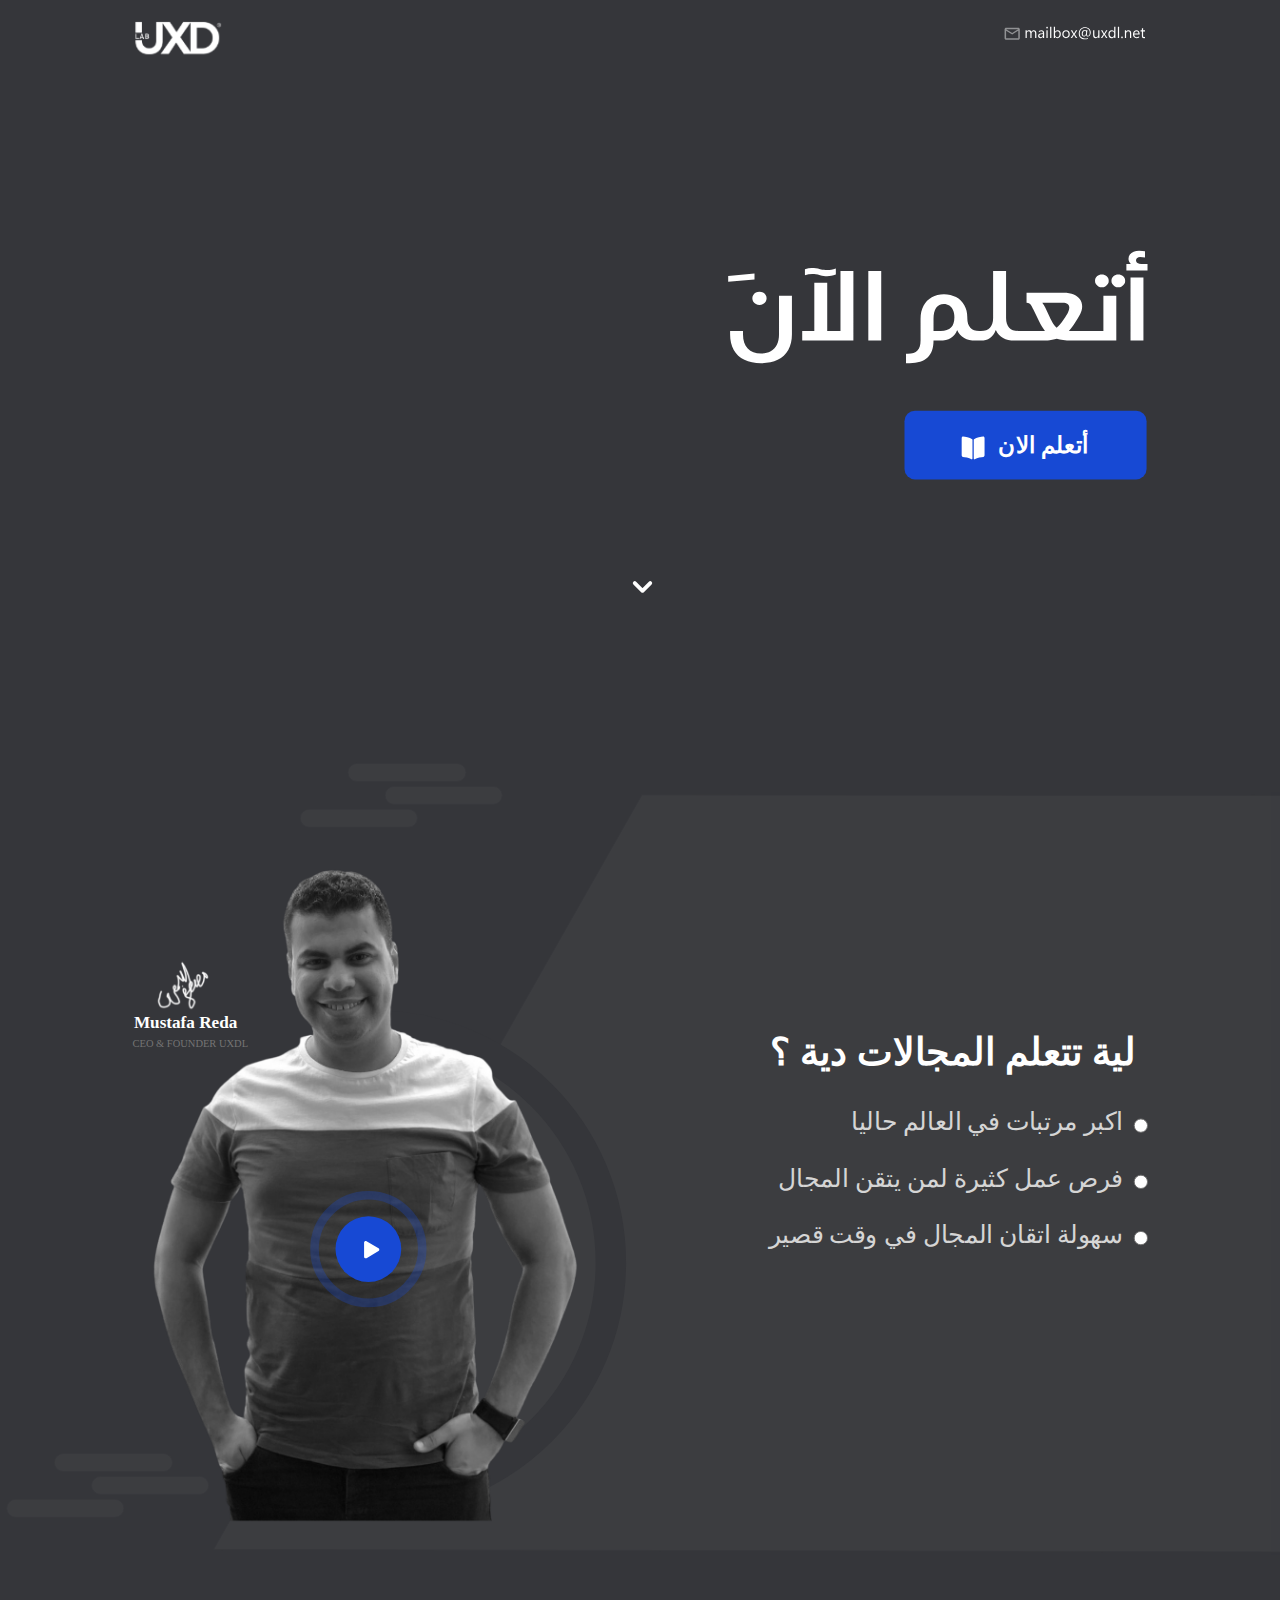
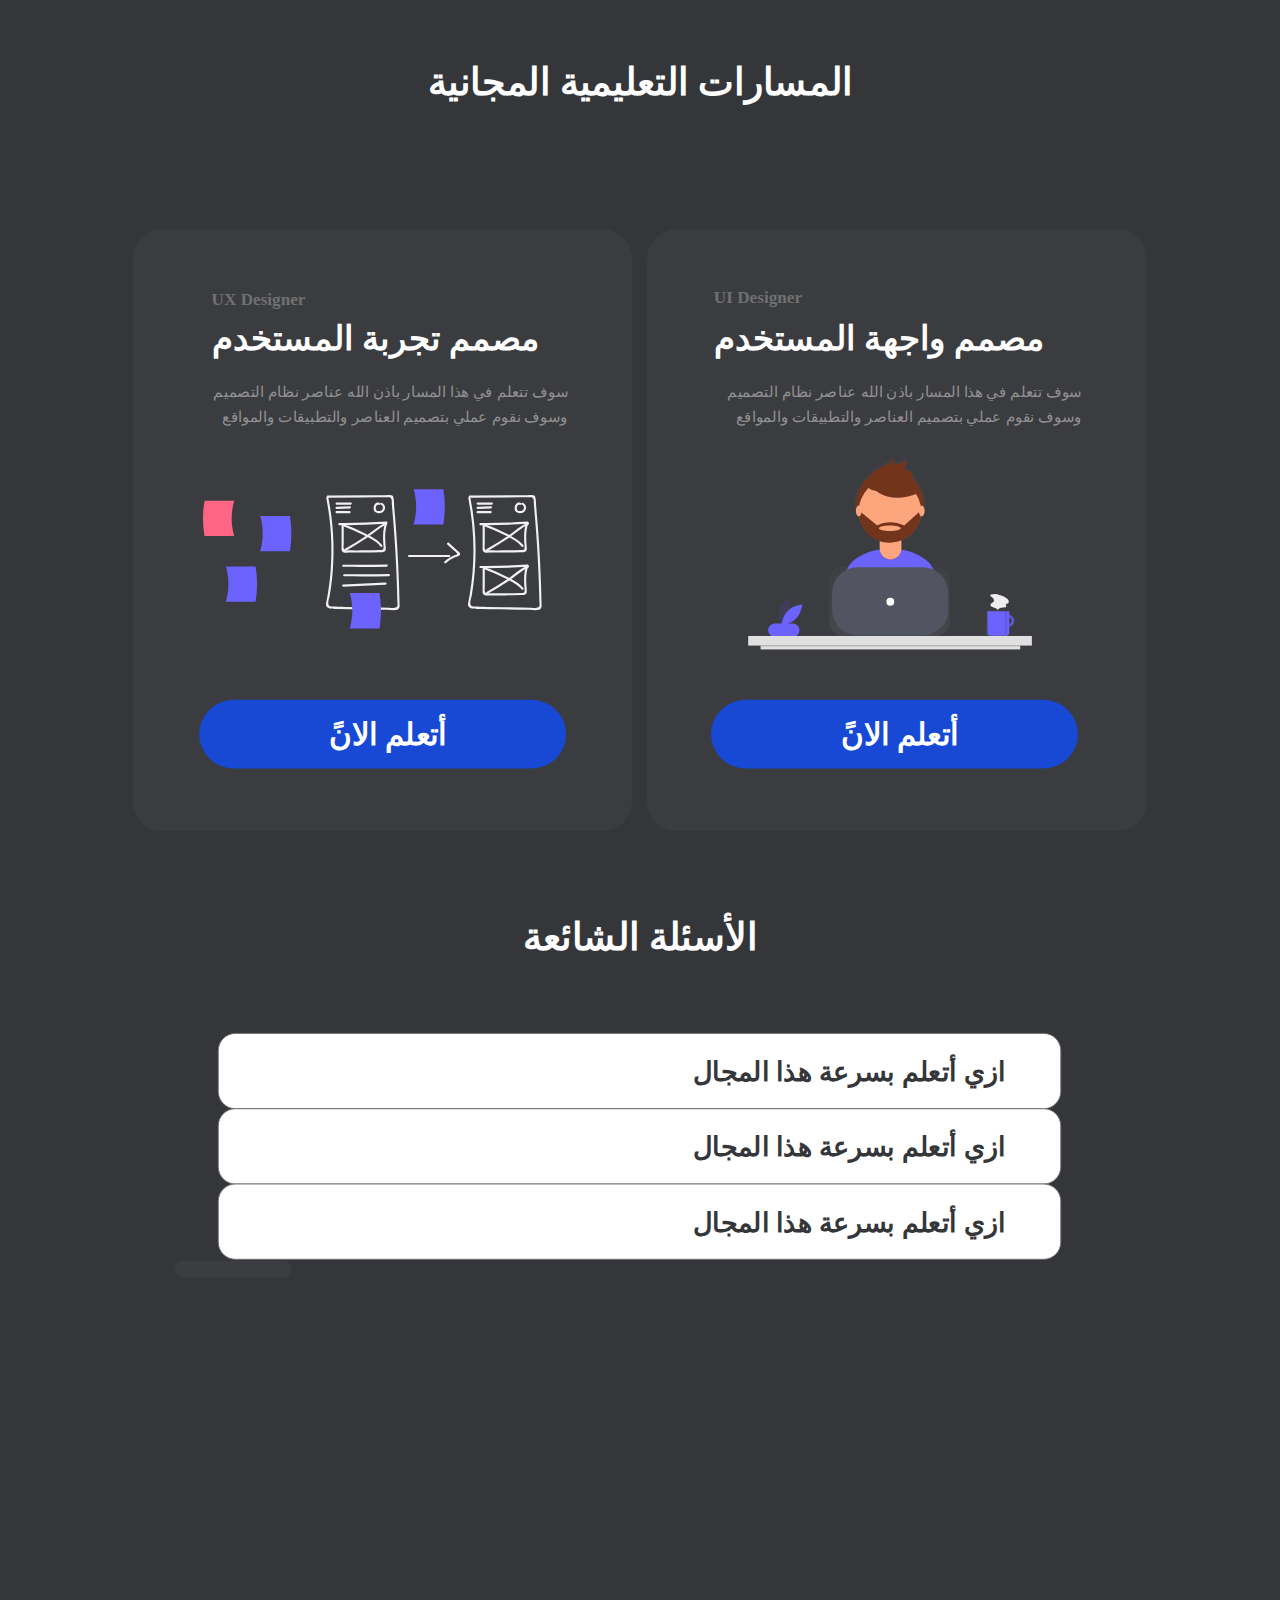
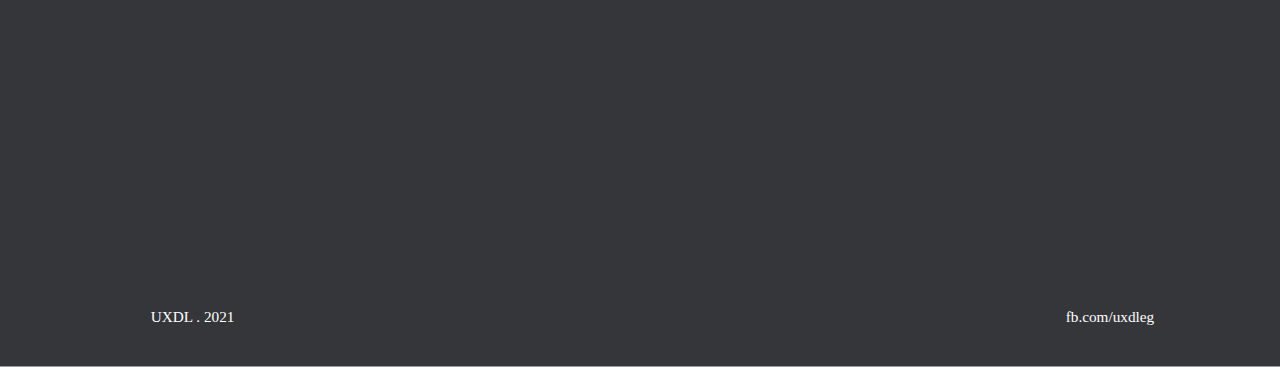
==== uxdl/index.html @ b2bd6634 "s" ====
<!DOCTYPE html>
<html>
<head>
<meta charset="utf-8"/>
<meta http-equiv="X-UA-Compatible" content="IE=edge"/>
<meta name="viewport" content="width=device-width, initial-scale=1.0">
<title>Landing- UXDL</title>
<link rel="stylesheet" type="text/css" id="applicationStylesheet" href="css/style.css"/>
<script id="applicationScript">
///////////////////////////////////////
// INITIALIZATION
///////////////////////////////////////

/**
 * Functionality for scaling, showing by media query, and navigation between multiple pages on a single page. 
 * Code subject to change.
 **/

if (window.console==null) { window["console"] = { log : function() {} } }; // some browsers do not set console

var Application = function() {
	// event constants
	this.prefix = "--web-";
	this.NAVIGATION_CHANGE = "viewChange";
	this.VIEW_NOT_FOUND = "viewNotFound";
	this.VIEW_CHANGE = "viewChange";
	this.VIEW_CHANGING = "viewChanging";
	this.STATE_NOT_FOUND = "stateNotFound";
	this.APPLICATION_COMPLETE = "applicationComplete";
	this.APPLICATION_RESIZE = "applicationResize";
	this.SIZE_STATE_NAME = "data-is-view-scaled";
	this.STATE_NAME = this.prefix + "state";

	this.lastTrigger = null;
	this.lastView = null;
	this.lastState = null;
	this.lastOverlay = null;
	this.currentView = null;
	this.currentState = null;
	this.currentOverlay = null;
	this.currentQuery = {index: 0, rule: null, mediaText: null, id: null};
	this.inclusionQuery = "(min-width: 0px)";
	this.exclusionQuery = "none and (min-width: 99999px)";
	this.LastModifiedDateLabelName = "LastModifiedDateLabel";
	this.viewScaleSliderId = "ViewScaleSliderInput";
	this.pageRefreshedName = "showPageRefreshedNotification";
	this.applicationStylesheet = null;
	this.mediaQueryDictionary = {};
	this.viewsDictionary = {};
	this.addedViews = [];
	this.views = {};
	this.viewIds = [];
	this.viewQueries = {};
	this.overlays = {};
	this.overlayIds = [];
	this.numberOfViews = 0;
	this.verticalPadding = 0;
	this.horizontalPadding = 0;
	this.stateName = null;
	this.viewScale = 1;
	this.viewLeft = 0;
	this.viewTop = 0;
	this.horizontalScrollbarsNeeded = false;
	this.verticalScrollbarsNeeded = false;

	// view settings
	this.showUpdateNotification = false;
	this.showNavigationControls = false;
	this.scaleViewsToFit = false;
	this.scaleToFitOnDoubleClick = false;
	this.actualSizeOnDoubleClick = false;
	this.scaleViewsOnResize = false;
	this.navigationOnKeypress = false;
	this.showViewName = false;
	this.enableDeepLinking = true;
	this.refreshPageForChanges = false;
	this.showRefreshNotifications = true;

	// view controls
	this.scaleViewSlider = null;
	this.lastModifiedLabel = null;
	this.supportsPopState = false; // window.history.pushState!=null;
	this.initialized = false;

	// refresh properties
	this.refreshDuration = 250;
	this.lastModifiedDate = null;
	this.refreshRequest = null;
	this.refreshInterval = null;
	this.refreshContent = null;
	this.refreshContentSize = null;
	this.refreshCheckContent = false;
	this.refreshCheckContentSize = false;

	var self = this;

	self.initialize = function(event) {
		var view = self.getVisibleView();
		var views = self.getVisibleViews();
		if (view==null) view = self.getInitialView();
		self.collectViews();
		self.collectOverlays();
		self.collectMediaQueries();

		for (let index = 0; index < views.length; index++) {
			var view = views[index];
			self.setViewOptions(view);
			self.setViewVariables(view);
			self.centerView(view);
		}

		// sometimes the body size is 0 so we call this now and again later
		if (self.initialized) {
			window.addEventListener(self.NAVIGATION_CHANGE, self.viewChangeHandler);
			window.addEventListener("keyup", self.keypressHandler);
			window.addEventListener("keypress", self.keypressHandler);
			window.addEventListener("resize", self.resizeHandler);
			window.document.addEventListener("dblclick", self.doubleClickHandler);

			if (self.supportsPopState) {
				window.addEventListener('popstate', self.popStateHandler);
			}
			else {
				window.addEventListener('hashchange', self.hashChangeHandler);
			}

			// we are ready to go
			window.dispatchEvent(new Event(self.APPLICATION_COMPLETE));
		}

		if (self.initialized==false) {
			if (self.enableDeepLinking) {
				self.syncronizeViewToURL();
			} 
	
			if (self.refreshPageForChanges) {
				self.setupRefreshForChanges();
			}
	
			self.initialized = true;
		}
		
		if (self.scaleViewsToFit) {
			self.viewScale = self.scaleViewToFit(view);
			
			if (self.viewScale<0) {
				setTimeout(self.scaleViewToFit, 500, view);
			}
		}
		else if (view) {
			self.viewScale = self.getViewScaleValue(view);
			self.centerView(view);
			self.updateSliderValue(self.viewScale);
		}
		else {
			// no view found
		}
	
		if (self.showUpdateNotification) {
			self.showNotification();
		}

		//"addEventListener" in window ? null : window.addEventListener = window.attachEvent;
		//"addEventListener" in document ? null : document.addEventListener = document.attachEvent;
	}


	///////////////////////////////////////
	// AUTO REFRESH 
	///////////////////////////////////////

	self.setupRefreshForChanges = function() {
		self.refreshRequest = new XMLHttpRequest();

		if (!self.refreshRequest) {
			return false;
		}

		// get document start values immediately
		self.requestRefreshUpdate();
	}

	/**
	 * Attempt to check the last modified date by the headers 
	 * or the last modified property from the byte array (experimental)
	 **/
	self.requestRefreshUpdate = function() {
		var url = document.location.href;
		var protocol = window.location.protocol;
		var method;
		
		try {

			if (self.refreshCheckContentSize) {
				self.refreshRequest.open('HEAD', url, true);
			}
			else if (self.refreshCheckContent) {
				self.refreshContent = document.documentElement.outerHTML;
				self.refreshRequest.open('GET', url, true);
				self.refreshRequest.responseType = "text";
			}
			else {

				// get page last modified date for the first call to compare to later
				if (self.lastModifiedDate==null) {

					// File system does not send headers in FF so get blob if possible
					if (protocol=="file:") {
						self.refreshRequest.open("GET", url, true);
						self.refreshRequest.responseType = "blob";
					}
					else {
						self.refreshRequest.open("HEAD", url, true);
						self.refreshRequest.responseType = "blob";
					}

					self.refreshRequest.onload = self.refreshOnLoadOnceHandler;

					// In some browsers (Chrome & Safari) this error occurs at send: 
					// 
					// Chrome - Access to XMLHttpRequest at 'file:///index.html' from origin 'null' 
					// has been blocked by CORS policy: 
					// Cross origin requests are only supported for protocol schemes: 
					// http, data, chrome, chrome-extension, https.
					// 
					// Safari - XMLHttpRequest cannot load file:///Users/user/Public/index.html. Cross origin requests are only supported for HTTP.
					// 
					// Solution is to run a local server, set local permissions or test in another browser
					self.refreshRequest.send(null);

					// In MS browsers the following behavior occurs possibly due to an AJAX call to check last modified date: 
					// 
					// DOM7011: The code on this page disabled back and forward caching.

					// In Brave (Chrome) error when on the server
					// index.js:221 HEAD https://www.example.com/ net::ERR_INSUFFICIENT_RESOURCES
					// self.refreshRequest.send(null);

				}
				else {
					self.refreshRequest = new XMLHttpRequest();
					self.refreshRequest.onreadystatechange = self.refreshHandler;
					self.refreshRequest.ontimeout = function() {
						self.log("Couldn't find page to check for updates");
					}
					
					var method;
					if (protocol=="file:") {
						method = "GET";
					}
					else {
						method = "HEAD";
					}

					//refreshRequest.open('HEAD', url, true);
					self.refreshRequest.open(method, url, true);
					self.refreshRequest.responseType = "blob";
					self.refreshRequest.send(null);
				}
			}
		}
		catch (error) {
			self.log("Refresh failed for the following reason:")
			self.log(error);
		}
	}

	self.refreshHandler = function() {
		var contentSize;

		try {

			if (self.refreshRequest.readyState === XMLHttpRequest.DONE) {
				
				if (self.refreshRequest.status === 2 || 
					self.refreshRequest.status === 200) {
					var pageChanged = false;

					self.updateLastModifiedLabel();

					if (self.refreshCheckContentSize) {
						var lastModifiedHeader = self.refreshRequest.getResponseHeader("Last-Modified");
						contentSize = self.refreshRequest.getResponseHeader("Content-Length");
						//lastModifiedDate = refreshRequest.getResponseHeader("Last-Modified");
						var headers = self.refreshRequest.getAllResponseHeaders();
						var hasContentHeader = headers.indexOf("Content-Length")!=-1;
						
						if (hasContentHeader) {
							contentSize = self.refreshRequest.getResponseHeader("Content-Length");

							// size has not been set yet
							if (self.refreshContentSize==null) {
								self.refreshContentSize = contentSize;
								// exit and let interval call this method again
								return;
							}

							if (contentSize!=self.refreshContentSize) {
								pageChanged = true;
							}
						}
					}
					else if (self.refreshCheckContent) {

						if (self.refreshRequest.responseText!=self.refreshContent) {
							pageChanged = true;
						}
					}
					else {
						lastModifiedHeader = self.getLastModified(self.refreshRequest);

						if (self.lastModifiedDate!=lastModifiedHeader) {
							self.log("lastModifiedDate:" + self.lastModifiedDate + ",lastModifiedHeader:" +lastModifiedHeader);
							pageChanged = true;
						}

					}

					
					if (pageChanged) {
						clearInterval(self.refreshInterval);
						self.refreshUpdatedPage();
						return;
					}

				}
				else {
					self.log('There was a problem with the request.');
				}

			}
		}
		catch( error ) {
			//console.log('Caught Exception: ' + error);
		}
	}

	self.refreshOnLoadOnceHandler = function(event) {

		// get the last modified date
		if (self.refreshRequest.response) {
			self.lastModifiedDate = self.getLastModified(self.refreshRequest);

			if (self.lastModifiedDate!=null) {

				if (self.refreshInterval==null) {
					self.refreshInterval = setInterval(self.requestRefreshUpdate, self.refreshDuration);
				}
			}
			else {
				self.log("Could not get last modified date from the server");
			}
		}
	}

	self.refreshUpdatedPage = function() {
		if (self.showRefreshNotifications) {
			var date = new Date().setTime((new Date().getTime()+10000));
			document.cookie = encodeURIComponent(self.pageRefreshedName) + "=true" + "; max-age=6000;" + " path=/";
		}

		document.location.reload(true);
	}

	self.showNotification = function(duration) {
		var notificationID = self.pageRefreshedName+"ID";
		var notification = document.getElementById(notificationID);
		if (duration==null) duration = 4000;

		if (notification!=null) {return;}

		notification = document.createElement("div");
		notification.id = notificationID;
		notification.textContent = "PAGE UPDATED";
		var styleRule = ""
		styleRule = "position: fixed; padding: 7px 16px 6px 16px; font-family: Arial, sans-serif; font-size: 10px; font-weight: bold; left: 50%;";
		styleRule += "top: 20px; background-color: rgba(0,0,0,.5); border-radius: 12px; color:rgb(235, 235, 235); transition: all 2s linear;";
		styleRule += "transform: translateX(-50%); letter-spacing: .5px; filter: drop-shadow(2px 2px 6px rgba(0, 0, 0, .1))";
		notification.setAttribute("style", styleRule);

		notification.className= "PageRefreshedClass";
		
		document.body.appendChild(notification);

		setTimeout(function() {
			notification.style.opacity = "0";
			notification.style.filter = "drop-shadow( 0px 0px 0px rgba(0,0,0, .5))";
			setTimeout(function() {
				notification.parentNode.removeChild(notification);
			}, duration)
		}, duration);

		document.cookie = encodeURIComponent(self.pageRefreshedName) + "=; max-age=1; path=/";
	}

	/**
	 * Get the last modified date from the header 
	 * or file object after request has been received
	 **/
	self.getLastModified = function(request) {
		var date;

		// file protocol - FILE object with last modified property
		if (request.response && request.response.lastModified) {
			date = request.response.lastModified;
		}
		
		// http protocol - check headers
		if (date==null) {
			date = request.getResponseHeader("Last-Modified");
		}

		return date;
	}

	self.updateLastModifiedLabel = function() {
		var labelValue = "";
		
		if (self.lastModifiedLabel==null) {
			self.lastModifiedLabel = document.getElementById("LastModifiedLabel");
		}

		if (self.lastModifiedLabel) {
			var seconds = parseInt(((new Date().getTime() - Date.parse(document.lastModified)) / 1000 / 60) * 100 + "");
			var minutes = 0;
			var hours = 0;

			if (seconds < 60) {
				seconds = Math.floor(seconds/10)*10;
				labelValue = seconds + " seconds";
			}
			else {
				minutes = parseInt((seconds/60) + "");

				if (minutes>60) {
					hours = parseInt((seconds/60/60) +"");
					labelValue += hours==1 ? " hour" : " hours";
				}
				else {
					labelValue = minutes+"";
					labelValue += minutes==1 ? " minute" : " minutes";
				}
			}
			
			if (seconds<10) {
				labelValue = "Updated now";
			}
			else {
				labelValue = "Updated " + labelValue + " ago";
			}

			if (self.lastModifiedLabel.firstElementChild) {
				self.lastModifiedLabel.firstElementChild.textContent = labelValue;

			}
			else if ("textContent" in self.lastModifiedLabel) {
				self.lastModifiedLabel.textContent = labelValue;
			}
		}
	}

	self.getShortString = function(string, length) {
		if (length==null) length = 30;
		string = string!=null ? string.substr(0, length).replace(/\n/g, "") : "[String is null]";
		return string;
	}

	self.getShortNumber = function(value, places) {
		if (places==null || places<1) places = 4;
		value = Math.round(value * Math.pow(10,places)) / Math.pow(10, places);
		return value;
	}

	///////////////////////////////////////
	// NAVIGATION CONTROLS
	///////////////////////////////////////

	self.updateViewLabel = function() {
		var viewNavigationLabel = document.getElementById("ViewNavigationLabel");
		var view = self.getVisibleView();
		var viewIndex = view ? self.getViewIndex(view) : -1;
		var viewName = view ? self.getViewPreferenceValue(view, self.prefix + "view-name") : null;
		var viewId = view ? view.id : null;

		if (viewNavigationLabel && view) {
			if (viewName && viewName.indexOf('"')!=-1) {
				viewName = viewName.replace(/"/g, "");
			}

			if (self.showViewName) {
				viewNavigationLabel.textContent = viewName;
				self.setTooltip(viewNavigationLabel, viewIndex + 1 + " of " + self.numberOfViews);
			}
			else {
				viewNavigationLabel.textContent = viewIndex + 1 + " of " + self.numberOfViews;
				self.setTooltip(viewNavigationLabel, viewName);
			}

		}
	}

	self.updateURL = function(view) {
		view = view == null ? self.getVisibleView() : view;
		var viewId = view ? view.id : null
		var viewFragment = view ? "#"+ viewId : null;

		if (viewId && self.viewIds.length>1 && self.enableDeepLinking) {

			if (self.supportsPopState==false) {
				self.setFragment(viewId);
			}
			else {
				if (viewFragment!=window.location.hash) {

					if (window.location.hash==null) {
						window.history.replaceState({name:viewId}, null, viewFragment);
					}
					else {
						window.history.pushState({name:viewId}, null, viewFragment);
					}
				}
			}
		}
	}

	self.updateURLState = function(view, stateName) {
		stateName = view && (stateName=="" || stateName==null) ? self.getStateNameByViewId(view.id) : stateName;

		if (self.supportsPopState==false) {
			self.setFragment(stateName);
		}
		else {
			if (stateName!=window.location.hash) {

				if (window.location.hash==null) {
					window.history.replaceState({name:view.viewId}, null, stateName);
				}
				else {
					window.history.pushState({name:view.viewId}, null, stateName);
				}
			}
		}
	}

	self.setFragment = function(value) {
		window.location.hash = "#" + value;
	}

	self.setTooltip = function(element, value) {
		// setting the tooltip in edge causes a page crash on hover
		if (/Edge/.test(navigator.userAgent)) { return; }

		if ("title" in element) {
			element.title = value;
		}
	}

	self.getStylesheetRules = function(styleSheet) {
		try {
			if (styleSheet) return styleSheet.cssRules || styleSheet.rules;
	
			return document.styleSheets[0]["cssRules"] || document.styleSheets[0]["rules"];
		}
		catch (error) {
			// ERRORS:
			// SecurityError: The operation is insecure.
			// Errors happen when script loads before stylesheet or loading an external css locally

			// InvalidAccessError: A parameter or an operation is not supported by the underlying object
			// Place script after stylesheet

			console.log(error);
			if (error.toString().indexOf("The operation is insecure")!=-1) {
				console.log("Load the stylesheet before the script or load the stylesheet inline until it can be loaded on a server")
			}
			return [];
		}
	}

	/**
	 * If single page application hide all of the views. 
	 * @param {Number} selectedIndex if provided shows the view at index provided
	 **/
	self.hideViews = function(selectedIndex, animation) {
		var rules = self.getStylesheetRules();
		var queryIndex = 0;
		var numberOfRules = rules!=null ? rules.length : 0;

		// loop through rules and hide media queries except selected
		for (var i=0;i<numberOfRules;i++) {
			var rule = rules[i];

			if (rule.media!=null) {

				if (queryIndex==selectedIndex) {
					self.currentQuery.mediaText = rule.conditionText;
					self.currentQuery.index = selectedIndex;
					self.currentQuery.rule = rule;
					self.enableMediaQuery(rule);
				}
				else {
					if (animation) {
						self.fadeOut(rule)
					}
					else {
						self.disableMediaQuery(rule);
					}
				}
				
				queryIndex++;
			}
		}

		self.numberOfViews = queryIndex;
		self.updateViewLabel();
		self.updateURL();

		self.dispatchViewChange();

		var view = self.getVisibleView();
		var viewIndex = view ? self.getViewIndex(view) : -1;

		return viewIndex==selectedIndex ? view : null;
	}

	/**
	 * Hide view
	 * @param {Object} view element to hide
	 **/
	self.hideView = function(view) {
		var rule = view ? self.mediaQueryDictionary[view.id] : null;

		if (rule) {
			self.disableMediaQuery(rule);
		}
	}

	/**
	 * Hide overlay
	 * @param {Object} overlay element to hide
	 **/
	self.hideOverlay = function(overlay) {
		var rule = overlay ? self.mediaQueryDictionary[overlay.id] : null;

		if (rule) {
			self.disableMediaQuery(rule);

			//if (self.showByMediaQuery) {
				overlay.style.display = "none";
			//}
		}
	}

	/**
	 * Show the view by media query. Does not hide current views
	 * Sets view options by default
	 * @param {Object} view element to show
	 * @param {Boolean} setViewOptions sets view options if null or true
	 */
	self.showViewByMediaQuery = function(view, setViewOptions) {
		var id = view ? view.id : null;
		var query = id ? self.mediaQueryDictionary[id] : null;
		var isOverlay = view ? self.isOverlay(view) : false;
		setViewOptions = setViewOptions==null ? true : setViewOptions;

		if (query) {
			self.enableMediaQuery(query);

			if (isOverlay && view && setViewOptions) {
				self.setViewVariables(null, view);
			}
			else {
				if (view && setViewOptions) self.setViewOptions(view);
				if (view && setViewOptions) self.setViewVariables(view);
			}
		}
	}

	/**
	 * Show the view. Does not hide current views
	 */
	self.showView = function(view, setViewOptions) {
		var id = view ? view.id : null;
		var query = id ? self.mediaQueryDictionary[id] : null;
		var display = null;
		setViewOptions = setViewOptions==null ? true : setViewOptions;

		if (query) {
			self.enableMediaQuery(query);
			if (view==null) view =self.getVisibleView();
			if (view && setViewOptions) self.setViewOptions(view);
		}
		else if (id) {
			display = window.getComputedStyle(view).getPropertyValue("display");
			if (display=="" || display=="none") {
				view.style.display = "block";
			}
		}

		if (view) {
			if (self.currentView!=null) {
				self.lastView = self.currentView;
			}

			self.currentView = view;
		}
	}

	self.showViewById = function(id, setViewOptions) {
		var view = id ? self.getViewById(id) : null;

		if (view) {
			self.showView(view);
			return;
		}

		self.log("View not found '" + id + "'");
	}

	self.getElementView = function(element) {
		var view = element;
		var viewFound = false;

		while (viewFound==false || view==null) {
			if (view && self.viewsDictionary[view.id]) {
				return view;
			}
			view = view.parentNode;
		}
	}

	/**
	 * Show overlay over view
	 * @param {Event | HTMLElement} event event or html element with styles applied
	 * @param {String} id id of view or view reference
	 * @param {Number} x x location
	 * @param {Number} y y location
	 */
	self.showOverlay = function(event, id, x, y) {
		var overlay = id && typeof id === 'string' ? self.getViewById(id) : id ? id : null;
		var query = overlay ? self.mediaQueryDictionary[overlay.id] : null;
		var centerHorizontally = false;
		var centerVertically = false;
		var anchorLeft = false;
		var anchorTop = false;
		var anchorRight = false;
		var anchorBottom = false;
		var display = null;
		var reparent = true;
		var view = null;
		
		if (overlay==null || overlay==false) {
			self.log("Overlay not found, '"+ id + "'");
			return;
		}

		// get enter animation - event target must have css variables declared
		if (event) {
			var button = event.currentTarget || event; // can be event or htmlelement
			var buttonComputedStyles = getComputedStyle(button);
			var actionTargetValue = buttonComputedStyles.getPropertyValue(self.prefix+"action-target").trim();
			var animation = buttonComputedStyles.getPropertyValue(self.prefix+"animation").trim();
			var isAnimated = animation!="";
			var targetType = buttonComputedStyles.getPropertyValue(self.prefix+"action-type").trim();
			var actionTarget = self.application ? null : self.getElement(actionTargetValue);
			var actionTargetStyles = actionTarget ? actionTarget.style : null;

			if (actionTargetStyles) {
				actionTargetStyles.setProperty("animation", animation);
			}

			if ("stopImmediatePropagation" in event) {
				event.stopImmediatePropagation();
			}
		}
		
		if (self.application==false || targetType=="page") {
			document.location.href = "./" + actionTargetValue;
			return;
		}

		// remove any current overlays
		if (self.currentOverlay) {

			// act as switch if same button
			if (self.currentOverlay==actionTarget || self.currentOverlay==null) {
				if (self.lastTrigger==button) {
					self.removeOverlay(isAnimated);
					return;
				}
			}
			else {
				self.removeOverlay(isAnimated);
			}
		}

		if (reparent) {
			view = self.getElementView(button);
			if (view) {
				view.appendChild(overlay);
			}
		}

		if (query) {
			//self.setElementAnimation(overlay, null);
			//overlay.style.animation = animation;
			self.enableMediaQuery(query);
			
			var display = overlay && overlay.style.display;
			
			if (overlay && display=="" || display=="none") {
				overlay.style.display = "block";
				//self.setViewOptions(overlay);
			}

			// add animation defined in event target style declaration
			if (animation && self.supportAnimations) {
				self.fadeIn(overlay, false, animation);
			}
		}
		else if (id) {

			display = window.getComputedStyle(overlay).getPropertyValue("display");

			if (display=="" || display=="none") {
				overlay.style.display = "block";
			}

			// add animation defined in event target style declaration
			if (animation && self.supportAnimations) {
				self.fadeIn(overlay, false, animation);
			}
		}

		// do not set x or y position if centering
		var horizontal = self.prefix + "center-horizontally";
		var vertical = self.prefix + "center-vertically";
		var style = overlay.style;
		var transform = [];

		centerHorizontally = self.getIsStyleDefined(id, horizontal) ? self.getViewPreferenceBoolean(overlay, horizontal) : false;
		centerVertically = self.getIsStyleDefined(id, vertical) ? self.getViewPreferenceBoolean(overlay, vertical) : false;
		anchorLeft = self.getIsStyleDefined(id, "left");
		anchorRight = self.getIsStyleDefined(id, "right");
		anchorTop = self.getIsStyleDefined(id, "top");
		anchorBottom = self.getIsStyleDefined(id, "bottom");

		
		if (self.viewsDictionary[overlay.id] && self.viewsDictionary[overlay.id].styleDeclaration) {
			style = self.viewsDictionary[overlay.id].styleDeclaration.style;
		}
		
		if (centerHorizontally) {
			style.left = "50%";
			style.transformOrigin = "0 0";
			transform.push("translateX(-50%)");
		}
		else if (anchorRight && anchorLeft) {
			style.left = x + "px";
		}
		else if (anchorRight) {
			//style.right = x + "px";
		}
		else {
			style.left = x + "px";
		}
		
		if (centerVertically) {
			style.top = "50%";
			transform.push("translateY(-50%)");
			style.transformOrigin = "0 0";
		}
		else if (anchorTop && anchorBottom) {
			style.top = y + "px";
		}
		else if (anchorBottom) {
			//style.bottom = y + "px";
		}
		else {
			style.top = y + "px";
		}

		if (transform.length) {
			style.transform = transform.join(" ");
		}

		self.currentOverlay = overlay;
		self.lastTrigger = button;
	}

	self.goBack = function() {
		if (self.currentOverlay) {
			self.removeOverlay();
		}
		else if (self.lastView) {
			self.goToView(self.lastView.id);
		}
	}

	self.removeOverlay = function(animate) {
		var overlay = self.currentOverlay;
		animate = animate===false ? false : true;

		if (overlay) {
			var style = overlay.style;
			
			if (style.animation && self.supportAnimations && animate) {
				self.reverseAnimation(overlay, true);

				var duration = self.getAnimationDuration(style.animation, true);
		
				setTimeout(function() {
					self.setElementAnimation(overlay, null);
					self.hideOverlay(overlay);
					self.currentOverlay = null;
				}, duration);
			}
			else {
				self.setElementAnimation(overlay, null);
				self.hideOverlay(overlay);
				self.currentOverlay = null;
			}
		}
	}

	/**
	 * Reverse the animation and hide after
	 * @param {Object} target element with animation
	 * @param {Boolean} hide hide after animation ends
	 */
	self.reverseAnimation = function(target, hide) {
		var lastAnimation = null;
		var style = target.style;

		style.animationPlayState = "paused";
		lastAnimation = style.animation;
		style.animation = null;
		style.animationPlayState = "paused";

		if (hide) {
			//target.addEventListener("animationend", self.animationEndHideHandler);
	
			var duration = self.getAnimationDuration(lastAnimation, true);
			var isOverlay = self.isOverlay(target);
	
			setTimeout(function() {
				self.setElementAnimation(target, null);

				if (isOverlay) {
					self.hideOverlay(target);
				}
				else {
					self.hideView(target);
				}
			}, duration);
		}

		setTimeout(function() {
			style.animation = lastAnimation;
			style.animationPlayState = "paused";
			style.animationDirection = "reverse";
			style.animationPlayState = "running";
		}, 30);
	}

	self.animationEndHandler = function(event) {
		var target = event.currentTarget;
		self.dispatchEvent(new Event(event.type));
	}

	self.isOverlay = function(view) {
		var result = view ? self.getViewPreferenceBoolean(view, self.prefix + "is-overlay") : false;

		return result;
	}

	self.animationEndHideHandler = function(event) {
		var target = event.currentTarget;
		self.setViewVariables(null, target);
		self.hideView(target);
		target.removeEventListener("animationend", self.animationEndHideHandler);
	}

	self.animationEndShowHandler = function(event) {
		var target = event.currentTarget;
		target.removeEventListener("animationend", self.animationEndShowHandler);
	}

	self.setViewOptions = function(view) {

		if (view) {
			self.minimumScale = self.getViewPreferenceValue(view, self.prefix + "minimum-scale");
			self.maximumScale = self.getViewPreferenceValue(view, self.prefix + "maximum-scale");
			self.scaleViewsToFit = self.getViewPreferenceBoolean(view, self.prefix + "scale-to-fit");
			self.scaleToFitType = self.getViewPreferenceValue(view, self.prefix + "scale-to-fit-type");
			self.scaleToFitOnDoubleClick = self.getViewPreferenceBoolean(view, self.prefix + "scale-on-double-click");
			self.actualSizeOnDoubleClick = self.getViewPreferenceBoolean(view, self.prefix + "actual-size-on-double-click");
			self.scaleViewsOnResize = self.getViewPreferenceBoolean(view, self.prefix + "scale-on-resize");
			self.enableScaleUp = self.getViewPreferenceBoolean(view, self.prefix + "enable-scale-up");
			self.centerHorizontally = self.getViewPreferenceBoolean(view, self.prefix + "center-horizontally");
			self.centerVertically = self.getViewPreferenceBoolean(view, self.prefix + "center-vertically");
			self.navigationOnKeypress = self.getViewPreferenceBoolean(view, self.prefix + "navigate-on-keypress");
			self.showViewName = self.getViewPreferenceBoolean(view, self.prefix + "show-view-name");
			self.refreshPageForChanges = self.getViewPreferenceBoolean(view, self.prefix + "refresh-for-changes");
			self.refreshPageForChangesInterval = self.getViewPreferenceValue(view, self.prefix + "refresh-interval");
			self.showNavigationControls = self.getViewPreferenceBoolean(view, self.prefix + "show-navigation-controls");
			self.scaleViewSlider = self.getViewPreferenceBoolean(view, self.prefix + "show-scale-controls");
			self.enableDeepLinking = self.getViewPreferenceBoolean(view, self.prefix + "enable-deep-linking");
			self.singlePageApplication = self.getViewPreferenceBoolean(view, self.prefix + "application");
			self.showByMediaQuery = self.getViewPreferenceBoolean(view, self.prefix + "show-by-media-query");
			self.showUpdateNotification = document.cookie!="" ? document.cookie.indexOf(self.pageRefreshedName)!=-1 : false;
			self.imageComparisonDuration = self.getViewPreferenceValue(view, self.prefix + "image-comparison-duration");
			self.supportAnimations = self.getViewPreferenceBoolean(view, self.prefix + "enable-animations", true);

			if (self.scaleViewsToFit) {
				var newScaleValue = self.scaleViewToFit(view);
				
				if (newScaleValue<0) {
					setTimeout(self.scaleViewToFit, 500, view);
				}
			}
			else {
				self.viewScale = self.getViewScaleValue(view);
				self.viewToFitWidthScale = self.getViewFitToViewportWidthScale(view, self.enableScaleUp)
				self.viewToFitHeightScale = self.getViewFitToViewportScale(view, self.enableScaleUp);
				self.updateSliderValue(self.viewScale);
			}

			if (self.imageComparisonDuration!=null) {
				// todo
			}

			if (self.refreshPageForChangesInterval!=null) {
				self.refreshDuration = Number(self.refreshPageForChangesInterval);
			}
		}
	}

	self.previousView = function(event) {
		var rules = self.getStylesheetRules();
		var view = self.getVisibleView()
		var index = view ? self.getViewIndex(view) : -1;
		var prevQueryIndex = index!=-1 ? index-1 : self.currentQuery.index-1;
		var queryIndex = 0;
		var numberOfRules = rules!=null ? rules.length : 0;

		if (event) {
			event.stopImmediatePropagation();
		}

		if (prevQueryIndex<0) {
			return;
		}

		// loop through rules and hide media queries except selected
		for (var i=0;i<numberOfRules;i++) {
			var rule = rules[i];
			
			if (rule.media!=null) {

				if (queryIndex==prevQueryIndex) {
					self.currentQuery.mediaText = rule.conditionText;
					self.currentQuery.index = prevQueryIndex;
					self.currentQuery.rule = rule;
					self.enableMediaQuery(rule);
					self.updateViewLabel();
					self.updateURL();
					self.dispatchViewChange();
				}
				else {
					self.disableMediaQuery(rule);
				}

				queryIndex++;
			}
		}
	}

	self.nextView = function(event) {
		var rules = self.getStylesheetRules();
		var view = self.getVisibleView();
		var index = view ? self.getViewIndex(view) : -1;
		var nextQueryIndex = index!=-1 ? index+1 : self.currentQuery.index+1;
		var queryIndex = 0;
		var numberOfRules = rules!=null ? rules.length : 0;
		var numberOfMediaQueries = self.getNumberOfMediaRules();

		if (event) {
			event.stopImmediatePropagation();
		}

		if (nextQueryIndex>=numberOfMediaQueries) {
			return;
		}

		// loop through rules and hide media queries except selected
		for (var i=0;i<numberOfRules;i++) {
			var rule = rules[i];
			
			if (rule.media!=null) {

				if (queryIndex==nextQueryIndex) {
					self.currentQuery.mediaText = rule.conditionText;
					self.currentQuery.index = nextQueryIndex;
					self.currentQuery.rule = rule;
					self.enableMediaQuery(rule);
					self.updateViewLabel();
					self.updateURL();
					self.dispatchViewChange();
				}
				else {
					self.disableMediaQuery(rule);
				}

				queryIndex++;
			}
		}
	}

	/**
	 * Enables a view via media query
	 */
	self.enableMediaQuery = function(rule) {

		try {
			rule.media.mediaText = self.inclusionQuery;
		}
		catch(error) {
			//self.log(error);
			rule.conditionText = self.inclusionQuery;
		}
	}

	self.disableMediaQuery = function(rule) {

		try {
			rule.media.mediaText = self.exclusionQuery;
		}
		catch(error) {
			rule.conditionText = self.exclusionQuery;
		}
	}

	self.dispatchViewChange = function() {
		try {
			var event = new Event(self.NAVIGATION_CHANGE);
			window.dispatchEvent(event);
		}
		catch (error) {
			// In IE 11: Object doesn't support this action
		}
	}

	self.getNumberOfMediaRules = function() {
		var rules = self.getStylesheetRules();
		var numberOfRules = rules ? rules.length : 0;
		var numberOfQueries = 0;

		for (var i=0;i<numberOfRules;i++) {
			if (rules[i].media!=null) { numberOfQueries++; }
		}
		
		return numberOfQueries;
	}

	/////////////////////////////////////////
	// VIEW SCALE 
	/////////////////////////////////////////

	self.sliderChangeHandler = function(event) {
		var value = self.getShortNumber(event.currentTarget.value/100);
		var view = self.getVisibleView();
		self.setViewScaleValue(view, false, value, true);
	}

	self.updateSliderValue = function(scale) {
		var slider = document.getElementById(self.viewScaleSliderId);
		var tooltip = parseInt(scale * 100 + "") + "%";
		var inputType;
		var inputValue;
		
		if (slider) {
			inputValue = self.getShortNumber(scale * 100);
			if (inputValue!=slider["value"]) {
				slider["value"] = inputValue;
			}
			inputType = slider.getAttributeNS(null, "type");

			if (inputType!="range") {
				// input range is not supported
				slider.style.display = "none";
			}

			self.setTooltip(slider, tooltip);
		}
	}

	self.viewChangeHandler = function(event) {
		var view = self.getVisibleView();
		var matrix = view ? getComputedStyle(view).transform : null;
		
		if (matrix) {
			self.viewScale = self.getViewScaleValue(view);
			
			var scaleNeededToFit = self.getViewFitToViewportScale(view);
			var isViewLargerThanViewport = scaleNeededToFit<1;
			
			// scale large view to fit if scale to fit is enabled
			if (self.scaleViewsToFit) {
				self.scaleViewToFit(view);
			}
			else {
				self.updateSliderValue(self.viewScale);
			}
		}
	}

	self.getViewScaleValue = function(view) {
		var matrix = getComputedStyle(view).transform;

		if (matrix) {
			var matrixArray = matrix.replace("matrix(", "").split(",");
			var scaleX = parseFloat(matrixArray[0]);
			var scaleY = parseFloat(matrixArray[3]);
			var scale = Math.min(scaleX, scaleY);
		}

		return scale;
	}

	/**
	 * Scales view to scale. 
	 * @param {Object} view view to scale. views are in views array
	 * @param {Boolean} scaleToFit set to true to scale to fit. set false to use desired scale value
	 * @param {Number} desiredScale scale to define. not used if scale to fit is false
	 * @param {Boolean} isSliderChange indicates if slider is callee
	 */
	self.setViewScaleValue = function(view, scaleToFit, desiredScale, isSliderChange) {
		var enableScaleUp = self.enableScaleUp;
		var scaleToFitType = self.scaleToFitType;
		var minimumScale = self.minimumScale;
		var maximumScale = self.maximumScale;
		var hasMinimumScale = !isNaN(minimumScale) && minimumScale!="";
		var hasMaximumScale = !isNaN(maximumScale) && maximumScale!="";
		var scaleNeededToFit = self.getViewFitToViewportScale(view, enableScaleUp);
		var scaleNeededToFitWidth = self.getViewFitToViewportWidthScale(view, enableScaleUp);
		var scaleNeededToFitHeight = self.getViewFitToViewportHeightScale(view, enableScaleUp);
		var scaleToFitFull = self.getViewFitToViewportScale(view, true);
		var scaleToFitFullWidth = self.getViewFitToViewportWidthScale(view, true);
		var scaleToFitFullHeight = self.getViewFitToViewportHeightScale(view, true);
		var scaleToWidth = scaleToFitType=="width";
		var scaleToHeight = scaleToFitType=="height";
		var shrunkToFit = false;
		var topPosition = null;
		var leftPosition = null;
		var translateY = null;
		var translateX = null;
		var transformValue = "";
		var canCenterVertically = true;
		var canCenterHorizontally = true;
		var style = view.style;

		if (view && self.viewsDictionary[view.id] && self.viewsDictionary[view.id].styleDeclaration) {
			style = self.viewsDictionary[view.id].styleDeclaration.style;
		}

		if (scaleToFit && isSliderChange!=true) {
			if (scaleToFitType=="fit" || scaleToFitType=="") {
				desiredScale = scaleNeededToFit;
			}
			else if (scaleToFitType=="width") {
				desiredScale = scaleNeededToFitWidth;
			}
			else if (scaleToFitType=="height") {
				desiredScale = scaleNeededToFitHeight;
			}
		}
		else {
			if (isNaN(desiredScale)) {
				desiredScale = 1;
			}
		}

		self.updateSliderValue(desiredScale);
		
		// scale to fit width
		if (scaleToWidth && scaleToHeight==false) {
			canCenterVertically = scaleNeededToFitHeight>=scaleNeededToFitWidth;
			canCenterHorizontally = scaleNeededToFitWidth>=1 && enableScaleUp==false;

			if (isSliderChange) {
				canCenterHorizontally = desiredScale<scaleToFitFullWidth;
			}
			else if (scaleToFit) {
				desiredScale = scaleNeededToFitWidth;
			}

			if (hasMinimumScale) {
				desiredScale = Math.max(desiredScale, Number(minimumScale));
			}

			if (hasMaximumScale) {
				desiredScale = Math.min(desiredScale, Number(maximumScale));
			}

			desiredScale = self.getShortNumber(desiredScale);

			canCenterHorizontally = self.canCenterHorizontally(view, "width", enableScaleUp, desiredScale, minimumScale, maximumScale);
			canCenterVertically = self.canCenterVertically(view, "width", enableScaleUp, desiredScale, minimumScale, maximumScale);

			if (desiredScale>1 && (enableScaleUp || isSliderChange)) {
				transformValue = "scale(" + desiredScale + ")";
			}
			else if (desiredScale>=1 && enableScaleUp==false) {
				transformValue = "scale(" + 1 + ")";
			}
			else {
				transformValue = "scale(" + desiredScale + ")";
			}

			if (self.centerVertically) {
				if (canCenterVertically) {
					translateY = "-50%";
					topPosition = "50%";
				}
				else {
					translateY = "0";
					topPosition = "0";
				}
				
				if (style.top != topPosition) {
					style.top = topPosition + "";
				}

				if (canCenterVertically) {
					transformValue += " translateY(" + translateY+ ")";
				}
			}

			if (self.centerHorizontally) {
				if (canCenterHorizontally) {
					translateX = "-50%";
					leftPosition = "50%";
				}
				else {
					translateX = "0";
					leftPosition = "0";
				}

				if (style.left != leftPosition) {
					style.left = leftPosition + "";
				}

				if (canCenterHorizontally) {
					transformValue += " translateX(" + translateX+ ")";
				}
			}

			style.transformOrigin = "0 0";
			style.transform = transformValue;

			self.viewScale = desiredScale;
			self.viewToFitWidthScale = scaleNeededToFitWidth;
			self.viewToFitHeightScale = scaleNeededToFitHeight;
			self.viewLeft = leftPosition;
			self.viewTop = topPosition;

			return desiredScale;
		}

		// scale to fit height
		if (scaleToHeight && scaleToWidth==false) {
			//canCenterVertically = scaleNeededToFitHeight>=scaleNeededToFitWidth;
			//canCenterHorizontally = scaleNeededToFitHeight<=scaleNeededToFitWidth && enableScaleUp==false;
			canCenterVertically = scaleNeededToFitHeight>=scaleNeededToFitWidth;
			canCenterHorizontally = scaleNeededToFitWidth>=1 && enableScaleUp==false;
			
			if (isSliderChange) {
				canCenterHorizontally = desiredScale<scaleToFitFullHeight;
			}
			else if (scaleToFit) {
				desiredScale = scaleNeededToFitHeight;
			}

			if (hasMinimumScale) {
				desiredScale = Math.max(desiredScale, Number(minimumScale));
			}

			if (hasMaximumScale) {
				desiredScale = Math.min(desiredScale, Number(maximumScale));
				//canCenterVertically = desiredScale>=scaleNeededToFitHeight && enableScaleUp==false;
			}

			desiredScale = self.getShortNumber(desiredScale);

			canCenterHorizontally = self.canCenterHorizontally(view, "height", enableScaleUp, desiredScale, minimumScale, maximumScale);
			canCenterVertically = self.canCenterVertically(view, "height", enableScaleUp, desiredScale, minimumScale, maximumScale);

			if (desiredScale>1 && (enableScaleUp || isSliderChange)) {
				transformValue = "scale(" + desiredScale + ")";
			}
			else if (desiredScale>=1 && enableScaleUp==false) {
				transformValue = "scale(" + 1 + ")";
			}
			else {
				transformValue = "scale(" + desiredScale + ")";
			}

			if (self.centerHorizontally) {
				if (canCenterHorizontally) {
					translateX = "-50%";
					leftPosition = "50%";
				}
				else {
					translateX = "0";
					leftPosition = "0";
				}

				if (style.left != leftPosition) {
					style.left = leftPosition + "";
				}

				if (canCenterHorizontally) {
					transformValue += " translateX(" + translateX+ ")";
				}
			}

			if (self.centerVertically) {
				if (canCenterVertically) {
					translateY = "-50%";
					topPosition = "50%";
				}
				else {
					translateY = "0";
					topPosition = "0";
				}
				
				if (style.top != topPosition) {
					style.top = topPosition + "";
				}

				if (canCenterVertically) {
					transformValue += " translateY(" + translateY+ ")";
				}
			}

			style.transformOrigin = "0 0";
			style.transform = transformValue;

			self.viewScale = desiredScale;
			self.viewToFitWidthScale = scaleNeededToFitWidth;
			self.viewToFitHeightScale = scaleNeededToFitHeight;
			self.viewLeft = leftPosition;
			self.viewTop = topPosition;

			return scaleNeededToFitHeight;
		}

		if (scaleToFitType=="fit") {
			//canCenterVertically = scaleNeededToFitHeight>=scaleNeededToFitWidth;
			//canCenterHorizontally = scaleNeededToFitWidth>=scaleNeededToFitHeight;
			canCenterVertically = scaleNeededToFitHeight>=scaleNeededToFit;
			canCenterHorizontally = scaleNeededToFitWidth>=scaleNeededToFit;

			if (hasMinimumScale) {
				desiredScale = Math.max(desiredScale, Number(minimumScale));
			}

			desiredScale = self.getShortNumber(desiredScale);

			if (isSliderChange || scaleToFit==false) {
				canCenterVertically = scaleToFitFullHeight>=desiredScale;
				canCenterHorizontally = desiredScale<scaleToFitFullWidth;
			}
			else if (scaleToFit) {
				desiredScale = scaleNeededToFit;
			}

			transformValue = "scale(" + desiredScale + ")";

			//canCenterHorizontally = self.canCenterHorizontally(view, "fit", false, desiredScale);
			//canCenterVertically = self.canCenterVertically(view, "fit", false, desiredScale);
			
			if (self.centerVertically) {
				if (canCenterVertically) {
					translateY = "-50%";
					topPosition = "50%";
				}
				else {
					translateY = "0";
					topPosition = "0";
				}
				
				if (style.top != topPosition) {
					style.top = topPosition + "";
				}

				if (canCenterVertically) {
					transformValue += " translateY(" + translateY+ ")";
				}
			}

			if (self.centerHorizontally) {
				if (canCenterHorizontally) {
					translateX = "-50%";
					leftPosition = "50%";
				}
				else {
					translateX = "0";
					leftPosition = "0";
				}

				if (style.left != leftPosition) {
					style.left = leftPosition + "";
				}

				if (canCenterHorizontally) {
					transformValue += " translateX(" + translateX+ ")";
				}
			}

			style.transformOrigin = "0 0";
			style.transform = transformValue;

			self.viewScale = desiredScale;
			self.viewToFitWidthScale = scaleNeededToFitWidth;
			self.viewToFitHeightScale = scaleNeededToFitHeight;
			self.viewLeft = leftPosition;
			self.viewTop = topPosition;

			self.updateSliderValue(desiredScale);
			
			return desiredScale;
		}

		if (scaleToFitType=="default" || scaleToFitType=="") {
			desiredScale = 1;

			if (hasMinimumScale) {
				desiredScale = Math.max(desiredScale, Number(minimumScale));
			}
			if (hasMaximumScale) {
				desiredScale = Math.min(desiredScale, Number(maximumScale));
			}

			canCenterHorizontally = self.canCenterHorizontally(view, "none", false, desiredScale, minimumScale, maximumScale);
			canCenterVertically = self.canCenterVertically(view, "none", false, desiredScale, minimumScale, maximumScale);

			if (self.centerVertically) {
				if (canCenterVertically) {
					translateY = "-50%";
					topPosition = "50%";
				}
				else {
					translateY = "0";
					topPosition = "0";
				}
				
				if (style.top != topPosition) {
					style.top = topPosition + "";
				}

				if (canCenterVertically) {
					transformValue += " translateY(" + translateY+ ")";
				}
			}

			if (self.centerHorizontally) {
				if (canCenterHorizontally) {
					translateX = "-50%";
					leftPosition = "50%";
				}
				else {
					translateX = "0";
					leftPosition = "0";
				}

				if (style.left != leftPosition) {
					style.left = leftPosition + "";
				}

				if (canCenterHorizontally) {
					transformValue += " translateX(" + translateX+ ")";
				}
				else {
					transformValue += " translateX(" + 0 + ")";
				}
			}

			style.transformOrigin = "0 0";
			style.transform = transformValue;


			self.viewScale = desiredScale;
			self.viewToFitWidthScale = scaleNeededToFitWidth;
			self.viewToFitHeightScale = scaleNeededToFitHeight;
			self.viewLeft = leftPosition;
			self.viewTop = topPosition;

			self.updateSliderValue(desiredScale);
			
			return desiredScale;
		}
	}

	/**
	 * Returns true if view can be centered horizontally
	 * @param {HTMLElement} view view
	 * @param {String} type type of scaling - width, height, all, none
	 * @param {Boolean} scaleUp if scale up enabled 
	 * @param {Number} scale target scale value 
	 */
	self.canCenterHorizontally = function(view, type, scaleUp, scale, minimumScale, maximumScale) {
		var scaleNeededToFit = self.getViewFitToViewportScale(view, scaleUp);
		var scaleNeededToFitHeight = self.getViewFitToViewportHeightScale(view, scaleUp);
		var scaleNeededToFitWidth = self.getViewFitToViewportWidthScale(view, scaleUp);
		var canCenter = false;
		var minScale;

		type = type==null ? "none" : type;
		scale = scale==null ? scale : scaleNeededToFitWidth;
		scaleUp = scaleUp == null ? false : scaleUp;

		if (type=="width") {
	
			if (scaleUp && maximumScale==null) {
				canCenter = false;
			}
			else if (scaleNeededToFitWidth>=1) {
				canCenter = true;
			}
		}
		else if (type=="height") {
			minScale = Math.min(1, scaleNeededToFitHeight);
			if (minimumScale!="" && maximumScale!="") {
				minScale = Math.max(minimumScale, Math.min(maximumScale, scaleNeededToFitHeight));
			}
			else {
				if (minimumScale!="") {
					minScale = Math.max(minimumScale, scaleNeededToFitHeight);
				}
				if (maximumScale!="") {
					minScale = Math.max(minimumScale, Math.min(maximumScale, scaleNeededToFitHeight));
				}
			}
	
			if (scaleUp && maximumScale=="") {
				canCenter = false;
			}
			else if (scaleNeededToFitWidth>=minScale) {
				canCenter = true;
			}
		}
		else if (type=="fit") {
			canCenter = scaleNeededToFitWidth>=scaleNeededToFit;
		}
		else {
			if (scaleUp) {
				canCenter = false;
			}
			else if (scaleNeededToFitWidth>=1) {
				canCenter = true;
			}
		}

		self.horizontalScrollbarsNeeded = canCenter;
		
		return canCenter;
	}

	/**
	 * Returns true if view can be centered horizontally
	 * @param {HTMLElement} view view to scale
	 * @param {String} type type of scaling
	 * @param {Boolean} scaleUp if scale up enabled 
	 * @param {Number} scale target scale value 
	 */
	self.canCenterVertically = function(view, type, scaleUp, scale, minimumScale, maximumScale) {
		var scaleNeededToFit = self.getViewFitToViewportScale(view, scaleUp);
		var scaleNeededToFitWidth = self.getViewFitToViewportWidthScale(view, scaleUp);
		var scaleNeededToFitHeight = self.getViewFitToViewportHeightScale(view, scaleUp);
		var canCenter = false;
		var minScale;

		type = type==null ? "none" : type;
		scale = scale==null ? 1 : scale;
		scaleUp = scaleUp == null ? false : scaleUp;
	
		if (type=="width") {
			canCenter = scaleNeededToFitHeight>=scaleNeededToFitWidth;
		}
		else if (type=="height") {
			minScale = Math.max(minimumScale, Math.min(maximumScale, scaleNeededToFit));
			canCenter = scaleNeededToFitHeight>=minScale;
		}
		else if (type=="fit") {
			canCenter = scaleNeededToFitHeight>=scaleNeededToFit;
		}
		else {
			if (scaleUp) {
				canCenter = false;
			}
			else if (scaleNeededToFitHeight>=1) {
				canCenter = true;
			}
		}

		self.verticalScrollbarsNeeded = canCenter;
		
		return canCenter;
	}

	self.getViewFitToViewportScale = function(view, scaleUp) {
		var enableScaleUp = scaleUp;
		var availableWidth = window.innerWidth || document.documentElement.clientWidth || document.body.clientWidth;
		var availableHeight = window.innerHeight || document.documentElement.clientHeight || document.body.clientHeight;
		var elementWidth = parseFloat(getComputedStyle(view, "style").width);
		var elementHeight = parseFloat(getComputedStyle(view, "style").height);
		var newScale = 1;

		// if element is not added to the document computed values are NaN
		if (isNaN(elementWidth) || isNaN(elementHeight)) {
			return newScale;
		}

		availableWidth -= self.horizontalPadding;
		availableHeight -= self.verticalPadding;

		if (enableScaleUp) {
			newScale = Math.min(availableHeight/elementHeight, availableWidth/elementWidth);
		}
		else if (elementWidth > availableWidth || elementHeight > availableHeight) {
			newScale = Math.min(availableHeight/elementHeight, availableWidth/elementWidth);
		}
		
		return newScale;
	}

	self.getViewFitToViewportWidthScale = function(view, scaleUp) {
		// need to get browser viewport width when element
		var isParentWindow = view && view.parentNode && view.parentNode===document.body;
		var enableScaleUp = scaleUp;
		var availableWidth = window.innerWidth || document.documentElement.clientWidth || document.body.clientWidth;
		var elementWidth = parseFloat(getComputedStyle(view, "style").width);
		var newScale = 1;

		// if element is not added to the document computed values are NaN
		if (isNaN(elementWidth)) {
			return newScale;
		}

		availableWidth -= self.horizontalPadding;

		if (enableScaleUp) {
			newScale = availableWidth/elementWidth;
		}
		else if (elementWidth > availableWidth) {
			newScale = availableWidth/elementWidth;
		}
		
		return newScale;
	}

	self.getViewFitToViewportHeightScale = function(view, scaleUp) {
		var enableScaleUp = scaleUp;
		var availableHeight = window.innerHeight || document.documentElement.clientHeight || document.body.clientHeight;
		var elementHeight = parseFloat(getComputedStyle(view, "style").height);
		var newScale = 1;

		// if element is not added to the document computed values are NaN
		if (isNaN(elementHeight)) {
			return newScale;
		}

		availableHeight -= self.verticalPadding;

		if (enableScaleUp) {
			newScale = availableHeight/elementHeight;
		}
		else if (elementHeight > availableHeight) {
			newScale = availableHeight/elementHeight;
		}
		
		return newScale;
	}

	self.keypressHandler = function(event) {
		var rightKey = 39;
		var leftKey = 37;
		
		// listen for both events 
		if (event.type=="keypress") {
			window.removeEventListener("keyup", self.keypressHandler);
		}
		else {
			window.removeEventListener("keypress", self.keypressHandler);
		}
		
		if (self.showNavigationControls) {
			if (self.navigationOnKeypress) {
				if (event.keyCode==rightKey) {
					self.nextView();
				}
				if (event.keyCode==leftKey) {
					self.previousView();
				}
			}
		}
		else if (self.navigationOnKeypress) {
			if (event.keyCode==rightKey) {
				self.nextView();
			}
			if (event.keyCode==leftKey) {
				self.previousView();
			}
		}
	}

	///////////////////////////////////
	// GENERAL FUNCTIONS
	///////////////////////////////////

	self.getViewById = function(id) {
		id = id ? id.replace("#", "") : "";
		var view = self.viewIds.indexOf(id)!=-1 && self.getElement(id);
		return view;
	}

	self.getViewIds = function() {
		var viewIds = self.getViewPreferenceValue(document.body, self.prefix + "view-ids");
		var viewId = null;

		viewIds = viewIds!=null && viewIds!="" ? viewIds.split(",") : [];

		if (viewIds.length==0) {
			viewId = self.getViewPreferenceValue(document.body, self.prefix + "view-id");
			viewIds = viewId ? [viewId] : [];
		}

		return viewIds;
	}

	self.getInitialViewId = function() {
		var viewId = self.getViewPreferenceValue(document.body, self.prefix + "view-id");
		return viewId;
	}

	self.getApplicationStylesheet = function() {
		var stylesheetId = self.getViewPreferenceValue(document.body, self.prefix + "stylesheet-id");
		self.applicationStylesheet = document.getElementById("applicationStylesheet");
		return self.applicationStylesheet.sheet;
	}

	self.getVisibleView = function() {
		var viewIds = self.getViewIds();
		
		for (var i=0;i<viewIds.length;i++) {
			var viewId = viewIds[i].replace(/[\#?\.?](.*)/, "$" + "1");
			var view = self.getElement(viewId);
			var postName = "_Class";

			if (view==null && viewId && viewId.lastIndexOf(postName)!=-1) {
				view = self.getElement(viewId.replace(postName, ""));
			}
			
			if (view) {
				var display = getComputedStyle(view).display;
		
				if (display=="block" || display=="flex") {
					return view;
				}
			}
		}

		return null;
	}

	self.getVisibleViews = function() {
		var viewIds = self.getViewIds();
		var views = [];
		
		for (var i=0;i<viewIds.length;i++) {
			var viewId = viewIds[i].replace(/[\#?\.?](.*)/, "$" + "1");
			var view = self.getElement(viewId);
			var postName = "_Class";

			if (view==null && viewId && viewId.lastIndexOf(postName)!=-1) {
				view = self.getElement(viewId.replace(postName, ""));
			}
			
			if (view) {
				var display = getComputedStyle(view).display;
				
				if (display=="none") {
					continue;
				}

				if (display=="block" || display=="flex") {
					views.push(view);
				}
			}
		}

		return views;
	}

	self.getStateNameByViewId = function(id) {
		var state = self.viewsDictionary[id];
		return state && state.stateName;
	}

	self.getMatchingViews = function(ids) {
		var views = self.addedViews.slice(0);
		var matchingViews = [];

		if (self.showByMediaQuery) {
			for (let index = 0; index < views.length; index++) {
				var viewId = views[index];
				var state = self.viewsDictionary[viewId];
				var rule = state && state.rule; 
				var matchResults = window.matchMedia(rule.conditionText);
				var view = self.views[viewId];
				
				if (matchResults.matches) {
					if (ids==true) {
						matchingViews.push(viewId);
					}
					else {
						matchingViews.push(view);
					}
				}
			}
		}

		return matchingViews;
	}

	self.ruleMatchesQuery = function(rule) {
		var result = window.matchMedia(rule.conditionText);
		return result.matches;
	}

	self.getViewsByStateName = function(stateName, matchQuery) {
		var views = self.addedViews.slice(0);
		var matchingViews = [];

		if (self.showByMediaQuery) {

			// find state name
			for (let index = 0; index < views.length; index++) {
				var viewId = views[index];
				var state = self.viewsDictionary[viewId];
				var rule = state.rule;
				var mediaRule = state.mediaRule;
				var view = self.views[viewId];
				var viewStateName = self.getStyleRuleValue(mediaRule, self.STATE_NAME, state);
				var stateFoundAtt = view.getAttribute(self.STATE_NAME)==state;
				var matchesResults = false;
				
				if (viewStateName==stateName) {
					if (matchQuery) {
						matchesResults = self.ruleMatchesQuery(rule);

						if (matchesResults) {
							matchingViews.push(view);
						}
					}
					else {
						matchingViews.push(view);
					}
				}
			}
		}

		return matchingViews;
	}

	self.getInitialView = function() {
		var viewId = self.getInitialViewId();
		viewId = viewId.replace(/[\#?\.?](.*)/, "$" + "1");
		var view = self.getElement(viewId);
		var postName = "_Class";

		if (view==null && viewId && viewId.lastIndexOf(postName)!=-1) {
			view = self.getElement(viewId.replace(postName, ""));
		}

		return view;
	}

	self.getViewIndex = function(view) {
		var viewIds = self.getViewIds();
		var id = view ? view.id : null;
		var index = id && viewIds ? viewIds.indexOf(id) : -1;

		return index;
	}

	self.syncronizeViewToURL = function() {
		var fragment = self.getHashFragment();

		if (self.showByMediaQuery) {
			var stateName = fragment;
			
			if (stateName==null || stateName=="") {
				var initialView = self.getInitialView();
				stateName = initialView ? self.getStateNameByViewId(initialView.id) : null;
			}
			
			self.showMediaQueryViewsByState(stateName);
			return;
		}

		var view = self.getViewById(fragment);
		var index = view ? self.getViewIndex(view) : 0;
		if (index==-1) index = 0;
		var currentView = self.hideViews(index);

		if (self.supportsPopState && currentView) {

			if (fragment==null) {
				window.history.replaceState({name:currentView.id}, null, "#"+ currentView.id);
			}
			else {
				window.history.pushState({name:currentView.id}, null, "#"+ currentView.id);
			}
		}
		
		self.setViewVariables(view);
		return view;
	}

	/**
	 * Set the currentView or currentOverlay properties and set the lastView or lastOverlay properties
	 */
	self.setViewVariables = function(view, overlay, parentView) {
		if (view) {
			if (self.currentView) {
				self.lastView = self.currentView;
			}
			self.currentView = view;
		}

		if (overlay) {
			if (self.currentOverlay) {
				self.lastOverlay = self.currentOverlay;
			}
			self.currentOverlay = overlay;
		}
	}

	self.getViewPreferenceBoolean = function(view, property, altValue) {
		var computedStyle = window.getComputedStyle(view);
		var value = computedStyle.getPropertyValue(property);
		var type = typeof value;
		
		if (value=="true" || (type=="string" && value.indexOf("true")!=-1)) {
			return true;
		}
		else if (value=="" && arguments.length==3) {
			return altValue;
		}

		return false;
	}

	self.getViewPreferenceValue = function(view, property, defaultValue) {
		var value = window.getComputedStyle(view).getPropertyValue(property);

		if (value===undefined) {
			return defaultValue;
		}
		
		value = value.replace(/^[\s\"]*/, "");
		value = value.replace(/[\s\"]*$/, "");
		value = value.replace(/^[\s"]*(.*?)[\s"]*$/, function (match, capture) { 
			return capture;
		});

		return value;
	}

	self.getStyleRuleValue = function(cssRule, property) {
		var value = cssRule ? cssRule.style.getPropertyValue(property) : null;

		if (value===undefined) {
			return null;
		}
		
		value = value.replace(/^[\s\"]*/, "");
		value = value.replace(/[\s\"]*$/, "");
		value = value.replace(/^[\s"]*(.*?)[\s"]*$/, function (match, capture) { 
			return capture;
		});

		return value;
	}

	/**
	 * Get the first defined value of property. Returns empty string if not defined
	 * @param {String} id id of element
	 * @param {String} property 
	 */
	self.getCSSPropertyValueForElement = function(id, property) {
		var styleSheets = document.styleSheets;
		var numOfStylesheets = styleSheets.length;
		var values = [];
		var selectorIDText = "#" + id;
		var selectorClassText = "." + id + "_Class";
		var value;

		for(var i=0;i<numOfStylesheets;i++) {
			var styleSheet = styleSheets[i];
			var cssRules = self.getStylesheetRules(styleSheet);
			var numOfCSSRules = cssRules.length;
			var cssRule;
			
			for (var j=0;j<numOfCSSRules;j++) {
				cssRule = cssRules[j];
				
				if (cssRule.media) {
					var mediaRules = cssRule.cssRules;
					var numOfMediaRules = mediaRules ? mediaRules.length : 0;
					
					for(var k=0;k<numOfMediaRules;k++) {
						var mediaRule = mediaRules[k];
						
						if (mediaRule.selectorText==selectorIDText || mediaRule.selectorText==selectorClassText) {
							
							if (mediaRule.style && mediaRule.style.getPropertyValue(property)!="") {
								value = mediaRule.style.getPropertyValue(property);
								values.push(value);
							}
						}
					}
				}
				else {

					if (cssRule.selectorText==selectorIDText || cssRule.selectorText==selectorClassText) {
						if (cssRule.style && cssRule.style.getPropertyValue(property)!="") {
							value = cssRule.style.getPropertyValue(property);
							values.push(value);
						}
					}
				}
			}
		}

		return values.pop();
	}

	self.getIsStyleDefined = function(id, property) {
		var value = self.getCSSPropertyValueForElement(id, property);
		return value!==undefined && value!="";
	}

	self.collectViews = function() {
		var viewIds = self.getViewIds();

		for (let index = 0; index < viewIds.length; index++) {
			const id = viewIds[index];
			const view = self.getElement(id);
			self.views[id] = view;
		}
		
		self.viewIds = viewIds;
	}

	self.collectOverlays = function() {
		var viewIds = self.getViewIds();
		var ids = [];

		for (let index = 0; index < viewIds.length; index++) {
			const id = viewIds[index];
			const view = self.getViewById(id);
			const isOverlay = view && self.isOverlay(view);
			
			if (isOverlay) {
				ids.push(id);
				self.overlays[id] = view;
			}
		}
		
		self.overlayIds = ids;
	}

	self.collectMediaQueries = function() {
		var viewIds = self.getViewIds();
		var styleSheet = self.getApplicationStylesheet();
		var cssRules = self.getStylesheetRules(styleSheet);
		var numOfCSSRules = cssRules ? cssRules.length : 0;
		var cssRule;
		var id = viewIds.length ? viewIds[0]: ""; // single view
		var selectorIDText = "#" + id;
		var selectorClassText = "." + id + "_Class";
		var viewsNotFound = viewIds.slice();
		var viewsFound = [];
		var selectorText = null;
		var property = self.prefix + "view-id";
		var stateName = self.prefix + "state";
		var stateValue;
		
		for (var j=0;j<numOfCSSRules;j++) {
			cssRule = cssRules[j];
			
			if (cssRule.media) {
				var mediaRules = cssRule.cssRules;
				var numOfMediaRules = mediaRules ? mediaRules.length : 0;
				var mediaViewInfoFound = false;
				var mediaId = null;
				
				for(var k=0;k<numOfMediaRules;k++) {
					var mediaRule = mediaRules[k];

					selectorText = mediaRule.selectorText;
					
					if (selectorText==".mediaViewInfo" && mediaViewInfoFound==false) {

						mediaId = self.getStyleRuleValue(mediaRule, property);
						stateValue = self.getStyleRuleValue(mediaRule, stateName);

						selectorIDText = "#" + mediaId;
						selectorClassText = "." + mediaId + "_Class";
						
						// prevent duplicates from load and domcontentloaded events
						if (self.addedViews.indexOf(mediaId)==-1) {
							self.addView(mediaId, cssRule, mediaRule, stateValue);
						}

						viewsFound.push(mediaId);

						if (viewsNotFound.indexOf(mediaId)!=-1) {
							viewsNotFound.splice(viewsNotFound.indexOf(mediaId));
						}

						mediaViewInfoFound = true;
					}

					if (selectorIDText==selectorText || selectorClassText==selectorText) {
						var styleObject = self.viewsDictionary[mediaId];
						if (styleObject) {
							styleObject.styleDeclaration = mediaRule;
						}
						break;
					}
				}
			}
			else {
				selectorText = cssRule.selectorText;
				
				if (selectorText==null) continue;

				selectorText = selectorText.replace(/[#|\s|*]?/g, "");

				if (viewIds.indexOf(selectorText)!=-1) {
					self.addView(selectorText, cssRule, null, stateValue);

					if (viewsNotFound.indexOf(selectorText)!=-1) {
						viewsNotFound.splice(viewsNotFound.indexOf(selectorText));
					}

					break;
				}
			}
		}

		if (viewsNotFound.length) {
			console.log("Could not find the following views:" + viewsNotFound.join(",") + "");
			console.log("Views found:" + viewsFound.join(",") + "");
		}
	}

	/**
	 * Adds a view. A view object contains the id of the view and the style rule
	 * Use enableMediaQuery(rule) to enable
	 * An array of view names are in self.addedViews array
	 */
	self.addView = function(viewId, cssRule, mediaRule, stateName) {
		var state = {name:viewId, rule:cssRule, id:viewId, mediaRule:mediaRule, stateName:stateName};
		self.addedViews.push(viewId);
		self.viewsDictionary[viewId] = state;
		self.mediaQueryDictionary[viewId] = cssRule;
	}

	self.hasView = function(name) {

		if (self.addedViews.indexOf(name)!=-1) {
			return true;
		}
		return false;
	}

	/**
	 * Go to view by id. Views are added in addView()
	 * @param {String} id id of view in current
	 * @param {Boolean} maintainPreviousState if true then do not hide other views
	 * @param {String} parent id of parent view
	 */
	self.goToView = function(id, maintainPreviousState, parent) {
		var state = self.viewsDictionary[id];

		if (state) {
			if (maintainPreviousState==false || maintainPreviousState==null) {
				self.hideViews();
			}
			self.enableMediaQuery(state.rule);
			self.updateViewLabel();
			self.updateURL();
		}
		else {
			var event = new Event(self.STATE_NOT_FOUND);
			self.stateName = id;
			window.dispatchEvent(event);
		}
	}

	/**
	 * Go to the view in the event targets CSS variable
	 */
	self.goToTargetView = function(event) {
		var button = event.currentTarget;
		var buttonComputedStyles = getComputedStyle(button);
		var actionTargetValue = buttonComputedStyles.getPropertyValue(self.prefix+"action-target").trim();
		var animation = buttonComputedStyles.getPropertyValue(self.prefix+"animation").trim();
		var targetType = buttonComputedStyles.getPropertyValue(self.prefix+"action-type").trim();
		var targetView = self.application ? null : self.getElement(actionTargetValue);
		var targetState = targetView ? self.getStateNameByViewId(targetView.id) : null;
		var actionTargetStyles = targetView ? targetView.style : null;
		var state = self.viewsDictionary[actionTargetValue];
		
		// navigate to page
		if (self.application==false || targetType=="page") {
			document.location.href = "./" + actionTargetValue;
			return;
		}

		// if view is found
		if (targetView) {

			if (self.currentOverlay) {
				self.removeOverlay(false);
			}

			if (self.showByMediaQuery) {
				var stateName = targetState;
				
				if (stateName==null || stateName=="") {
					var initialView = self.getInitialView();
					stateName = initialView ? self.getStateNameByViewId(initialView.id) : null;
				}
				self.showMediaQueryViewsByState(stateName, event);
				return;
			}

			// add animation set in event target style declaration
			if (animation && self.supportAnimations) {
				self.crossFade(self.currentView, targetView, false, animation);
			}
			else {
				self.setViewVariables(self.currentView);
				self.hideViews();
				self.enableMediaQuery(state.rule);
				self.scaleViewIfNeeded(targetView);
				self.centerView(targetView);
				self.updateViewLabel();
				self.updateURL();
			}
		}
		else {
			var stateEvent = new Event(self.STATE_NOT_FOUND);
			self.stateName = name;
			window.dispatchEvent(stateEvent);
		}

		event.stopImmediatePropagation();
	}

	/**
	 * Cross fade between views
	 **/
	self.crossFade = function(from, to, update, animation) {
		var targetIndex = to.parentNode
		var fromIndex = Array.prototype.slice.call(from.parentElement.children).indexOf(from);
		var toIndex = Array.prototype.slice.call(to.parentElement.children).indexOf(to);

		if (from.parentNode==to.parentNode) {
			var reverse = self.getReverseAnimation(animation);
			var duration = self.getAnimationDuration(animation, true);

			// if target view is above (higher index)
			// then fade in target view 
			// and after fade in then hide previous view instantly
			if (fromIndex<toIndex) {
				self.setElementAnimation(from, null);
				self.setElementAnimation(to, null);
				self.showViewByMediaQuery(to);
				self.fadeIn(to, update, animation);

				setTimeout(function() {
					self.setElementAnimation(to, null);
					self.setElementAnimation(from, null);
					self.hideView(from);
					self.updateURL();
					self.setViewVariables(to);
					self.updateViewLabel();
				}, duration)
			}
			// if target view is on bottom
			// then show target view instantly 
			// and fade out current view
			else if (fromIndex>toIndex) {
				self.setElementAnimation(to, null);
				self.setElementAnimation(from, null);
				self.showViewByMediaQuery(to);
				self.fadeOut(from, update, reverse);

				setTimeout(function() {
					self.setElementAnimation(to, null);
					self.setElementAnimation(from, null);
					self.hideView(from);
					self.updateURL();
					self.setViewVariables(to);
				}, duration)
			}
		}
	}

	self.fadeIn = function(element, update, animation) {
		self.showViewByMediaQuery(element);

		if (update) {
			self.updateURL(element);

			element.addEventListener("animationend", function(event) {
				element.style.animation = null;
				self.setViewVariables(element);
				self.updateViewLabel();
				element.removeEventListener("animationend", arguments.callee);
			});
		}

		self.setElementAnimation(element, null);
		
		element.style.animation = animation;
	}

	self.fadeOutCurrentView = function(animation, update) {
		if (self.currentView) {
			self.fadeOut(self.currentView, update, animation);
		}
		if (self.currentOverlay) {
			self.fadeOut(self.currentOverlay, update, animation);
		}
	}

	self.fadeOut = function(element, update, animation) {
		if (update) {
			element.addEventListener("animationend", function(event) {
				element.style.animation = null;
				self.hideView(element);
				element.removeEventListener("animationend", arguments.callee);
			});
		}

		element.style.animationPlayState = "paused";
		element.style.animation = animation;
		element.style.animationPlayState = "running";
	}

	self.getReverseAnimation = function(animation) {
		if (animation && animation.indexOf("reverse")==-1) {
			animation += " reverse";
		}

		return animation;
	}

	/**
	 * Get duration in animation string
	 * @param {String} animation animation value
	 * @param {Boolean} inMilliseconds length in milliseconds if true
	 */
	self.getAnimationDuration = function(animation, inMilliseconds) {
		var duration = 0;
		var expression = /.+(\d\.\d)s.+/;

		if (animation && animation.match(expression)) {
			duration = parseFloat(animation.replace(expression, "$" + "1"));
			if (duration && inMilliseconds) duration = duration * 1000;
		}

		return duration;
	}

	self.setElementAnimation = function(element, animation, priority) {
		element.style.setProperty("animation", animation, "important");
	}

	self.getElement = function(id) {
		var elementId = id ? id.trim() : id;
		var element = elementId ? document.getElementById(elementId) : null;

		return element;
	}

	self.getElementByClass = function(className) {
		className = className ? className.trim() : className;
		var elements = document.getElementsByClassName(className);

		return elements.length ? elements[0] : null;
	}

	self.resizeHandler = function(event) {
		
		if (self.showByMediaQuery) {
			if (self.enableDeepLinking) {
				var stateName = self.getHashFragment();

				if (stateName==null || stateName=="") {
					var initialView = self.getInitialView();
					stateName = initialView ? self.getStateNameByViewId(initialView.id) : null;
				}
				self.showMediaQueryViewsByState(stateName, event);
			}
		}
		else {
			var visibleViews = self.getVisibleViews();

			for (let index = 0; index < visibleViews.length; index++) {	
				var view = visibleViews[index];
				self.scaleViewIfNeeded(view);
			}
		}

		window.dispatchEvent(new Event(self.APPLICATION_RESIZE));
	}

	self.scaleViewIfNeeded = function(view) {

		if (self.scaleViewsOnResize) {
			if (view==null) {
				view = self.getVisibleView();
			}

			var isViewScaled = view.getAttributeNS(null, self.SIZE_STATE_NAME)=="false" ? false : true;

			if (isViewScaled) {
				self.scaleViewToFit(view, true);
			}
			else {
				self.scaleViewToActualSize(view);
			}
		}
		else if (view) {
			self.centerView(view);
		}
	}

	self.centerView = function(view) {

		if (self.scaleViewsToFit) {
			self.scaleViewToFit(view, true);
		}
		else {
			self.scaleViewToActualSize(view);  // for centering support for now
		}
	}

	self.preventDoubleClick = function(event) {
		event.stopImmediatePropagation();
	}

	self.getHashFragment = function() {
		var value = window.location.hash ? window.location.hash.replace("#", "") : "";
		return value;
	}

	self.showBlockElement = function(view) {
		view.style.display = "block";
	}

	self.hideElement = function(view) {
		view.style.display = "none";
	}

	self.showStateFunction = null;

	self.showMediaQueryViewsByState = function(state, event) {
		// browser will hide and show by media query (small, medium, large)
		// but if multiple views exists at same size user may want specific view
		// if showStateFunction is defined that is called with state fragment and user can show or hide each media matching view by returning true or false
		// if showStateFunction is not defined and state is defined and view has a defined state that matches then show that and hide other matching views
		// if no state is defined show view 
		// an viewChanging event is dispatched before views are shown or hidden that can be prevented 

		// get all matched queries
		// if state name is specified then show that view and hide other views
		// if no state name is defined then show
		var matchedViews = self.getMatchingViews();
		var matchMediaQuery = true;
		var foundViews = self.getViewsByStateName(state, matchMediaQuery);
		var showViews = [];
		var hideViews = [];

		// loop views that match media query 
		for (let index = 0; index < matchedViews.length; index++) {
			var view = matchedViews[index];
			
			// let user determine visible view
			if (self.showStateFunction!=null) {
				if (self.showStateFunction(view, state)) {
					showViews.push(view);
				}
				else {
					hideViews.push(view);
				}
			}
			// state was defined so check if view matches state
			else if (foundViews.length) {

				if (foundViews.indexOf(view)!=-1) {
					showViews.push(view);
				}
				else {
					hideViews.push(view);
				}
			}
			// if no state names are defined show view (define unused state name to exclude)
			else if (state==null || state=="") {
				showViews.push(view);
			}
		}

		if (showViews.length) {
			var viewChangingEvent = new Event(self.VIEW_CHANGING);
			viewChangingEvent.showViews = showViews;
			viewChangingEvent.hideViews = hideViews;
			window.dispatchEvent(viewChangingEvent);

			if (viewChangingEvent.defaultPrevented==false) {
				for (var index = 0; index < hideViews.length; index++) {
					var view = hideViews[index];

					if (self.isOverlay(view)) {
						self.removeOverlay(view);
					}
					else {
						self.hideElement(view);
					}
				}

				for (var index = 0; index < showViews.length; index++) {
					var view = showViews[index];

					if (index==showViews.length-1) {
						self.clearDisplay(view);
						self.setViewOptions(view);
						self.setViewVariables(view);
						self.centerView(view);
						self.updateURLState(view, state);
					}
				}
			}

			var viewChangeEvent = new Event(self.VIEW_CHANGE);
			viewChangeEvent.showViews = showViews;
			viewChangeEvent.hideViews = hideViews;
			window.dispatchEvent(viewChangeEvent);
		}
		
	}

	self.clearDisplay = function(view) {
		view.style.setProperty("display", null);
	}

	self.hashChangeHandler = function(event) {
		var fragment = self.getHashFragment();
		var view = self.getViewById(fragment);

		if (self.showByMediaQuery) {
			var stateName = fragment;

			if (stateName==null || stateName=="") {
				var initialView = self.getInitialView();
				stateName = initialView ? self.getStateNameByViewId(initialView.id) : null;
			}
			self.showMediaQueryViewsByState(stateName);
		}
		else {
			if (view) {
				self.hideViews();
				self.showView(view);
				self.setViewVariables(view);
				self.updateViewLabel();
				
				window.dispatchEvent(new Event(self.VIEW_CHANGE));
			}
			else {
				window.dispatchEvent(new Event(self.VIEW_NOT_FOUND));
			}
		}
	}

	self.popStateHandler = function(event) {
		var state = event.state;
		var fragment = state ? state.name : window.location.hash;
		var view = self.getViewById(fragment);

		if (view) {
			self.hideViews();
			self.showView(view);
			self.updateViewLabel();
		}
		else {
			window.dispatchEvent(new Event(self.VIEW_NOT_FOUND));
		}
	}

	self.doubleClickHandler = function(event) {
		var view = self.getVisibleView();
		var scaleValue = view ? self.getViewScaleValue(view) : 1;
		var scaleNeededToFit = view ? self.getViewFitToViewportScale(view) : 1;
		var scaleNeededToFitWidth = view ? self.getViewFitToViewportWidthScale(view) : 1;
		var scaleNeededToFitHeight = view ? self.getViewFitToViewportHeightScale(view) : 1;
		var scaleToFitType = self.scaleToFitType;

		// Three scenarios
		// - scale to fit on double click
		// - set scale to actual size on double click
		// - switch between scale to fit and actual page size

		if (scaleToFitType=="width") {
			scaleNeededToFit = scaleNeededToFitWidth;
		}
		else if (scaleToFitType=="height") {
			scaleNeededToFit = scaleNeededToFitHeight;
		}

		// if scale and actual size enabled then switch between
		if (self.scaleToFitOnDoubleClick && self.actualSizeOnDoubleClick) {
			var isViewScaled = view.getAttributeNS(null, self.SIZE_STATE_NAME);
			var isScaled = false;
			
			// if scale is not 1 then view needs scaling
			if (scaleNeededToFit!=1) {

				// if current scale is at 1 it is at actual size
				// scale it to fit
				if (scaleValue==1) {
					self.scaleViewToFit(view);
					isScaled = true;
				}
				else {
					// scale is not at 1 so switch to actual size
					self.scaleViewToActualSize(view);
					isScaled = false;
				}
			}
			else {
				// view is smaller than viewport 
				// so scale to fit() is scale actual size
				// actual size and scaled size are the same
				// but call scale to fit to retain centering
				self.scaleViewToFit(view);
				isScaled = false;
			}
			
			view.setAttributeNS(null, self.SIZE_STATE_NAME, isScaled+"");
			isViewScaled = view.getAttributeNS(null, self.SIZE_STATE_NAME);
		}
		else if (self.scaleToFitOnDoubleClick) {
			self.scaleViewToFit(view);
		}
		else if (self.actualSizeOnDoubleClick) {
			self.scaleViewToActualSize(view);
		}

	}

	self.scaleViewToFit = function(view) {
		return self.setViewScaleValue(view, true);
	}

	self.scaleViewToActualSize = function(view) {
		self.setViewScaleValue(view, false, 1);
	}

	self.onloadHandler = function(event) {
		self.initialize();
	}

	self.setElementHTML = function(id, value) {
		var element = self.getElement(id);
		element.innerHTML = value;
	}

	self.getStackArray = function(error) {
		var value = "";
		
		if (error==null) {
		  try {
			 error = new Error("Stack");
		  }
		  catch (e) {
			 
		  }
		}
		
		if ("stack" in error) {
		  value = error.stack;
		  var methods = value.split(/\n/g);
	 
		  var newArray = methods ? methods.map(function (value, index, array) {
			 value = value.replace(/\@.*/,"");
			 return value;
		  }) : null;
	 
		  if (newArray && newArray[0].includes("getStackTrace")) {
			 newArray.shift();
		  }
		  if (newArray && newArray[0].includes("getStackArray")) {
			 newArray.shift();
		  }
		  if (newArray && newArray[0]=="") {
			 newArray.shift();
		  }
	 
			return newArray;
		}
		
		return null;
	}

	self.log = function(value) {
		console.log.apply(this, [value]);
	}
	
	// initialize on load
	// sometimes the body size is 0 so we call this now and again later
	window.addEventListener("load", self.onloadHandler);
	window.document.addEventListener("DOMContentLoaded", self.onloadHandler);
}

window.application = new Application();
</script>
</head>
<body>
<div id="Landing-_UXDL">
	<svg class="Path_217" viewBox="92 -0.91 1343 794.808">
		<path id="Path_217" d="M 541.44580078125 -0.9095458984375 L 1435 0 L 1435 793.8981323242188 L 92 790.8472900390625 L 541.44580078125 -0.9095458984375 Z">
		</path>
	</svg>
	<img id="UXDL" src="img/UXDL.png" srcset="img/UXDL.png 1x, img/UXDL@2x.png 2x">
		
	<svg class="Path_215" viewBox="333.5 0 233.919 467.838">
		<path id="Path_215" d="M 333.5 0 C 462.68994140625 0 567.4190673828125 104.7291488647461 567.4190673828125 233.9190826416016 C 567.4190673828125 363.1090087890625 462.68994140625 467.8381652832031 333.5 467.8381652832031">
		</path>
	</svg>
	<img id="thumbnail_IMG_4043-removebg" src="img/thumbnail_IMG_4043-removebg.png" srcset="img/thumbnail_IMG_4043-removebg.png 1x, img/thumbnail_IMG_4043-removebg@2x.png 2x">
		
	<div id="play_button" class="play_button">
		<svg class="Ellipse_1">
			<ellipse id="Ellipse_1" rx="34.5" ry="34.5" cx="34.5" cy="34.5">
			</ellipse>
		</svg>
		<svg class="Icon_awesome-play" viewBox="0 0.002 16 18.287">
			<path id="Icon_awesome-play" d="M 15.15756511688232 7.669180393218994 L 2.585786104202271 0.2368299216032028 C 1.564329266548157 -0.3667583763599396 0 0.2189722657203674 0 1.711871266365051 L 0 16.57299995422363 C 0 17.91232299804688 1.453611850738525 18.7194881439209 2.585786104202271 18.04804229736328 L 15.15756511688232 10.61926460266113 C 16.27902603149414 9.958531379699707 16.28259658813477 8.329915046691895 15.15756511688232 7.669180870056152 Z">
			</path>
		</svg>
		<svg class="Ellipse_4">
			<ellipse id="Ellipse_4" rx="56.5" ry="56.5" cx="56.5" cy="56.5">
			</ellipse>
		</svg>
	</div>
	<div id="Group_86">
		<div id="____">
			<span>لية تتعلم المجالات دية ؟</span>
		</div>
		<div id="Group_80">
			<div id="_____r">
				<span>اكبر مرتبات في العالم حاليا</span>
			</div>
			<svg class="Ellipse_2">
				<ellipse id="Ellipse_2" rx="7" ry="7" cx="7" cy="7">
				</ellipse>
			</svg>
		</div>
		<div id="Group_81">
			<div id="_____">
				<span>فرص عمل كثيرة لمن يتقن المجال</span>
			</div>
			<svg class="Ellipse_2_v">
				<ellipse id="Ellipse_2_v" rx="7" ry="7" cx="7" cy="7">
				</ellipse>
			</svg>
		</div>
		<div id="Group_82">
			<div id="______x">
				<span>سهولة اتقان المجال في وقت قصير</span>
			</div>
			<svg class="Ellipse_2_y">
				<ellipse id="Ellipse_2_y" rx="7" ry="7" cx="7" cy="7">
				</ellipse>
			</svg>
		</div>
	</div>
	<svg class="Icon_material-mail-outline" viewBox="3 6 16 12.8">
		<path id="Icon_material-mail-outline" d="M 17.39999961853027 6 L 4.600000381469727 6 C 3.720000267028809 6 3.008000135421753 6.720000267028809 3.008000135421753 7.600000381469727 L 3 17.20000076293945 C 3 18.07999992370605 3.720000267028809 18.79999923706055 4.600000381469727 18.79999923706055 L 17.39999961853027 18.79999923706055 C 18.28000068664551 18.79999923706055 19 18.07999992370605 19 17.20000076293945 L 19 7.600000381469727 C 19 6.720000267028809 18.28000068664551 6 17.39999961853027 6 Z M 17.39999961853027 17.20000076293945 L 4.600000381469727 17.20000076293945 L 4.600000381469727 9.200000762939453 L 11 13.20000076293945 L 17.39999961853027 9.200000762939453 L 17.39999961853027 17.20000076293945 Z M 11 11.60000038146973 L 4.600000381469727 7.600000381469727 L 17.39999961853027 7.600000381469727 L 11 11.60000038146973 Z">
		</path>
	</svg>
	<svg class="Path_243" viewBox="2.211 5.156 125.375 13.313">
		<path id="Path_243" d="M 13.5703125 17 L 12.2890625 17 L 12.2890625 12.40625 C 12.2890625 11.52083301544189 12.15234375 10.88020801544189 11.87890625 10.484375 C 11.60546875 10.08854198455811 11.14583301544189 9.890625 10.5 9.890625 C 9.953125 9.890625 9.48828125 10.140625 9.10546875 10.640625 C 8.722655296325684 11.140625 8.531249046325684 11.73958301544189 8.53125 12.4375 L 8.53125 17 L 7.25 17 L 7.25 12.25 C 7.25 10.67708301544189 6.643229484558105 9.890625 5.4296875 9.890625 C 4.8671875 9.890625 4.403645992279053 10.12630176544189 4.0390625 10.59765625 C 3.674479007720947 11.06901073455811 3.492187261581421 11.68229198455811 3.4921875 12.4375 L 3.4921875 17 L 2.2109375 17 L 2.2109375 9 L 3.4921875 9 L 3.4921875 10.265625 L 3.5234375 10.265625 C 4.091145992279053 9.296875 4.919270515441895 8.8125 6.0078125 8.8125 C 6.5546875 8.8125 7.03125 8.96484375 7.4375 9.26953125 C 7.84375 9.57421875 8.122395515441895 9.973958015441895 8.2734375 10.46875 C 8.867186546325684 9.364583015441895 9.752603530883789 8.8125 10.9296875 8.8125 C 12.69010353088379 8.8125 13.57031154632568 9.8984375 13.5703125 12.0703125 L 13.5703125 17 Z M 21.71875 17 L 20.4375 17 L 20.4375 15.75 L 20.40625 15.75 C 19.84895896911621 16.70833396911621 19.02864646911621 17.1875 17.9453125 17.1875 C 17.1484375 17.1875 16.52474021911621 16.9765625 16.07421875 16.5546875 C 15.62369823455811 16.1328125 15.3984375 15.57291698455811 15.3984375 14.875 C 15.3984375 13.38020801544189 16.27864646911621 12.51041698455811 18.0390625 12.265625 L 20.4375 11.9296875 C 20.4375 10.5703125 19.88802146911621 9.890625 18.7890625 9.890625 C 17.82552146911621 9.890625 16.95572853088379 10.21875 16.1796875 10.875 L 16.1796875 9.5625 C 16.96614646911621 9.0625 17.87239646911621 8.8125 18.8984375 8.8125 C 20.77864646911621 8.8125 21.71875 9.807291984558105 21.71875 11.796875 L 21.71875 17 Z M 20.4375 12.953125 L 18.5078125 13.21875 C 17.9140625 13.30208301544189 17.46614646911621 13.44921875 17.1640625 13.66015625 C 16.86197853088379 13.87109375 16.7109375 14.24479198455811 16.7109375 14.78125 C 16.7109375 15.171875 16.85025978088379 15.49088573455811 17.12890625 15.73828125 C 17.40755271911621 15.98567676544189 17.77864646911621 16.109375 18.2421875 16.109375 C 18.87760353088379 16.109375 19.40234375 15.88671875 19.81640625 15.44140625 C 20.23046875 14.99609375 20.4375 14.43229198455811 20.4375 13.75 L 20.4375 12.953125 Z M 24.7890625 6.96875 C 24.55989646911621 6.96875 24.36458396911621 6.890625 24.203125 6.734375 C 24.04166603088379 6.578125 23.9609375 6.380208492279053 23.9609375 6.140625 C 23.9609375 5.901041507720947 24.04166603088379 5.701822757720947 24.203125 5.54296875 C 24.36458396911621 5.384115219116211 24.55989646911621 5.304687976837158 24.7890625 5.3046875 C 25.0234375 5.3046875 25.22265625 5.384114742279053 25.38671875 5.54296875 C 25.55078125 5.701822757720947 25.6328125 5.901041507720947 25.6328125 6.140625 C 25.6328125 6.369791507720947 25.55078125 6.565104007720947 25.38671875 6.7265625 C 25.22265625 6.888021469116211 25.0234375 6.968750476837158 24.7890625 6.96875 Z M 25.4140625 17 L 24.1328125 17 L 24.1328125 9 L 25.4140625 9 L 25.4140625 17 Z M 29.2890625 17 L 28.0078125 17 L 28.0078125 5.15625 L 29.2890625 5.15625 L 29.2890625 17 Z M 33.1953125 15.84375 L 33.1640625 15.84375 L 33.1640625 17 L 31.8828125 17 L 31.8828125 5.15625 L 33.1640625 5.15625 L 33.1640625 10.40625 L 33.1953125 10.40625 C 33.82551956176758 9.34375 34.74739456176758 8.8125 35.9609375 8.8125 C 36.98698043823242 8.8125 37.79036331176758 9.170573234558105 38.37109375 9.88671875 C 38.95182418823242 10.60286426544189 39.2421875 11.5625 39.2421875 12.765625 C 39.2421875 14.10416698455811 38.91666793823242 15.17578125 38.265625 15.98046875 C 37.61458206176758 16.78515625 36.72395706176758 17.1875 35.59375 17.1875 C 34.53645706176758 17.1875 33.73698043823242 16.73958396911621 33.1953125 15.84375 Z M 33.1640625 12.6171875 L 33.1640625 13.734375 C 33.1640625 14.39583301544189 33.37890625 14.95703125 33.80859375 15.41796875 C 34.23828125 15.87890625 34.78385543823242 16.109375 35.4453125 16.109375 C 36.22135543823242 16.109375 36.82942581176758 15.8125 37.26953125 15.21875 C 37.70963668823242 14.625 37.9296875 13.79947948455811 37.9296875 12.7421875 C 37.9296875 11.8515625 37.72395706176758 11.15364551544189 37.3125 10.6484375 C 36.90104293823242 10.14322948455811 36.34375 9.890625 35.640625 9.890625 C 34.89583206176758 9.890625 34.296875 10.14973926544189 33.84375 10.66796875 C 33.390625 11.18619823455811 33.1640625 11.8359375 33.1640625 12.6171875 Z M 44.6328125 17.1875 C 43.45051956176758 17.1875 42.50651168823242 16.81380271911621 41.80078125 16.06640625 C 41.09505081176758 15.31901073455811 40.7421875 14.328125 40.7421875 13.09375 C 40.7421875 11.75 41.109375 10.70052051544189 41.84375 9.9453125 C 42.578125 9.190104484558105 43.5703125 8.8125 44.8203125 8.8125 C 46.01301956176758 8.8125 46.94401168823242 9.1796875 47.61328125 9.9140625 C 48.28255081176758 10.6484375 48.6171875 11.66666698455811 48.6171875 12.96875 C 48.6171875 14.24479198455811 48.25651168823242 15.26692676544189 47.53515625 16.03515625 C 46.81380081176758 16.80338478088379 45.84635543823242 17.1875 44.6328125 17.1875 Z M 44.7265625 9.890625 C 43.90364456176758 9.890625 43.25260543823242 10.17057323455811 42.7734375 10.73046875 C 42.29426956176758 11.29036426544189 42.0546875 12.0625 42.0546875 13.046875 C 42.0546875 13.99479198455811 42.296875 14.7421875 42.78125 15.2890625 C 43.265625 15.8359375 43.9140625 16.109375 44.7265625 16.109375 C 45.5546875 16.109375 46.19140625 15.84114551544189 46.63671875 15.3046875 C 47.08203125 14.76822948455811 47.3046875 14.00520801544189 47.3046875 13.015625 C 47.3046875 12.015625 47.08203125 11.24479198455811 46.63671875 10.703125 C 46.19140625 10.16145801544189 45.5546875 9.890625 44.7265625 9.890625 Z M 56.5078125 9 L 53.8203125 13.046875 L 56.4609375 17 L 54.96875 17 L 53.3984375 14.40625 C 53.29948043823242 14.24479198455811 53.18229293823242 14.04166698455811 53.046875 13.796875 L 53.015625 13.796875 C 52.98958206176758 13.84375 52.8671875 14.046875 52.6484375 14.40625 L 51.046875 17 L 49.5703125 17 L 52.296875 13.078125 L 49.6875 9 L 51.1796875 9 L 52.7265625 11.734375 C 52.84114456176758 11.9375 52.953125 12.14583301544189 53.0625 12.359375 L 53.09375 12.359375 L 55.09375 9 L 56.5078125 9 Z M 65.8046875 13.71875 L 65.765625 13.71875 C 65.38541412353516 14.95833301544189 64.63802337646484 15.578125 63.5234375 15.578125 C 62.80989456176758 15.578125 62.23567581176758 15.31510448455811 61.80078125 14.7890625 C 61.36588668823242 14.26302051544189 61.1484375 13.5546875 61.1484375 12.6640625 C 61.1484375 11.48697948455811 61.44921875 10.50911426544189 62.05078125 9.73046875 C 62.65234375 8.951823234558105 63.44270706176758 8.5625 64.421875 8.5625 C 64.796875 8.5625 65.13150787353516 8.658854484558105 65.42578125 8.8515625 C 65.72005462646484 9.044270515441895 65.90885162353516 9.286458015441895 65.9921875 9.578125 L 66.0234375 9.578125 C 66.03385162353516 9.432291984558105 66.05989837646484 9.1328125 66.1015625 8.6796875 L 67.078125 8.6796875 C 66.83333587646484 11.54947948455811 66.7109375 13.01041698455811 66.7109375 13.0625 C 66.7109375 14.140625 67.02083587646484 14.6796875 67.640625 14.6796875 C 68.203125 14.6796875 68.67057037353516 14.375 69.04296875 13.765625 C 69.41536712646484 13.15625 69.6015625 12.3671875 69.6015625 11.3984375 C 69.6015625 9.966145515441895 69.1484375 8.796875 68.2421875 7.890625 C 67.3359375 6.984375 66.08072662353516 6.53125 64.4765625 6.53125 C 62.9296875 6.53125 61.65104293823242 7.072916507720947 60.640625 8.15625 C 59.63020706176758 9.239583969116211 59.125 10.59375095367432 59.125 12.21875 C 59.125 13.81770801544189 59.60546875 15.10807323455811 60.56640625 16.08984375 C 61.52734375 17.07161521911621 62.82291793823242 17.5625 64.453125 17.5625 C 65.73958587646484 17.5625 66.83853912353516 17.34895896911621 67.75 16.921875 L 67.75 17.890625 C 66.84896087646484 18.27604103088379 65.72396087646484 18.46875 64.375 18.46875 C 62.47916793823242 18.46875 60.95182418823242 17.89713478088379 59.79296875 16.75390625 C 58.63411331176758 15.61067676544189 58.0546875 14.11458301544189 58.0546875 12.265625 C 58.0546875 10.35937595367432 58.66276168823242 8.778646469116211 59.87890625 7.5234375 C 61.09505081176758 6.268229007720947 62.6484375 5.640625 64.5390625 5.640625 C 66.30989837646484 5.640625 67.77603912353516 6.166666507720947 68.9375 7.21875 C 70.09896087646484 8.270833969116211 70.6796875 9.643229484558105 70.6796875 11.3359375 C 70.6796875 12.57552051544189 70.37369537353516 13.59244823455811 69.76171875 14.38671875 C 69.14974212646484 15.18098926544189 68.40364837646484 15.578125 67.5234375 15.578125 C 66.3828125 15.578125 65.80989837646484 14.95833301544189 65.8046875 13.71875 Z M 64.40625 9.46875 C 63.76041793823242 9.46875 63.23828125 9.776041984558105 62.83984375 10.390625 C 62.44140625 11.00520801544189 62.2421875 11.76822948455811 62.2421875 12.6796875 C 62.2421875 13.29427051544189 62.37630081176758 13.77864551544189 62.64453125 14.1328125 C 62.91276168823242 14.48697948455811 63.27083206176758 14.6640625 63.71875 14.6640625 C 64.36458587646484 14.6640625 64.87630462646484 14.34244823455811 65.25390625 13.69921875 C 65.63150787353516 13.05598926544189 65.8203125 12.203125 65.8203125 11.140625 C 65.8203125 10.02604198455811 65.34896087646484 9.46875 64.40625 9.46875 Z M 79.7578125 17 L 78.4765625 17 L 78.4765625 15.734375 L 78.4453125 15.734375 C 77.9140625 16.703125 77.09114837646484 17.1875 75.9765625 17.1875 C 74.0703125 17.1875 73.1171875 16.05208396911621 73.1171875 13.78125 L 73.1171875 9 L 74.390625 9 L 74.390625 13.578125 C 74.390625 15.265625 75.03646087646484 16.109375 76.328125 16.109375 C 76.953125 16.109375 77.46744537353516 15.87890625 77.87109375 15.41796875 C 78.27474212646484 14.95703125 78.4765625 14.35416698455811 78.4765625 13.609375 L 78.4765625 9 L 79.7578125 9 L 79.7578125 17 Z M 88.1875 9 L 85.5 13.046875 L 88.140625 17 L 86.6484375 17 L 85.078125 14.40625 C 84.97916412353516 14.24479198455811 84.86197662353516 14.04166698455811 84.7265625 13.796875 L 84.6953125 13.796875 C 84.66927337646484 13.84375 84.546875 14.046875 84.328125 14.40625 L 82.7265625 17 L 81.25 17 L 83.9765625 13.078125 L 81.3671875 9 L 82.859375 9 L 84.40625 11.734375 C 84.52083587646484 11.9375 84.6328125 12.14583301544189 84.7421875 12.359375 L 84.7734375 12.359375 L 86.7734375 9 L 88.1875 9 Z M 96.515625 17 L 95.234375 17 L 95.234375 15.640625 L 95.203125 15.640625 C 94.609375 16.671875 93.69271087646484 17.1875 92.453125 17.1875 C 91.44791412353516 17.1875 90.64453125 16.82942771911621 90.04296875 16.11328125 C 89.44140625 15.39713573455811 89.140625 14.421875 89.140625 13.1875 C 89.140625 11.86458301544189 89.47396087646484 10.8046875 90.140625 10.0078125 C 90.80728912353516 9.2109375 91.6953125 8.8125 92.8046875 8.8125 C 93.90364837646484 8.8125 94.703125 9.244791984558105 95.203125 10.109375 L 95.234375 10.109375 L 95.234375 5.15625 L 96.515625 5.15625 L 96.515625 17 Z M 95.234375 13.3828125 L 95.234375 12.203125 C 95.234375 11.55729198455811 95.02083587646484 11.01041698455811 94.59375 10.5625 C 94.16666412353516 10.11458301544189 93.625 9.890625 92.96875 9.890625 C 92.1875 9.890625 91.57291412353516 10.17708301544189 91.125 10.75 C 90.67708587646484 11.32291698455811 90.453125 12.11458301544189 90.453125 13.125 C 90.453125 14.046875 90.66796875 14.77473926544189 91.09765625 15.30859375 C 91.52734375 15.84244823455811 92.10416412353516 16.109375 92.828125 16.109375 C 93.54166412353516 16.109375 94.12109375 15.8515625 94.56640625 15.3359375 C 95.01171875 14.8203125 95.234375 14.16927051544189 95.234375 13.3828125 Z M 100.390625 17 L 99.109375 17 L 99.109375 5.15625 L 100.390625 5.15625 L 100.390625 17 Z M 103.4296875 17.171875 C 103.1901016235352 17.171875 102.9856796264648 17.0859375 102.81640625 16.9140625 C 102.6471328735352 16.7421875 102.5625 16.53645896911621 102.5625 16.296875 C 102.5625 16.05729103088379 102.6471328735352 15.85026073455811 102.81640625 15.67578125 C 102.9856796264648 15.50130176544189 103.1901016235352 15.4140625 103.4296875 15.4140625 C 103.6744766235352 15.4140625 103.8828125 15.50130176544189 104.0546875 15.67578125 C 104.2265625 15.85026073455811 104.3125 16.05729103088379 104.3125 16.296875 C 104.3125 16.53645896911621 104.2265625 16.7421875 104.0546875 16.9140625 C 103.8828125 17.0859375 103.6744766235352 17.171875 103.4296875 17.171875 Z M 113.09375 17 L 111.8125 17 L 111.8125 12.4375 C 111.8125 10.73958301544189 111.1927108764648 9.890625 109.953125 9.890625 C 109.3125 9.890625 108.7825546264648 10.13151073455811 108.36328125 10.61328125 C 107.9440078735352 11.09505176544189 107.734375 11.703125 107.734375 12.4375 L 107.734375 17 L 106.453125 17 L 106.453125 9 L 107.734375 9 L 107.734375 10.328125 L 107.765625 10.328125 C 108.3697891235352 9.317708015441895 109.2447891235352 8.8125 110.390625 8.8125 C 111.265625 8.8125 111.9348983764648 9.095051765441895 112.3984375 9.66015625 C 112.8619766235352 10.22526073455811 113.09375 11.04166698455811 113.09375 12.109375 L 113.09375 17 Z M 121.9375 13.3203125 L 116.2890625 13.3203125 C 116.3098983764648 14.2109375 116.5494766235352 14.8984375 117.0078125 15.3828125 C 117.4661483764648 15.8671875 118.0963516235352 16.109375 118.8984375 16.109375 C 119.7994766235352 16.109375 120.6276016235352 15.8125 121.3828125 15.21875 L 121.3828125 16.421875 C 120.6796875 16.93229103088379 119.75 17.1875 118.59375 17.1875 C 117.4635391235352 17.1875 116.5755233764648 16.82421875 115.9296875 16.09765625 C 115.2838516235352 15.37109375 114.9609375 14.34895801544189 114.9609375 13.03125 C 114.9609375 11.78645801544189 115.3138046264648 10.77213573455811 116.01953125 9.98828125 C 116.7252578735352 9.204426765441895 117.6015625 8.8125 118.6484375 8.8125 C 119.6953125 8.8125 120.5052108764648 9.151041984558105 121.078125 9.828125 C 121.6510391235352 10.50520801544189 121.9375 11.4453125 121.9375 12.6484375 L 121.9375 13.3203125 Z M 120.625 12.234375 C 120.6197891235352 11.49479198455811 120.44140625 10.91927051544189 120.08984375 10.5078125 C 119.73828125 10.09635448455811 119.25 9.890625 118.625 9.890625 C 118.0208358764648 9.890625 117.5078125 10.10677051544189 117.0859375 10.5390625 C 116.6640625 10.97135448455811 116.4036483764648 11.53645801544189 116.3046875 12.234375 L 120.625 12.234375 Z M 127.5859375 16.921875 C 127.2838516235352 17.08854103088379 126.8854141235352 17.171875 126.390625 17.171875 C 124.9895858764648 17.171875 124.2890625 16.390625 124.2890625 14.828125 L 124.2890625 10.09375 L 122.9140625 10.09375 L 122.9140625 9 L 124.2890625 9 L 124.2890625 7.046875 L 125.5703125 6.6328125 L 125.5703125 9 L 127.5859375 9 L 127.5859375 10.09375 L 125.5703125 10.09375 L 125.5703125 14.6015625 C 125.5703125 15.13802051544189 125.6614608764648 15.52083301544189 125.84375 15.75 C 126.0260391235352 15.97916698455811 126.328125 16.09375 126.75 16.09375 C 127.0729141235352 16.09375 127.3515625 16.00520896911621 127.5859375 15.828125 L 127.5859375 16.921875 Z">
		</path>
	</svg>
	<div id="Mustafa_Reda">
		<span>Mustafa Reda</span>
	</div>
	<div id="CEO__FOUNDER_UXDL">
		<span>CEO & FOUNDER UXDL</span>
	</div>
	<div id="Icon_feather-arrow-down-circle" class="Icon_feather_arrow_down_circle">
		<svg class="Path_239" viewBox="12 18 12 6">
			<path id="Path_239" d="M 12 18 L 18 24 L 24 18">
			</path>
		</svg>
		<svg class="Path_240" viewBox="18 24 3 3">
			<path id="Path_240" d="M 18 24">
			</path>
		</svg>
	</div>
	<svg class="Rectangle_2">
		<rect id="Rectangle_2" rx="9.5" ry="9.5" x="0" y="0" width="123" height="19">
		</rect>
	</svg>
	<svg class="Rectangle_21">
		<rect id="Rectangle_21" rx="9.5" ry="9.5" x="0" y="0" width="123" height="19">
		</rect>
	</svg>
	<svg class="Rectangle_24">
		<rect id="Rectangle_24" rx="9.5" ry="9.5" x="0" y="0" width="123" height="19">
		</rect>
	</svg>
	<svg class="Rectangle_6">
		<rect id="Rectangle_6" rx="9.5" ry="9.5" x="0" y="0" width="123" height="19">
		</rect>
	</svg>
	<svg class="Rectangle_3">
		<rect id="Rectangle_3" rx="9.5" ry="9.5" x="0" y="0" width="124" height="19">
		</rect>
	</svg>
	<svg class="Rectangle_20">
		<rect id="Rectangle_20" rx="9.5" ry="9.5" x="0" y="0" width="124" height="19">
		</rect>
	</svg>
	<svg class="Rectangle_23">
		<rect id="Rectangle_23" rx="9.5" ry="9.5" x="0" y="0" width="124" height="19">
		</rect>
	</svg>
	<svg class="Rectangle_5">
		<rect id="Rectangle_5" rx="9.5" ry="9.5" x="0" y="0" width="124" height="19">
		</rect>
	</svg>
	<svg class="Rectangle_4">
		<rect id="Rectangle_4" rx="9.5" ry="9.5" x="0" y="0" width="123" height="19">
		</rect>
	</svg>
	<svg class="Rectangle_22">
		<rect id="Rectangle_22" rx="9.5" ry="9.5" x="0" y="0" width="123" height="19">
		</rect>
	</svg>
	<svg class="Rectangle_25">
		<rect id="Rectangle_25" rx="9.5" ry="9.5" x="0" y="0" width="123" height="19">
		</rect>
	</svg>
	<svg class="Rectangle_7">
		<rect id="Rectangle_7" rx="9.5" ry="9.5" x="0" y="0" width="123" height="19">
		</rect>
	</svg>
	<div id="_UXDL__2021">
		<span> UXDL . 2021</span>
	</div>
	<div id="fbcomuxdleg">
		<span>fb.com/uxdleg</span>
	</div>
	<div id="Group_88">
		<svg class="Path_241" viewBox="-515.273 -109.277 440 118.135">
			<path id="Path_241" d="M -515.2734375 -82.76642608642578 L -487.654296875 -85.34668731689453 L -487.654296875 -79.12370300292969 L -515.2734375 -76.54344177246094 L -515.2734375 -82.76642608642578 Z M -480.8289489746094 8.858150482177734 C -487.6014099121094 8.858150482177734 -493.4215393066406 7.669206619262695 -498.2892761230469 5.291318893432617 C -503.1570129394531 2.913431167602539 -506.8694763183594 -0.5269174575805664 -509.4268188476563 -5.029726982116699 C -511.9841918945313 -9.532535552978516 -513.262939453125 -14.92072868347168 -513.262939453125 -21.19430541992188 L -513.262939453125 -25.08999443054199 L -499.7178344726563 -25.08999443054199 L -499.7178344726563 -21.19430541992188 C -499.7178344726563 -14.92072868347168 -498.0687866210938 -10.0384693145752 -494.7707214355469 -6.547527313232422 C -491.4727172851563 -3.056586265563965 -486.825439453125 -1.311115264892578 -480.8289489746094 -1.311115264892578 C -476.8783569335938 -1.311115264892578 -473.4921264648438 -2.095312118530273 -470.6701965332031 -3.663705825805664 C -467.8483581542969 -5.232100486755371 -465.6878356933594 -7.508801460266113 -464.1887817382813 -10.49380970001221 C -462.6896057128906 -13.4788179397583 -461.9400634765625 -17.04565048217773 -461.9400634765625 -21.19430541992188 L -461.9400634765625 -61.87136840820313 L -448.3951110839844 -61.87136840820313 L -448.3951110839844 -21.19430541992188 C -448.3951110839844 -14.88700008392334 -449.6737670898438 -9.490375518798828 -452.2310791015625 -5.004429817199707 C -454.7884216308594 -0.5184860229492188 -458.4921569824219 2.913431167602539 -463.3421936035156 5.291318893432617 C -468.1922302246094 7.669206619262695 -474.0211791992188 8.858150482177734 -480.8289489746094 8.858150482177734 Z M -482.4691772460938 -52.25862884521484 C -483.8095397949219 -52.25862884521484 -485.0529479980469 -52.57061767578125 -486.1993103027344 -53.19460296630859 C -487.3456726074219 -53.81858825683594 -488.2539978027344 -54.66181182861328 -488.9241638183594 -55.72427368164063 C -489.5943908691406 -56.78673553466797 -489.9294738769531 -57.95881652832031 -489.9294738769531 -59.24050903320313 C -489.9294738769531 -60.55593872070313 -489.5943908691406 -61.74488067626953 -488.9241638183594 -62.80734252929688 C -488.2539978027344 -63.86980438232422 -487.3545227050781 -64.71302032470703 -486.2257690429688 -65.33701324462891 C -485.0970153808594 -65.96099853515625 -483.8448181152344 -66.27298736572266 -482.4691772460938 -66.27298736572266 C -481.093505859375 -66.27298736572266 -479.8324890136719 -65.96099853515625 -478.6860656738281 -65.33701324462891 C -477.5397338867188 -64.71302032470703 -476.6313781738281 -63.86980438232422 -475.9612426757813 -62.80734252929688 C -475.2910461425781 -61.74488067626953 -474.9559936523438 -60.55593872070313 -474.9559936523438 -59.24050903320313 C -474.9559936523438 -57.95880889892578 -475.2910461425781 -56.78672790527344 -475.9612426757813 -55.72427368164063 C -476.6313781738281 -54.66181182861328 -477.5397338867188 -53.81858825683594 -478.6860656738281 -53.19460296630859 C -479.8324890136719 -52.57061767578125 -481.093505859375 -52.25862121582031 -482.4691772460938 -52.25862884521484 Z M -383.8977355957031 -87.92694854736328 L -383.8977355957031 -14.92072868347168 L -437.6014404296875 -14.92072868347168 L -437.6014404296875 -25.08999443054199 L -424.9031066894531 -25.08999443054199 L -424.9031066894531 -75.73394775390625 L -411.3580627441406 -75.73394775390625 L -411.3580627441406 -25.08999443054199 L -397.4427490234375 -25.08999443054199 L -397.4427490234375 -87.92694854736328 L -383.8977355957031 -87.92694854736328 Z M -411.4638977050781 -82.51345825195313 C -412.7337341308594 -82.51345825195313 -413.9241943359375 -82.60621643066406 -415.0353393554688 -82.79172515869141 C -416.1463928222656 -82.97723388671875 -417.4251098632813 -83.23863220214844 -418.8712768554688 -83.57592010498047 C -420.5643920898438 -83.98066711425781 -422.0017395019531 -84.27579498291016 -423.1834106445313 -84.4613037109375 C -424.3650512695313 -84.64681243896484 -425.6614074707031 -84.73957061767578 -427.0723571777344 -84.73957061767578 C -429.6120300292969 -84.73957061767578 -432.1693725585938 -84.30109405517578 -434.7442626953125 -83.42414093017578 L -434.7442626953125 -89.84949493408203 C -432.1693725585938 -90.69271850585938 -429.8236389160156 -91.11432647705078 -427.7072448730469 -91.11432647705078 C -426.0493774414063 -91.11432647705078 -424.5591125488281 -91.01314544677734 -423.236328125 -90.81076812744141 C -421.91357421875 -90.6083984375 -420.4233093261719 -90.30484008789063 -418.7654113769531 -89.90009307861328 C -417.1429443359375 -89.56279754638672 -415.8289794921875 -89.30982971191406 -414.8236389160156 -89.14118957519531 C -413.8184204101563 -88.97254180908203 -412.6985168457031 -88.88822174072266 -411.4638977050781 -88.88822174072266 C -409.9471130371094 -88.88822174072266 -408.4656372070313 -89.03157043457031 -407.0194396972656 -89.31826782226563 C -405.5732421875 -89.60496520996094 -404.0036010742188 -90.01814270019531 -402.3104553222656 -90.55780029296875 L -402.3104553222656 -84.18303680419922 C -404.0036010742188 -83.64337158203125 -405.5732421875 -83.23019409179688 -407.0194396972656 -82.94350433349609 C -408.4656372070313 -82.65679931640625 -409.9471130371094 -82.51345062255859 -411.4638977050781 -82.51345825195313 Z M -368.2363586425781 -87.92694854736328 L -354.69140625 -87.92694854736328 L -354.69140625 -14.92072868347168 L -368.2363586425781 -14.92072868347168 L -368.2363586425781 -87.92694854736328 Z M -249.2416229248047 -24.48287391662598 L -249.2416229248047 -15.42666244506836 L -250.8289642333984 -14.92072868347168 L -255.6967163085938 -14.92072868347168 C -260.4586486816406 -14.92072868347168 -264.4444580078125 -15.83984184265137 -267.6544494628906 -17.67806625366211 C -270.8643188476563 -19.51629257202148 -273.2805786132813 -22.23990249633789 -274.9030151367188 -25.8488941192627 L -275.0617370605469 -25.8488941192627 C -276.4726867675781 -22.23990058898926 -278.6685180664063 -19.51629257202148 -281.6491394042969 -17.67806625366211 C -284.6297302246094 -15.83984184265137 -288.5362548828125 -14.92072868347168 -293.3687133789063 -14.92072868347168 L -299.8236389160156 -14.92072868347168 C -299.8236389160156 -6.926978588104248 -301.8960571289063 -0.9738273620605469 -306.0405883789063 2.938726425170898 C -310.1852416992188 6.851280212402344 -316.4551086425781 8.80755615234375 -324.85009765625 8.80755615234375 C -326.6138000488281 8.80755615234375 -327.8836364746094 8.790693283081055 -328.6596984863281 8.756963729858398 L -328.6596984863281 -1.058148384094238 C -328.2011108398438 -1.024418830871582 -327.5132446289063 -1.00755500793457 -326.5961303710938 -1.00755500793457 C -322.1516723632813 -1.00755500793457 -318.8448791503906 -2.171201705932617 -316.6755065917969 -4.498497009277344 C -314.5062561035156 -6.825791358947754 -313.4215698242188 -10.3673267364502 -313.4215698242188 -15.12310218811035 L -313.4215698242188 -37.68774032592773 C -313.4215698242188 -43.05063629150391 -312.3810119628906 -47.679931640625 -310.2998962402344 -51.57561492919922 C -308.21875 -55.47130584716797 -305.3262939453125 -58.4478759765625 -301.6226196289063 -60.50534820556641 C -297.9188842773438 -62.56280517578125 -293.6684875488281 -63.59153747558594 -288.871337890625 -63.59153747558594 C -284.1447143554688 -63.59153747558594 -279.9207153320313 -62.57124328613281 -276.1993713378906 -60.5306396484375 C -272.47802734375 -58.49004364013672 -269.5768432617188 -55.63994598388672 -267.4956970214844 -51.98036193847656 C -265.41455078125 -48.32077789306641 -264.3739318847656 -44.16368865966797 -264.3739318847656 -39.50910186767578 L -264.3739318847656 -38.59841918945313 C -264.3739318847656 -34.0787467956543 -263.3157653808594 -30.69742584228516 -261.1994018554688 -28.45445251464844 C -259.0829467773438 -26.21147918701172 -255.9788818359375 -25.08999252319336 -251.8871154785156 -25.08999443054199 L -250.8289642333984 -25.08999443054199 L -249.2416229248047 -24.48287391662598 Z M -292.2046508789063 -25.08999443054199 C -287.4075012207031 -25.08999252319336 -283.8272399902344 -26.28736877441406 -281.4638977050781 -28.68212127685547 C -279.1005554199219 -31.07687377929688 -277.9189453125 -34.68586730957031 -277.9189453125 -39.50910186767578 C -277.9189453125 -42.24114227294922 -278.37744140625 -44.65275955200195 -279.2945556640625 -46.74394989013672 C -280.2117614746094 -48.83514404296875 -281.5079345703125 -50.46256256103516 -283.1834716796875 -51.62621307373047 C -284.8590393066406 -52.78985595703125 -286.7901916503906 -53.37168121337891 -288.9771728515625 -53.37168121337891 C -292.5044250488281 -53.37168121337891 -295.1940612792969 -52.03096008300781 -297.0458679199219 -49.34951019287109 C -298.8977355957031 -46.66806030273438 -299.8236389160156 -42.78080749511719 -299.8236389160156 -37.68774032592773 L -299.8236389160156 -25.08999443054199 L -292.2046508789063 -25.08999443054199 Z M -208.5538787841797 -24.48287391662598 L -208.5538787841797 -15.42666244506836 L -210.1412048339844 -14.92072868347168 L -214.9030914306641 -14.92072868347168 C -219.5944519042969 -14.92072868347168 -223.580322265625 -15.82297706604004 -226.8607482910156 -17.62747383117676 C -230.1411437988281 -19.43197059631348 -232.6279449462891 -22.1049861907959 -234.3210601806641 -25.64652061462402 L -234.6385192871094 -25.64652061462402 C -235.9436798095703 -22.1049861907959 -237.9101409912109 -19.43197059631348 -240.5379943847656 -17.62747383117676 C -243.1658782958984 -15.82297706604004 -246.3845672607422 -14.92072868347168 -250.1940307617188 -14.92072868347168 L -250.8289642333984 -14.92072868347168 L -252.4162902832031 -15.42666244506836 L -252.4162902832031 -24.58406066894531 L -250.8289642333984 -25.08999443054199 L -250.0882415771484 -25.08999443054199 C -245.9259490966797 -25.08999252319336 -242.7514343261719 -26.21990966796875 -240.5644378662109 -28.4797477722168 C -238.3774871826172 -30.73958587646484 -237.2840118408203 -34.09561157226563 -237.2840118408203 -38.54782867431641 L -237.2840118408203 -87.92694854736328 L -223.6861572265625 -87.92694854736328 L -223.6861572265625 -38.54782867431641 C -223.6861572265625 -34.09561157226563 -222.6014709472656 -30.73958587646484 -220.4321594238281 -28.4797477722168 C -218.2628631591797 -26.21990966796875 -215.1147003173828 -25.08999252319336 -210.9877624511719 -25.08999443054199 L -210.1412048339844 -25.08999443054199 L -208.5538787841797 -24.48287391662598 Z M -131.5697479248047 -24.58406066894531 L -131.5697479248047 -15.42666244506836 L -133.1570587158203 -14.92072868347168 L -155.5379943847656 -14.92072868347168 C -161.5697631835938 -14.92072868347168 -166.5432891845703 -15.5278491973877 -170.4586486816406 -16.74209022521973 C -172.6455841064453 -16.06751251220703 -175.1323852539063 -15.59530639648438 -177.9189605712891 -15.32547569274902 C -180.70556640625 -15.05564403533936 -184.0388793945313 -14.92072868347168 -187.9189605712891 -14.92072868347168 L -210.1412048339844 -14.92072868347168 L -211.7284545898438 -15.42666244506836 L -211.7284545898438 -24.58406066894531 L -210.1412048339844 -25.08999443054199 L -185.2205200195313 -25.08999443054199 L -182.8924713134766 -25.08999443054199 C -185.0089111328125 -27.61966133117676 -187.1076507568359 -31.06000900268555 -189.1887969970703 -35.41104125976563 L -194.903076171875 -47.24988555908203 C -195.926025390625 -49.40853118896484 -196.7196655273438 -50.94319915771484 -197.2840576171875 -51.8538818359375 C -197.8484344482422 -52.76456451416016 -198.5009613037109 -53.45600128173828 -199.2417144775391 -53.92820739746094 C -199.9824523925781 -54.40041351318359 -200.9701232910156 -54.65338134765625 -202.2046813964844 -54.68711090087891 L -202.2046813964844 -65.21052551269531 L -163.4745178222656 -65.21052551269531 C -159.1711578369141 -65.21052551269531 -155.5556335449219 -64.57810974121094 -152.6279449462891 -63.31327819824219 C -149.7002716064453 -62.04844665527344 -147.5045166015625 -60.31983947753906 -146.0406494140625 -58.12745666503906 C -144.5767974853516 -55.93507385253906 -143.8448944091797 -53.43914031982422 -143.8448944091797 -50.63964080810547 C -143.8448944091797 -48.14369964599609 -144.5150756835938 -45.52127838134766 -145.85546875 -42.77237319946289 C -147.1958465576172 -40.02346801757813 -149.4180755615234 -36.40604400634766 -152.5221405029297 -31.92009735107422 C -154.6032867431641 -28.95195198059082 -156.3669281005859 -26.67525100708008 -157.8131408691406 -25.08999443054199 L -156.8607330322266 -25.08999443054199 L -133.1570587158203 -25.08999443054199 L -131.5697479248047 -24.58406066894531 Z M -178.1835174560547 -40.1162223815918 C -176.7020111083984 -36.97943115234375 -175.3792572021484 -34.48348999023438 -174.2152709960938 -32.62840270996094 C -173.0512237548828 -30.77331352233887 -171.8695831298828 -29.32297134399414 -170.6702880859375 -28.27737426757813 C -169.5415496826172 -29.15432548522949 -168.3863372802734 -30.30953979492188 -167.2046813964844 -31.74302101135254 C -166.0230255126953 -33.17649841308594 -164.6561737060547 -35.02315521240234 -163.1041564941406 -37.28299331665039 C -160.9524841308594 -40.48723983764648 -159.4533386230469 -42.96631622314453 -158.6067810058594 -44.72021484375 C -157.7602233886719 -46.47411727905273 -157.3369598388672 -48.04251098632813 -157.3369598388672 -49.42539978027344 C -157.3369598388672 -52.93320465087891 -159.7002716064453 -54.68710327148438 -164.4269104003906 -54.68711090087891 L -185.5379943847656 -54.68711090087891 L -185.5379943847656 -54.48473358154297 C -184.6209106445313 -53.40541076660156 -183.5979766845703 -51.66836547851563 -182.4692077636719 -49.27362060546875 L -178.1835174560547 -40.1162223815918 Z M -108.0247802734375 -61.87136840820313 L -108.0247802734375 -14.92072868347168 L -133.1570587158203 -14.92072868347168 L -134.7443542480469 -15.42666244506836 L -134.7443542480469 -24.58406066894531 L -133.1570587158203 -25.08999443054199 L -121.5697555541992 -25.08999443054199 L -121.5697555541992 -61.87136840820313 L -108.0247802734375 -61.87136840820313 Z M -123.2099609375 -70.87698364257813 C -124.5150756835938 -70.87698364257813 -125.7143859863281 -71.17211151123047 -126.8078308105469 -71.76236724853516 C -127.9013061523438 -72.35262298583984 -128.7655181884766 -73.16211700439453 -129.4004821777344 -74.19084930419922 C -130.0353851318359 -75.21957397460938 -130.3528137207031 -76.341064453125 -130.3528137207031 -77.55530548095703 C -130.3528137207031 -79.47785949707031 -129.6650085449219 -81.07997894287109 -128.2893371582031 -82.36167907714844 C -126.9136657714844 -83.64337158203125 -125.2205429077148 -84.28421783447266 -123.2099609375 -84.28422546386719 C -121.1993865966797 -84.28422546386719 -119.4885940551758 -83.64337921142578 -118.0776596069336 -82.36167907714844 C -116.666748046875 -81.07997894287109 -115.9612884521484 -79.47785949707031 -115.9612884521484 -77.55530548095703 C -115.9612884521484 -76.341064453125 -116.2875747680664 -75.21958160400391 -116.9401016235352 -74.19084930419922 C -117.5926666259766 -73.16211700439453 -118.4745025634766 -72.35262298583984 -119.5856323242188 -71.76236724853516 C -120.6967315673828 -71.17210388183594 -121.9048461914063 -70.87697601318359 -123.2099609375 -70.87698364257813 Z M -105.9612731933594 -70.87698364257813 C -107.2663879394531 -70.87698364257813 -108.465705871582 -71.17211151123047 -109.5591583251953 -71.76236724853516 C -110.6526641845703 -72.35262298583984 -111.5168075561523 -73.16211700439453 -112.1517715454102 -74.19084930419922 C -112.7866592407227 -75.21957397460938 -113.1041412353516 -76.341064453125 -113.1041412353516 -77.55530548095703 C -113.1041412353516 -79.47785949707031 -112.4162826538086 -81.07997894287109 -111.040657043457 -82.36167907714844 C -109.6649856567383 -83.64337158203125 -107.9718475341797 -84.28421783447266 -105.9612731933594 -84.28422546386719 C -103.9506988525391 -84.28422546386719 -102.2399444580078 -83.64337921142578 -100.8290176391602 -82.36167907714844 C -99.41806793212891 -81.07997894287109 -98.71261596679688 -79.47785949707031 -98.71260833740234 -77.55530548095703 C -98.71260833740234 -76.341064453125 -99.03887939453125 -75.21958160400391 -99.69145202636719 -74.19084930419922 C -100.3440093994141 -73.16211700439453 -101.2258377075195 -72.35262298583984 -102.3369522094727 -71.76236724853516 C -103.4480514526367 -71.17210388183594 -104.6561813354492 -70.87697601318359 -105.9612731933594 -70.87698364257813 Z M -93.10414123535156 -81.09684753417969 L -79.55919647216797 -81.09684753417969 L -79.55919647216797 -14.92072868347168 L -93.10414123535156 -14.92072868347168 L -93.10414123535156 -81.09684753417969 Z M -75.27344512939453 -95.16179656982422 L -75.27344512939453 -88.58466339111328 L -97.44276428222656 -88.58466339111328 L -97.44276428222656 -95.16179656982422 L -92.73377990722656 -95.16179656982422 L -92.73377990722656 -95.41476440429688 C -94.39162445068359 -96.69645690917969 -95.22053527832031 -98.45036315917969 -95.22053527832031 -100.6764755249023 C -95.22053527832031 -102.3291931152344 -94.74437713623047 -103.8132629394531 -93.79196166992188 -105.1286926269531 C -92.83960723876953 -106.4441146850586 -91.51685333251953 -107.4644165039063 -89.82371520996094 -108.1895904541016 C -88.13059234619141 -108.9147567749023 -86.20820617675781 -109.2773361206055 -84.05652618408203 -109.27734375 C -81.83430480957031 -109.27734375 -79.78843688964844 -109.0412445068359 -77.9189453125 -108.5690383911133 L -77.9189453125 -101.9919052124023 C -79.57679748535156 -102.4303741455078 -81.28755187988281 -102.6496124267578 -83.05122375488281 -102.6496124267578 C -84.28582000732422 -102.6496124267578 -85.30872344970703 -102.3291854858398 -86.12001800537109 -101.6883392333984 C -86.93131256103516 -101.0474853515625 -87.33694458007813 -100.2211303710938 -87.33694458007813 -99.20926666259766 C -87.33694458007813 -98.02875518798828 -86.82549285888672 -97.05905151367188 -85.80255889892578 -96.30014801025391 C -84.77964019775391 -95.54125213623047 -83.45688629150391 -95.16179656982422 -81.83430480957031 -95.16179656982422 L -75.27344512939453 -95.16179656982422 Z">
			</path>
		</svg>
		<div id="Component_7__1" class="Component_7___1">
			<svg class="Rectangle_10">
				<rect id="Rectangle_10" rx="11" ry="11" x="0" y="0" width="254" height="72">
				</rect>
			</svg>
			<div id="Group_87">
				<div id="_">
					<span>أتعلم الان</span>
				</div>
				<svg class="Icon_awesome-book-open" viewBox="0 2.25 24 24">
					<path id="Icon_awesome-book-open" d="M 22.5928897857666 2.252605438232422 C 20.30951690673828 2.419212341308594 15.77110576629639 3.025636672973633 12.96939182281494 5.230627059936523 C 12.77605533599854 5.382766723632813 12.66646957397461 5.653303146362305 12.66646957397461 5.9361572265625 L 12.66646957397461 25.42909622192383 C 12.66646957397461 26.04784393310547 13.19272899627686 26.43891143798828 13.6364860534668 26.15177536010742 C 16.5190372467041 24.28642272949219 20.68785858154297 23.77749633789063 22.7491455078125 23.63821029663086 C 23.45290756225586 23.59053421020508 24 22.86518096923828 24 21.99572372436523 L 24 3.897237777709961 C 24.00041770935059 2.948495864868164 23.36040687561035 2.196889877319336 22.59289169311523 2.252605438232422 Z M 11.03060722351074 5.230627059936523 C 8.22930908203125 3.025636672973633 3.690896987915039 2.419746398925781 1.407524228096008 2.252605438232422 C 0.6400111317634583 2.196889877319336 0 2.948495864868164 0 3.897237777709961 L 0 21.99625396728516 C 0 22.86625289916992 0.5470927357673645 23.59160614013672 1.250854849815369 23.63874435424805 C 3.312973737716675 23.77803039550781 7.483879566192627 24.28749084472656 10.36642932891846 26.15391540527344 C 10.80893802642822 26.44052124023438 11.33352947235107 26.04998397827148 11.33352947235107 25.43284606933594 L 11.33352947235107 5.926515579223633 C 11.33352947235107 5.643123626708984 11.22436046600342 5.383302688598633 11.03060722351074 5.230627059936523 Z">
					</path>
				</svg>
			</div>
		</div>
	</div>
	<img id="sig" src="img/sig.png" srcset="img/sig.png 1x, img/sig@2x.png 2x">
		
	<div id="__">
		<span>المسارات التعليمية المجانية</span>
	</div>
	<div id="__bt">
		<span>الأسئلة الشائعة</span>
	</div>
	<div id="Component_12__1" class="Component_12___1">
		<div id="Component_9__1" class="Component_9___1">
			<svg class="Rectangle_11">
				<rect id="Rectangle_11" rx="31" ry="31" x="0" y="0" width="524" height="632">
				</rect>
			</svg>
		</div>
		<div id="Group_89">
			<div id="UI_Designer_">
				<span>UI Designer </span>
			</div>
			<div id="___bz">
				<span>مصمم واجهة المستخدم</span>
			</div>
		</div>
		<div id="___________________">
			<span>سوف تتعلم  في هذا المسار باذن الله عناصر نظام التصميم <br/>وسوف نقوم عملي بتصميم العناصر والتطبيقات والمواقع </span>
		</div>
		<div id="Group_94">
			<svg class="Path_989" viewBox="220.445 603.709 12.781 29.512">
				<path id="Path_989" d="M 232.5991668701172 619.9788208007813 C 230.4591217041016 628.12841796875 222.9602203369141 633.2212524414063 222.9602203369141 633.2212524414063 C 222.9602203369141 633.2212524414063 218.9309844970703 625.1011352539063 221.0710144042969 616.95166015625 C 223.2110595703125 608.8021240234375 230.7099609375 603.709228515625 230.7099609375 603.709228515625 C 230.7099609375 603.709228515625 234.7390289306641 611.8292846679688 232.5991668701172 619.9788208007813 Z">
				</path>
			</svg>
			<svg class="Path_990" viewBox="227.769 630.024 21.706 21.445">
				<path id="Path_990" d="M 234.4333038330078 636.50732421875 C 228.4394073486328 642.4291381835938 227.768798828125 651.4691772460938 227.768798828125 651.4691772460938 C 227.768798828125 651.4691772460938 236.8162384033203 650.9080200195313 242.8101348876953 644.9862060546875 C 248.8040313720703 639.064453125 249.4746551513672 630.0244140625 249.4746551513672 630.0244140625 C 249.4746551513672 630.0244140625 240.4270324707031 630.5852661132813 234.4333038330078 636.50732421875 Z">
				</path>
			</svg>
			<svg class="Rectangle_14">
				<rect id="Rectangle_14" rx="6.969952583312988" ry="6.969952583312988" x="0" y="0" width="32.759" height="13.94">
				</rect>
			</svg>
			<div id="Group_91">
				<svg class="Path_991_b" viewBox="927.805 646.785 31.645 28.129">
					<linearGradient id="Path_991_b" spreadMethod="pad" x1="0.5" x2="0.5" y1="1" y2="0">
						<stop offset="0" stop-color="#808080" stop-opacity="0.251"></stop>
						<stop offset="0.5351" stop-color="#808080" stop-opacity="0.122"></stop>
						<stop offset="1" stop-color="#808080" stop-opacity="0.102"></stop>
					</linearGradient>
					<path id="Path_991_b" d="M 952.9188232421875 651.8077392578125 L 952.9188232421875 646.7849731445313 L 927.8048706054688 646.7849731445313 L 927.8048706054688 670.0162963867188 C 927.804931640625 672.7210693359375 929.9976196289063 674.9137573242188 932.702392578125 674.9137573242188 L 948.0225830078125 674.9137573242188 C 950.7274169921875 674.9137573242188 952.9201049804688 672.7210693359375 952.9201049804688 670.0162963867188 L 952.9201049804688 664.8676147460938 C 956.5264282226563 664.8676147460938 959.449951171875 661.9440307617188 959.449951171875 658.3377075195313 C 959.449951171875 654.7313232421875 956.5264282226563 651.8077392578125 952.9200439453125 651.8077392578125 Z M 952.9188232421875 662.3560791015625 L 952.9188232421875 654.3192138671875 C 955.1380615234375 654.3192138671875 956.9371948242188 656.1183471679688 956.9371948242188 658.3375854492188 C 956.9371948242188 660.5569458007813 955.1380615234375 662.3560791015625 952.9187622070313 662.3560791015625 Z">
					</path>
				</svg>
			</div>
			<svg class="Path_992" viewBox="987.681 665.744 11.924 11.924">
				<path id="Path_992" d="M 993.6434326171875 665.7440185546875 C 990.3507690429688 665.7440185546875 987.681396484375 668.4132690429688 987.681396484375 671.7061157226563 C 987.681396484375 674.9988403320313 990.3507080078125 677.6680908203125 993.6434936523438 677.6680908203125 C 996.9362182617188 677.6680908203125 999.6055297851563 674.9988403320313 999.6055297851563 671.7061157226563 C 999.6055297851563 668.413330078125 996.936279296875 665.7440185546875 993.6434936523438 665.7440185546875 Z M 993.6434326171875 675.3751220703125 C 991.6171875 675.3751220703125 989.9744873046875 673.7324829101563 989.9744873046875 671.7061157226563 C 989.9744873046875 669.6798095703125 991.6171875 668.037109375 993.6434326171875 668.037109375 C 995.6697998046875 668.037109375 997.3125 669.6798095703125 997.3125 671.7061157226563 C 997.3125 673.7327270507813 995.6697387695313 675.3754272460938 993.6433715820313 675.3753051757813 Z">
				</path>
			</svg>
			<svg class="Path_993" viewBox="987.681 665.744 11.924 11.924">
				<path id="Path_993" d="M 993.6434326171875 665.7440185546875 C 990.3507690429688 665.7440185546875 987.681396484375 668.4132690429688 987.681396484375 671.7061157226563 C 987.681396484375 674.9988403320313 990.3507080078125 677.6680908203125 993.6434936523438 677.6680908203125 C 996.9362182617188 677.6680908203125 999.6055297851563 674.9988403320313 999.6055297851563 671.7061157226563 C 999.6055297851563 668.413330078125 996.936279296875 665.7440185546875 993.6434936523438 665.7440185546875 Z M 993.6434326171875 675.3751220703125 C 991.6171875 675.3751220703125 989.9744873046875 673.7324829101563 989.9744873046875 671.7061157226563 C 989.9744873046875 669.6798095703125 991.6171875 668.037109375 993.6434326171875 668.037109375 C 995.6697998046875 668.037109375 997.3125 669.6798095703125 997.3125 671.7061157226563 C 997.3125 673.7327270507813 995.6697387695313 675.3754272460938 993.6433715820313 675.3753051757813 Z">
				</path>
			</svg>
			<svg class="Path_994" viewBox="818.016 531.776 22.931 25.683">
				<path id="Path_994" d="M 818.0159912109375 531.7760009765625 L 840.9470825195313 531.7760009765625 L 840.9470825195313 554.4716186523438 C 840.9470825195313 556.1214599609375 839.6094970703125 557.4589233398438 837.9596557617188 557.4589233398438 L 821.00341796875 557.4589233398438 C 819.3534545898438 557.4589233398438 818.0159912109375 556.1214599609375 818.0159912109375 554.4716186523438 L 818.0159912109375 531.7760009765625 Z">
				</path>
			</svg>
			<svg class="Rectangle_15">
				<rect id="Rectangle_15" rx="0" ry="0" x="0" y="0" width="297.646" height="10.09">
				</rect>
			</svg>
			<div id="Group_92">
				<svg class="Path_995_ce" viewBox="424.678 119 107.836 162.729">
					<linearGradient id="Path_995_ce" spreadMethod="pad" x1="0.5" x2="0.5" y1="1" y2="0">
						<stop offset="0" stop-color="#808080" stop-opacity="0.251"></stop>
						<stop offset="0.5351" stop-color="#808080" stop-opacity="0.122"></stop>
						<stop offset="1" stop-color="#808080" stop-opacity="0.102"></stop>
					</linearGradient>
					<path id="Path_995_ce" d="M 525.3509521484375 240.108154296875 C 522.1608276367188 228.5288391113281 504.075439453125 220.0732574462891 490.4673461914063 218.1983947753906 C 490.4691467285156 218.1129608154297 490.4738159179688 218.0282440185547 490.4738159179688 217.9423370361328 L 490.4738159179688 208.0301971435547 C 490.48828125 208.0248870849609 490.503173828125 208.0204467773438 490.5176086425781 208.0151214599609 L 490.5176086425781 207.6394195556641 C 500.3030700683594 204.0002746582031 507.8734436035156 196.0660858154297 511.049560546875 186.1206665039063 C 511.890625 184.6000366210938 512.6226806640625 183.0216369628906 513.240234375 181.3973693847656 C 514.6929321289063 180.8684387207031 515.7901000976563 178.4729309082031 515.7901000976563 175.5945587158203 C 515.7955322265625 174.6100158691406 515.6574096679688 173.6299285888672 515.3800659179688 172.6852111816406 C 515.5584106445313 171.2192535400391 515.6493530273438 169.7440032958984 515.6524658203125 168.2672424316406 C 515.6640014648438 157.8269195556641 511.2430114746094 147.8725128173828 503.489501953125 140.8807678222656 C 503.6034545898438 140.2877197265625 503.6420593261719 139.6826934814453 503.6044921875 139.0799865722656 C 503.2966918945313 134.3225402832031 498.2152404785156 131.0904235839844 493.4527587890625 130.874267578125 C 496.0205078125 127.9612350463867 496.680419921875 123.8295745849609 495.1476135253906 120.2617111206055 C 492.11083984375 124.6858596801758 485.87646484375 125.1561584472656 480.5104675292969 125.1909332275391 C 482.8258361816406 124.2942657470703 483.8677673339844 121.086067199707 482.5210876464844 119.0001220703125 C 476.9129028320313 126.5172348022461 465.9802551269531 127.9091949462891 459.3097534179688 134.5018768310547 C 457.8565368652344 135.9438934326172 456.6386413574219 137.6050262451172 455.7004699707031 139.4246368408203 C 446.9186401367188 146.420654296875 441.8064270019531 157.0394287109375 441.814697265625 168.2672424316406 C 441.8177185058594 169.7306365966797 441.9069519042969 171.1925506591797 442.0820007324219 172.6454162597656 C 441.7960205078125 173.6021575927734 441.6535339355469 174.5960388183594 441.6591186523438 175.5945739746094 C 441.6591186523438 178.4861755371094 442.7666015625 180.8890991210938 444.2291870117188 181.4031982421875 C 444.8493347167969 183.0330963134766 445.5847778320313 184.6167602539063 446.429931640625 186.1421661376953 C 449.5944213867188 196.0285186767578 457.103759765625 203.926513671875 466.8179931640625 207.5854187011719 L 466.8179931640625 217.9422760009766 C 466.8179931640625 218.0220336914063 466.8224487304688 218.1006622314453 466.8240051269531 218.1800231933594 C 453.1644592285156 220.0227355957031 434.9344787597656 228.5449066162109 431.7727966308594 240.2173156738281 C 429.0423583984375 250.2973022460938 426.1278076171875 261.3673400878906 424.6776123046875 267.8667907714844 C 437.1076354980469 276.600830078125 463.1896057128906 281.7292785644531 479.5352783203125 281.7292785644531 C 495.0656433105469 281.7292785644531 520.4494018554688 277.1004638671875 532.5134887695313 269.1475524902344 C 531.206787109375 262.0060119628906 528.2000732421875 250.4499969482422 525.3509521484375 240.108154296875 Z">
					</path>
				</svg>
			</div>
			<svg class="Path_996" viewBox="430.896 439.465 104.025 61.664">
				<path id="Path_996" d="M 483.81494140625 501.1298828125 C 498.7964477539063 501.1298828125 523.2831420898438 496.6646423339844 534.9210815429688 488.9927978515625 C 533.6604614257813 482.1036987304688 530.7601318359375 470.9559020996094 528.01171875 460.9794616699219 C 524.5113525390625 448.2738342285156 502.4190063476563 439.4654541015625 489.2402648925781 439.4654541015625 L 476.54052734375 439.4654541015625 C 463.3207397460938 439.4654541015625 441.1967163085938 448.3248291015625 437.740234375 461.0848083496094 C 435.1063232421875 470.8086242675781 432.2947082519531 481.4874877929688 430.8958129882813 487.7572631835938 C 442.88671875 496.1824645996094 468.047119140625 501.1298828125 483.81494140625 501.1298828125 Z">
				</path>
			</svg>
			<svg class="Ellipse_5">
				<ellipse id="Ellipse_5" rx="35.614376068115234" ry="35.614376068115234" cx="35.614376068115234" cy="35.614376068115234">
				</ellipse>
			</svg>
			<svg class="Path_997" viewBox="449.291 261.311 22.82 29.666">
				<path id="Path_997" d="M 449.2909851074219 261.3110046386719 L 472.1111755371094 261.3110046386719 L 472.1111755371094 279.5670471191406 C 472.1111755371094 285.8686218261719 467.0027465820313 290.9770812988281 460.7011413574219 290.9770812988281 L 460.7011108398438 290.9770812988281 C 454.3995666503906 290.9770812988281 449.2911376953125 285.8686218261719 449.2911376953125 279.5670471191406 L 449.2911376953125 261.3110046386719 L 449.2909851074219 261.3110046386719 Z">
				</path>
			</svg>
			<svg class="Path_998" viewBox="449.291 258.553 22.82 29.666">
				<path id="Path_998" d="M 452.5644836425781 258.5530090332031 L 468.838134765625 258.5530090332031 C 470.6458740234375 258.5530090332031 472.111328125 260.0184631347656 472.111328125 261.8262023925781 L 472.1113891601563 276.8090515136719 C 472.1113891601563 283.110595703125 467.0029602050781 288.2190551757813 460.7013549804688 288.2190551757813 L 460.7013244628906 288.2190551757813 C 454.3997802734375 288.2190551757813 449.2913208007813 283.110595703125 449.2913208007813 276.8090515136719 L 449.2913208007813 261.8262023925781 C 449.2913208007813 260.0185241699219 450.7567749023438 258.5531005859375 452.5644836425781 258.5530090332031 Z">
				</path>
			</svg>
			<svg class="Path_999" viewBox="563.709 399.491 22.82 4.818">
				<path id="Path_999" d="M 563.708984375 402.2308959960938 C 571.0635986328125 404.9788818359375 579.1593017578125 405.001220703125 586.5289916992188 402.2940063476563 L 586.5289916992188 399.49072265625 L 563.708984375 399.49072265625 L 563.708984375 402.2308959960938 Z">
				</path>
			</svg>
			<svg class="Ellipse_6">
				<ellipse id="Ellipse_6" rx="32.70881271362305" ry="32.70881271362305" cx="32.70881271362305" cy="32.70881271362305">
				</ellipse>
			</svg>
			<svg class="Path_1000" viewBox="525.046 182.705 52.67 25.033">
				<path id="Path_1000" d="M 525.0460205078125 190.9350280761719 C 525.0460205078125 190.9350280761719 538.830810546875 218.9161224365234 577.7162475585938 202.6623840332031 L 568.6634521484375 188.4660949707031 L 552.615478515625 182.7052917480469 L 525.0460205078125 190.9350280761719 Z">
				</path>
			</svg>
			<svg class="Path_1001" viewBox="525.046 181.362 52.67 25.033">
				<path id="Path_1001" d="M 525.0460205078125 189.5918273925781 C 525.0460205078125 189.5918273925781 538.830810546875 217.5728149414063 577.7159423828125 201.3191528320313 L 568.6634521484375 187.1228637695313 L 552.6156005859375 181.3619995117188 L 525.0460205078125 189.5918273925781 Z">
				</path>
			</svg>
			<svg class="Path_1002" viewBox="522.419 128.384 48.11 33.8">
				<path id="Path_1002" d="M 523.1014404296875 150.9553375244141 C 524.0305786132813 148.0778961181641 525.6366577148438 145.4654541015625 527.7848510742188 143.3374938964844 C 534.2196655273438 136.9777679443359 544.7659301757813 135.6349792480469 550.1759643554688 128.3835144042969 C 551.4750366210938 130.3957977294922 550.469970703125 133.4906005859375 548.2363891601563 134.3555908203125 C 553.4127197265625 134.322021484375 559.4268188476563 133.8683776855469 562.3562622070313 129.6005554199219 C 563.8348999023438 133.0423431396484 563.1983642578125 137.0280303955078 560.7213134765625 139.8381042480469 C 565.3155517578125 140.046630859375 570.2174682617188 143.1645355224609 570.514404296875 147.7538757324219 C 570.7122192382813 150.8113403320313 568.795166015625 153.7061004638672 566.2826538085938 155.4595184326172 C 563.7702026367188 157.2129364013672 560.7303466796875 158.0178833007813 557.7384033203125 158.6775512695313 C 549.0045776367188 160.6031646728516 517.4022216796875 168.6742553710938 523.1014404296875 150.9553375244141 Z">
				</path>
			</svg>
			<svg class="Path_1003" viewBox="494.378 307.602 65.409 33.129">
				<path id="Path_1003" d="M 559.7809448242188 307.6019897460938 L 558.9137573242188 307.6019897460938 L 542.0428466796875 322.6212158203125 C 525.7891845703125 315.0087280273438 513.856201171875 322.6212158203125 513.856201171875 322.6212158203125 L 496.1621704101563 308.2193603515625 L 494.3780517578125 308.4435424804688 C 494.606689453125 326.5061950683594 509.4376831054688 340.9604187011719 527.500244140625 340.72802734375 C 545.5628051757813 340.4956665039063 560.0170288085938 325.6646728515625 559.78466796875 307.6020812988281 Z M 527.0234375 328.3821411132813 C 520.6602172851563 328.3821411132813 515.5018310546875 327.0924987792969 515.5018310546875 325.5017395019531 C 515.5018310546875 323.9109802246094 520.6602172851563 322.6213684082031 527.0234375 322.6213684082031 C 533.3865966796875 322.6213684082031 538.5449829101563 323.9109802246094 538.5449829101563 325.5017395019531 C 538.5449829101563 327.0925598144531 533.3866577148438 328.3821411132813 527.0234375 328.3821411132813 Z">
				</path>
			</svg>
			<svg class="Ellipse_7">
				<ellipse id="Ellipse_7" rx="3.042670488357544" ry="5.70502233505249" cx="3.042670488357544" cy="5.70502233505249">
				</ellipse>
			</svg>
			<svg class="Ellipse_8">
				<ellipse id="Ellipse_8" rx="3.042670488357544" ry="5.70502233505249" cx="3.042670488357544" cy="5.70502233505249">
				</ellipse>
			</svg>
			<div id="Group_93">
				<svg class="Rectangle_16_ct">
					<linearGradient id="Rectangle_16_ct" spreadMethod="pad" x1="0.5" x2="0.5" y1="1" y2="0">
						<stop offset="0" stop-color="#808080" stop-opacity="0.251"></stop>
						<stop offset="0.5351" stop-color="#808080" stop-opacity="0.122"></stop>
						<stop offset="1" stop-color="#808080" stop-opacity="0.102"></stop>
					</linearGradient>
					<rect id="Rectangle_16_ct" rx="14.5" ry="14.5" x="0" y="0" width="126.58" height="72.89">
					</rect>
				</svg>
			</div>
			<svg class="Rectangle_17">
				<rect id="Rectangle_17" rx="26.835100173950195" ry="26.835100173950195" x="0" y="0" width="121.994" height="71.545">
				</rect>
			</svg>
			<svg class="Ellipse_9">
				<ellipse id="Ellipse_9" rx="4.127598285675049" ry="4.127598285675049" cx="4.127598285675049" cy="4.127598285675049">
				</ellipse>
			</svg>
			<svg class="Rectangle_18">
				<rect id="Rectangle_18" rx="0" ry="0" x="0" y="0" width="272.422" height="4.128">
				</rect>
			</svg>
			<svg class="Rectangle_19">
				<rect id="Rectangle_19" rx="0" ry="0" x="0" y="0" width="272.422" height="1.376">
				</rect>
			</svg>
			<svg class="Path_1004" viewBox="979.071 650.776 6.765 25.683">
				<path id="Path_1004" d="M 983.54248046875 650.7760009765625 L 983.54248046875 671.9873046875 C 983.5425415039063 674.4569091796875 981.5405883789063 676.4589233398438 979.0709228515625 676.4589233398438 L 981.3640747070313 676.4589233398438 C 983.8336791992188 676.4589233398438 985.8356323242188 674.4569091796875 985.8356323242188 671.9873046875 L 985.8356323242188 650.7760009765625 L 983.54248046875 650.7760009765625 Z">
				</path>
			</svg>
			<svg class="Path_1005" viewBox="943.478 593.063 19.453 16.772">
				<path id="Path_1005" d="M 944.5765991210938 593.6502075195313 C 944.1898803710938 593.7163696289063 943.7534790039063 593.82080078125 943.56396484375 594.1643676757813 C 943.2631225585938 594.7096557617188 943.8082885742188 595.324462890625 944.3056030273438 595.69921875 C 945.224609375 596.3914184570313 946.1931762695313 597.0713500976563 946.8178100585938 598.0375366210938 C 947.4425048828125 599.003662109375 947.638671875 600.35205078125 946.9559326171875 601.2779541015625 C 946.0642700195313 602.487060546875 943.9371948242188 602.7471313476563 943.7313232421875 604.2351684570313 C 943.59912109375 605.1905517578125 944.425048828125 606.0057373046875 945.2619018554688 606.485107421875 C 947.3274536132813 607.6683349609375 949.990234375 607.98388671875 951.4864501953125 609.8353881835938 C 952.1052856445313 608.5626831054688 953.4896850585938 607.8270263671875 954.86962890625 607.5128173828125 C 956.24951171875 607.1986694335938 957.6832275390625 607.22216796875 959.0823364257813 607.0089721679688 C 959.5339965820313 606.940185546875 960.042724609375 606.80224609375 960.2446899414063 606.3924560546875 C 960.6357421875 605.5986938476563 959.5211181640625 604.646728515625 959.9058227539063 603.8499755859375 C 960.1986083984375 603.2434692382813 961.0587768554688 603.2905883789063 961.6869506835938 603.0477294921875 C 962.709716796875 602.6522827148438 963.1315307617188 601.3359375 962.8412475585938 600.2784423828125 C 962.5508422851563 599.2210083007813 961.7308959960938 598.3945922851563 960.8687133789063 597.7171020507813 C 958.544921875 595.89111328125 955.7507934570313 594.8172607421875 952.9246215820313 594.0448608398438 C 951.6102294921875 593.6856689453125 950.0672607421875 593.122314453125 948.7020263671875 593.0678100585938 C 947.3841552734375 593.015380859375 945.8812255859375 593.4271850585938 944.5765991210938 593.6502075195313 Z">
				</path>
			</svg>
		</div>
		<div id="Component_11__1" class="Component_11___1">
			<div id="__c">
				<span>أتعلم الان</span>
			</div>
			<div id="Component_10__2" class="Component_10___2">
				<svg class="Rectangle_13">
					<rect id="Rectangle_13" rx="36" ry="36" x="0" y="0" width="385" height="72">
					</rect>
				</svg>
				<div id="__da">
					<span>أتعلم الانً</span>
				</div>
			</div>
		</div>
	</div>
	<div id="Component_13__1" class="Component_13___1">
		<svg class="Rectangle_12">
			<rect id="Rectangle_12" rx="31" ry="31" x="0" y="0" width="524" height="632">
			</rect>
		</svg>
		<div id="Group_90">
			<div id="UX_Designer_">
				<span>UX Designer </span>
			</div>
			<div id="___c">
				<span>مصمم تجربة المستخدم</span>
			</div>
		</div>
		<div id="____________________da">
			<span>سوف تتعلم  في هذا المسار باذن الله عناصر نظام التصميم <br/>وسوف نقوم عملي بتصميم العناصر والتطبيقات والمواقع </span>
		</div>
		<div id="Group_95">
			<svg class="Path_1049" viewBox="0 226 417.89 1">
				<path id="Path_1049" d="M 417.8900146484375 226 L 0 226 L 417.8900146484375 226 Z">
				</path>
			</svg>
			<svg class="Path_1020" viewBox="587.703 175.556 32.751 37.147">
				<path id="Path_1020" d="M 620.453857421875 212.7037658691406 L 589.2976684570313 212.7037658691406 C 587.1715087890625 200.4125518798828 587.1715087890625 187.8475341796875 589.2977294921875 175.5563049316406 L 620.453857421875 175.5562896728516 C 616.94384765625 187.6900634765625 616.94384765625 200.5700073242188 620.453857421875 212.7037811279297 Z">
				</path>
			</svg>
			<svg class="Path_1021" viewBox="666.879 196.534 32.751 37.148">
				<path id="Path_1021" d="M 666.8790283203125 233.6817932128906 L 698.0350341796875 233.6817932128906 C 700.1611328125 221.3905487060547 700.1611328125 208.8255310058594 698.0349731445313 196.5343017578125 L 666.8790283203125 196.5343017578125 C 670.3890380859375 208.6680755615234 670.3890380859375 221.5480499267578 666.8790283203125 233.6818084716797 Z">
				</path>
			</svg>
			<svg class="Path_1022" viewBox="758.196 168.626 77.309 120.892">
				<path id="Path_1022" d="M 758.5867919921875 172.3282165527344 C 763.7039184570313 198.1117248535156 765.16064453125 224.4878845214844 762.9140625 250.6780853271484 C 762.323486328125 257.4972839355469 761.4799194335938 264.2877807617188 760.3834228515625 271.049560546875 C 759.8831787109375 274.1235961914063 759.3135375976563 277.1831665039063 758.7281494140625 280.2418518066406 C 758.3927612304688 281.9944763183594 757.6890869140625 284.176513671875 758.7910766601563 285.8262023925781 C 760.9376220703125 289.0394287109375 768.2935180664063 288.2008666992188 771.5350341796875 288.3057556152344 C 778.2784423828125 288.52392578125 785.0316162109375 288.5606384277344 791.7774658203125 288.6783752441406 L 812.0720825195313 289.0325927734375 L 821.8435668945313 289.203125 C 825.1728515625 289.2611999511719 828.8193969726563 289.7772827148438 832.1224365234375 289.3514404296875 C 836.4695434570313 288.7909851074219 835.4105224609375 284.2383422851563 835.3447265625 280.8559875488281 C 835.214599609375 274.169189453125 835.036376953125 267.4835815429688 834.8099365234375 260.7991333007813 C 833.9131469726563 234.3098297119141 832.2621459960938 207.8605651855469 829.8569946289063 181.4513244628906 C 829.550048828125 178.0821075439453 829.7417602539063 174.0511474609375 828.8341064453125 170.7934722900391 C 828.4671630859375 169.4764251708984 828.1021118164063 169.0956268310547 826.6719360351563 168.8590850830078 C 823.3955078125 168.317138671875 819.490966796875 168.8878021240234 816.1760864257813 168.9108581542969 L 805.091552734375 168.9880065917969 L 760.0145263671875 169.3016967773438 C 759.4049682617188 169.3228149414063 758.921630859375 169.8231506347656 758.921630859375 170.4331665039063 C 758.921630859375 171.0431823730469 759.4049682617188 171.5435333251953 760.0145874023438 171.5646362304688 L 796.962890625 171.3075103759766 L 813.22021484375 171.1943664550781 L 822.087890625 171.1326599121094 C 823.910400390625 171.1199798583984 825.6138305664063 170.5681304931641 826.7567749023438 172.5734100341797 C 827.4800415039063 173.8422393798828 827.1836547851563 177.01513671875 827.3213500976563 178.491455078125 C 829.529052734375 202.1684265136719 831.1305541992188 225.8915405273438 832.1256103515625 249.6607666015625 C 832.374267578125 255.6004943847656 832.5848999023438 261.5416564941406 832.757568359375 267.4842529296875 C 832.8295288085938 269.9602355957031 832.8948364257813 272.4364318847656 832.95361328125 274.9128112792969 C 832.9888916015625 276.3986206054688 833.021728515625 277.8844909667969 833.05224609375 279.3704223632813 C 833.0836791992188 280.9030456542969 833.718017578125 283.9065856933594 833.1614990234375 285.3143310546875 C 831.974853515625 288.31640625 826.685302734375 287.0250549316406 824.0986328125 286.9798889160156 L 815.078857421875 286.8224792480469 L 797.0391845703125 286.5076293945313 L 778.9995727539063 286.1927795410156 C 776.0166625976563 286.1407470703125 773.0308227539063 286.1179809570313 770.0498657226563 285.9908752441406 C 769.06103515625 285.94873046875 768.0708618164063 285.9013061523438 767.0833740234375 285.8309631347656 C 764.1428833007813 285.62158203125 760.9774780273438 286.3165283203125 760.6278686523438 282.2528076171875 C 760.4121704101563 279.7448425292969 761.78369140625 276.2864685058594 762.2120361328125 273.7777099609375 C 762.6957397460938 270.9447021484375 763.1351928710938 268.1046142578125 763.5303344726563 265.2575073242188 C 764.2694702148438 259.9382934570313 764.8583984375 254.6012420654297 765.297119140625 249.2464141845703 C 767.3689575195313 223.3214569091797 765.8451538085938 197.2344970703125 760.7689819335938 171.7270660400391 C 760.4866333007813 170.2997131347656 758.3050537109375 170.9039154052734 758.5869140625 172.3286437988281 Z">
				</path>
			</svg>
			<svg class="Path_1023" viewBox="955.196 168.626 77.309 120.892">
				<path id="Path_1023" d="M 955.5867919921875 172.3282165527344 C 960.7039184570313 198.1117248535156 962.1607055664063 224.4878845214844 959.9140625 250.6780853271484 C 959.323486328125 257.4972839355469 958.4799194335938 264.2877807617188 957.3833618164063 271.049560546875 C 956.8831787109375 274.1235961914063 956.3135375976563 277.1831665039063 955.7281494140625 280.2418518066406 C 955.3927001953125 281.9944763183594 954.6890258789063 284.176513671875 955.7910766601563 285.8262023925781 C 957.9376220703125 289.0394287109375 965.2935180664063 288.2008666992188 968.5349731445313 288.3057556152344 C 975.2784423828125 288.52392578125 982.0316162109375 288.5606384277344 988.7774047851563 288.6783752441406 L 1009.072021484375 289.0325927734375 L 1018.843444824219 289.203125 C 1022.172790527344 289.2611999511719 1025.8193359375 289.7772827148438 1029.122436523438 289.3514404296875 C 1033.469482421875 288.7909851074219 1032.410522460938 284.2383422851563 1032.3447265625 280.8559875488281 C 1032.214599609375 274.169189453125 1032.036376953125 267.4835815429688 1031.809936523438 260.7991333007813 C 1030.913208007813 234.3098297119141 1029.26220703125 207.8605651855469 1026.85693359375 181.4513244628906 C 1026.550048828125 178.0821075439453 1026.741821289063 174.0511474609375 1025.834106445313 170.7934722900391 C 1025.467163085938 169.4764251708984 1025.102172851563 169.0956268310547 1023.671936035156 168.8590850830078 C 1020.395446777344 168.317138671875 1016.490905761719 168.8878021240234 1013.175964355469 168.9108581542969 L 1002.091491699219 168.9880065917969 L 957.0144653320313 169.3016967773438 C 956.4048461914063 169.3228149414063 955.9215087890625 169.8231506347656 955.9215087890625 170.4331665039063 C 955.9215087890625 171.0431823730469 956.4048461914063 171.5435333251953 957.0145263671875 171.5646362304688 L 993.9628295898438 171.3075103759766 L 1010.220153808594 171.1943664550781 L 1019.087768554688 171.1326599121094 C 1020.910278320313 171.1199798583984 1022.613647460938 170.5681304931641 1023.756713867188 172.5734100341797 C 1024.47998046875 173.8422393798828 1024.18359375 177.01513671875 1024.3212890625 178.491455078125 C 1026.529052734375 202.1684265136719 1028.130493164063 225.8915405273438 1029.12548828125 249.6607666015625 C 1029.374145507813 255.6004943847656 1029.584838867188 261.5416564941406 1029.757446289063 267.4842529296875 C 1029.829345703125 269.9602355957031 1029.894775390625 272.4364318847656 1029.953491210938 274.9128112792969 C 1029.98876953125 276.3986206054688 1030.021606445313 277.8844909667969 1030.052124023438 279.3704223632813 C 1030.083618164063 280.9030456542969 1030.717895507813 283.9065856933594 1030.161376953125 285.3143310546875 C 1028.974853515625 288.31640625 1023.685180664063 287.0250549316406 1021.098510742188 286.9798889160156 L 1012.078674316406 286.8224792480469 L 994.0390625 286.5076293945313 L 975.9993896484375 286.1927795410156 C 973.0164794921875 286.1407470703125 970.0307006835938 286.1179809570313 967.0496826171875 285.9908752441406 C 966.0608520507813 285.94873046875 965.0706787109375 285.9013061523438 964.0831909179688 285.8309631347656 C 961.1427001953125 285.62158203125 957.977294921875 286.3165283203125 957.6277465820313 282.2528076171875 C 957.4119873046875 279.7448425292969 958.7835083007813 276.2864685058594 959.2118530273438 273.7777099609375 C 959.6956176757813 270.9447021484375 960.1350708007813 268.1046142578125 960.5301513671875 265.2575073242188 C 961.269287109375 259.9382934570313 961.8582153320313 254.6012420654297 962.2969970703125 249.2464141845703 C 964.3687744140625 223.3214569091797 962.8449096679688 197.2344970703125 957.7688598632813 171.7270660400391 C 957.4864501953125 170.2997131347656 955.3048706054688 170.9039154052734 955.5867309570313 172.3286437988281 Z">
				</path>
			</svg>
			<svg class="Path_1024" viewBox="771.059 178.255 17.153 2.263">
				<path id="Path_1024" d="M 772.1520385742188 180.5179443359375 L 787.1195678710938 180.5179443359375 C 787.7291870117188 180.4968566894531 788.2125244140625 179.9965057373047 788.2125244140625 179.3864898681641 C 788.2125244140625 178.7764739990234 787.7291870117188 178.276123046875 787.1195678710938 178.2550201416016 L 772.1520385742188 178.2550048828125 C 771.5424194335938 178.276123046875 771.05908203125 178.7764739990234 771.05908203125 179.3864898681641 C 771.05908203125 179.9965057373047 771.5424194335938 180.4968566894531 772.152099609375 180.5179595947266 Z">
				</path>
			</svg>
			<svg class="Path_1025" viewBox="771.06 184.315 16.291 2.798">
				<path id="Path_1025" d="M 772.1515502929688 187.1119079589844 L 786.2598266601563 186.57861328125 C 787.71142578125 186.5237426757813 787.7186279296875 184.2605285644531 786.2598266601563 184.315673828125 L 772.151611328125 184.8489685058594 C 770.699951171875 184.9038391113281 770.6928100585938 187.1670532226563 772.151611328125 187.1119079589844 Z">
				</path>
			</svg>
			<svg class="Path_1026" viewBox="771.059 190.728 15.87 2.263">
				<path id="Path_1026" d="M 772.1520385742188 192.9909362792969 L 785.8366088867188 192.9909362792969 C 786.4462890625 192.9698333740234 786.9295654296875 192.469482421875 786.9295654296875 191.8594665527344 C 786.9295654296875 191.2494506835938 786.4462890625 190.7491149902344 785.8366088867188 190.7279968261719 L 772.1520385742188 190.7279968261719 C 771.5424194335938 190.7491149902344 771.05908203125 191.2494506835938 771.05908203125 191.8594665527344 C 771.05908203125 192.469482421875 771.5424194335938 192.9698333740234 772.152099609375 192.9909362792969 Z">
				</path>
			</svg>
			<svg class="Path_1027" viewBox="824.119 179.204 12.058 11.184">
				<path id="Path_1027" d="M 830.53662109375 179.6891174316406 C 827.4652099609375 178.0864410400391 824.6773681640625 180.7218933105469 824.2447509765625 183.7328796386719 C 824.0333251953125 185.2051849365234 823.987548828125 187.2174835205078 824.925537109375 188.4681549072266 C 825.8834228515625 189.7453765869141 827.7259521484375 190.2809295654297 829.255859375 190.3753356933594 C 832.177001953125 190.5556030273438 835.2850341796875 188.9261779785156 836.003662109375 185.9348602294922 C 836.705078125 183.1843109130859 835.2159423828125 180.3482055664063 832.5533447265625 179.364013671875 C 831.174560546875 178.8862152099609 830.58203125 181.0714569091797 831.9517822265625 181.546142578125 C 833.25634765625 182.0884552001953 834.04541015625 183.4275207519531 833.887939453125 184.8314208984375 C 833.7032470703125 186.4464721679688 832.468017578125 187.7421875 830.863525390625 188.0037078857422 C 828.995849609375 188.4333038330078 826.8070068359375 187.9722747802734 826.44580078125 185.8653106689453 C 826.1756591796875 184.2890777587891 827.0316162109375 180.4101715087891 829.39453125 181.6431121826172 C 830.6842041015625 182.3160552978516 831.8297119140625 180.3638000488281 830.5367431640625 179.6891326904297 Z">
				</path>
			</svg>
			<svg class="Path_1028" viewBox="968.059 178.255 17.153 2.263">
				<path id="Path_1028" d="M 969.1520385742188 180.5179443359375 L 984.1195068359375 180.5179443359375 C 984.7291870117188 180.4968566894531 985.2125244140625 179.9965057373047 985.2125244140625 179.3864898681641 C 985.2125244140625 178.7764739990234 984.7291870117188 178.276123046875 984.1195068359375 178.2550201416016 L 969.1520385742188 178.2550048828125 C 968.5424194335938 178.276123046875 968.05908203125 178.7764739990234 968.05908203125 179.3864898681641 C 968.05908203125 179.9965057373047 968.5424194335938 180.4968566894531 969.1520385742188 180.5179595947266 Z">
				</path>
			</svg>
			<svg class="Path_1029" viewBox="968.06 184.315 16.291 2.798">
				<path id="Path_1029" d="M 969.151611328125 187.1119079589844 L 983.2598266601563 186.57861328125 C 984.7114868164063 186.5237426757813 984.7186279296875 184.2605285644531 983.2598266601563 184.315673828125 L 969.151611328125 184.8489685058594 C 967.699951171875 184.9038391113281 967.6928100585938 187.1670532226563 969.151611328125 187.1119079589844 Z">
				</path>
			</svg>
			<svg class="Path_1030" viewBox="968.059 190.728 15.87 2.263">
				<path id="Path_1030" d="M 969.1520385742188 192.9909362792969 L 982.8365478515625 192.9909362792969 C 983.4462280273438 192.9698333740234 983.9295654296875 192.469482421875 983.9295654296875 191.8594665527344 C 983.9295654296875 191.2494506835938 983.4462280273438 190.7491149902344 982.8365478515625 190.7279968261719 L 969.1520385742188 190.7279968261719 C 968.5424194335938 190.7491149902344 968.05908203125 191.2494506835938 968.05908203125 191.8594665527344 C 968.05908203125 192.469482421875 968.5424194335938 192.9698333740234 969.1520385742188 192.9909362792969 Z">
				</path>
			</svg>
			<svg class="Path_1031" viewBox="1021.122 179.204 12.058 11.184">
				<path id="Path_1031" d="M 1027.53955078125 179.6891174316406 C 1024.468139648438 178.0864410400391 1021.680297851563 180.7218933105469 1021.247741699219 183.7328796386719 C 1021.036254882813 185.2051849365234 1020.990539550781 187.2174835205078 1021.928527832031 188.4681549072266 C 1022.886413574219 189.7453765869141 1024.72900390625 190.2809295654297 1026.2587890625 190.3753356933594 C 1029.179931640625 190.5556030273438 1032.287841796875 188.9261779785156 1033.006591796875 185.9348602294922 C 1033.7080078125 183.184326171875 1032.21875 180.3482208251953 1029.556396484375 179.364013671875 C 1028.177490234375 178.8862152099609 1027.5849609375 181.0714569091797 1028.954833984375 181.546142578125 C 1030.25927734375 182.0884399414063 1031.048583984375 183.4275054931641 1030.890869140625 184.8314056396484 C 1030.706298828125 186.4464721679688 1029.470947265625 187.7421875 1027.86669921875 188.0037231445313 C 1025.9990234375 188.4333038330078 1023.81005859375 187.9722747802734 1023.448913574219 185.8653106689453 C 1023.178771972656 184.2890777587891 1024.03466796875 180.4101715087891 1026.397583007813 181.6431121826172 C 1027.687255859375 182.3160552978516 1028.832763671875 180.3638000488281 1027.539794921875 179.6891326904297 Z">
				</path>
			</svg>
			<svg class="Path_1032" viewBox="775.027 205.158 51.563 32.653">
				<path id="Path_1032" d="M 776.1201171875 208.9462432861328 C 792.58349609375 209.1193695068359 809.0299682617188 208.6110534667969 825.45947265625 207.4213256835938 L 824.368408203125 205.9890594482422 C 821.6790771484375 212.8035278320313 821.753173828125 219.9858856201172 822.109619140625 227.1946411132813 C 822.198974609375 229.0007476806641 822.7655029296875 231.4363250732422 822.3990478515625 233.2252197265625 C 821.9381103515625 235.4749145507813 819.9186401367188 234.9370880126953 817.9102172851563 235.0020294189453 C 813.4863891601563 235.1450958251953 809.0614624023438 235.2478942871094 804.6355590820313 235.3104400634766 C 800.4557495117188 235.3694915771484 796.275634765625 235.3927612304688 792.0951538085938 235.3802337646484 C 790.1280517578125 235.3740844726563 788.160888671875 235.360107421875 786.1937866210938 235.3383483886719 C 783.8839111328125 235.3125915527344 781.2582397460938 235.9833526611328 780.6617431640625 233.3077239990234 C 780.2796630859375 231.5938720703125 780.6643676757813 229.3396148681641 780.66552734375 227.5770721435547 L 780.6698608398438 221.1300659179688 L 780.678466796875 208.2360382080078 C 780.6571655273438 207.6265258789063 780.1569213867188 207.1434326171875 779.5469970703125 207.1434326171875 C 778.9371337890625 207.1434326171875 778.4368286132813 207.6265258789063 778.41552734375 208.2360229492188 L 778.4049682617188 223.9953918457031 L 778.4002075195313 231.1587371826172 C 778.3992309570313 232.5816040039063 778.1036376953125 234.3006286621094 778.6349487304688 235.6514282226563 C 779.85693359375 238.7586822509766 785.1376953125 237.5929107666016 787.6691284179688 237.6162109375 C 792.8327026367188 237.6637420654297 797.9964599609375 237.6558990478516 803.1602783203125 237.5926971435547 C 808.3237915039063 237.5301971435547 813.4861450195313 237.4129791259766 818.6475219726563 237.2411041259766 C 820.8709106445313 237.1671447753906 823.9478149414063 237.6728820800781 824.6222534179688 234.9306030273438 C 825.0950927734375 233.0080108642578 824.5438232421875 230.5012817382813 824.4429321289063 228.5393829345703 C 824.3277587890625 226.3005065917969 824.2041015625 224.0611267089844 824.174072265625 221.8190460205078 C 824.1038818359375 216.5834808349609 824.6168823242188 211.4900665283203 826.550537109375 206.590576171875 C 826.6422729492188 206.2502288818359 826.5708618164063 205.8865814208984 826.3572387695313 205.6061706542969 C 826.1436157226563 205.3257751464844 825.81201171875 205.1603393554688 825.4595336914063 205.1583404541016 C 809.0382080078125 206.3478088378906 792.5917358398438 206.8561096191406 776.1201171875 206.6832427978516 C 775.510498046875 206.7044525146484 775.0272216796875 207.2047576904297 775.0272216796875 207.8147277832031 C 775.0272216796875 208.4246978759766 775.510498046875 208.9250183105469 776.1201171875 208.9461975097656 Z">
				</path>
			</svg>
			<svg class="Path_1033" viewBox="781.671 208.823 41.386 23.575">
				<path id="Path_1033" d="M 782.4440307617188 211.0761871337891 C 789.4912719726563 213.5701751708984 796.3618774414063 216.5372161865234 803.0092163085938 219.9570465087891 C 808.9730224609375 223.0391693115234 816.7805786132813 226.4059600830078 820.8849487304688 231.9145812988281 C 821.7451782226563 233.0690765380859 823.71044921875 231.9420471191406 822.8389282226563 230.7724304199219 C 818.647705078125 225.1472320556641 811.4323120117188 221.8373413085938 805.3715209960938 218.6401824951172 C 798.1721801757813 214.8619079589844 790.7111206054688 211.6048583984375 783.0457153320313 208.8941650390625 C 781.6712646484375 208.4047393798828 781.0797119140625 210.5904083251953 782.4441528320313 211.0762634277344 Z">
				</path>
			</svg>
			<svg class="Path_1034" viewBox="783.843 206.332 45.134 29.929">
				<path id="Path_1034" d="M 827.240966796875 206.4337158203125 C 819.7628784179688 209.6314697265625 813.427490234375 215.79248046875 806.7447509765625 220.3576049804688 C 799.5111694335938 225.2990112304688 792.0623779296875 229.8976440429688 784.3982543945313 234.1535339355469 C 783.1265869140625 234.8636779785156 784.2662963867188 236.8190002441406 785.5404052734375 236.1075439453125 C 793.188232421875 231.8369445800781 800.6370849609375 227.23828125 807.8869018554688 222.3115844726563 C 814.5682983398438 217.7473449707031 820.9069213867188 211.5846252441406 828.3831176757813 208.3876953125 C 829.7180786132813 207.8168334960938 828.5665283203125 205.8668823242188 827.240966796875 206.4337158203125 Z">
				</path>
			</svg>
			<svg class="Path_1035" viewBox="972.027 205.158 51.562 32.653">
				<path id="Path_1035" d="M 973.1200561523438 208.9462432861328 C 989.58349609375 209.1193695068359 1006.029968261719 208.6110534667969 1022.45947265625 207.4213256835938 L 1021.368408203125 205.9890594482422 C 1018.679016113281 212.8035278320313 1018.753051757813 219.9858856201172 1019.109619140625 227.1946411132813 C 1019.198913574219 229.0007476806641 1019.765502929688 231.4363250732422 1019.398986816406 233.2252197265625 C 1018.938171386719 235.4749145507813 1016.918579101563 234.9370880126953 1014.91015625 235.0020294189453 C 1010.486328125 235.1450958251953 1006.061401367188 235.2478942871094 1001.635498046875 235.3104400634766 C 997.4556884765625 235.3694915771484 993.2755126953125 235.3927612304688 989.0950927734375 235.3802337646484 C 987.1279296875 235.3740844726563 985.1608276367188 235.360107421875 983.1937255859375 235.3383483886719 C 980.8838500976563 235.3125915527344 978.2581176757813 235.9833526611328 977.66162109375 233.3077239990234 C 977.279541015625 231.5938720703125 977.664306640625 229.3396148681641 977.6654663085938 227.5770721435547 L 977.6697998046875 221.1300659179688 L 977.6784057617188 208.2360382080078 C 977.6576538085938 207.6261138916016 977.1571655273438 207.1424255371094 976.5469360351563 207.1424255371094 C 975.9367065429688 207.1424255371094 975.4362182617188 207.6261138916016 975.4154663085938 208.2360229492188 L 975.4049072265625 223.9953918457031 L 975.400146484375 231.1587371826172 C 975.399169921875 232.5816040039063 975.103515625 234.3006286621094 975.6348266601563 235.6514282226563 C 976.8568725585938 238.7586822509766 982.1376342773438 237.5929107666016 984.6690063476563 237.6162109375 C 989.8325805664063 237.6637420654297 994.996337890625 237.6558990478516 1000.160217285156 237.5926971435547 C 1005.32373046875 237.5301971435547 1010.486083984375 237.4129791259766 1015.647399902344 237.2411041259766 C 1017.870849609375 237.1671447753906 1020.947692871094 237.6728820800781 1021.622192382813 234.9306030273438 C 1022.095031738281 233.0080108642578 1021.543701171875 230.5012817382813 1021.44287109375 228.5393829345703 C 1021.327819824219 226.3005065917969 1021.204040527344 224.0611267089844 1021.174011230469 221.8190460205078 C 1021.103881835938 216.5834808349609 1021.616943359375 211.4900665283203 1023.550476074219 206.590576171875 C 1023.642272949219 206.2502288818359 1023.570861816406 205.8865814208984 1023.357238769531 205.6061706542969 C 1023.143676757813 205.3257751464844 1022.81201171875 205.1603393554688 1022.459533691406 205.1583404541016 C 1006.038146972656 206.3478088378906 989.5917358398438 206.8561096191406 973.1200561523438 206.6832427978516 C 972.5104370117188 206.7044525146484 972.0272216796875 207.2047576904297 972.0272216796875 207.8147277832031 C 972.0272216796875 208.4246978759766 972.5104370117188 208.9250183105469 973.1200561523438 208.9461975097656 Z">
				</path>
			</svg>
			<svg class="Path_1036" viewBox="978.671 208.823 41.386 23.575">
				<path id="Path_1036" d="M 979.444091796875 211.0761871337891 C 986.4912109375 213.5701751708984 993.3618774414063 216.5372161865234 1000.009155273438 219.9570465087891 C 1005.973083496094 223.0391693115234 1013.780578613281 226.4059600830078 1017.884948730469 231.9145812988281 C 1018.745178222656 233.0690765380859 1020.710388183594 231.9420471191406 1019.838989257813 230.7724304199219 C 1015.647766113281 225.1472320556641 1008.432373046875 221.8373413085938 1002.37158203125 218.6401824951172 C 995.1722412109375 214.8619079589844 987.7111206054688 211.6048736572266 980.0457763671875 208.8941802978516 C 978.6713256835938 208.4047393798828 978.0797119140625 210.5904083251953 979.4441528320313 211.0762634277344 Z">
				</path>
			</svg>
			<svg class="Path_1037" viewBox="980.847 206.332 45.134 29.929">
				<path id="Path_1037" d="M 1024.244995117188 206.4337158203125 C 1016.766967773438 209.6314697265625 1010.431518554688 215.79248046875 1003.748779296875 220.3576049804688 C 996.5151977539063 225.2990112304688 989.06640625 229.8976440429688 981.4022827148438 234.1535339355469 C 980.130615234375 234.8636779785156 981.2703857421875 236.8190002441406 982.54443359375 236.1075439453125 C 990.1922607421875 231.8369445800781 997.64111328125 227.23828125 1004.890930175781 222.3115844726563 C 1011.572326660156 217.7473449707031 1017.910949707031 211.5846252441406 1025.387084960938 208.3876953125 C 1026.722045898438 207.8168334960938 1025.570556640625 205.8668823242188 1024.244995117188 206.4337158203125 Z">
				</path>
			</svg>
			<svg class="Path_1038" viewBox="972.027 265.158 51.562 32.653">
				<path id="Path_1038" d="M 973.1200561523438 268.9462890625 C 989.58349609375 269.119384765625 1006.029968261719 268.611083984375 1022.45947265625 267.4213562011719 L 1021.368408203125 265.9890747070313 C 1018.679016113281 272.8035278320313 1018.753051757813 279.9859008789063 1019.109619140625 287.1946411132813 C 1019.198913574219 289.0007629394531 1019.765502929688 291.4363403320313 1019.398986816406 293.2252502441406 C 1018.938171386719 295.4749450683594 1016.918579101563 294.9371337890625 1014.91015625 295.0020751953125 C 1010.486328125 295.1451416015625 1006.061401367188 295.2479248046875 1001.635498046875 295.3104553222656 C 997.4556884765625 295.3695373535156 993.2755126953125 295.392822265625 989.0950927734375 295.3802795410156 C 987.1279296875 295.3741455078125 985.1608276367188 295.3601684570313 983.1937255859375 295.33837890625 C 980.8838500976563 295.3126525878906 978.2581176757813 295.9833984375 977.66162109375 293.3078002929688 C 977.279541015625 291.5939025878906 977.664306640625 289.3396606445313 977.6654663085938 287.5770874023438 L 977.6697998046875 281.1300964355469 L 977.6784057617188 268.236083984375 C 977.6576538085938 267.626220703125 977.1571655273438 267.1425170898438 976.5469360351563 267.1425170898438 C 975.9367065429688 267.1425170898438 975.4362182617188 267.626220703125 975.4154663085938 268.2361145019531 L 975.4049072265625 283.9954528808594 L 975.400146484375 291.1587829589844 C 975.399169921875 292.5816650390625 975.103515625 294.3006591796875 975.6348266601563 295.6514892578125 C 976.8568725585938 298.7587280273438 982.1376342773438 297.5929565429688 984.6690063476563 297.6162719726563 C 989.8325805664063 297.663818359375 994.996337890625 297.6559448242188 1000.160217285156 297.5927734375 C 1005.32373046875 297.5302429199219 1010.486083984375 297.4130249023438 1015.647399902344 297.2411804199219 C 1017.870849609375 297.167236328125 1020.947692871094 297.6729431152344 1021.622192382813 294.9307250976563 C 1022.095031738281 293.0081176757813 1021.543701171875 290.5014038085938 1021.44287109375 288.5395202636719 C 1021.327819824219 286.3006286621094 1021.204040527344 284.061279296875 1021.174011230469 281.8191833496094 C 1021.103881835938 276.5836181640625 1021.616943359375 271.4902038574219 1023.550476074219 266.5906982421875 C 1023.642272949219 266.2503662109375 1023.570861816406 265.88671875 1023.357238769531 265.6063232421875 C 1023.143676757813 265.3258666992188 1022.81201171875 265.1604614257813 1022.459533691406 265.158447265625 C 1006.038146972656 266.347900390625 989.5917358398438 266.856201171875 973.1200561523438 266.683349609375 C 972.5104370117188 266.7045288085938 972.0272216796875 267.2048645019531 972.0272216796875 267.8148193359375 C 972.0272216796875 268.4248046875 972.5104370117188 268.9251098632813 973.1200561523438 268.9462890625 Z">
				</path>
			</svg>
			<svg class="Path_1039" viewBox="978.671 268.823 41.386 23.575">
				<path id="Path_1039" d="M 979.444091796875 271.076171875 C 986.4912109375 273.5701599121094 993.3619384765625 276.5372009277344 1000.009216308594 279.95703125 C 1005.973083496094 283.0391540527344 1013.780578613281 286.4059448242188 1017.884948730469 291.9145812988281 C 1018.745178222656 293.0690612792969 1020.710388183594 291.9420776367188 1019.838989257813 290.7723999023438 C 1015.647766113281 285.147216796875 1008.432373046875 281.8373413085938 1002.37158203125 278.6401977539063 C 995.1722412109375 274.8618774414063 987.7111206054688 271.6048583984375 980.0457763671875 268.8941345214844 C 978.6713256835938 268.4047241210938 978.0797119140625 270.5903930664063 979.4441528320313 271.0762329101563 Z">
				</path>
			</svg>
			<svg class="Path_1040" viewBox="980.847 266.332 45.134 29.929">
				<path id="Path_1040" d="M 1024.244995117188 266.4337158203125 C 1016.766967773438 269.6314697265625 1010.431518554688 275.7925109863281 1003.748779296875 280.3576049804688 C 996.5151977539063 285.2990417480469 989.06640625 289.897705078125 981.4022827148438 294.153564453125 C 980.130615234375 294.8637084960938 981.2703857421875 296.8190307617188 982.54443359375 296.1075744628906 C 990.1922607421875 291.8369750976563 997.64111328125 287.2383422851563 1004.890930175781 282.3116149902344 C 1011.572326660156 277.7473754882813 1017.910949707031 271.5846557617188 1025.387084960938 268.3877258300781 C 1026.722045898438 267.81689453125 1025.570556640625 265.8668823242188 1024.244995117188 266.4337158203125 Z">
				</path>
			</svg>
			<svg class="Path_1041" viewBox="780.698 264.676 47.947 2.584">
				<path id="Path_1041" d="M 781.791015625 267.1213989257813 C 797.0452880859375 267.3534545898438 812.299072265625 267.2926330566406 827.5523071289063 266.9389038085938 C 829.0061645507813 266.9052124023438 829.011474609375 264.6421203613281 827.5523071289063 264.6759643554688 C 812.3003540039063 265.0296630859375 797.0465698242188 265.0905151367188 781.791015625 264.8584594726563 C 781.181396484375 264.879638671875 780.6981811523438 265.3799743652344 780.6981811523438 265.9899291992188 C 780.6981811523438 266.5998840332031 781.181396484375 267.1002197265625 781.791015625 267.1213989257813 Z">
				</path>
			</svg>
			<svg class="Path_1042" viewBox="782.399 278.252 49.229 2.613">
				<path id="Path_1042" d="M 783.4921264648438 280.7169799804688 C 799.1739501953125 280.9671936035156 814.8551635742188 280.8998413085938 830.535888671875 280.5149536132813 C 831.9895629882813 280.479248046875 831.9950561523438 278.2161865234375 830.535888671875 278.2520141601563 C 814.8568115234375 278.6369018554688 799.1755981445313 278.7042541503906 783.4921264648438 278.4540405273438 C 782.035400390625 278.4307861328125 782.0350341796875 280.6937255859375 783.4921264648438 280.7169799804688 Z">
				</path>
			</svg>
			<svg class="Path_1043" viewBox="780.126 290.466 46.659 4.331">
				<path id="Path_1043" d="M 781.2168579101563 294.7957153320313 L 825.6950073242188 292.730224609375 C 827.1450805664063 292.6629028320313 827.1533203125 290.3995666503906 825.6950073242188 290.46728515625 L 781.2168579101563 292.5327758789063 C 779.7667846679688 292.60009765625 779.758544921875 294.8634338378906 781.2168579101563 294.7957153320313 Z">
				</path>
			</svg>
			<svg class="Path_1044" viewBox="871.972 250.822 44.522 2.263">
				<path id="Path_1044" d="M 873.0650634765625 253.0849456787109 L 915.4016723632813 253.0849456787109 C 916.0113525390625 253.0637664794922 916.4945678710938 252.5634460449219 916.4945678710938 251.9534759521484 C 916.4945678710938 251.343505859375 916.0113525390625 250.8432006835938 915.4017333984375 250.8220062255859 L 873.0650634765625 250.8220062255859 C 872.4554443359375 250.8432006835938 871.9722290039063 251.343505859375 871.9722290039063 251.9534759521484 C 871.9722290039063 252.5634460449219 872.4554443359375 253.0637664794922 873.0650634765625 253.0849456787109 Z">
				</path>
			</svg>
			<svg class="Path_1045" viewBox="922.69 234.143 16.752 21.863">
				<path id="Path_1045" d="M 926.0081787109375 236.0498809814453 L 932.622802734375 242.0874481201172 C 933.3792724609375 242.7779235839844 935.4599609375 244.2034606933594 935.9300537109375 245.1062164306641 C 936.90185546875 246.9727783203125 935.857666015625 246.5469512939453 934.1923828125 247.1937561035156 C 930.1004638671875 248.8220977783203 926.3299560546875 251.1634368896484 923.0560302734375 254.1089782714844 C 921.961181640625 255.0736541748047 923.566650390625 256.6690673828125 924.6561279296875 255.7090759277344 C 927.6419677734375 253.0253753662109 931.072509765625 250.8822937011719 934.7939453125 249.3758697509766 C 936.1282958984375 248.8479919433594 938.6600341796875 248.5388641357422 939.2939453125 246.9493713378906 C 940.0699462890625 245.0040130615234 937.5986328125 243.5685424804688 936.427734375 242.4998016357422 L 927.6082763671875 234.4496917724609 C 926.5345458984375 233.4695587158203 924.9296875 235.0654602050781 926.0081787109375 236.0498352050781 Z">
				</path>
			</svg>
			<svg class="Path_1046" viewBox="790.879 304.534 32.751 37.148">
				<path id="Path_1046" d="M 790.8790283203125 341.6817626953125 L 822.0349731445313 341.6817626953125 C 824.1611328125 329.3905639648438 824.1611328125 316.8255004882813 822.0349731445313 304.5343017578125 L 790.8790283203125 304.5343017578125 C 794.3889770507813 316.6680908203125 794.3889770507813 329.5480346679688 790.8790283203125 341.6818237304688 Z">
				</path>
			</svg>
			<svg class="Path_1047" viewBox="618.879 267.534 32.751 37.147">
				<path id="Path_1047" d="M 618.8790283203125 304.6817932128906 L 650.0350341796875 304.6817932128906 C 652.1611328125 292.3905639648438 652.1611328125 279.8255615234375 650.0349731445313 267.5343017578125 L 618.8790283203125 267.5343017578125 C 622.3890380859375 279.6680603027344 622.3890380859375 292.5480346679688 618.8790283203125 304.6817932128906 Z">
				</path>
			</svg>
			<svg class="Path_1048" viewBox="879.879 159.534 32.751 37.148">
				<path id="Path_1048" d="M 879.8790283203125 196.6817932128906 L 911.0350341796875 196.6817932128906 C 913.1611328125 184.3905487060547 913.1611328125 171.8255157470703 911.0350341796875 159.5342864990234 L 879.8790283203125 159.5343017578125 C 883.388916015625 171.6680755615234 883.388916015625 184.5480499267578 879.8790283203125 196.6817932128906 Z">
				</path>
			</svg>
		</div>
		<div id="Component_11__2" class="Component_11___2">
			<div id="__d">
				<span>أتعلم الان</span>
			</div>
			<div id="Component_10__2_d" class="Component_10___2">
				<svg class="Rectangle_13_d">
					<rect id="Rectangle_13_d" rx="36" ry="36" x="0" y="0" width="385" height="72">
					</rect>
				</svg>
				<div id="__ea">
					<span>أتعلم الانً</span>
				</div>
			</div>
		</div>
	</div>
	<svg class="Rectangle_26">
		<rect id="Rectangle_26" rx="18" ry="18" x="0" y="0" width="884" height="79">
		</rect>
	</svg>
	<svg class="Rectangle_27">
		<rect id="Rectangle_27" rx="18" ry="18" x="0" y="0" width="884" height="79">
		</rect>
	</svg>
	<svg class="Rectangle_28">
		<rect id="Rectangle_28" rx="18" ry="18" x="0" y="0" width="884" height="79">
		</rect>
	</svg>
	<div id="_____ee">
		<span>ازي أتعلم بسرعة هذا المجال</span>
	</div>
	<div id="_____ef">
		<span>ازي أتعلم بسرعة هذا المجال</span>
	</div>
	<div id="_____eg">
		<span>ازي أتعلم بسرعة هذا المجال</span>
	</div>
</div>
</body>
</html>
---- uxdl/css/style.css ----
.mediaViewInfo {
	--web-view-name: Landing- UXDL;
	--web-view-id: Landing-_UXDL;
	--web-scale-to-fit: true;
	--web-scale-to-fit-type: width;
	--web-scale-on-resize: true;
	--web-center-horizontally: true;
	--web-center-vertically: true;
	--web-enable-deep-linking: true;
}
:root {
	--web-view-ids: Landing-_UXDL;
}
* {
	margin: 0;
	padding: 0;
	box-sizing: border-box;
	border: none;
}
#Landing-_UXDL {
	position: absolute;
	width: 1343px;
	height: 3742px;
	background-color: rgba(53,54,58,1);
	overflow: hidden;
	--web-view-name: Landing- UXDL;
	--web-view-id: Landing-_UXDL;
	--web-scale-to-fit: true;
	--web-scale-to-fit-type: width;
	--web-scale-on-resize: true;
	--web-center-horizontally: true;
	--web-center-vertically: true;
	--web-enable-deep-linking: true;
}
#Path_217 {
	opacity: 0.03;
	fill: rgba(255,255,255,1);
	stroke: rgba(112,112,112,1);
	stroke-width: 1px;
	stroke-linejoin: miter;
	stroke-linecap: round;
	stroke-miterlimit: 4;
	shape-rendering: auto;
}
.Path_217 {
	overflow: visible;
	position: absolute;
	width: 1343px;
	height: 794.808px;
	left: 224px;
	top: 834.09px;
	transform: matrix(1,0,0,1,0,0);
}
#UXDL {
	position: absolute;
	width: 90px;
	height: 33.921px;
	left: 142px;
	top: 23px;
	overflow: visible;
}
#Path_215 {
	fill: transparent;
	stroke: rgba(53,54,58,1);
	stroke-width: 30px;
	stroke-linejoin: miter;
	stroke-linecap: butt;
	stroke-miterlimit: 4;
	shape-rendering: auto;
}
.Path_215 {
	overflow: visible;
	position: absolute;
	width: 248.919px;
	height: 497.838px;
	left: 391.616px;
	top: 1076.211px;
	transform: matrix(1,0,0,1,0,0);
}
#thumbnail_IMG_4043-removebg {
	position: absolute;
	width: 532.14px;
	height: 709.521px;
	left: 106.641px;
	top: 886.378px;
	overflow: visible;
}
#play_button {
	position: absolute;
	width: 113px;
	height: 113px;
	left: 330px;
	top: 1254px;
	overflow: visible;
}
#Ellipse_1 {
	fill: rgba(23,73,212,1);
}
.Ellipse_1 {
	position: absolute;
	overflow: visible;
	width: 69px;
	height: 69px;
	left: 22px;
	top: 22px;
}
#Icon_awesome-play {
	fill: rgba(255,255,255,1);
}
.Icon_awesome-play {
	overflow: visible;
	position: absolute;
	width: 16px;
	height: 18.287px;
	left: 51.5px;
	top: 47.5px;
	transform: matrix(1,0,0,1,0,0);
}
#Ellipse_4 {
	opacity: 0.29;
	fill: transparent;
	stroke: rgba(23,73,212,1);
	stroke-width: 9px;
	stroke-linejoin: miter;
	stroke-linecap: butt;
	stroke-miterlimit: 4;
	shape-rendering: auto;
}
.Ellipse_4 {
	position: absolute;
	overflow: visible;
	width: 113px;
	height: 113px;
	left: 0px;
	top: 0px;
}
#Group_86 {
	position: absolute;
	width: 536px;
	height: 230px;
	left: 668px;
	top: 1084px;
	overflow: visible;
}
#____ {
	left: 126px;
	top: 0px;
	position: absolute;
	overflow: visible;
	width: 411px;
	white-space: nowrap;
	line-height: 60px;
	margin-top: -10px;
	text-align: center;
	font-family: SF Pro AR Display;
	font-style: normal;
	font-weight: bold;
	font-size: 40px;
	color: rgba(255,255,255,1);
}
#Group_80 {
	position: absolute;
	width: 391px;
	height: 31px;
	left: 145px;
	top: 81px;
	overflow: visible;
}
#_____r {
	left: 0px;
	top: 0px;
	position: absolute;
	overflow: visible;
	width: 365px;
	height: 31px;
	line-height: 60px;
	margin-top: -17px;
	text-align: right;
	font-family: SF Pro AR Display;
	font-style: normal;
	font-weight: normal;
	font-size: 26px;
	color: rgba(213,213,213,1);
}
#Ellipse_2 {
	fill: rgba(255,255,255,1);
	stroke: rgba(112,112,112,1);
	stroke-width: 1px;
	stroke-linejoin: miter;
	stroke-linecap: butt;
	stroke-miterlimit: 4;
	shape-rendering: auto;
}
.Ellipse_2 {
	position: absolute;
	overflow: visible;
	width: 14px;
	height: 14px;
	left: 377px;
	top: 9px;
}
#Group_81 {
	position: absolute;
	width: 391px;
	height: 31px;
	left: 145px;
	top: 140px;
	overflow: visible;
}
#_____ {
	left: 0px;
	top: 0px;
	position: absolute;
	overflow: visible;
	width: 365px;
	height: 31px;
	line-height: 60px;
	margin-top: -17px;
	text-align: right;
	font-family: SF Pro AR Display;
	font-style: normal;
	font-weight: normal;
	font-size: 26px;
	color: rgba(213,213,213,1);
}
#Ellipse_2_v {
	fill: rgba(255,255,255,1);
	stroke: rgba(112,112,112,1);
	stroke-width: 1px;
	stroke-linejoin: miter;
	stroke-linecap: butt;
	stroke-miterlimit: 4;
	shape-rendering: auto;
}
.Ellipse_2_v {
	position: absolute;
	overflow: visible;
	width: 14px;
	height: 14px;
	left: 377px;
	top: 9px;
}
#Group_82 {
	position: absolute;
	width: 536px;
	height: 31px;
	left: 0px;
	top: 199px;
	overflow: visible;
}
#______x {
	left: 0px;
	top: 0px;
	position: absolute;
	overflow: visible;
	width: 510px;
	height: 31px;
	line-height: 60px;
	margin-top: -17px;
	text-align: right;
	font-family: SF Pro AR Display;
	font-style: normal;
	font-weight: normal;
	font-size: 26px;
	color: rgba(213,213,213,1);
}
#Ellipse_2_y {
	fill: rgba(255,255,255,1);
	stroke: rgba(112,112,112,1);
	stroke-width: 1px;
	stroke-linejoin: miter;
	stroke-linecap: butt;
	stroke-miterlimit: 4;
	shape-rendering: auto;
}
.Ellipse_2_y {
	position: absolute;
	overflow: visible;
	width: 14px;
	height: 14px;
	left: 522px;
	top: 9px;
}
#Icon_material-mail-outline {
	opacity: 0.46;
	fill: rgba(255,255,255,1);
}
.Icon_material-mail-outline {
	overflow: visible;
	position: absolute;
	width: 16px;
	height: 12.8px;
	left: 1054px;
	top: 29px;
	transform: matrix(1,0,0,1,0,0);
}
#Path_243 {
	fill: rgba(255,255,255,1);
}
.Path_243 {
	overflow: visible;
	position: absolute;
	width: 125.375px;
	height: 13.313px;
	left: 1076.211px;
	top: 28.156px;
	transform: matrix(1,0,0,1,0,0);
}
#Mustafa_Reda {
	left: 137px;
	top: 1064px;
	position: absolute;
	overflow: visible;
	width: 112px;
	white-space: nowrap;
	line-height: 52px;
	margin-top: -17px;
	text-align: right;
	font-family: SF Pro AR Display;
	font-style: normal;
	font-weight: bold;
	font-size: 18px;
	color: rgba(255,255,255,1);
}
#CEO__FOUNDER_UXDL {
	left: 139px;
	top: 1088px;
	position: absolute;
	overflow: visible;
	width: 113px;
	white-space: nowrap;
	line-height: 52px;
	margin-top: -20.5px;
	text-align: right;
	font-family: SF Pro AR Display;
	font-style: normal;
	font-weight: normal;
	font-size: 11px;
	color: rgba(116,116,116,1);
}
#Icon_feather-arrow-down-circle {
	position: absolute;
	width: 12px;
	height: 6px;
	left: 666px;
	top: 611px;
	overflow: visible;
}
#Path_239 {
	fill: transparent;
	stroke: rgba(255,255,255,1);
	stroke-width: 3px;
	stroke-linejoin: round;
	stroke-linecap: round;
	stroke-miterlimit: 4;
	shape-rendering: auto;
}
.Path_239 {
	overflow: visible;
	position: absolute;
	width: 16.243px;
	height: 9.621px;
	left: 0px;
	top: 0px;
	transform: matrix(1,0,0,1,0,0);
}
#Path_240 {
	fill: transparent;
	stroke: rgba(255,255,255,1);
	stroke-width: 3px;
	stroke-linejoin: round;
	stroke-linecap: round;
	stroke-miterlimit: 4;
	shape-rendering: auto;
}
.Path_240 {
	overflow: visible;
	position: absolute;
	width: 1px;
	height: 1px;
	left: 6px;
	top: 6px;
	transform: matrix(1,0,0,1,0,0);
}
#Rectangle_2 {
	opacity: 0.03;
	fill: rgba(255,255,255,1);
	stroke: rgba(112,112,112,1);
	stroke-width: 1px;
	stroke-linejoin: miter;
	stroke-linecap: butt;
	stroke-miterlimit: 4;
	shape-rendering: auto;
}
.Rectangle_2 {
	position: absolute;
	overflow: visible;
	width: 123px;
	height: 19px;
	left: 96px;
	top: 1549px;
}
#Rectangle_21 {
	opacity: 0.03;
	fill: rgba(255,255,255,1);
	stroke: rgba(112,112,112,1);
	stroke-width: 1px;
	stroke-linejoin: miter;
	stroke-linecap: butt;
	stroke-miterlimit: 4;
	shape-rendering: auto;
}
.Rectangle_21 {
	position: absolute;
	overflow: visible;
	width: 123px;
	height: 19px;
	left: 1081px;
	top: 2129px;
}
#Rectangle_24 {
	opacity: 0.03;
	fill: rgba(255,255,255,1);
	stroke: rgba(112,112,112,1);
	stroke-width: 1px;
	stroke-linejoin: miter;
	stroke-linecap: butt;
	stroke-miterlimit: 4;
	shape-rendering: auto;
}
.Rectangle_24 {
	position: absolute;
	overflow: visible;
	width: 123px;
	height: 19px;
	left: 272px;
	top: 2977px;
}
#Rectangle_6 {
	opacity: 0.03;
	fill: rgba(255,255,255,1);
	stroke: rgba(112,112,112,1);
	stroke-width: 1px;
	stroke-linejoin: miter;
	stroke-linecap: butt;
	stroke-miterlimit: 4;
	shape-rendering: auto;
}
.Rectangle_6 {
	position: absolute;
	overflow: visible;
	width: 123px;
	height: 19px;
	left: 404px;
	top: 825px;
}
#Rectangle_3 {
	opacity: 0.03;
	fill: rgba(255,255,255,1);
	stroke: rgba(112,112,112,1);
	stroke-width: 1px;
	stroke-linejoin: miter;
	stroke-linecap: butt;
	stroke-miterlimit: 4;
	shape-rendering: auto;
}
.Rectangle_3 {
	position: absolute;
	overflow: visible;
	width: 124px;
	height: 19px;
	left: 57px;
	top: 1525px;
}
#Rectangle_20 {
	opacity: 0.03;
	fill: rgba(255,255,255,1);
	stroke: rgba(112,112,112,1);
	stroke-width: 1px;
	stroke-linejoin: miter;
	stroke-linecap: butt;
	stroke-miterlimit: 4;
	shape-rendering: auto;
}
.Rectangle_20 {
	position: absolute;
	overflow: visible;
	width: 124px;
	height: 19px;
	left: 1042px;
	top: 2105px;
}
#Rectangle_23 {
	opacity: 0.03;
	fill: rgba(255,255,255,1);
	stroke: rgba(112,112,112,1);
	stroke-width: 1px;
	stroke-linejoin: miter;
	stroke-linecap: butt;
	stroke-miterlimit: 4;
	shape-rendering: auto;
}
.Rectangle_23 {
	position: absolute;
	overflow: visible;
	width: 124px;
	height: 19px;
	left: 233px;
	top: 2953px;
}
#Rectangle_5 {
	opacity: 0.03;
	fill: rgba(255,255,255,1);
	stroke: rgba(112,112,112,1);
	stroke-width: 1px;
	stroke-linejoin: miter;
	stroke-linecap: butt;
	stroke-miterlimit: 4;
	shape-rendering: auto;
}
.Rectangle_5 {
	position: absolute;
	overflow: visible;
	width: 124px;
	height: 19px;
	left: 365px;
	top: 801px;
}
#Rectangle_4 {
	opacity: 0.03;
	fill: rgba(255,255,255,1);
	stroke: rgba(112,112,112,1);
	stroke-width: 1px;
	stroke-linejoin: miter;
	stroke-linecap: butt;
	stroke-miterlimit: 4;
	shape-rendering: auto;
}
.Rectangle_4 {
	position: absolute;
	overflow: visible;
	width: 123px;
	height: 19px;
	left: 7px;
	top: 1573px;
}
#Rectangle_22 {
	opacity: 0.03;
	fill: rgba(255,255,255,1);
	stroke: rgba(112,112,112,1);
	stroke-width: 1px;
	stroke-linejoin: miter;
	stroke-linecap: butt;
	stroke-miterlimit: 4;
	shape-rendering: auto;
}
.Rectangle_22 {
	position: absolute;
	overflow: visible;
	width: 123px;
	height: 19px;
	left: 992px;
	top: 2153px;
}
#Rectangle_25 {
	opacity: 0.03;
	fill: rgba(255,255,255,1);
	stroke: rgba(112,112,112,1);
	stroke-width: 1px;
	stroke-linejoin: miter;
	stroke-linecap: butt;
	stroke-miterlimit: 4;
	shape-rendering: auto;
}
.Rectangle_25 {
	position: absolute;
	overflow: visible;
	width: 123px;
	height: 19px;
	left: 183px;
	top: 3001px;
}
#Rectangle_7 {
	opacity: 0.03;
	fill: rgba(255,255,255,1);
	stroke: rgba(112,112,112,1);
	stroke-width: 1px;
	stroke-linejoin: miter;
	stroke-linecap: butt;
	stroke-miterlimit: 4;
	shape-rendering: auto;
}
.Rectangle_7 {
	position: absolute;
	overflow: visible;
	width: 123px;
	height: 19px;
	left: 315px;
	top: 849px;
}
#_UXDL__2021 {
	left: 158px;
	top: 3682px;
	position: absolute;
	overflow: visible;
	width: 88px;
	white-space: nowrap;
	line-height: 60px;
	margin-top: -22px;
	text-align: right;
	font-family: SF Pro AR Display;
	font-style: normal;
	font-weight: normal;
	font-size: 16px;
	color: rgba(255,255,255,1);
}
#fbcomuxdleg {
	left: 1108px;
	top: 3682px;
	position: absolute;
	overflow: visible;
	width: 103px;
	white-space: nowrap;
	line-height: 60px;
	margin-top: -22px;
	text-align: right;
	font-family: SF Pro AR Display;
	font-style: normal;
	font-weight: normal;
	font-size: 16px;
	color: rgba(255,255,255,1);
}
#Group_88 {
	position: absolute;
	width: 440px;
	height: 239.937px;
	left: 764px;
	top: 263px;
	overflow: visible;
}
#Path_241 {
	fill: rgba(255,255,255,1);
}
.Path_241 {
	overflow: visible;
	position: absolute;
	width: 440px;
	height: 118.135px;
	left: 0px;
	top: 0px;
	transform: matrix(1,0,0,1,0,0);
}
#Component_7__1 {
	position: absolute;
	width: 254px;
	height: 72px;
	left: 185px;
	top: 167.937px;
	overflow: visible;
}
#Rectangle_10 {
	fill: rgba(23,73,212,1);
}
.Rectangle_10 {
	position: absolute;
	overflow: visible;
	width: 254px;
	height: 72px;
	left: 0px;
	top: 0px;
}
#Group_87 {
	position: absolute;
	width: 134.499px;
	height: 29px;
	left: 60px;
	top: 22px;
	overflow: visible;
}
#_ {
	left: 36.499px;
	top: 0px;
	position: absolute;
	overflow: visible;
	width: 99px;
	white-space: nowrap;
	text-align: center;
	font-family: SF Pro AR Display;
	font-style: normal;
	font-weight: bold;
	font-size: 24px;
	color: rgba(255,255,255,1);
}
#Icon_awesome-book-open {
	fill: rgba(255,255,255,1);
}
.Icon_awesome-book-open {
	overflow: visible;
	position: absolute;
	width: 24px;
	height: 24px;
	left: 0px;
	top: 5px;
	transform: matrix(1,0,0,1,0,0);
}
#sig {
	position: absolute;
	width: 54px;
	height: 50px;
	left: 165px;
	top: 1009px;
	overflow: visible;
}
#__ {
	left: 428.5px;
	top: 1745px;
	position: absolute;
	overflow: visible;
	width: 487px;
	white-space: nowrap;
	line-height: 60px;
	margin-top: -10px;
	text-align: center;
	font-family: SF Pro AR Display;
	font-style: normal;
	font-weight: bold;
	font-size: 40px;
	color: rgba(255,255,255,1);
}
#__bt {
	left: 531.5px;
	top: 2642px;
	position: absolute;
	overflow: visible;
	width: 281px;
	white-space: nowrap;
	line-height: 60px;
	margin-top: -10px;
	text-align: center;
	font-family: SF Pro AR Display;
	font-style: normal;
	font-weight: bold;
	font-size: 40px;
	color: rgba(255,255,255,1);
}
#Component_12__1 {
	position: absolute;
	width: 524px;
	height: 632px;
	left: 679px;
	top: 1919px;
	overflow: visible;
}
#Component_9__1 {
	position: absolute;
	width: 524px;
	height: 632px;
	left: 0px;
	top: 0px;
	overflow: visible;
}
#Rectangle_11 {
	fill: rgba(59,60,64,1);
}
.Rectangle_11 {
	position: absolute;
	overflow: visible;
	width: 524px;
	height: 632px;
	left: 0px;
	top: 0px;
}
#Group_89 {
	position: absolute;
	width: 385px;
	height: 75px;
	left: 70px;
	top: 62px;
	overflow: visible;
}
#UI_Designer_ {
	left: 0px;
	top: 0px;
	position: absolute;
	overflow: visible;
	width: 99px;
	white-space: nowrap;
	text-align: left;
	font-family: SF Pro AR Display;
	font-style: normal;
	font-weight: bold;
	font-size: 18px;
	color: rgba(112,112,112,1);
}
#___bz {
	left: 0px;
	top: 32px;
	position: absolute;
	overflow: visible;
	width: 386px;
	white-space: nowrap;
	text-align: left;
	font-family: SF Pro AR Display;
	font-style: normal;
	font-weight: bold;
	font-size: 36px;
	color: rgba(255,255,255,1);
}
#___________________ {
	left: 67px;
	top: 163px;
	position: absolute;
	overflow: visible;
	width: 389px;
	white-space: nowrap;
	line-height: 26px;
	margin-top: -5px;
	text-align: right;
	font-family: SF Pro AR Display;
	font-style: normal;
	font-weight: normal;
	font-size: 16px;
	color: rgba(145,145,145,1);
}
#Group_94 {
	position: absolute;
	width: 297.646px;
	height: 202.835px;
	left: 105.897px;
	top: 237.924px;
	overflow: visible;
}
#Path_989 {
	fill: rgba(63,61,86,1);
}
.Path_989 {
	overflow: visible;
	position: absolute;
	width: 12.781px;
	height: 29.512px;
	left: 32.529px;
	top: 148.513px;
	transform: matrix(1,0,0,1,0,0);
}
#Path_990 {
	fill: rgba(108,99,255,1);
}
.Path_990 {
	overflow: visible;
	position: absolute;
	width: 21.706px;
	height: 21.445px;
	left: 34.773px;
	top: 156.576px;
	transform: matrix(1,0,0,1,0,0);
}
#Rectangle_14 {
	fill: rgba(108,99,255,1);
}
.Rectangle_14 {
	position: absolute;
	overflow: visible;
	width: 32.759px;
	height: 13.94px;
	left: 20.851px;
	top: 175.639px;
}
#Group_91 {
	opacity: 0.7;
	position: absolute;
	width: 31.645px;
	height: 28.129px;
	left: 249.262px;
	top: 161.712px;
	overflow: visible;
}
#Path_991_b {
	fill: url(#Path_991_b);
}
.Path_991_b {
	overflow: visible;
	position: absolute;
	width: 31.645px;
	height: 28.129px;
	left: 0px;
	top: 0px;
	transform: matrix(1,0,0,1,0,0);
}
#Path_992 {
	fill: rgba(108,99,255,1);
}
.Path_992 {
	overflow: visible;
	position: absolute;
	width: 11.924px;
	height: 11.924px;
	left: 267.608px;
	top: 167.521px;
	transform: matrix(1,0,0,1,0,0);
}
#Path_993 {
	opacity: 0.1;
	fill: rgba(0,0,0,1);
}
.Path_993 {
	overflow: visible;
	position: absolute;
	width: 11.924px;
	height: 11.924px;
	left: 267.608px;
	top: 167.521px;
	transform: matrix(1,0,0,1,0,0);
}
#Path_994 {
	fill: rgba(108,99,255,1);
}
.Path_994 {
	overflow: visible;
	position: absolute;
	width: 22.931px;
	height: 25.683px;
	left: 250.638px;
	top: 162.935px;
	transform: matrix(1,0,0,1,0,0);
}
#Rectangle_15 {
	fill: rgba(224,224,224,1);
}
.Rectangle_15 {
	position: absolute;
	overflow: visible;
	width: 297.646px;
	height: 10.09px;
	left: 0px;
	top: 188.617px;
}
#Group_92 {
	opacity: 0.7;
	position: absolute;
	width: 107.836px;
	height: 162.729px;
	left: 95.105px;
	top: 0px;
	overflow: visible;
}
#Path_995_ce {
	fill: url(#Path_995_ce);
}
.Path_995_ce {
	overflow: visible;
	position: absolute;
	width: 107.836px;
	height: 162.729px;
	left: 0px;
	top: 0px;
	transform: matrix(1,0,0,1,0,0);
}
#Path_996 {
	fill: rgba(108,99,255,1);
}
.Path_996 {
	overflow: visible;
	position: absolute;
	width: 104.025px;
	height: 61.664px;
	left: 97.01px;
	top: 98.19px;
	transform: matrix(1,0,0,1,0,0);
}
#Ellipse_5 {
	fill: rgba(114,53,28,1);
}
.Ellipse_5 {
	position: absolute;
	overflow: visible;
	width: 71.229px;
	height: 71.229px;
	left: 113.542px;
	top: 14.787px;
}
#Path_997 {
	opacity: 0.1;
	fill: rgba(0,0,0,1);
}
.Path_997 {
	overflow: visible;
	position: absolute;
	width: 22.82px;
	height: 29.666px;
	left: 137.661px;
	top: 80.065px;
	transform: matrix(1,0,0,1,0,0);
}
#Path_998 {
	fill: rgba(253,165,125,1);
}
.Path_998 {
	overflow: visible;
	position: absolute;
	width: 22.82px;
	height: 29.666px;
	left: 137.662px;
	top: 79.22px;
	transform: matrix(1,0,0,1,0,0);
}
#Path_999 {
	opacity: 0.1;
	fill: rgba(0,0,0,1);
}
.Path_999 {
	overflow: visible;
	position: absolute;
	width: 22.82px;
	height: 4.818px;
	left: 137.704px;
	top: 85.941px;
	transform: matrix(1,0,0,1,0,0);
}
#Ellipse_6 {
	fill: rgba(253,165,125,1);
}
.Ellipse_6 {
	position: absolute;
	overflow: visible;
	width: 65.418px;
	height: 65.418px;
	left: 116.447px;
	top: 24.792px;
}
#Path_1000 {
	opacity: 0.1;
	fill: rgba(0,0,0,1);
}
.Path_1000 {
	overflow: visible;
	position: absolute;
	width: 52.67px;
	height: 25.033px;
	left: 125.858px;
	top: 19.519px;
	transform: matrix(1,0,0,1,0,0);
}
#Path_1001 {
	fill: rgba(114,53,28,1);
}
.Path_1001 {
	overflow: visible;
	position: absolute;
	width: 52.67px;
	height: 25.033px;
	left: 125.858px;
	top: 19.107px;
	transform: matrix(1,0,0,1,0,0);
}
#Path_1002 {
	fill: rgba(114,53,28,1);
}
.Path_1002 {
	overflow: visible;
	position: absolute;
	width: 48.11px;
	height: 33.8px;
	left: 125.053px;
	top: 2.875px;
	transform: matrix(1,0,0,1,0,0);
}
#Path_1003 {
	fill: rgba(114,53,28,1);
}
.Path_1003 {
	overflow: visible;
	position: absolute;
	width: 65.409px;
	height: 33.129px;
	left: 116.461px;
	top: 57.787px;
	transform: matrix(1,0,0,1,0,0);
}
#Ellipse_7 {
	fill: rgba(253,165,125,1);
}
.Ellipse_7 {
	position: absolute;
	overflow: visible;
	width: 6.085px;
	height: 11.41px;
	left: 113.392px;
	top: 51.765px;
}
#Ellipse_8 {
	fill: rgba(253,165,125,1);
}
.Ellipse_8 {
	position: absolute;
	overflow: visible;
	width: 6.085px;
	height: 11.41px;
	left: 178.818px;
	top: 51.765px;
}
#Group_93 {
	opacity: 0.7;
	position: absolute;
	width: 126.58px;
	height: 72.89px;
	left: 85.533px;
	top: 115.727px;
	overflow: visible;
}
#Rectangle_16_ct {
	fill: url(#Rectangle_16_ct);
}
.Rectangle_16_ct {
	position: absolute;
	overflow: visible;
	width: 126.58px;
	height: 72.89px;
	left: 0px;
	top: 0px;
}
#Rectangle_17 {
	fill: rgba(83,84,97,1);
}
.Rectangle_17 {
	position: absolute;
	overflow: visible;
	width: 121.994px;
	height: 71.545px;
	left: 87.826px;
	top: 117.072px;
}
#Ellipse_9 {
	fill: rgba(255,255,255,1);
}
.Ellipse_9 {
	position: absolute;
	overflow: visible;
	width: 8.255px;
	height: 8.255px;
	left: 144.696px;
	top: 148.717px;
}
#Rectangle_18 {
	fill: rgba(224,224,224,1);
}
.Rectangle_18 {
	position: absolute;
	overflow: visible;
	width: 272.422px;
	height: 4.128px;
	left: 12.612px;
	top: 198.708px;
}
#Rectangle_19 {
	opacity: 0.1;
	fill: rgba(0,0,0,1);
}
.Rectangle_19 {
	position: absolute;
	overflow: visible;
	width: 272.422px;
	height: 1.376px;
	left: 12.612px;
	top: 198.708px;
}
#Path_1004 {
	opacity: 0.1;
	fill: rgba(0,0,0,1);
}
.Path_1004 {
	overflow: visible;
	position: absolute;
	width: 6.765px;
	height: 25.683px;
	left: 264.97px;
	top: 162.935px;
	transform: matrix(1,0,0,1,0,0);
}
#Path_1005 {
	fill: rgba(238,238,238,1);
}
.Path_1005 {
	overflow: visible;
	position: absolute;
	width: 19.453px;
	height: 16.772px;
	left: 254.064px;
	top: 145.251px;
	transform: matrix(1,0,0,1,0,0);
}
#Component_11__1 {
	position: absolute;
	width: 385px;
	height: 72px;
	left: 67px;
	top: 494px;
	overflow: visible;
}
#__c {
	left: 127px;
	top: 17px;
	position: absolute;
	overflow: visible;
	width: 133px;
	white-space: nowrap;
	text-align: right;
	font-family: SF Pro AR Display;
	font-style: normal;
	font-weight: bold;
	font-size: 32px;
	color: rgba(255,255,255,1);
}
#Component_10__2 {
	position: absolute;
	width: 385px;
	height: 72px;
	left: 0px;
	top: 0px;
	overflow: visible;
}
#Rectangle_13 {
	fill: rgba(23,73,212,1);
}
.Rectangle_13 {
	position: absolute;
	overflow: visible;
	width: 385px;
	height: 72px;
	left: 0px;
	top: 0px;
}
#__da {
	left: 127px;
	top: 17px;
	position: absolute;
	overflow: visible;
	width: 133px;
	white-space: nowrap;
	text-align: right;
	font-family: SF Pro AR Display;
	font-style: normal;
	font-weight: bold;
	font-size: 32px;
	color: rgba(255,255,255,1);
}
#Component_13__1 {
	position: absolute;
	width: 524px;
	height: 632px;
	left: 139px;
	top: 1919px;
	overflow: visible;
}
#Rectangle_12 {
	fill: rgba(59,60,64,1);
}
.Rectangle_12 {
	position: absolute;
	overflow: visible;
	width: 524px;
	height: 632px;
	left: 0px;
	top: 0px;
}
#Group_90 {
	position: absolute;
	width: 358px;
	height: 73px;
	left: 83px;
	top: 64px;
	overflow: visible;
}
#UX_Designer_ {
	left: 0px;
	top: 0px;
	position: absolute;
	overflow: visible;
	width: 105px;
	white-space: nowrap;
	text-align: left;
	font-family: SF Pro AR Display;
	font-style: normal;
	font-weight: bold;
	font-size: 18px;
	color: rgba(112,112,112,1);
}
#___c {
	left: 0px;
	top: 30px;
	position: absolute;
	overflow: visible;
	width: 359px;
	white-space: nowrap;
	text-align: left;
	font-family: SF Pro AR Display;
	font-style: normal;
	font-weight: bold;
	font-size: 36px;
	color: rgba(255,255,255,1);
}
#____________________da {
	left: 68px;
	top: 163px;
	position: absolute;
	overflow: visible;
	width: 389px;
	white-space: nowrap;
	line-height: 26px;
	margin-top: -5px;
	text-align: right;
	font-family: SF Pro AR Display;
	font-style: normal;
	font-weight: normal;
	font-size: 16px;
	color: rgba(145,145,145,1);
}
#Group_95 {
	position: absolute;
	width: 417.89px;
	height: 156.245px;
	left: 47.055px;
	top: 272.647px;
	overflow: visible;
}
#Path_1049 {
	fill: rgba(63,61,86,1);
}
.Path_1049 {
	overflow: visible;
	position: absolute;
	width: 417.89px;
	height: 1px;
	left: 0px;
	top: 156.244px;
	transform: matrix(1,0,0,1,0,0);
}
#Path_1020 {
	fill: rgba(255,101,132,1);
}
.Path_1020 {
	overflow: visible;
	position: absolute;
	width: 32.751px;
	height: 37.147px;
	left: 27.308px;
	top: 12.086px;
	transform: matrix(1,0,0,1,0,0);
}
#Path_1021 {
	fill: rgba(108,99,255,1);
}
.Path_1021 {
	overflow: visible;
	position: absolute;
	width: 32.751px;
	height: 37.147px;
	left: 87.032px;
	top: 27.91px;
	transform: matrix(1,0,0,1,0,0);
}
#Path_1022 {
	fill: rgba(241,241,241,1);
}
.Path_1022 {
	overflow: visible;
	position: absolute;
	width: 77.309px;
	height: 120.892px;
	left: 155.914px;
	top: 6.858px;
	transform: matrix(1,0,0,1,0,0);
}
#Path_1023 {
	fill: rgba(241,241,241,1);
}
.Path_1023 {
	overflow: visible;
	position: absolute;
	width: 77.309px;
	height: 120.892px;
	left: 304.514px;
	top: 6.858px;
	transform: matrix(1,0,0,1,0,0);
}
#Path_1024 {
	fill: rgba(241,241,241,1);
}
.Path_1024 {
	overflow: visible;
	position: absolute;
	width: 17.153px;
	height: 2.263px;
	left: 165.617px;
	top: 14.121px;
	transform: matrix(1,0,0,1,0,0);
}
#Path_1025 {
	fill: rgba(241,241,241,1);
}
.Path_1025 {
	overflow: visible;
	position: absolute;
	width: 16.291px;
	height: 2.798px;
	left: 165.617px;
	top: 18.692px;
	transform: matrix(1,0,0,1,0,0);
}
#Path_1026 {
	fill: rgba(241,241,241,1);
}
.Path_1026 {
	overflow: visible;
	position: absolute;
	width: 15.87px;
	height: 2.263px;
	left: 165.617px;
	top: 23.53px;
	transform: matrix(1,0,0,1,0,0);
}
#Path_1027 {
	fill: rgba(241,241,241,1);
}
.Path_1027 {
	overflow: visible;
	position: absolute;
	width: 12.058px;
	height: 11.185px;
	left: 205.64px;
	top: 14.837px;
	transform: matrix(1,0,0,1,0,0);
}
#Path_1028 {
	fill: rgba(241,241,241,1);
}
.Path_1028 {
	overflow: visible;
	position: absolute;
	width: 17.153px;
	height: 2.263px;
	left: 314.216px;
	top: 14.121px;
	transform: matrix(1,0,0,1,0,0);
}
#Path_1029 {
	fill: rgba(241,241,241,1);
}
.Path_1029 {
	overflow: visible;
	position: absolute;
	width: 16.291px;
	height: 2.798px;
	left: 314.217px;
	top: 18.692px;
	transform: matrix(1,0,0,1,0,0);
}
#Path_1030 {
	fill: rgba(241,241,241,1);
}
.Path_1030 {
	overflow: visible;
	position: absolute;
	width: 15.87px;
	height: 2.263px;
	left: 314.216px;
	top: 23.53px;
	transform: matrix(1,0,0,1,0,0);
}
#Path_1031 {
	fill: rgba(241,241,241,1);
}
.Path_1031 {
	overflow: visible;
	position: absolute;
	width: 12.058px;
	height: 11.185px;
	left: 354.242px;
	top: 14.837px;
	transform: matrix(1,0,0,1,0,0);
}
#Path_1032 {
	fill: rgba(241,241,241,1);
}
.Path_1032 {
	overflow: visible;
	position: absolute;
	width: 51.563px;
	height: 32.653px;
	left: 168.61px;
	top: 34.415px;
	transform: matrix(1,0,0,1,0,0);
}
#Path_1033 {
	fill: rgba(241,241,241,1);
}
.Path_1033 {
	overflow: visible;
	position: absolute;
	width: 41.386px;
	height: 23.575px;
	left: 173.621px;
	top: 37.179px;
	transform: matrix(1,0,0,1,0,0);
}
#Path_1034 {
	fill: rgba(241,241,241,1);
}
.Path_1034 {
	overflow: visible;
	position: absolute;
	width: 45.134px;
	height: 29.929px;
	left: 175.26px;
	top: 35.3px;
	transform: matrix(1,0,0,1,0,0);
}
#Path_1035 {
	fill: rgba(241,241,241,1);
}
.Path_1035 {
	overflow: visible;
	position: absolute;
	width: 51.562px;
	height: 32.653px;
	left: 317.21px;
	top: 34.415px;
	transform: matrix(1,0,0,1,0,0);
}
#Path_1036 {
	fill: rgba(241,241,241,1);
}
.Path_1036 {
	overflow: visible;
	position: absolute;
	width: 41.386px;
	height: 23.575px;
	left: 322.221px;
	top: 37.179px;
	transform: matrix(1,0,0,1,0,0);
}
#Path_1037 {
	fill: rgba(241,241,241,1);
}
.Path_1037 {
	overflow: visible;
	position: absolute;
	width: 45.134px;
	height: 29.929px;
	left: 323.862px;
	top: 35.3px;
	transform: matrix(1,0,0,1,0,0);
}
#Path_1038 {
	fill: rgba(241,241,241,1);
}
.Path_1038 {
	overflow: visible;
	position: absolute;
	width: 51.562px;
	height: 32.653px;
	left: 317.21px;
	top: 79.674px;
	transform: matrix(1,0,0,1,0,0);
}
#Path_1039 {
	fill: rgba(241,241,241,1);
}
.Path_1039 {
	overflow: visible;
	position: absolute;
	width: 41.386px;
	height: 23.575px;
	left: 322.221px;
	top: 82.438px;
	transform: matrix(1,0,0,1,0,0);
}
#Path_1040 {
	fill: rgba(241,241,241,1);
}
.Path_1040 {
	overflow: visible;
	position: absolute;
	width: 45.134px;
	height: 29.929px;
	left: 323.862px;
	top: 80.559px;
	transform: matrix(1,0,0,1,0,0);
}
#Path_1041 {
	fill: rgba(241,241,241,1);
}
.Path_1041 {
	overflow: visible;
	position: absolute;
	width: 47.947px;
	height: 2.584px;
	left: 172.887px;
	top: 79.31px;
	transform: matrix(1,0,0,1,0,0);
}
#Path_1042 {
	fill: rgba(241,241,241,1);
}
.Path_1042 {
	overflow: visible;
	position: absolute;
	width: 49.229px;
	height: 2.613px;
	left: 174.171px;
	top: 89.55px;
	transform: matrix(1,0,0,1,0,0);
}
#Path_1043 {
	fill: rgba(241,241,241,1);
}
.Path_1043 {
	overflow: visible;
	position: absolute;
	width: 46.659px;
	height: 4.331px;
	left: 172.456px;
	top: 98.763px;
	transform: matrix(1,0,0,1,0,0);
}
#Path_1044 {
	fill: rgba(241,241,241,1);
}
.Path_1044 {
	overflow: visible;
	position: absolute;
	width: 44.522px;
	height: 2.263px;
	left: 241.737px;
	top: 68.86px;
	transform: matrix(1,0,0,1,0,0);
}
#Path_1045 {
	fill: rgba(241,241,241,1);
}
.Path_1045 {
	overflow: visible;
	position: absolute;
	width: 16.752px;
	height: 21.863px;
	left: 279.994px;
	top: 56.278px;
	transform: matrix(1,0,0,1,0,0);
}
#Path_1046 {
	fill: rgba(108,99,255,1);
}
.Path_1046 {
	overflow: visible;
	position: absolute;
	width: 32.751px;
	height: 37.147px;
	left: 180.567px;
	top: 109.375px;
	transform: matrix(1,0,0,1,0,0);
}
#Path_1047 {
	fill: rgba(108,99,255,1);
}
.Path_1047 {
	overflow: visible;
	position: absolute;
	width: 32.751px;
	height: 37.148px;
	left: 50.825px;
	top: 81.466px;
	transform: matrix(1,0,0,1,0,0);
}
#Path_1048 {
	fill: rgba(108,99,255,1);
}
.Path_1048 {
	overflow: visible;
	position: absolute;
	width: 32.751px;
	height: 37.147px;
	left: 247.701px;
	top: 0px;
	transform: matrix(1,0,0,1,0,0);
}
#Component_11__2 {
	position: absolute;
	width: 385px;
	height: 72px;
	left: 70px;
	top: 494px;
	overflow: visible;
}
#__d {
	left: 127px;
	top: 17px;
	position: absolute;
	overflow: visible;
	width: 133px;
	white-space: nowrap;
	text-align: right;
	font-family: SF Pro AR Display;
	font-style: normal;
	font-weight: bold;
	font-size: 32px;
	color: rgba(255,255,255,1);
}
#Component_10__2_d {
	position: absolute;
	width: 385px;
	height: 72px;
	left: 0px;
	top: 0px;
	overflow: visible;
}
#Rectangle_13_d {
	fill: rgba(23,73,212,1);
}
.Rectangle_13_d {
	position: absolute;
	overflow: visible;
	width: 385px;
	height: 72px;
	left: 0px;
	top: 0px;
}
#__ea {
	left: 127px;
	top: 17px;
	position: absolute;
	overflow: visible;
	width: 133px;
	white-space: nowrap;
	text-align: right;
	font-family: SF Pro AR Display;
	font-style: normal;
	font-weight: bold;
	font-size: 32px;
	color: rgba(255,255,255,1);
}
#Rectangle_26 {
	fill: rgba(255,255,255,1);
	stroke: rgba(112,112,112,1);
	stroke-width: 1px;
	stroke-linejoin: miter;
	stroke-linecap: butt;
	stroke-miterlimit: 4;
	shape-rendering: auto;
}
.Rectangle_26 {
	position: absolute;
	overflow: visible;
	width: 884px;
	height: 79px;
	left: 229px;
	top: 2763px;
}
#Rectangle_27 {
	fill: rgba(255,255,255,1);
	stroke: rgba(112,112,112,1);
	stroke-width: 1px;
	stroke-linejoin: miter;
	stroke-linecap: butt;
	stroke-miterlimit: 4;
	shape-rendering: auto;
}
.Rectangle_27 {
	position: absolute;
	overflow: visible;
	width: 884px;
	height: 79px;
	left: 229px;
	top: 2842px;
}
#Rectangle_28 {
	fill: rgba(255,255,255,1);
	stroke: rgba(112,112,112,1);
	stroke-width: 1px;
	stroke-linejoin: miter;
	stroke-linecap: butt;
	stroke-miterlimit: 4;
	shape-rendering: auto;
}
.Rectangle_28 {
	position: absolute;
	overflow: visible;
	width: 884px;
	height: 79px;
	left: 229px;
	top: 2921px;
}
#_____ee {
	left: 715px;
	top: 2787px;
	position: absolute;
	overflow: visible;
	width: 340px;
	white-space: nowrap;
	text-align: right;
	font-family: SF Pro AR Display;
	font-style: normal;
	font-weight: bold;
	font-size: 28px;
	color: rgba(53,54,58,1);
}
#_____ef {
	left: 715px;
	top: 2866px;
	position: absolute;
	overflow: visible;
	width: 340px;
	white-space: nowrap;
	text-align: right;
	font-family: SF Pro AR Display;
	font-style: normal;
	font-weight: bold;
	font-size: 28px;
	color: rgba(53,54,58,1);
}
#_____eg {
	left: 715px;
	top: 2945px;
	position: absolute;
	overflow: visible;
	width: 340px;
	white-space: nowrap;
	text-align: right;
	font-family: SF Pro AR Display;
	font-style: normal;
	font-weight: bold;
	font-size: 28px;
	color: rgba(53,54,58,1);
}
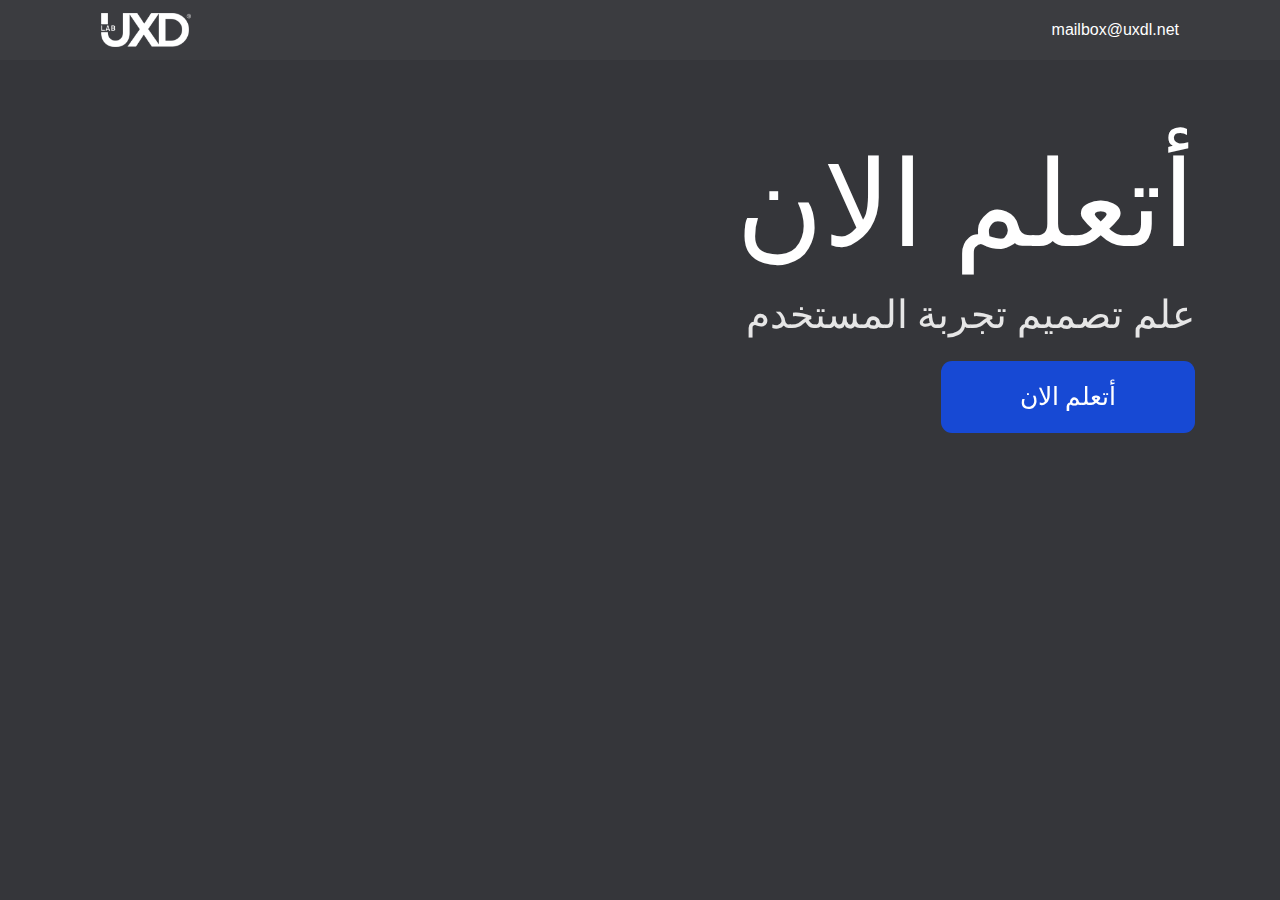
==== commit 47ced188: "newver" ====
--- a/uxdl/index.html
+++ b/uxdl/index.html
@@ -1,3359 +1,73 @@
 <!DOCTYPE html>
-<html>
+<html lang="en">
 <head>
-<meta charset="utf-8"/>
-<meta http-equiv="X-UA-Compatible" content="IE=edge"/>
+<meta charset="UTF-8">
 <meta name="viewport" content="width=device-width, initial-scale=1.0">
-<title>Landing- UXDL</title>
-<link rel="stylesheet" type="text/css" id="applicationStylesheet" href="css/style.css"/>
-<script id="applicationScript">
-///////////////////////////////////////
-// INITIALIZATION
-///////////////////////////////////////
+<meta http-equiv="X-UA-Compatible" content="ie=edge">
+<meta name="Description" content="Enter your description here"/>
+<link rel="stylesheet" href="https://cdnjs.cloudflare.com/ajax/libs/twitter-bootstrap/4.6.0/css/bootstrap.min.css">
+<link rel="stylesheet" href="https://cdnjs.cloudflare.com/ajax/libs/font-awesome/5.15.2/css/all.min.css">
+<link rel="stylesheet" href="assets/css/style.css">
+<title>UXDL- User Experience Design Lab - معمل تصميم تجربة المستخدم</title>
+</head>
+<body>
+<div class="wrapper" class="bgnav">
+    <div class="container">
+    <nav class="navbar navbar-expand-lg ">
+        <a class="navbar-brand" href="#"><img src="assets/img/Logo_UXDL.png" alt=" UXDL شعار "></a>
+        <button class="navbar-toggler" type="button" data-toggle="collapse" data-target="#navbarSupportedContent" aria-controls="navbarSupportedContent" aria-expanded="false" aria-label="Toggle navigation">
+          <span class="navbar-toggler-icon"></span>
+        </button>
+      <!--
+        <div class="collapse navbar-collapse" id="navbarSupportedContent">
+          <ul class="navbar-nav mr-auto">
+            <li class="nav-item active">
+              <a class="nav-link" href="#">Home <span class="sr-only">(current)</span></a>
+            </li>
+            <li class="nav-item">
+              <a class="nav-link" href="#">Link</a>
+            </li>
+            <li class="nav-item dropdown">
+              <a class="nav-link dropdown-toggle" href="#" id="navbarDropdown" role="button" data-toggle="dropdown" aria-haspopup="true" aria-expanded="false">
+                Dropdown
+              </a>
+              <div class="dropdown-menu" aria-labelledby="navbarDropdown">
+                <a class="dropdown-item" href="#">Action</a>
+                <a class="dropdown-item" href="#">Another action</a>
+                <div class="dropdown-divider"></div>
+                <a class="dropdown-item" href="#">Something else here</a>
+              </div>
+            </li>
+           
+          </ul>
+          -->
+         <div class="mail">mailbox@uxdl.net</div>
+       
+      </nav>
+    </div>
+</div>
+<!--HeroSection-->
+<div class="overlay">
+<div class="hero">
+    <div class="container">
+    <h1>أتعلم الان</h1>
+    <p>علم تصميم تجربة المستخدم</p>
+    <a href="https://www.youtube.com/channel/UC7PzIyzMSoDbXQPYuXwl9gA/featured"><div class="CTA">أتعلم الان</div></a>
+</div>
+</div>
+</div>
+<video autoplay muted loop id="myVideo">
+  <source src="intro.mp4" type="video/mp4">
+</video>
 
-/**
- * Functionality for scaling, showing by media query, and navigation between multiple pages on a single page. 
- * Code subject to change.
- **/
-
-if (window.console==null) { window["console"] = { log : function() {} } }; // some browsers do not set console
-
-var Application = function() {
-	// event constants
-	this.prefix = "--web-";
-	this.NAVIGATION_CHANGE = "viewChange";
-	this.VIEW_NOT_FOUND = "viewNotFound";
-	this.VIEW_CHANGE = "viewChange";
-	this.VIEW_CHANGING = "viewChanging";
-	this.STATE_NOT_FOUND = "stateNotFound";
-	this.APPLICATION_COMPLETE = "applicationComplete";
-	this.APPLICATION_RESIZE = "applicationResize";
-	this.SIZE_STATE_NAME = "data-is-view-scaled";
-	this.STATE_NAME = this.prefix + "state";
-
-	this.lastTrigger = null;
-	this.lastView = null;
-	this.lastState = null;
-	this.lastOverlay = null;
-	this.currentView = null;
-	this.currentState = null;
-	this.currentOverlay = null;
-	this.currentQuery = {index: 0, rule: null, mediaText: null, id: null};
-	this.inclusionQuery = "(min-width: 0px)";
-	this.exclusionQuery = "none and (min-width: 99999px)";
-	this.LastModifiedDateLabelName = "LastModifiedDateLabel";
-	this.viewScaleSliderId = "ViewScaleSliderInput";
-	this.pageRefreshedName = "showPageRefreshedNotification";
-	this.applicationStylesheet = null;
-	this.mediaQueryDictionary = {};
-	this.viewsDictionary = {};
-	this.addedViews = [];
-	this.views = {};
-	this.viewIds = [];
-	this.viewQueries = {};
-	this.overlays = {};
-	this.overlayIds = [];
-	this.numberOfViews = 0;
-	this.verticalPadding = 0;
-	this.horizontalPadding = 0;
-	this.stateName = null;
-	this.viewScale = 1;
-	this.viewLeft = 0;
-	this.viewTop = 0;
-	this.horizontalScrollbarsNeeded = false;
-	this.verticalScrollbarsNeeded = false;
-
-	// view settings
-	this.showUpdateNotification = false;
-	this.showNavigationControls = false;
-	this.scaleViewsToFit = false;
-	this.scaleToFitOnDoubleClick = false;
-	this.actualSizeOnDoubleClick = false;
-	this.scaleViewsOnResize = false;
-	this.navigationOnKeypress = false;
-	this.showViewName = false;
-	this.enableDeepLinking = true;
-	this.refreshPageForChanges = false;
-	this.showRefreshNotifications = true;
-
-	// view controls
-	this.scaleViewSlider = null;
-	this.lastModifiedLabel = null;
-	this.supportsPopState = false; // window.history.pushState!=null;
-	this.initialized = false;
-
-	// refresh properties
-	this.refreshDuration = 250;
-	this.lastModifiedDate = null;
-	this.refreshRequest = null;
-	this.refreshInterval = null;
-	this.refreshContent = null;
-	this.refreshContentSize = null;
-	this.refreshCheckContent = false;
-	this.refreshCheckContentSize = false;
-
-	var self = this;
-
-	self.initialize = function(event) {
-		var view = self.getVisibleView();
-		var views = self.getVisibleViews();
-		if (view==null) view = self.getInitialView();
-		self.collectViews();
-		self.collectOverlays();
-		self.collectMediaQueries();
-
-		for (let index = 0; index < views.length; index++) {
-			var view = views[index];
-			self.setViewOptions(view);
-			self.setViewVariables(view);
-			self.centerView(view);
-		}
-
-		// sometimes the body size is 0 so we call this now and again later
-		if (self.initialized) {
-			window.addEventListener(self.NAVIGATION_CHANGE, self.viewChangeHandler);
-			window.addEventListener("keyup", self.keypressHandler);
-			window.addEventListener("keypress", self.keypressHandler);
-			window.addEventListener("resize", self.resizeHandler);
-			window.document.addEventListener("dblclick", self.doubleClickHandler);
-
-			if (self.supportsPopState) {
-				window.addEventListener('popstate', self.popStateHandler);
-			}
-			else {
-				window.addEventListener('hashchange', self.hashChangeHandler);
-			}
-
-			// we are ready to go
-			window.dispatchEvent(new Event(self.APPLICATION_COMPLETE));
-		}
-
-		if (self.initialized==false) {
-			if (self.enableDeepLinking) {
-				self.syncronizeViewToURL();
-			} 
-	
-			if (self.refreshPageForChanges) {
-				self.setupRefreshForChanges();
-			}
-	
-			self.initialized = true;
-		}
-		
-		if (self.scaleViewsToFit) {
-			self.viewScale = self.scaleViewToFit(view);
-			
-			if (self.viewScale<0) {
-				setTimeout(self.scaleViewToFit, 500, view);
-			}
-		}
-		else if (view) {
-			self.viewScale = self.getViewScaleValue(view);
-			self.centerView(view);
-			self.updateSliderValue(self.viewScale);
-		}
-		else {
-			// no view found
-		}
-	
-		if (self.showUpdateNotification) {
-			self.showNotification();
-		}
-
-		//"addEventListener" in window ? null : window.addEventListener = window.attachEvent;
-		//"addEventListener" in document ? null : document.addEventListener = document.attachEvent;
-	}
+<!-- The video -->
 
 
-	///////////////////////////////////////
-	// AUTO REFRESH 
-	///////////////////////////////////////
 
-	self.setupRefreshForChanges = function() {
-		self.refreshRequest = new XMLHttpRequest();
+</body>
 
-		if (!self.refreshRequest) {
-			return false;
-		}
-
-		// get document start values immediately
-		self.requestRefreshUpdate();
-	}
-
-	/**
-	 * Attempt to check the last modified date by the headers 
-	 * or the last modified property from the byte array (experimental)
-	 **/
-	self.requestRefreshUpdate = function() {
-		var url = document.location.href;
-		var protocol = window.location.protocol;
-		var method;
-		
-		try {
-
-			if (self.refreshCheckContentSize) {
-				self.refreshRequest.open('HEAD', url, true);
-			}
-			else if (self.refreshCheckContent) {
-				self.refreshContent = document.documentElement.outerHTML;
-				self.refreshRequest.open('GET', url, true);
-				self.refreshRequest.responseType = "text";
-			}
-			else {
-
-				// get page last modified date for the first call to compare to later
-				if (self.lastModifiedDate==null) {
-
-					// File system does not send headers in FF so get blob if possible
-					if (protocol=="file:") {
-						self.refreshRequest.open("GET", url, true);
-						self.refreshRequest.responseType = "blob";
-					}
-					else {
-						self.refreshRequest.open("HEAD", url, true);
-						self.refreshRequest.responseType = "blob";
-					}
-
-					self.refreshRequest.onload = self.refreshOnLoadOnceHandler;
-
-					// In some browsers (Chrome & Safari) this error occurs at send: 
-					// 
-					// Chrome - Access to XMLHttpRequest at 'file:///index.html' from origin 'null' 
-					// has been blocked by CORS policy: 
-					// Cross origin requests are only supported for protocol schemes: 
-					// http, data, chrome, chrome-extension, https.
-					// 
-					// Safari - XMLHttpRequest cannot load file:///Users/user/Public/index.html. Cross origin requests are only supported for HTTP.
-					// 
-					// Solution is to run a local server, set local permissions or test in another browser
-					self.refreshRequest.send(null);
-
-					// In MS browsers the following behavior occurs possibly due to an AJAX call to check last modified date: 
-					// 
-					// DOM7011: The code on this page disabled back and forward caching.
-
-					// In Brave (Chrome) error when on the server
-					// index.js:221 HEAD https://www.example.com/ net::ERR_INSUFFICIENT_RESOURCES
-					// self.refreshRequest.send(null);
-
-				}
-				else {
-					self.refreshRequest = new XMLHttpRequest();
-					self.refreshRequest.onreadystatechange = self.refreshHandler;
-					self.refreshRequest.ontimeout = function() {
-						self.log("Couldn't find page to check for updates");
-					}
-					
-					var method;
-					if (protocol=="file:") {
-						method = "GET";
-					}
-					else {
-						method = "HEAD";
-					}
-
-					//refreshRequest.open('HEAD', url, true);
-					self.refreshRequest.open(method, url, true);
-					self.refreshRequest.responseType = "blob";
-					self.refreshRequest.send(null);
-				}
-			}
-		}
-		catch (error) {
-			self.log("Refresh failed for the following reason:")
-			self.log(error);
-		}
-	}
-
-	self.refreshHandler = function() {
-		var contentSize;
-
-		try {
-
-			if (self.refreshRequest.readyState === XMLHttpRequest.DONE) {
-				
-				if (self.refreshRequest.status === 2 || 
-					self.refreshRequest.status === 200) {
-					var pageChanged = false;
-
-					self.updateLastModifiedLabel();
-
-					if (self.refreshCheckContentSize) {
-						var lastModifiedHeader = self.refreshRequest.getResponseHeader("Last-Modified");
-						contentSize = self.refreshRequest.getResponseHeader("Content-Length");
-						//lastModifiedDate = refreshRequest.getResponseHeader("Last-Modified");
-						var headers = self.refreshRequest.getAllResponseHeaders();
-						var hasContentHeader = headers.indexOf("Content-Length")!=-1;
-						
-						if (hasContentHeader) {
-							contentSize = self.refreshRequest.getResponseHeader("Content-Length");
-
-							// size has not been set yet
-							if (self.refreshContentSize==null) {
-								self.refreshContentSize = contentSize;
-								// exit and let interval call this method again
-								return;
-							}
-
-							if (contentSize!=self.refreshContentSize) {
-								pageChanged = true;
-							}
-						}
-					}
-					else if (self.refreshCheckContent) {
-
-						if (self.refreshRequest.responseText!=self.refreshContent) {
-							pageChanged = true;
-						}
-					}
-					else {
-						lastModifiedHeader = self.getLastModified(self.refreshRequest);
-
-						if (self.lastModifiedDate!=lastModifiedHeader) {
-							self.log("lastModifiedDate:" + self.lastModifiedDate + ",lastModifiedHeader:" +lastModifiedHeader);
-							pageChanged = true;
-						}
-
-					}
-
-					
-					if (pageChanged) {
-						clearInterval(self.refreshInterval);
-						self.refreshUpdatedPage();
-						return;
-					}
-
-				}
-				else {
-					self.log('There was a problem with the request.');
-				}
-
-			}
-		}
-		catch( error ) {
-			//console.log('Caught Exception: ' + error);
-		}
-	}
-
-	self.refreshOnLoadOnceHandler = function(event) {
-
-		// get the last modified date
-		if (self.refreshRequest.response) {
-			self.lastModifiedDate = self.getLastModified(self.refreshRequest);
-
-			if (self.lastModifiedDate!=null) {
-
-				if (self.refreshInterval==null) {
-					self.refreshInterval = setInterval(self.requestRefreshUpdate, self.refreshDuration);
-				}
-			}
-			else {
-				self.log("Could not get last modified date from the server");
-			}
-		}
-	}
-
-	self.refreshUpdatedPage = function() {
-		if (self.showRefreshNotifications) {
-			var date = new Date().setTime((new Date().getTime()+10000));
-			document.cookie = encodeURIComponent(self.pageRefreshedName) + "=true" + "; max-age=6000;" + " path=/";
-		}
-
-		document.location.reload(true);
-	}
-
-	self.showNotification = function(duration) {
-		var notificationID = self.pageRefreshedName+"ID";
-		var notification = document.getElementById(notificationID);
-		if (duration==null) duration = 4000;
-
-		if (notification!=null) {return;}
-
-		notification = document.createElement("div");
-		notification.id = notificationID;
-		notification.textContent = "PAGE UPDATED";
-		var styleRule = ""
-		styleRule = "position: fixed; padding: 7px 16px 6px 16px; font-family: Arial, sans-serif; font-size: 10px; font-weight: bold; left: 50%;";
-		styleRule += "top: 20px; background-color: rgba(0,0,0,.5); border-radius: 12px; color:rgb(235, 235, 235); transition: all 2s linear;";
-		styleRule += "transform: translateX(-50%); letter-spacing: .5px; filter: drop-shadow(2px 2px 6px rgba(0, 0, 0, .1))";
-		notification.setAttribute("style", styleRule);
-
-		notification.className= "PageRefreshedClass";
-		
-		document.body.appendChild(notification);
-
-		setTimeout(function() {
-			notification.style.opacity = "0";
-			notification.style.filter = "drop-shadow( 0px 0px 0px rgba(0,0,0, .5))";
-			setTimeout(function() {
-				notification.parentNode.removeChild(notification);
-			}, duration)
-		}, duration);
-
-		document.cookie = encodeURIComponent(self.pageRefreshedName) + "=; max-age=1; path=/";
-	}
-
-	/**
-	 * Get the last modified date from the header 
-	 * or file object after request has been received
-	 **/
-	self.getLastModified = function(request) {
-		var date;
-
-		// file protocol - FILE object with last modified property
-		if (request.response && request.response.lastModified) {
-			date = request.response.lastModified;
-		}
-		
-		// http protocol - check headers
-		if (date==null) {
-			date = request.getResponseHeader("Last-Modified");
-		}
-
-		return date;
-	}
-
-	self.updateLastModifiedLabel = function() {
-		var labelValue = "";
-		
-		if (self.lastModifiedLabel==null) {
-			self.lastModifiedLabel = document.getElementById("LastModifiedLabel");
-		}
-
-		if (self.lastModifiedLabel) {
-			var seconds = parseInt(((new Date().getTime() - Date.parse(document.lastModified)) / 1000 / 60) * 100 + "");
-			var minutes = 0;
-			var hours = 0;
-
-			if (seconds < 60) {
-				seconds = Math.floor(seconds/10)*10;
-				labelValue = seconds + " seconds";
-			}
-			else {
-				minutes = parseInt((seconds/60) + "");
-
-				if (minutes>60) {
-					hours = parseInt((seconds/60/60) +"");
-					labelValue += hours==1 ? " hour" : " hours";
-				}
-				else {
-					labelValue = minutes+"";
-					labelValue += minutes==1 ? " minute" : " minutes";
-				}
-			}
-			
-			if (seconds<10) {
-				labelValue = "Updated now";
-			}
-			else {
-				labelValue = "Updated " + labelValue + " ago";
-			}
-
-			if (self.lastModifiedLabel.firstElementChild) {
-				self.lastModifiedLabel.firstElementChild.textContent = labelValue;
-
-			}
-			else if ("textContent" in self.lastModifiedLabel) {
-				self.lastModifiedLabel.textContent = labelValue;
-			}
-		}
-	}
-
-	self.getShortString = function(string, length) {
-		if (length==null) length = 30;
-		string = string!=null ? string.substr(0, length).replace(/\n/g, "") : "[String is null]";
-		return string;
-	}
-
-	self.getShortNumber = function(value, places) {
-		if (places==null || places<1) places = 4;
-		value = Math.round(value * Math.pow(10,places)) / Math.pow(10, places);
-		return value;
-	}
-
-	///////////////////////////////////////
-	// NAVIGATION CONTROLS
-	///////////////////////////////////////
-
-	self.updateViewLabel = function() {
-		var viewNavigationLabel = document.getElementById("ViewNavigationLabel");
-		var view = self.getVisibleView();
-		var viewIndex = view ? self.getViewIndex(view) : -1;
-		var viewName = view ? self.getViewPreferenceValue(view, self.prefix + "view-name") : null;
-		var viewId = view ? view.id : null;
-
-		if (viewNavigationLabel && view) {
-			if (viewName && viewName.indexOf('"')!=-1) {
-				viewName = viewName.replace(/"/g, "");
-			}
-
-			if (self.showViewName) {
-				viewNavigationLabel.textContent = viewName;
-				self.setTooltip(viewNavigationLabel, viewIndex + 1 + " of " + self.numberOfViews);
-			}
-			else {
-				viewNavigationLabel.textContent = viewIndex + 1 + " of " + self.numberOfViews;
-				self.setTooltip(viewNavigationLabel, viewName);
-			}
-
-		}
-	}
-
-	self.updateURL = function(view) {
-		view = view == null ? self.getVisibleView() : view;
-		var viewId = view ? view.id : null
-		var viewFragment = view ? "#"+ viewId : null;
-
-		if (viewId && self.viewIds.length>1 && self.enableDeepLinking) {
-
-			if (self.supportsPopState==false) {
-				self.setFragment(viewId);
-			}
-			else {
-				if (viewFragment!=window.location.hash) {
-
-					if (window.location.hash==null) {
-						window.history.replaceState({name:viewId}, null, viewFragment);
-					}
-					else {
-						window.history.pushState({name:viewId}, null, viewFragment);
-					}
-				}
-			}
-		}
-	}
-
-	self.updateURLState = function(view, stateName) {
-		stateName = view && (stateName=="" || stateName==null) ? self.getStateNameByViewId(view.id) : stateName;
-
-		if (self.supportsPopState==false) {
-			self.setFragment(stateName);
-		}
-		else {
-			if (stateName!=window.location.hash) {
-
-				if (window.location.hash==null) {
-					window.history.replaceState({name:view.viewId}, null, stateName);
-				}
-				else {
-					window.history.pushState({name:view.viewId}, null, stateName);
-				}
-			}
-		}
-	}
-
-	self.setFragment = function(value) {
-		window.location.hash = "#" + value;
-	}
-
-	self.setTooltip = function(element, value) {
-		// setting the tooltip in edge causes a page crash on hover
-		if (/Edge/.test(navigator.userAgent)) { return; }
-
-		if ("title" in element) {
-			element.title = value;
-		}
-	}
-
-	self.getStylesheetRules = function(styleSheet) {
-		try {
-			if (styleSheet) return styleSheet.cssRules || styleSheet.rules;
-	
-			return document.styleSheets[0]["cssRules"] || document.styleSheets[0]["rules"];
-		}
-		catch (error) {
-			// ERRORS:
-			// SecurityError: The operation is insecure.
-			// Errors happen when script loads before stylesheet or loading an external css locally
-
-			// InvalidAccessError: A parameter or an operation is not supported by the underlying object
-			// Place script after stylesheet
-
-			console.log(error);
-			if (error.toString().indexOf("The operation is insecure")!=-1) {
-				console.log("Load the stylesheet before the script or load the stylesheet inline until it can be loaded on a server")
-			}
-			return [];
-		}
-	}
-
-	/**
-	 * If single page application hide all of the views. 
-	 * @param {Number} selectedIndex if provided shows the view at index provided
-	 **/
-	self.hideViews = function(selectedIndex, animation) {
-		var rules = self.getStylesheetRules();
-		var queryIndex = 0;
-		var numberOfRules = rules!=null ? rules.length : 0;
-
-		// loop through rules and hide media queries except selected
-		for (var i=0;i<numberOfRules;i++) {
-			var rule = rules[i];
-
-			if (rule.media!=null) {
-
-				if (queryIndex==selectedIndex) {
-					self.currentQuery.mediaText = rule.conditionText;
-					self.currentQuery.index = selectedIndex;
-					self.currentQuery.rule = rule;
-					self.enableMediaQuery(rule);
-				}
-				else {
-					if (animation) {
-						self.fadeOut(rule)
-					}
-					else {
-						self.disableMediaQuery(rule);
-					}
-				}
-				
-				queryIndex++;
-			}
-		}
-
-		self.numberOfViews = queryIndex;
-		self.updateViewLabel();
-		self.updateURL();
-
-		self.dispatchViewChange();
-
-		var view = self.getVisibleView();
-		var viewIndex = view ? self.getViewIndex(view) : -1;
-
-		return viewIndex==selectedIndex ? view : null;
-	}
-
-	/**
-	 * Hide view
-	 * @param {Object} view element to hide
-	 **/
-	self.hideView = function(view) {
-		var rule = view ? self.mediaQueryDictionary[view.id] : null;
-
-		if (rule) {
-			self.disableMediaQuery(rule);
-		}
-	}
-
-	/**
-	 * Hide overlay
-	 * @param {Object} overlay element to hide
-	 **/
-	self.hideOverlay = function(overlay) {
-		var rule = overlay ? self.mediaQueryDictionary[overlay.id] : null;
-
-		if (rule) {
-			self.disableMediaQuery(rule);
-
-			//if (self.showByMediaQuery) {
-				overlay.style.display = "none";
-			//}
-		}
-	}
-
-	/**
-	 * Show the view by media query. Does not hide current views
-	 * Sets view options by default
-	 * @param {Object} view element to show
-	 * @param {Boolean} setViewOptions sets view options if null or true
-	 */
-	self.showViewByMediaQuery = function(view, setViewOptions) {
-		var id = view ? view.id : null;
-		var query = id ? self.mediaQueryDictionary[id] : null;
-		var isOverlay = view ? self.isOverlay(view) : false;
-		setViewOptions = setViewOptions==null ? true : setViewOptions;
-
-		if (query) {
-			self.enableMediaQuery(query);
-
-			if (isOverlay && view && setViewOptions) {
-				self.setViewVariables(null, view);
-			}
-			else {
-				if (view && setViewOptions) self.setViewOptions(view);
-				if (view && setViewOptions) self.setViewVariables(view);
-			}
-		}
-	}
-
-	/**
-	 * Show the view. Does not hide current views
-	 */
-	self.showView = function(view, setViewOptions) {
-		var id = view ? view.id : null;
-		var query = id ? self.mediaQueryDictionary[id] : null;
-		var display = null;
-		setViewOptions = setViewOptions==null ? true : setViewOptions;
-
-		if (query) {
-			self.enableMediaQuery(query);
-			if (view==null) view =self.getVisibleView();
-			if (view && setViewOptions) self.setViewOptions(view);
-		}
-		else if (id) {
-			display = window.getComputedStyle(view).getPropertyValue("display");
-			if (display=="" || display=="none") {
-				view.style.display = "block";
-			}
-		}
-
-		if (view) {
-			if (self.currentView!=null) {
-				self.lastView = self.currentView;
-			}
-
-			self.currentView = view;
-		}
-	}
-
-	self.showViewById = function(id, setViewOptions) {
-		var view = id ? self.getViewById(id) : null;
-
-		if (view) {
-			self.showView(view);
-			return;
-		}
-
-		self.log("View not found '" + id + "'");
-	}
-
-	self.getElementView = function(element) {
-		var view = element;
-		var viewFound = false;
-
-		while (viewFound==false || view==null) {
-			if (view && self.viewsDictionary[view.id]) {
-				return view;
-			}
-			view = view.parentNode;
-		}
-	}
-
-	/**
-	 * Show overlay over view
-	 * @param {Event | HTMLElement} event event or html element with styles applied
-	 * @param {String} id id of view or view reference
-	 * @param {Number} x x location
-	 * @param {Number} y y location
-	 */
-	self.showOverlay = function(event, id, x, y) {
-		var overlay = id && typeof id === 'string' ? self.getViewById(id) : id ? id : null;
-		var query = overlay ? self.mediaQueryDictionary[overlay.id] : null;
-		var centerHorizontally = false;
-		var centerVertically = false;
-		var anchorLeft = false;
-		var anchorTop = false;
-		var anchorRight = false;
-		var anchorBottom = false;
-		var display = null;
-		var reparent = true;
-		var view = null;
-		
-		if (overlay==null || overlay==false) {
-			self.log("Overlay not found, '"+ id + "'");
-			return;
-		}
-
-		// get enter animation - event target must have css variables declared
-		if (event) {
-			var button = event.currentTarget || event; // can be event or htmlelement
-			var buttonComputedStyles = getComputedStyle(button);
-			var actionTargetValue = buttonComputedStyles.getPropertyValue(self.prefix+"action-target").trim();
-			var animation = buttonComputedStyles.getPropertyValue(self.prefix+"animation").trim();
-			var isAnimated = animation!="";
-			var targetType = buttonComputedStyles.getPropertyValue(self.prefix+"action-type").trim();
-			var actionTarget = self.application ? null : self.getElement(actionTargetValue);
-			var actionTargetStyles = actionTarget ? actionTarget.style : null;
-
-			if (actionTargetStyles) {
-				actionTargetStyles.setProperty("animation", animation);
-			}
-
-			if ("stopImmediatePropagation" in event) {
-				event.stopImmediatePropagation();
-			}
-		}
-		
-		if (self.application==false || targetType=="page") {
-			document.location.href = "./" + actionTargetValue;
-			return;
-		}
-
-		// remove any current overlays
-		if (self.currentOverlay) {
-
-			// act as switch if same button
-			if (self.currentOverlay==actionTarget || self.currentOverlay==null) {
-				if (self.lastTrigger==button) {
-					self.removeOverlay(isAnimated);
-					return;
-				}
-			}
-			else {
-				self.removeOverlay(isAnimated);
-			}
-		}
-
-		if (reparent) {
-			view = self.getElementView(button);
-			if (view) {
-				view.appendChild(overlay);
-			}
-		}
-
-		if (query) {
-			//self.setElementAnimation(overlay, null);
-			//overlay.style.animation = animation;
-			self.enableMediaQuery(query);
-			
-			var display = overlay && overlay.style.display;
-			
-			if (overlay && display=="" || display=="none") {
-				overlay.style.display = "block";
-				//self.setViewOptions(overlay);
-			}
-
-			// add animation defined in event target style declaration
-			if (animation && self.supportAnimations) {
-				self.fadeIn(overlay, false, animation);
-			}
-		}
-		else if (id) {
-
-			display = window.getComputedStyle(overlay).getPropertyValue("display");
-
-			if (display=="" || display=="none") {
-				overlay.style.display = "block";
-			}
-
-			// add animation defined in event target style declaration
-			if (animation && self.supportAnimations) {
-				self.fadeIn(overlay, false, animation);
-			}
-		}
-
-		// do not set x or y position if centering
-		var horizontal = self.prefix + "center-horizontally";
-		var vertical = self.prefix + "center-vertically";
-		var style = overlay.style;
-		var transform = [];
-
-		centerHorizontally = self.getIsStyleDefined(id, horizontal) ? self.getViewPreferenceBoolean(overlay, horizontal) : false;
-		centerVertically = self.getIsStyleDefined(id, vertical) ? self.getViewPreferenceBoolean(overlay, vertical) : false;
-		anchorLeft = self.getIsStyleDefined(id, "left");
-		anchorRight = self.getIsStyleDefined(id, "right");
-		anchorTop = self.getIsStyleDefined(id, "top");
-		anchorBottom = self.getIsStyleDefined(id, "bottom");
-
-		
-		if (self.viewsDictionary[overlay.id] && self.viewsDictionary[overlay.id].styleDeclaration) {
-			style = self.viewsDictionary[overlay.id].styleDeclaration.style;
-		}
-		
-		if (centerHorizontally) {
-			style.left = "50%";
-			style.transformOrigin = "0 0";
-			transform.push("translateX(-50%)");
-		}
-		else if (anchorRight && anchorLeft) {
-			style.left = x + "px";
-		}
-		else if (anchorRight) {
-			//style.right = x + "px";
-		}
-		else {
-			style.left = x + "px";
-		}
-		
-		if (centerVertically) {
-			style.top = "50%";
-			transform.push("translateY(-50%)");
-			style.transformOrigin = "0 0";
-		}
-		else if (anchorTop && anchorBottom) {
-			style.top = y + "px";
-		}
-		else if (anchorBottom) {
-			//style.bottom = y + "px";
-		}
-		else {
-			style.top = y + "px";
-		}
-
-		if (transform.length) {
-			style.transform = transform.join(" ");
-		}
-
-		self.currentOverlay = overlay;
-		self.lastTrigger = button;
-	}
-
-	self.goBack = function() {
-		if (self.currentOverlay) {
-			self.removeOverlay();
-		}
-		else if (self.lastView) {
-			self.goToView(self.lastView.id);
-		}
-	}
-
-	self.removeOverlay = function(animate) {
-		var overlay = self.currentOverlay;
-		animate = animate===false ? false : true;
-
-		if (overlay) {
-			var style = overlay.style;
-			
-			if (style.animation && self.supportAnimations && animate) {
-				self.reverseAnimation(overlay, true);
-
-				var duration = self.getAnimationDuration(style.animation, true);
-		
-				setTimeout(function() {
-					self.setElementAnimation(overlay, null);
-					self.hideOverlay(overlay);
-					self.currentOverlay = null;
-				}, duration);
-			}
-			else {
-				self.setElementAnimation(overlay, null);
-				self.hideOverlay(overlay);
-				self.currentOverlay = null;
-			}
-		}
-	}
-
-	/**
-	 * Reverse the animation and hide after
-	 * @param {Object} target element with animation
-	 * @param {Boolean} hide hide after animation ends
-	 */
-	self.reverseAnimation = function(target, hide) {
-		var lastAnimation = null;
-		var style = target.style;
-
-		style.animationPlayState = "paused";
-		lastAnimation = style.animation;
-		style.animation = null;
-		style.animationPlayState = "paused";
-
-		if (hide) {
-			//target.addEventListener("animationend", self.animationEndHideHandler);
-	
-			var duration = self.getAnimationDuration(lastAnimation, true);
-			var isOverlay = self.isOverlay(target);
-	
-			setTimeout(function() {
-				self.setElementAnimation(target, null);
-
-				if (isOverlay) {
-					self.hideOverlay(target);
-				}
-				else {
-					self.hideView(target);
-				}
-			}, duration);
-		}
-
-		setTimeout(function() {
-			style.animation = lastAnimation;
-			style.animationPlayState = "paused";
-			style.animationDirection = "reverse";
-			style.animationPlayState = "running";
-		}, 30);
-	}
-
-	self.animationEndHandler = function(event) {
-		var target = event.currentTarget;
-		self.dispatchEvent(new Event(event.type));
-	}
-
-	self.isOverlay = function(view) {
-		var result = view ? self.getViewPreferenceBoolean(view, self.prefix + "is-overlay") : false;
-
-		return result;
-	}
-
-	self.animationEndHideHandler = function(event) {
-		var target = event.currentTarget;
-		self.setViewVariables(null, target);
-		self.hideView(target);
-		target.removeEventListener("animationend", self.animationEndHideHandler);
-	}
-
-	self.animationEndShowHandler = function(event) {
-		var target = event.currentTarget;
-		target.removeEventListener("animationend", self.animationEndShowHandler);
-	}
-
-	self.setViewOptions = function(view) {
-
-		if (view) {
-			self.minimumScale = self.getViewPreferenceValue(view, self.prefix + "minimum-scale");
-			self.maximumScale = self.getViewPreferenceValue(view, self.prefix + "maximum-scale");
-			self.scaleViewsToFit = self.getViewPreferenceBoolean(view, self.prefix + "scale-to-fit");
-			self.scaleToFitType = self.getViewPreferenceValue(view, self.prefix + "scale-to-fit-type");
-			self.scaleToFitOnDoubleClick = self.getViewPreferenceBoolean(view, self.prefix + "scale-on-double-click");
-			self.actualSizeOnDoubleClick = self.getViewPreferenceBoolean(view, self.prefix + "actual-size-on-double-click");
-			self.scaleViewsOnResize = self.getViewPreferenceBoolean(view, self.prefix + "scale-on-resize");
-			self.enableScaleUp = self.getViewPreferenceBoolean(view, self.prefix + "enable-scale-up");
-			self.centerHorizontally = self.getViewPreferenceBoolean(view, self.prefix + "center-horizontally");
-			self.centerVertically = self.getViewPreferenceBoolean(view, self.prefix + "center-vertically");
-			self.navigationOnKeypress = self.getViewPreferenceBoolean(view, self.prefix + "navigate-on-keypress");
-			self.showViewName = self.getViewPreferenceBoolean(view, self.prefix + "show-view-name");
-			self.refreshPageForChanges = self.getViewPreferenceBoolean(view, self.prefix + "refresh-for-changes");
-			self.refreshPageForChangesInterval = self.getViewPreferenceValue(view, self.prefix + "refresh-interval");
-			self.showNavigationControls = self.getViewPreferenceBoolean(view, self.prefix + "show-navigation-controls");
-			self.scaleViewSlider = self.getViewPreferenceBoolean(view, self.prefix + "show-scale-controls");
-			self.enableDeepLinking = self.getViewPreferenceBoolean(view, self.prefix + "enable-deep-linking");
-			self.singlePageApplication = self.getViewPreferenceBoolean(view, self.prefix + "application");
-			self.showByMediaQuery = self.getViewPreferenceBoolean(view, self.prefix + "show-by-media-query");
-			self.showUpdateNotification = document.cookie!="" ? document.cookie.indexOf(self.pageRefreshedName)!=-1 : false;
-			self.imageComparisonDuration = self.getViewPreferenceValue(view, self.prefix + "image-comparison-duration");
-			self.supportAnimations = self.getViewPreferenceBoolean(view, self.prefix + "enable-animations", true);
-
-			if (self.scaleViewsToFit) {
-				var newScaleValue = self.scaleViewToFit(view);
-				
-				if (newScaleValue<0) {
-					setTimeout(self.scaleViewToFit, 500, view);
-				}
-			}
-			else {
-				self.viewScale = self.getViewScaleValue(view);
-				self.viewToFitWidthScale = self.getViewFitToViewportWidthScale(view, self.enableScaleUp)
-				self.viewToFitHeightScale = self.getViewFitToViewportScale(view, self.enableScaleUp);
-				self.updateSliderValue(self.viewScale);
-			}
-
-			if (self.imageComparisonDuration!=null) {
-				// todo
-			}
-
-			if (self.refreshPageForChangesInterval!=null) {
-				self.refreshDuration = Number(self.refreshPageForChangesInterval);
-			}
-		}
-	}
-
-	self.previousView = function(event) {
-		var rules = self.getStylesheetRules();
-		var view = self.getVisibleView()
-		var index = view ? self.getViewIndex(view) : -1;
-		var prevQueryIndex = index!=-1 ? index-1 : self.currentQuery.index-1;
-		var queryIndex = 0;
-		var numberOfRules = rules!=null ? rules.length : 0;
-
-		if (event) {
-			event.stopImmediatePropagation();
-		}
-
-		if (prevQueryIndex<0) {
-			return;
-		}
-
-		// loop through rules and hide media queries except selected
-		for (var i=0;i<numberOfRules;i++) {
-			var rule = rules[i];
-			
-			if (rule.media!=null) {
-
-				if (queryIndex==prevQueryIndex) {
-					self.currentQuery.mediaText = rule.conditionText;
-					self.currentQuery.index = prevQueryIndex;
-					self.currentQuery.rule = rule;
-					self.enableMediaQuery(rule);
-					self.updateViewLabel();
-					self.updateURL();
-					self.dispatchViewChange();
-				}
-				else {
-					self.disableMediaQuery(rule);
-				}
-
-				queryIndex++;
-			}
-		}
-	}
-
-	self.nextView = function(event) {
-		var rules = self.getStylesheetRules();
-		var view = self.getVisibleView();
-		var index = view ? self.getViewIndex(view) : -1;
-		var nextQueryIndex = index!=-1 ? index+1 : self.currentQuery.index+1;
-		var queryIndex = 0;
-		var numberOfRules = rules!=null ? rules.length : 0;
-		var numberOfMediaQueries = self.getNumberOfMediaRules();
-
-		if (event) {
-			event.stopImmediatePropagation();
-		}
-
-		if (nextQueryIndex>=numberOfMediaQueries) {
-			return;
-		}
-
-		// loop through rules and hide media queries except selected
-		for (var i=0;i<numberOfRules;i++) {
-			var rule = rules[i];
-			
-			if (rule.media!=null) {
-
-				if (queryIndex==nextQueryIndex) {
-					self.currentQuery.mediaText = rule.conditionText;
-					self.currentQuery.index = nextQueryIndex;
-					self.currentQuery.rule = rule;
-					self.enableMediaQuery(rule);
-					self.updateViewLabel();
-					self.updateURL();
-					self.dispatchViewChange();
-				}
-				else {
-					self.disableMediaQuery(rule);
-				}
-
-				queryIndex++;
-			}
-		}
-	}
-
-	/**
-	 * Enables a view via media query
-	 */
-	self.enableMediaQuery = function(rule) {
-
-		try {
-			rule.media.mediaText = self.inclusionQuery;
-		}
-		catch(error) {
-			//self.log(error);
-			rule.conditionText = self.inclusionQuery;
-		}
-	}
-
-	self.disableMediaQuery = function(rule) {
-
-		try {
-			rule.media.mediaText = self.exclusionQuery;
-		}
-		catch(error) {
-			rule.conditionText = self.exclusionQuery;
-		}
-	}
-
-	self.dispatchViewChange = function() {
-		try {
-			var event = new Event(self.NAVIGATION_CHANGE);
-			window.dispatchEvent(event);
-		}
-		catch (error) {
-			// In IE 11: Object doesn't support this action
-		}
-	}
-
-	self.getNumberOfMediaRules = function() {
-		var rules = self.getStylesheetRules();
-		var numberOfRules = rules ? rules.length : 0;
-		var numberOfQueries = 0;
-
-		for (var i=0;i<numberOfRules;i++) {
-			if (rules[i].media!=null) { numberOfQueries++; }
-		}
-		
-		return numberOfQueries;
-	}
-
-	/////////////////////////////////////////
-	// VIEW SCALE 
-	/////////////////////////////////////////
-
-	self.sliderChangeHandler = function(event) {
-		var value = self.getShortNumber(event.currentTarget.value/100);
-		var view = self.getVisibleView();
-		self.setViewScaleValue(view, false, value, true);
-	}
-
-	self.updateSliderValue = function(scale) {
-		var slider = document.getElementById(self.viewScaleSliderId);
-		var tooltip = parseInt(scale * 100 + "") + "%";
-		var inputType;
-		var inputValue;
-		
-		if (slider) {
-			inputValue = self.getShortNumber(scale * 100);
-			if (inputValue!=slider["value"]) {
-				slider["value"] = inputValue;
-			}
-			inputType = slider.getAttributeNS(null, "type");
-
-			if (inputType!="range") {
-				// input range is not supported
-				slider.style.display = "none";
-			}
-
-			self.setTooltip(slider, tooltip);
-		}
-	}
-
-	self.viewChangeHandler = function(event) {
-		var view = self.getVisibleView();
-		var matrix = view ? getComputedStyle(view).transform : null;
-		
-		if (matrix) {
-			self.viewScale = self.getViewScaleValue(view);
-			
-			var scaleNeededToFit = self.getViewFitToViewportScale(view);
-			var isViewLargerThanViewport = scaleNeededToFit<1;
-			
-			// scale large view to fit if scale to fit is enabled
-			if (self.scaleViewsToFit) {
-				self.scaleViewToFit(view);
-			}
-			else {
-				self.updateSliderValue(self.viewScale);
-			}
-		}
-	}
-
-	self.getViewScaleValue = function(view) {
-		var matrix = getComputedStyle(view).transform;
-
-		if (matrix) {
-			var matrixArray = matrix.replace("matrix(", "").split(",");
-			var scaleX = parseFloat(matrixArray[0]);
-			var scaleY = parseFloat(matrixArray[3]);
-			var scale = Math.min(scaleX, scaleY);
-		}
-
-		return scale;
-	}
-
-	/**
-	 * Scales view to scale. 
-	 * @param {Object} view view to scale. views are in views array
-	 * @param {Boolean} scaleToFit set to true to scale to fit. set false to use desired scale value
-	 * @param {Number} desiredScale scale to define. not used if scale to fit is false
-	 * @param {Boolean} isSliderChange indicates if slider is callee
-	 */
-	self.setViewScaleValue = function(view, scaleToFit, desiredScale, isSliderChange) {
-		var enableScaleUp = self.enableScaleUp;
-		var scaleToFitType = self.scaleToFitType;
-		var minimumScale = self.minimumScale;
-		var maximumScale = self.maximumScale;
-		var hasMinimumScale = !isNaN(minimumScale) && minimumScale!="";
-		var hasMaximumScale = !isNaN(maximumScale) && maximumScale!="";
-		var scaleNeededToFit = self.getViewFitToViewportScale(view, enableScaleUp);
-		var scaleNeededToFitWidth = self.getViewFitToViewportWidthScale(view, enableScaleUp);
-		var scaleNeededToFitHeight = self.getViewFitToViewportHeightScale(view, enableScaleUp);
-		var scaleToFitFull = self.getViewFitToViewportScale(view, true);
-		var scaleToFitFullWidth = self.getViewFitToViewportWidthScale(view, true);
-		var scaleToFitFullHeight = self.getViewFitToViewportHeightScale(view, true);
-		var scaleToWidth = scaleToFitType=="width";
-		var scaleToHeight = scaleToFitType=="height";
-		var shrunkToFit = false;
-		var topPosition = null;
-		var leftPosition = null;
-		var translateY = null;
-		var translateX = null;
-		var transformValue = "";
-		var canCenterVertically = true;
-		var canCenterHorizontally = true;
-		var style = view.style;
-
-		if (view && self.viewsDictionary[view.id] && self.viewsDictionary[view.id].styleDeclaration) {
-			style = self.viewsDictionary[view.id].styleDeclaration.style;
-		}
-
-		if (scaleToFit && isSliderChange!=true) {
-			if (scaleToFitType=="fit" || scaleToFitType=="") {
-				desiredScale = scaleNeededToFit;
-			}
-			else if (scaleToFitType=="width") {
-				desiredScale = scaleNeededToFitWidth;
-			}
-			else if (scaleToFitType=="height") {
-				desiredScale = scaleNeededToFitHeight;
-			}
-		}
-		else {
-			if (isNaN(desiredScale)) {
-				desiredScale = 1;
-			}
-		}
-
-		self.updateSliderValue(desiredScale);
-		
-		// scale to fit width
-		if (scaleToWidth && scaleToHeight==false) {
-			canCenterVertically = scaleNeededToFitHeight>=scaleNeededToFitWidth;
-			canCenterHorizontally = scaleNeededToFitWidth>=1 && enableScaleUp==false;
-
-			if (isSliderChange) {
-				canCenterHorizontally = desiredScale<scaleToFitFullWidth;
-			}
-			else if (scaleToFit) {
-				desiredScale = scaleNeededToFitWidth;
-			}
-
-			if (hasMinimumScale) {
-				desiredScale = Math.max(desiredScale, Number(minimumScale));
-			}
-
-			if (hasMaximumScale) {
-				desiredScale = Math.min(desiredScale, Number(maximumScale));
-			}
-
-			desiredScale = self.getShortNumber(desiredScale);
-
-			canCenterHorizontally = self.canCenterHorizontally(view, "width", enableScaleUp, desiredScale, minimumScale, maximumScale);
-			canCenterVertically = self.canCenterVertically(view, "width", enableScaleUp, desiredScale, minimumScale, maximumScale);
-
-			if (desiredScale>1 && (enableScaleUp || isSliderChange)) {
-				transformValue = "scale(" + desiredScale + ")";
-			}
-			else if (desiredScale>=1 && enableScaleUp==false) {
-				transformValue = "scale(" + 1 + ")";
-			}
-			else {
-				transformValue = "scale(" + desiredScale + ")";
-			}
-
-			if (self.centerVertically) {
-				if (canCenterVertically) {
-					translateY = "-50%";
-					topPosition = "50%";
-				}
-				else {
-					translateY = "0";
-					topPosition = "0";
-				}
-				
-				if (style.top != topPosition) {
-					style.top = topPosition + "";
-				}
-
-				if (canCenterVertically) {
-					transformValue += " translateY(" + translateY+ ")";
-				}
-			}
-
-			if (self.centerHorizontally) {
-				if (canCenterHorizontally) {
-					translateX = "-50%";
-					leftPosition = "50%";
-				}
-				else {
-					translateX = "0";
-					leftPosition = "0";
-				}
-
-				if (style.left != leftPosition) {
-					style.left = leftPosition + "";
-				}
-
-				if (canCenterHorizontally) {
-					transformValue += " translateX(" + translateX+ ")";
-				}
-			}
-
-			style.transformOrigin = "0 0";
-			style.transform = transformValue;
-
-			self.viewScale = desiredScale;
-			self.viewToFitWidthScale = scaleNeededToFitWidth;
-			self.viewToFitHeightScale = scaleNeededToFitHeight;
-			self.viewLeft = leftPosition;
-			self.viewTop = topPosition;
-
-			return desiredScale;
-		}
-
-		// scale to fit height
-		if (scaleToHeight && scaleToWidth==false) {
-			//canCenterVertically = scaleNeededToFitHeight>=scaleNeededToFitWidth;
-			//canCenterHorizontally = scaleNeededToFitHeight<=scaleNeededToFitWidth && enableScaleUp==false;
-			canCenterVertically = scaleNeededToFitHeight>=scaleNeededToFitWidth;
-			canCenterHorizontally = scaleNeededToFitWidth>=1 && enableScaleUp==false;
-			
-			if (isSliderChange) {
-				canCenterHorizontally = desiredScale<scaleToFitFullHeight;
-			}
-			else if (scaleToFit) {
-				desiredScale = scaleNeededToFitHeight;
-			}
-
-			if (hasMinimumScale) {
-				desiredScale = Math.max(desiredScale, Number(minimumScale));
-			}
-
-			if (hasMaximumScale) {
-				desiredScale = Math.min(desiredScale, Number(maximumScale));
-				//canCenterVertically = desiredScale>=scaleNeededToFitHeight && enableScaleUp==false;
-			}
-
-			desiredScale = self.getShortNumber(desiredScale);
-
-			canCenterHorizontally = self.canCenterHorizontally(view, "height", enableScaleUp, desiredScale, minimumScale, maximumScale);
-			canCenterVertically = self.canCenterVertically(view, "height", enableScaleUp, desiredScale, minimumScale, maximumScale);
-
-			if (desiredScale>1 && (enableScaleUp || isSliderChange)) {
-				transformValue = "scale(" + desiredScale + ")";
-			}
-			else if (desiredScale>=1 && enableScaleUp==false) {
-				transformValue = "scale(" + 1 + ")";
-			}
-			else {
-				transformValue = "scale(" + desiredScale + ")";
-			}
-
-			if (self.centerHorizontally) {
-				if (canCenterHorizontally) {
-					translateX = "-50%";
-					leftPosition = "50%";
-				}
-				else {
-					translateX = "0";
-					leftPosition = "0";
-				}
-
-				if (style.left != leftPosition) {
-					style.left = leftPosition + "";
-				}
-
-				if (canCenterHorizontally) {
-					transformValue += " translateX(" + translateX+ ")";
-				}
-			}
-
-			if (self.centerVertically) {
-				if (canCenterVertically) {
-					translateY = "-50%";
-					topPosition = "50%";
-				}
-				else {
-					translateY = "0";
-					topPosition = "0";
-				}
-				
-				if (style.top != topPosition) {
-					style.top = topPosition + "";
-				}
-
-				if (canCenterVertically) {
-					transformValue += " translateY(" + translateY+ ")";
-				}
-			}
-
-			style.transformOrigin = "0 0";
-			style.transform = transformValue;
-
-			self.viewScale = desiredScale;
-			self.viewToFitWidthScale = scaleNeededToFitWidth;
-			self.viewToFitHeightScale = scaleNeededToFitHeight;
-			self.viewLeft = leftPosition;
-			self.viewTop = topPosition;
-
-			return scaleNeededToFitHeight;
-		}
-
-		if (scaleToFitType=="fit") {
-			//canCenterVertically = scaleNeededToFitHeight>=scaleNeededToFitWidth;
-			//canCenterHorizontally = scaleNeededToFitWidth>=scaleNeededToFitHeight;
-			canCenterVertically = scaleNeededToFitHeight>=scaleNeededToFit;
-			canCenterHorizontally = scaleNeededToFitWidth>=scaleNeededToFit;
-
-			if (hasMinimumScale) {
-				desiredScale = Math.max(desiredScale, Number(minimumScale));
-			}
-
-			desiredScale = self.getShortNumber(desiredScale);
-
-			if (isSliderChange || scaleToFit==false) {
-				canCenterVertically = scaleToFitFullHeight>=desiredScale;
-				canCenterHorizontally = desiredScale<scaleToFitFullWidth;
-			}
-			else if (scaleToFit) {
-				desiredScale = scaleNeededToFit;
-			}
-
-			transformValue = "scale(" + desiredScale + ")";
-
-			//canCenterHorizontally = self.canCenterHorizontally(view, "fit", false, desiredScale);
-			//canCenterVertically = self.canCenterVertically(view, "fit", false, desiredScale);
-			
-			if (self.centerVertically) {
-				if (canCenterVertically) {
-					translateY = "-50%";
-					topPosition = "50%";
-				}
-				else {
-					translateY = "0";
-					topPosition = "0";
-				}
-				
-				if (style.top != topPosition) {
-					style.top = topPosition + "";
-				}
-
-				if (canCenterVertically) {
-					transformValue += " translateY(" + translateY+ ")";
-				}
-			}
-
-			if (self.centerHorizontally) {
-				if (canCenterHorizontally) {
-					translateX = "-50%";
-					leftPosition = "50%";
-				}
-				else {
-					translateX = "0";
-					leftPosition = "0";
-				}
-
-				if (style.left != leftPosition) {
-					style.left = leftPosition + "";
-				}
-
-				if (canCenterHorizontally) {
-					transformValue += " translateX(" + translateX+ ")";
-				}
-			}
-
-			style.transformOrigin = "0 0";
-			style.transform = transformValue;
-
-			self.viewScale = desiredScale;
-			self.viewToFitWidthScale = scaleNeededToFitWidth;
-			self.viewToFitHeightScale = scaleNeededToFitHeight;
-			self.viewLeft = leftPosition;
-			self.viewTop = topPosition;
-
-			self.updateSliderValue(desiredScale);
-			
-			return desiredScale;
-		}
-
-		if (scaleToFitType=="default" || scaleToFitType=="") {
-			desiredScale = 1;
-
-			if (hasMinimumScale) {
-				desiredScale = Math.max(desiredScale, Number(minimumScale));
-			}
-			if (hasMaximumScale) {
-				desiredScale = Math.min(desiredScale, Number(maximumScale));
-			}
-
-			canCenterHorizontally = self.canCenterHorizontally(view, "none", false, desiredScale, minimumScale, maximumScale);
-			canCenterVertically = self.canCenterVertically(view, "none", false, desiredScale, minimumScale, maximumScale);
-
-			if (self.centerVertically) {
-				if (canCenterVertically) {
-					translateY = "-50%";
-					topPosition = "50%";
-				}
-				else {
-					translateY = "0";
-					topPosition = "0";
-				}
-				
-				if (style.top != topPosition) {
-					style.top = topPosition + "";
-				}
-
-				if (canCenterVertically) {
-					transformValue += " translateY(" + translateY+ ")";
-				}
-			}
-
-			if (self.centerHorizontally) {
-				if (canCenterHorizontally) {
-					translateX = "-50%";
-					leftPosition = "50%";
-				}
-				else {
-					translateX = "0";
-					leftPosition = "0";
-				}
-
-				if (style.left != leftPosition) {
-					style.left = leftPosition + "";
-				}
-
-				if (canCenterHorizontally) {
-					transformValue += " translateX(" + translateX+ ")";
-				}
-				else {
-					transformValue += " translateX(" + 0 + ")";
-				}
-			}
-
-			style.transformOrigin = "0 0";
-			style.transform = transformValue;
-
-
-			self.viewScale = desiredScale;
-			self.viewToFitWidthScale = scaleNeededToFitWidth;
-			self.viewToFitHeightScale = scaleNeededToFitHeight;
-			self.viewLeft = leftPosition;
-			self.viewTop = topPosition;
-
-			self.updateSliderValue(desiredScale);
-			
-			return desiredScale;
-		}
-	}
-
-	/**
-	 * Returns true if view can be centered horizontally
-	 * @param {HTMLElement} view view
-	 * @param {String} type type of scaling - width, height, all, none
-	 * @param {Boolean} scaleUp if scale up enabled 
-	 * @param {Number} scale target scale value 
-	 */
-	self.canCenterHorizontally = function(view, type, scaleUp, scale, minimumScale, maximumScale) {
-		var scaleNeededToFit = self.getViewFitToViewportScale(view, scaleUp);
-		var scaleNeededToFitHeight = self.getViewFitToViewportHeightScale(view, scaleUp);
-		var scaleNeededToFitWidth = self.getViewFitToViewportWidthScale(view, scaleUp);
-		var canCenter = false;
-		var minScale;
-
-		type = type==null ? "none" : type;
-		scale = scale==null ? scale : scaleNeededToFitWidth;
-		scaleUp = scaleUp == null ? false : scaleUp;
-
-		if (type=="width") {
-	
-			if (scaleUp && maximumScale==null) {
-				canCenter = false;
-			}
-			else if (scaleNeededToFitWidth>=1) {
-				canCenter = true;
-			}
-		}
-		else if (type=="height") {
-			minScale = Math.min(1, scaleNeededToFitHeight);
-			if (minimumScale!="" && maximumScale!="") {
-				minScale = Math.max(minimumScale, Math.min(maximumScale, scaleNeededToFitHeight));
-			}
-			else {
-				if (minimumScale!="") {
-					minScale = Math.max(minimumScale, scaleNeededToFitHeight);
-				}
-				if (maximumScale!="") {
-					minScale = Math.max(minimumScale, Math.min(maximumScale, scaleNeededToFitHeight));
-				}
-			}
-	
-			if (scaleUp && maximumScale=="") {
-				canCenter = false;
-			}
-			else if (scaleNeededToFitWidth>=minScale) {
-				canCenter = true;
-			}
-		}
-		else if (type=="fit") {
-			canCenter = scaleNeededToFitWidth>=scaleNeededToFit;
-		}
-		else {
-			if (scaleUp) {
-				canCenter = false;
-			}
-			else if (scaleNeededToFitWidth>=1) {
-				canCenter = true;
-			}
-		}
-
-		self.horizontalScrollbarsNeeded = canCenter;
-		
-		return canCenter;
-	}
-
-	/**
-	 * Returns true if view can be centered horizontally
-	 * @param {HTMLElement} view view to scale
-	 * @param {String} type type of scaling
-	 * @param {Boolean} scaleUp if scale up enabled 
-	 * @param {Number} scale target scale value 
-	 */
-	self.canCenterVertically = function(view, type, scaleUp, scale, minimumScale, maximumScale) {
-		var scaleNeededToFit = self.getViewFitToViewportScale(view, scaleUp);
-		var scaleNeededToFitWidth = self.getViewFitToViewportWidthScale(view, scaleUp);
-		var scaleNeededToFitHeight = self.getViewFitToViewportHeightScale(view, scaleUp);
-		var canCenter = false;
-		var minScale;
-
-		type = type==null ? "none" : type;
-		scale = scale==null ? 1 : scale;
-		scaleUp = scaleUp == null ? false : scaleUp;
-	
-		if (type=="width") {
-			canCenter = scaleNeededToFitHeight>=scaleNeededToFitWidth;
-		}
-		else if (type=="height") {
-			minScale = Math.max(minimumScale, Math.min(maximumScale, scaleNeededToFit));
-			canCenter = scaleNeededToFitHeight>=minScale;
-		}
-		else if (type=="fit") {
-			canCenter = scaleNeededToFitHeight>=scaleNeededToFit;
-		}
-		else {
-			if (scaleUp) {
-				canCenter = false;
-			}
-			else if (scaleNeededToFitHeight>=1) {
-				canCenter = true;
-			}
-		}
-
-		self.verticalScrollbarsNeeded = canCenter;
-		
-		return canCenter;
-	}
-
-	self.getViewFitToViewportScale = function(view, scaleUp) {
-		var enableScaleUp = scaleUp;
-		var availableWidth = window.innerWidth || document.documentElement.clientWidth || document.body.clientWidth;
-		var availableHeight = window.innerHeight || document.documentElement.clientHeight || document.body.clientHeight;
-		var elementWidth = parseFloat(getComputedStyle(view, "style").width);
-		var elementHeight = parseFloat(getComputedStyle(view, "style").height);
-		var newScale = 1;
-
-		// if element is not added to the document computed values are NaN
-		if (isNaN(elementWidth) || isNaN(elementHeight)) {
-			return newScale;
-		}
-
-		availableWidth -= self.horizontalPadding;
-		availableHeight -= self.verticalPadding;
-
-		if (enableScaleUp) {
-			newScale = Math.min(availableHeight/elementHeight, availableWidth/elementWidth);
-		}
-		else if (elementWidth > availableWidth || elementHeight > availableHeight) {
-			newScale = Math.min(availableHeight/elementHeight, availableWidth/elementWidth);
-		}
-		
-		return newScale;
-	}
-
-	self.getViewFitToViewportWidthScale = function(view, scaleUp) {
-		// need to get browser viewport width when element
-		var isParentWindow = view && view.parentNode && view.parentNode===document.body;
-		var enableScaleUp = scaleUp;
-		var availableWidth = window.innerWidth || document.documentElement.clientWidth || document.body.clientWidth;
-		var elementWidth = parseFloat(getComputedStyle(view, "style").width);
-		var newScale = 1;
-
-		// if element is not added to the document computed values are NaN
-		if (isNaN(elementWidth)) {
-			return newScale;
-		}
-
-		availableWidth -= self.horizontalPadding;
-
-		if (enableScaleUp) {
-			newScale = availableWidth/elementWidth;
-		}
-		else if (elementWidth > availableWidth) {
-			newScale = availableWidth/elementWidth;
-		}
-		
-		return newScale;
-	}
-
-	self.getViewFitToViewportHeightScale = function(view, scaleUp) {
-		var enableScaleUp = scaleUp;
-		var availableHeight = window.innerHeight || document.documentElement.clientHeight || document.body.clientHeight;
-		var elementHeight = parseFloat(getComputedStyle(view, "style").height);
-		var newScale = 1;
-
-		// if element is not added to the document computed values are NaN
-		if (isNaN(elementHeight)) {
-			return newScale;
-		}
-
-		availableHeight -= self.verticalPadding;
-
-		if (enableScaleUp) {
-			newScale = availableHeight/elementHeight;
-		}
-		else if (elementHeight > availableHeight) {
-			newScale = availableHeight/elementHeight;
-		}
-		
-		return newScale;
-	}
-
-	self.keypressHandler = function(event) {
-		var rightKey = 39;
-		var leftKey = 37;
-		
-		// listen for both events 
-		if (event.type=="keypress") {
-			window.removeEventListener("keyup", self.keypressHandler);
-		}
-		else {
-			window.removeEventListener("keypress", self.keypressHandler);
-		}
-		
-		if (self.showNavigationControls) {
-			if (self.navigationOnKeypress) {
-				if (event.keyCode==rightKey) {
-					self.nextView();
-				}
-				if (event.keyCode==leftKey) {
-					self.previousView();
-				}
-			}
-		}
-		else if (self.navigationOnKeypress) {
-			if (event.keyCode==rightKey) {
-				self.nextView();
-			}
-			if (event.keyCode==leftKey) {
-				self.previousView();
-			}
-		}
-	}
-
-	///////////////////////////////////
-	// GENERAL FUNCTIONS
-	///////////////////////////////////
-
-	self.getViewById = function(id) {
-		id = id ? id.replace("#", "") : "";
-		var view = self.viewIds.indexOf(id)!=-1 && self.getElement(id);
-		return view;
-	}
-
-	self.getViewIds = function() {
-		var viewIds = self.getViewPreferenceValue(document.body, self.prefix + "view-ids");
-		var viewId = null;
-
-		viewIds = viewIds!=null && viewIds!="" ? viewIds.split(",") : [];
-
-		if (viewIds.length==0) {
-			viewId = self.getViewPreferenceValue(document.body, self.prefix + "view-id");
-			viewIds = viewId ? [viewId] : [];
-		}
-
-		return viewIds;
-	}
-
-	self.getInitialViewId = function() {
-		var viewId = self.getViewPreferenceValue(document.body, self.prefix + "view-id");
-		return viewId;
-	}
-
-	self.getApplicationStylesheet = function() {
-		var stylesheetId = self.getViewPreferenceValue(document.body, self.prefix + "stylesheet-id");
-		self.applicationStylesheet = document.getElementById("applicationStylesheet");
-		return self.applicationStylesheet.sheet;
-	}
-
-	self.getVisibleView = function() {
-		var viewIds = self.getViewIds();
-		
-		for (var i=0;i<viewIds.length;i++) {
-			var viewId = viewIds[i].replace(/[\#?\.?](.*)/, "$" + "1");
-			var view = self.getElement(viewId);
-			var postName = "_Class";
-
-			if (view==null && viewId && viewId.lastIndexOf(postName)!=-1) {
-				view = self.getElement(viewId.replace(postName, ""));
-			}
-			
-			if (view) {
-				var display = getComputedStyle(view).display;
-		
-				if (display=="block" || display=="flex") {
-					return view;
-				}
-			}
-		}
-
-		return null;
-	}
-
-	self.getVisibleViews = function() {
-		var viewIds = self.getViewIds();
-		var views = [];
-		
-		for (var i=0;i<viewIds.length;i++) {
-			var viewId = viewIds[i].replace(/[\#?\.?](.*)/, "$" + "1");
-			var view = self.getElement(viewId);
-			var postName = "_Class";
-
-			if (view==null && viewId && viewId.lastIndexOf(postName)!=-1) {
-				view = self.getElement(viewId.replace(postName, ""));
-			}
-			
-			if (view) {
-				var display = getComputedStyle(view).display;
-				
-				if (display=="none") {
-					continue;
-				}
-
-				if (display=="block" || display=="flex") {
-					views.push(view);
-				}
-			}
-		}
-
-		return views;
-	}
-
-	self.getStateNameByViewId = function(id) {
-		var state = self.viewsDictionary[id];
-		return state && state.stateName;
-	}
-
-	self.getMatchingViews = function(ids) {
-		var views = self.addedViews.slice(0);
-		var matchingViews = [];
-
-		if (self.showByMediaQuery) {
-			for (let index = 0; index < views.length; index++) {
-				var viewId = views[index];
-				var state = self.viewsDictionary[viewId];
-				var rule = state && state.rule; 
-				var matchResults = window.matchMedia(rule.conditionText);
-				var view = self.views[viewId];
-				
-				if (matchResults.matches) {
-					if (ids==true) {
-						matchingViews.push(viewId);
-					}
-					else {
-						matchingViews.push(view);
-					}
-				}
-			}
-		}
-
-		return matchingViews;
-	}
-
-	self.ruleMatchesQuery = function(rule) {
-		var result = window.matchMedia(rule.conditionText);
-		return result.matches;
-	}
-
-	self.getViewsByStateName = function(stateName, matchQuery) {
-		var views = self.addedViews.slice(0);
-		var matchingViews = [];
-
-		if (self.showByMediaQuery) {
-
-			// find state name
-			for (let index = 0; index < views.length; index++) {
-				var viewId = views[index];
-				var state = self.viewsDictionary[viewId];
-				var rule = state.rule;
-				var mediaRule = state.mediaRule;
-				var view = self.views[viewId];
-				var viewStateName = self.getStyleRuleValue(mediaRule, self.STATE_NAME, state);
-				var stateFoundAtt = view.getAttribute(self.STATE_NAME)==state;
-				var matchesResults = false;
-				
-				if (viewStateName==stateName) {
-					if (matchQuery) {
-						matchesResults = self.ruleMatchesQuery(rule);
-
-						if (matchesResults) {
-							matchingViews.push(view);
-						}
-					}
-					else {
-						matchingViews.push(view);
-					}
-				}
-			}
-		}
-
-		return matchingViews;
-	}
-
-	self.getInitialView = function() {
-		var viewId = self.getInitialViewId();
-		viewId = viewId.replace(/[\#?\.?](.*)/, "$" + "1");
-		var view = self.getElement(viewId);
-		var postName = "_Class";
-
-		if (view==null && viewId && viewId.lastIndexOf(postName)!=-1) {
-			view = self.getElement(viewId.replace(postName, ""));
-		}
-
-		return view;
-	}
-
-	self.getViewIndex = function(view) {
-		var viewIds = self.getViewIds();
-		var id = view ? view.id : null;
-		var index = id && viewIds ? viewIds.indexOf(id) : -1;
-
-		return index;
-	}
-
-	self.syncronizeViewToURL = function() {
-		var fragment = self.getHashFragment();
-
-		if (self.showByMediaQuery) {
-			var stateName = fragment;
-			
-			if (stateName==null || stateName=="") {
-				var initialView = self.getInitialView();
-				stateName = initialView ? self.getStateNameByViewId(initialView.id) : null;
-			}
-			
-			self.showMediaQueryViewsByState(stateName);
-			return;
-		}
-
-		var view = self.getViewById(fragment);
-		var index = view ? self.getViewIndex(view) : 0;
-		if (index==-1) index = 0;
-		var currentView = self.hideViews(index);
-
-		if (self.supportsPopState && currentView) {
-
-			if (fragment==null) {
-				window.history.replaceState({name:currentView.id}, null, "#"+ currentView.id);
-			}
-			else {
-				window.history.pushState({name:currentView.id}, null, "#"+ currentView.id);
-			}
-		}
-		
-		self.setViewVariables(view);
-		return view;
-	}
-
-	/**
-	 * Set the currentView or currentOverlay properties and set the lastView or lastOverlay properties
-	 */
-	self.setViewVariables = function(view, overlay, parentView) {
-		if (view) {
-			if (self.currentView) {
-				self.lastView = self.currentView;
-			}
-			self.currentView = view;
-		}
-
-		if (overlay) {
-			if (self.currentOverlay) {
-				self.lastOverlay = self.currentOverlay;
-			}
-			self.currentOverlay = overlay;
-		}
-	}
-
-	self.getViewPreferenceBoolean = function(view, property, altValue) {
-		var computedStyle = window.getComputedStyle(view);
-		var value = computedStyle.getPropertyValue(property);
-		var type = typeof value;
-		
-		if (value=="true" || (type=="string" && value.indexOf("true")!=-1)) {
-			return true;
-		}
-		else if (value=="" && arguments.length==3) {
-			return altValue;
-		}
-
-		return false;
-	}
-
-	self.getViewPreferenceValue = function(view, property, defaultValue) {
-		var value = window.getComputedStyle(view).getPropertyValue(property);
-
-		if (value===undefined) {
-			return defaultValue;
-		}
-		
-		value = value.replace(/^[\s\"]*/, "");
-		value = value.replace(/[\s\"]*$/, "");
-		value = value.replace(/^[\s"]*(.*?)[\s"]*$/, function (match, capture) { 
-			return capture;
-		});
-
-		return value;
-	}
-
-	self.getStyleRuleValue = function(cssRule, property) {
-		var value = cssRule ? cssRule.style.getPropertyValue(property) : null;
-
-		if (value===undefined) {
-			return null;
-		}
-		
-		value = value.replace(/^[\s\"]*/, "");
-		value = value.replace(/[\s\"]*$/, "");
-		value = value.replace(/^[\s"]*(.*?)[\s"]*$/, function (match, capture) { 
-			return capture;
-		});
-
-		return value;
-	}
-
-	/**
-	 * Get the first defined value of property. Returns empty string if not defined
-	 * @param {String} id id of element
-	 * @param {String} property 
-	 */
-	self.getCSSPropertyValueForElement = function(id, property) {
-		var styleSheets = document.styleSheets;
-		var numOfStylesheets = styleSheets.length;
-		var values = [];
-		var selectorIDText = "#" + id;
-		var selectorClassText = "." + id + "_Class";
-		var value;
-
-		for(var i=0;i<numOfStylesheets;i++) {
-			var styleSheet = styleSheets[i];
-			var cssRules = self.getStylesheetRules(styleSheet);
-			var numOfCSSRules = cssRules.length;
-			var cssRule;
-			
-			for (var j=0;j<numOfCSSRules;j++) {
-				cssRule = cssRules[j];
-				
-				if (cssRule.media) {
-					var mediaRules = cssRule.cssRules;
-					var numOfMediaRules = mediaRules ? mediaRules.length : 0;
-					
-					for(var k=0;k<numOfMediaRules;k++) {
-						var mediaRule = mediaRules[k];
-						
-						if (mediaRule.selectorText==selectorIDText || mediaRule.selectorText==selectorClassText) {
-							
-							if (mediaRule.style && mediaRule.style.getPropertyValue(property)!="") {
-								value = mediaRule.style.getPropertyValue(property);
-								values.push(value);
-							}
-						}
-					}
-				}
-				else {
-
-					if (cssRule.selectorText==selectorIDText || cssRule.selectorText==selectorClassText) {
-						if (cssRule.style && cssRule.style.getPropertyValue(property)!="") {
-							value = cssRule.style.getPropertyValue(property);
-							values.push(value);
-						}
-					}
-				}
-			}
-		}
-
-		return values.pop();
-	}
-
-	self.getIsStyleDefined = function(id, property) {
-		var value = self.getCSSPropertyValueForElement(id, property);
-		return value!==undefined && value!="";
-	}
-
-	self.collectViews = function() {
-		var viewIds = self.getViewIds();
-
-		for (let index = 0; index < viewIds.length; index++) {
-			const id = viewIds[index];
-			const view = self.getElement(id);
-			self.views[id] = view;
-		}
-		
-		self.viewIds = viewIds;
-	}
-
-	self.collectOverlays = function() {
-		var viewIds = self.getViewIds();
-		var ids = [];
-
-		for (let index = 0; index < viewIds.length; index++) {
-			const id = viewIds[index];
-			const view = self.getViewById(id);
-			const isOverlay = view && self.isOverlay(view);
-			
-			if (isOverlay) {
-				ids.push(id);
-				self.overlays[id] = view;
-			}
-		}
-		
-		self.overlayIds = ids;
-	}
-
-	self.collectMediaQueries = function() {
-		var viewIds = self.getViewIds();
-		var styleSheet = self.getApplicationStylesheet();
-		var cssRules = self.getStylesheetRules(styleSheet);
-		var numOfCSSRules = cssRules ? cssRules.length : 0;
-		var cssRule;
-		var id = viewIds.length ? viewIds[0]: ""; // single view
-		var selectorIDText = "#" + id;
-		var selectorClassText = "." + id + "_Class";
-		var viewsNotFound = viewIds.slice();
-		var viewsFound = [];
-		var selectorText = null;
-		var property = self.prefix + "view-id";
-		var stateName = self.prefix + "state";
-		var stateValue;
-		
-		for (var j=0;j<numOfCSSRules;j++) {
-			cssRule = cssRules[j];
-			
-			if (cssRule.media) {
-				var mediaRules = cssRule.cssRules;
-				var numOfMediaRules = mediaRules ? mediaRules.length : 0;
-				var mediaViewInfoFound = false;
-				var mediaId = null;
-				
-				for(var k=0;k<numOfMediaRules;k++) {
-					var mediaRule = mediaRules[k];
-
-					selectorText = mediaRule.selectorText;
-					
-					if (selectorText==".mediaViewInfo" && mediaViewInfoFound==false) {
-
-						mediaId = self.getStyleRuleValue(mediaRule, property);
-						stateValue = self.getStyleRuleValue(mediaRule, stateName);
-
-						selectorIDText = "#" + mediaId;
-						selectorClassText = "." + mediaId + "_Class";
-						
-						// prevent duplicates from load and domcontentloaded events
-						if (self.addedViews.indexOf(mediaId)==-1) {
-							self.addView(mediaId, cssRule, mediaRule, stateValue);
-						}
-
-						viewsFound.push(mediaId);
-
-						if (viewsNotFound.indexOf(mediaId)!=-1) {
-							viewsNotFound.splice(viewsNotFound.indexOf(mediaId));
-						}
-
-						mediaViewInfoFound = true;
-					}
-
-					if (selectorIDText==selectorText || selectorClassText==selectorText) {
-						var styleObject = self.viewsDictionary[mediaId];
-						if (styleObject) {
-							styleObject.styleDeclaration = mediaRule;
-						}
-						break;
-					}
-				}
-			}
-			else {
-				selectorText = cssRule.selectorText;
-				
-				if (selectorText==null) continue;
-
-				selectorText = selectorText.replace(/[#|\s|*]?/g, "");
-
-				if (viewIds.indexOf(selectorText)!=-1) {
-					self.addView(selectorText, cssRule, null, stateValue);
-
-					if (viewsNotFound.indexOf(selectorText)!=-1) {
-						viewsNotFound.splice(viewsNotFound.indexOf(selectorText));
-					}
-
-					break;
-				}
-			}
-		}
-
-		if (viewsNotFound.length) {
-			console.log("Could not find the following views:" + viewsNotFound.join(",") + "");
-			console.log("Views found:" + viewsFound.join(",") + "");
-		}
-	}
-
-	/**
-	 * Adds a view. A view object contains the id of the view and the style rule
-	 * Use enableMediaQuery(rule) to enable
-	 * An array of view names are in self.addedViews array
-	 */
-	self.addView = function(viewId, cssRule, mediaRule, stateName) {
-		var state = {name:viewId, rule:cssRule, id:viewId, mediaRule:mediaRule, stateName:stateName};
-		self.addedViews.push(viewId);
-		self.viewsDictionary[viewId] = state;
-		self.mediaQueryDictionary[viewId] = cssRule;
-	}
-
-	self.hasView = function(name) {
-
-		if (self.addedViews.indexOf(name)!=-1) {
-			return true;
-		}
-		return false;
-	}
-
-	/**
-	 * Go to view by id. Views are added in addView()
-	 * @param {String} id id of view in current
-	 * @param {Boolean} maintainPreviousState if true then do not hide other views
-	 * @param {String} parent id of parent view
-	 */
-	self.goToView = function(id, maintainPreviousState, parent) {
-		var state = self.viewsDictionary[id];
-
-		if (state) {
-			if (maintainPreviousState==false || maintainPreviousState==null) {
-				self.hideViews();
-			}
-			self.enableMediaQuery(state.rule);
-			self.updateViewLabel();
-			self.updateURL();
-		}
-		else {
-			var event = new Event(self.STATE_NOT_FOUND);
-			self.stateName = id;
-			window.dispatchEvent(event);
-		}
-	}
-
-	/**
-	 * Go to the view in the event targets CSS variable
-	 */
-	self.goToTargetView = function(event) {
-		var button = event.currentTarget;
-		var buttonComputedStyles = getComputedStyle(button);
-		var actionTargetValue = buttonComputedStyles.getPropertyValue(self.prefix+"action-target").trim();
-		var animation = buttonComputedStyles.getPropertyValue(self.prefix+"animation").trim();
-		var targetType = buttonComputedStyles.getPropertyValue(self.prefix+"action-type").trim();
-		var targetView = self.application ? null : self.getElement(actionTargetValue);
-		var targetState = targetView ? self.getStateNameByViewId(targetView.id) : null;
-		var actionTargetStyles = targetView ? targetView.style : null;
-		var state = self.viewsDictionary[actionTargetValue];
-		
-		// navigate to page
-		if (self.application==false || targetType=="page") {
-			document.location.href = "./" + actionTargetValue;
-			return;
-		}
-
-		// if view is found
-		if (targetView) {
-
-			if (self.currentOverlay) {
-				self.removeOverlay(false);
-			}
-
-			if (self.showByMediaQuery) {
-				var stateName = targetState;
-				
-				if (stateName==null || stateName=="") {
-					var initialView = self.getInitialView();
-					stateName = initialView ? self.getStateNameByViewId(initialView.id) : null;
-				}
-				self.showMediaQueryViewsByState(stateName, event);
-				return;
-			}
-
-			// add animation set in event target style declaration
-			if (animation && self.supportAnimations) {
-				self.crossFade(self.currentView, targetView, false, animation);
-			}
-			else {
-				self.setViewVariables(self.currentView);
-				self.hideViews();
-				self.enableMediaQuery(state.rule);
-				self.scaleViewIfNeeded(targetView);
-				self.centerView(targetView);
-				self.updateViewLabel();
-				self.updateURL();
-			}
-		}
-		else {
-			var stateEvent = new Event(self.STATE_NOT_FOUND);
-			self.stateName = name;
-			window.dispatchEvent(stateEvent);
-		}
-
-		event.stopImmediatePropagation();
-	}
-
-	/**
-	 * Cross fade between views
-	 **/
-	self.crossFade = function(from, to, update, animation) {
-		var targetIndex = to.parentNode
-		var fromIndex = Array.prototype.slice.call(from.parentElement.children).indexOf(from);
-		var toIndex = Array.prototype.slice.call(to.parentElement.children).indexOf(to);
-
-		if (from.parentNode==to.parentNode) {
-			var reverse = self.getReverseAnimation(animation);
-			var duration = self.getAnimationDuration(animation, true);
-
-			// if target view is above (higher index)
-			// then fade in target view 
-			// and after fade in then hide previous view instantly
-			if (fromIndex<toIndex) {
-				self.setElementAnimation(from, null);
-				self.setElementAnimation(to, null);
-				self.showViewByMediaQuery(to);
-				self.fadeIn(to, update, animation);
-
-				setTimeout(function() {
-					self.setElementAnimation(to, null);
-					self.setElementAnimation(from, null);
-					self.hideView(from);
-					self.updateURL();
-					self.setViewVariables(to);
-					self.updateViewLabel();
-				}, duration)
-			}
-			// if target view is on bottom
-			// then show target view instantly 
-			// and fade out current view
-			else if (fromIndex>toIndex) {
-				self.setElementAnimation(to, null);
-				self.setElementAnimation(from, null);
-				self.showViewByMediaQuery(to);
-				self.fadeOut(from, update, reverse);
-
-				setTimeout(function() {
-					self.setElementAnimation(to, null);
-					self.setElementAnimation(from, null);
-					self.hideView(from);
-					self.updateURL();
-					self.setViewVariables(to);
-				}, duration)
-			}
-		}
-	}
-
-	self.fadeIn = function(element, update, animation) {
-		self.showViewByMediaQuery(element);
-
-		if (update) {
-			self.updateURL(element);
-
-			element.addEventListener("animationend", function(event) {
-				element.style.animation = null;
-				self.setViewVariables(element);
-				self.updateViewLabel();
-				element.removeEventListener("animationend", arguments.callee);
-			});
-		}
-
-		self.setElementAnimation(element, null);
-		
-		element.style.animation = animation;
-	}
-
-	self.fadeOutCurrentView = function(animation, update) {
-		if (self.currentView) {
-			self.fadeOut(self.currentView, update, animation);
-		}
-		if (self.currentOverlay) {
-			self.fadeOut(self.currentOverlay, update, animation);
-		}
-	}
-
-	self.fadeOut = function(element, update, animation) {
-		if (update) {
-			element.addEventListener("animationend", function(event) {
-				element.style.animation = null;
-				self.hideView(element);
-				element.removeEventListener("animationend", arguments.callee);
-			});
-		}
-
-		element.style.animationPlayState = "paused";
-		element.style.animation = animation;
-		element.style.animationPlayState = "running";
-	}
-
-	self.getReverseAnimation = function(animation) {
-		if (animation && animation.indexOf("reverse")==-1) {
-			animation += " reverse";
-		}
-
-		return animation;
-	}
-
-	/**
-	 * Get duration in animation string
-	 * @param {String} animation animation value
-	 * @param {Boolean} inMilliseconds length in milliseconds if true
-	 */
-	self.getAnimationDuration = function(animation, inMilliseconds) {
-		var duration = 0;
-		var expression = /.+(\d\.\d)s.+/;
-
-		if (animation && animation.match(expression)) {
-			duration = parseFloat(animation.replace(expression, "$" + "1"));
-			if (duration && inMilliseconds) duration = duration * 1000;
-		}
-
-		return duration;
-	}
-
-	self.setElementAnimation = function(element, animation, priority) {
-		element.style.setProperty("animation", animation, "important");
-	}
-
-	self.getElement = function(id) {
-		var elementId = id ? id.trim() : id;
-		var element = elementId ? document.getElementById(elementId) : null;
-
-		return element;
-	}
-
-	self.getElementByClass = function(className) {
-		className = className ? className.trim() : className;
-		var elements = document.getElementsByClassName(className);
-
-		return elements.length ? elements[0] : null;
-	}
-
-	self.resizeHandler = function(event) {
-		
-		if (self.showByMediaQuery) {
-			if (self.enableDeepLinking) {
-				var stateName = self.getHashFragment();
-
-				if (stateName==null || stateName=="") {
-					var initialView = self.getInitialView();
-					stateName = initialView ? self.getStateNameByViewId(initialView.id) : null;
-				}
-				self.showMediaQueryViewsByState(stateName, event);
-			}
-		}
-		else {
-			var visibleViews = self.getVisibleViews();
-
-			for (let index = 0; index < visibleViews.length; index++) {	
-				var view = visibleViews[index];
-				self.scaleViewIfNeeded(view);
-			}
-		}
-
-		window.dispatchEvent(new Event(self.APPLICATION_RESIZE));
-	}
-
-	self.scaleViewIfNeeded = function(view) {
-
-		if (self.scaleViewsOnResize) {
-			if (view==null) {
-				view = self.getVisibleView();
-			}
-
-			var isViewScaled = view.getAttributeNS(null, self.SIZE_STATE_NAME)=="false" ? false : true;
-
-			if (isViewScaled) {
-				self.scaleViewToFit(view, true);
-			}
-			else {
-				self.scaleViewToActualSize(view);
-			}
-		}
-		else if (view) {
-			self.centerView(view);
-		}
-	}
-
-	self.centerView = function(view) {
-
-		if (self.scaleViewsToFit) {
-			self.scaleViewToFit(view, true);
-		}
-		else {
-			self.scaleViewToActualSize(view);  // for centering support for now
-		}
-	}
-
-	self.preventDoubleClick = function(event) {
-		event.stopImmediatePropagation();
-	}
-
-	self.getHashFragment = function() {
-		var value = window.location.hash ? window.location.hash.replace("#", "") : "";
-		return value;
-	}
-
-	self.showBlockElement = function(view) {
-		view.style.display = "block";
-	}
-
-	self.hideElement = function(view) {
-		view.style.display = "none";
-	}
-
-	self.showStateFunction = null;
-
-	self.showMediaQueryViewsByState = function(state, event) {
-		// browser will hide and show by media query (small, medium, large)
-		// but if multiple views exists at same size user may want specific view
-		// if showStateFunction is defined that is called with state fragment and user can show or hide each media matching view by returning true or false
-		// if showStateFunction is not defined and state is defined and view has a defined state that matches then show that and hide other matching views
-		// if no state is defined show view 
-		// an viewChanging event is dispatched before views are shown or hidden that can be prevented 
-
-		// get all matched queries
-		// if state name is specified then show that view and hide other views
-		// if no state name is defined then show
-		var matchedViews = self.getMatchingViews();
-		var matchMediaQuery = true;
-		var foundViews = self.getViewsByStateName(state, matchMediaQuery);
-		var showViews = [];
-		var hideViews = [];
-
-		// loop views that match media query 
-		for (let index = 0; index < matchedViews.length; index++) {
-			var view = matchedViews[index];
-			
-			// let user determine visible view
-			if (self.showStateFunction!=null) {
-				if (self.showStateFunction(view, state)) {
-					showViews.push(view);
-				}
-				else {
-					hideViews.push(view);
-				}
-			}
-			// state was defined so check if view matches state
-			else if (foundViews.length) {
-
-				if (foundViews.indexOf(view)!=-1) {
-					showViews.push(view);
-				}
-				else {
-					hideViews.push(view);
-				}
-			}
-			// if no state names are defined show view (define unused state name to exclude)
-			else if (state==null || state=="") {
-				showViews.push(view);
-			}
-		}
-
-		if (showViews.length) {
-			var viewChangingEvent = new Event(self.VIEW_CHANGING);
-			viewChangingEvent.showViews = showViews;
-			viewChangingEvent.hideViews = hideViews;
-			window.dispatchEvent(viewChangingEvent);
-
-			if (viewChangingEvent.defaultPrevented==false) {
-				for (var index = 0; index < hideViews.length; index++) {
-					var view = hideViews[index];
-
-					if (self.isOverlay(view)) {
-						self.removeOverlay(view);
-					}
-					else {
-						self.hideElement(view);
-					}
-				}
-
-				for (var index = 0; index < showViews.length; index++) {
-					var view = showViews[index];
-
-					if (index==showViews.length-1) {
-						self.clearDisplay(view);
-						self.setViewOptions(view);
-						self.setViewVariables(view);
-						self.centerView(view);
-						self.updateURLState(view, state);
-					}
-				}
-			}
-
-			var viewChangeEvent = new Event(self.VIEW_CHANGE);
-			viewChangeEvent.showViews = showViews;
-			viewChangeEvent.hideViews = hideViews;
-			window.dispatchEvent(viewChangeEvent);
-		}
-		
-	}
-
-	self.clearDisplay = function(view) {
-		view.style.setProperty("display", null);
-	}
-
-	self.hashChangeHandler = function(event) {
-		var fragment = self.getHashFragment();
-		var view = self.getViewById(fragment);
-
-		if (self.showByMediaQuery) {
-			var stateName = fragment;
-
-			if (stateName==null || stateName=="") {
-				var initialView = self.getInitialView();
-				stateName = initialView ? self.getStateNameByViewId(initialView.id) : null;
-			}
-			self.showMediaQueryViewsByState(stateName);
-		}
-		else {
-			if (view) {
-				self.hideViews();
-				self.showView(view);
-				self.setViewVariables(view);
-				self.updateViewLabel();
-				
-				window.dispatchEvent(new Event(self.VIEW_CHANGE));
-			}
-			else {
-				window.dispatchEvent(new Event(self.VIEW_NOT_FOUND));
-			}
-		}
-	}
-
-	self.popStateHandler = function(event) {
-		var state = event.state;
-		var fragment = state ? state.name : window.location.hash;
-		var view = self.getViewById(fragment);
-
-		if (view) {
-			self.hideViews();
-			self.showView(view);
-			self.updateViewLabel();
-		}
-		else {
-			window.dispatchEvent(new Event(self.VIEW_NOT_FOUND));
-		}
-	}
-
-	self.doubleClickHandler = function(event) {
-		var view = self.getVisibleView();
-		var scaleValue = view ? self.getViewScaleValue(view) : 1;
-		var scaleNeededToFit = view ? self.getViewFitToViewportScale(view) : 1;
-		var scaleNeededToFitWidth = view ? self.getViewFitToViewportWidthScale(view) : 1;
-		var scaleNeededToFitHeight = view ? self.getViewFitToViewportHeightScale(view) : 1;
-		var scaleToFitType = self.scaleToFitType;
-
-		// Three scenarios
-		// - scale to fit on double click
-		// - set scale to actual size on double click
-		// - switch between scale to fit and actual page size
-
-		if (scaleToFitType=="width") {
-			scaleNeededToFit = scaleNeededToFitWidth;
-		}
-		else if (scaleToFitType=="height") {
-			scaleNeededToFit = scaleNeededToFitHeight;
-		}
-
-		// if scale and actual size enabled then switch between
-		if (self.scaleToFitOnDoubleClick && self.actualSizeOnDoubleClick) {
-			var isViewScaled = view.getAttributeNS(null, self.SIZE_STATE_NAME);
-			var isScaled = false;
-			
-			// if scale is not 1 then view needs scaling
-			if (scaleNeededToFit!=1) {
-
-				// if current scale is at 1 it is at actual size
-				// scale it to fit
-				if (scaleValue==1) {
-					self.scaleViewToFit(view);
-					isScaled = true;
-				}
-				else {
-					// scale is not at 1 so switch to actual size
-					self.scaleViewToActualSize(view);
-					isScaled = false;
-				}
-			}
-			else {
-				// view is smaller than viewport 
-				// so scale to fit() is scale actual size
-				// actual size and scaled size are the same
-				// but call scale to fit to retain centering
-				self.scaleViewToFit(view);
-				isScaled = false;
-			}
-			
-			view.setAttributeNS(null, self.SIZE_STATE_NAME, isScaled+"");
-			isViewScaled = view.getAttributeNS(null, self.SIZE_STATE_NAME);
-		}
-		else if (self.scaleToFitOnDoubleClick) {
-			self.scaleViewToFit(view);
-		}
-		else if (self.actualSizeOnDoubleClick) {
-			self.scaleViewToActualSize(view);
-		}
-
-	}
-
-	self.scaleViewToFit = function(view) {
-		return self.setViewScaleValue(view, true);
-	}
-
-	self.scaleViewToActualSize = function(view) {
-		self.setViewScaleValue(view, false, 1);
-	}
-
-	self.onloadHandler = function(event) {
-		self.initialize();
-	}
-
-	self.setElementHTML = function(id, value) {
-		var element = self.getElement(id);
-		element.innerHTML = value;
-	}
-
-	self.getStackArray = function(error) {
-		var value = "";
-		
-		if (error==null) {
-		  try {
-			 error = new Error("Stack");
-		  }
-		  catch (e) {
-			 
-		  }
-		}
-		
-		if ("stack" in error) {
-		  value = error.stack;
-		  var methods = value.split(/\n/g);
-	 
-		  var newArray = methods ? methods.map(function (value, index, array) {
-			 value = value.replace(/\@.*/,"");
-			 return value;
-		  }) : null;
-	 
-		  if (newArray && newArray[0].includes("getStackTrace")) {
-			 newArray.shift();
-		  }
-		  if (newArray && newArray[0].includes("getStackArray")) {
-			 newArray.shift();
-		  }
-		  if (newArray && newArray[0]=="") {
-			 newArray.shift();
-		  }
-	 
-			return newArray;
-		}
-		
-		return null;
-	}
-
-	self.log = function(value) {
-		console.log.apply(this, [value]);
-	}
-	
-	// initialize on load
-	// sometimes the body size is 0 so we call this now and again later
-	window.addEventListener("load", self.onloadHandler);
-	window.document.addEventListener("DOMContentLoaded", self.onloadHandler);
-}
-
-window.application = new Application();
-</script>
-</head>
-<body>
-<div id="Landing-_UXDL">
-	<svg class="Path_217" viewBox="92 -0.91 1343 794.808">
-		<path id="Path_217" d="M 541.44580078125 -0.9095458984375 L 1435 0 L 1435 793.8981323242188 L 92 790.8472900390625 L 541.44580078125 -0.9095458984375 Z">
-		</path>
-	</svg>
-	<img id="UXDL" src="img/UXDL.png" srcset="img/UXDL.png 1x, img/UXDL@2x.png 2x">
-		
-	<svg class="Path_215" viewBox="333.5 0 233.919 467.838">
-		<path id="Path_215" d="M 333.5 0 C 462.68994140625 0 567.4190673828125 104.7291488647461 567.4190673828125 233.9190826416016 C 567.4190673828125 363.1090087890625 462.68994140625 467.8381652832031 333.5 467.8381652832031">
-		</path>
-	</svg>
-	<img id="thumbnail_IMG_4043-removebg" src="img/thumbnail_IMG_4043-removebg.png" srcset="img/thumbnail_IMG_4043-removebg.png 1x, img/thumbnail_IMG_4043-removebg@2x.png 2x">
-		
-	<div id="play_button" class="play_button">
-		<svg class="Ellipse_1">
-			<ellipse id="Ellipse_1" rx="34.5" ry="34.5" cx="34.5" cy="34.5">
-			</ellipse>
-		</svg>
-		<svg class="Icon_awesome-play" viewBox="0 0.002 16 18.287">
-			<path id="Icon_awesome-play" d="M 15.15756511688232 7.669180393218994 L 2.585786104202271 0.2368299216032028 C 1.564329266548157 -0.3667583763599396 0 0.2189722657203674 0 1.711871266365051 L 0 16.57299995422363 C 0 17.91232299804688 1.453611850738525 18.7194881439209 2.585786104202271 18.04804229736328 L 15.15756511688232 10.61926460266113 C 16.27902603149414 9.958531379699707 16.28259658813477 8.329915046691895 15.15756511688232 7.669180870056152 Z">
-			</path>
-		</svg>
-		<svg class="Ellipse_4">
-			<ellipse id="Ellipse_4" rx="56.5" ry="56.5" cx="56.5" cy="56.5">
-			</ellipse>
-		</svg>
-	</div>
-	<div id="Group_86">
-		<div id="____">
-			<span>لية تتعلم المجالات دية ؟</span>
-		</div>
-		<div id="Group_80">
-			<div id="_____r">
-				<span>اكبر مرتبات في العالم حاليا</span>
-			</div>
-			<svg class="Ellipse_2">
-				<ellipse id="Ellipse_2" rx="7" ry="7" cx="7" cy="7">
-				</ellipse>
-			</svg>
-		</div>
-		<div id="Group_81">
-			<div id="_____">
-				<span>فرص عمل كثيرة لمن يتقن المجال</span>
-			</div>
-			<svg class="Ellipse_2_v">
-				<ellipse id="Ellipse_2_v" rx="7" ry="7" cx="7" cy="7">
-				</ellipse>
-			</svg>
-		</div>
-		<div id="Group_82">
-			<div id="______x">
-				<span>سهولة اتقان المجال في وقت قصير</span>
-			</div>
-			<svg class="Ellipse_2_y">
-				<ellipse id="Ellipse_2_y" rx="7" ry="7" cx="7" cy="7">
-				</ellipse>
-			</svg>
-		</div>
-	</div>
-	<svg class="Icon_material-mail-outline" viewBox="3 6 16 12.8">
-		<path id="Icon_material-mail-outline" d="M 17.39999961853027 6 L 4.600000381469727 6 C 3.720000267028809 6 3.008000135421753 6.720000267028809 3.008000135421753 7.600000381469727 L 3 17.20000076293945 C 3 18.07999992370605 3.720000267028809 18.79999923706055 4.600000381469727 18.79999923706055 L 17.39999961853027 18.79999923706055 C 18.28000068664551 18.79999923706055 19 18.07999992370605 19 17.20000076293945 L 19 7.600000381469727 C 19 6.720000267028809 18.28000068664551 6 17.39999961853027 6 Z M 17.39999961853027 17.20000076293945 L 4.600000381469727 17.20000076293945 L 4.600000381469727 9.200000762939453 L 11 13.20000076293945 L 17.39999961853027 9.200000762939453 L 17.39999961853027 17.20000076293945 Z M 11 11.60000038146973 L 4.600000381469727 7.600000381469727 L 17.39999961853027 7.600000381469727 L 11 11.60000038146973 Z">
-		</path>
-	</svg>
-	<svg class="Path_243" viewBox="2.211 5.156 125.375 13.313">
-		<path id="Path_243" d="M 13.5703125 17 L 12.2890625 17 L 12.2890625 12.40625 C 12.2890625 11.52083301544189 12.15234375 10.88020801544189 11.87890625 10.484375 C 11.60546875 10.08854198455811 11.14583301544189 9.890625 10.5 9.890625 C 9.953125 9.890625 9.48828125 10.140625 9.10546875 10.640625 C 8.722655296325684 11.140625 8.531249046325684 11.73958301544189 8.53125 12.4375 L 8.53125 17 L 7.25 17 L 7.25 12.25 C 7.25 10.67708301544189 6.643229484558105 9.890625 5.4296875 9.890625 C 4.8671875 9.890625 4.403645992279053 10.12630176544189 4.0390625 10.59765625 C 3.674479007720947 11.06901073455811 3.492187261581421 11.68229198455811 3.4921875 12.4375 L 3.4921875 17 L 2.2109375 17 L 2.2109375 9 L 3.4921875 9 L 3.4921875 10.265625 L 3.5234375 10.265625 C 4.091145992279053 9.296875 4.919270515441895 8.8125 6.0078125 8.8125 C 6.5546875 8.8125 7.03125 8.96484375 7.4375 9.26953125 C 7.84375 9.57421875 8.122395515441895 9.973958015441895 8.2734375 10.46875 C 8.867186546325684 9.364583015441895 9.752603530883789 8.8125 10.9296875 8.8125 C 12.69010353088379 8.8125 13.57031154632568 9.8984375 13.5703125 12.0703125 L 13.5703125 17 Z M 21.71875 17 L 20.4375 17 L 20.4375 15.75 L 20.40625 15.75 C 19.84895896911621 16.70833396911621 19.02864646911621 17.1875 17.9453125 17.1875 C 17.1484375 17.1875 16.52474021911621 16.9765625 16.07421875 16.5546875 C 15.62369823455811 16.1328125 15.3984375 15.57291698455811 15.3984375 14.875 C 15.3984375 13.38020801544189 16.27864646911621 12.51041698455811 18.0390625 12.265625 L 20.4375 11.9296875 C 20.4375 10.5703125 19.88802146911621 9.890625 18.7890625 9.890625 C 17.82552146911621 9.890625 16.95572853088379 10.21875 16.1796875 10.875 L 16.1796875 9.5625 C 16.96614646911621 9.0625 17.87239646911621 8.8125 18.8984375 8.8125 C 20.77864646911621 8.8125 21.71875 9.807291984558105 21.71875 11.796875 L 21.71875 17 Z M 20.4375 12.953125 L 18.5078125 13.21875 C 17.9140625 13.30208301544189 17.46614646911621 13.44921875 17.1640625 13.66015625 C 16.86197853088379 13.87109375 16.7109375 14.24479198455811 16.7109375 14.78125 C 16.7109375 15.171875 16.85025978088379 15.49088573455811 17.12890625 15.73828125 C 17.40755271911621 15.98567676544189 17.77864646911621 16.109375 18.2421875 16.109375 C 18.87760353088379 16.109375 19.40234375 15.88671875 19.81640625 15.44140625 C 20.23046875 14.99609375 20.4375 14.43229198455811 20.4375 13.75 L 20.4375 12.953125 Z M 24.7890625 6.96875 C 24.55989646911621 6.96875 24.36458396911621 6.890625 24.203125 6.734375 C 24.04166603088379 6.578125 23.9609375 6.380208492279053 23.9609375 6.140625 C 23.9609375 5.901041507720947 24.04166603088379 5.701822757720947 24.203125 5.54296875 C 24.36458396911621 5.384115219116211 24.55989646911621 5.304687976837158 24.7890625 5.3046875 C 25.0234375 5.3046875 25.22265625 5.384114742279053 25.38671875 5.54296875 C 25.55078125 5.701822757720947 25.6328125 5.901041507720947 25.6328125 6.140625 C 25.6328125 6.369791507720947 25.55078125 6.565104007720947 25.38671875 6.7265625 C 25.22265625 6.888021469116211 25.0234375 6.968750476837158 24.7890625 6.96875 Z M 25.4140625 17 L 24.1328125 17 L 24.1328125 9 L 25.4140625 9 L 25.4140625 17 Z M 29.2890625 17 L 28.0078125 17 L 28.0078125 5.15625 L 29.2890625 5.15625 L 29.2890625 17 Z M 33.1953125 15.84375 L 33.1640625 15.84375 L 33.1640625 17 L 31.8828125 17 L 31.8828125 5.15625 L 33.1640625 5.15625 L 33.1640625 10.40625 L 33.1953125 10.40625 C 33.82551956176758 9.34375 34.74739456176758 8.8125 35.9609375 8.8125 C 36.98698043823242 8.8125 37.79036331176758 9.170573234558105 38.37109375 9.88671875 C 38.95182418823242 10.60286426544189 39.2421875 11.5625 39.2421875 12.765625 C 39.2421875 14.10416698455811 38.91666793823242 15.17578125 38.265625 15.98046875 C 37.61458206176758 16.78515625 36.72395706176758 17.1875 35.59375 17.1875 C 34.53645706176758 17.1875 33.73698043823242 16.73958396911621 33.1953125 15.84375 Z M 33.1640625 12.6171875 L 33.1640625 13.734375 C 33.1640625 14.39583301544189 33.37890625 14.95703125 33.80859375 15.41796875 C 34.23828125 15.87890625 34.78385543823242 16.109375 35.4453125 16.109375 C 36.22135543823242 16.109375 36.82942581176758 15.8125 37.26953125 15.21875 C 37.70963668823242 14.625 37.9296875 13.79947948455811 37.9296875 12.7421875 C 37.9296875 11.8515625 37.72395706176758 11.15364551544189 37.3125 10.6484375 C 36.90104293823242 10.14322948455811 36.34375 9.890625 35.640625 9.890625 C 34.89583206176758 9.890625 34.296875 10.14973926544189 33.84375 10.66796875 C 33.390625 11.18619823455811 33.1640625 11.8359375 33.1640625 12.6171875 Z M 44.6328125 17.1875 C 43.45051956176758 17.1875 42.50651168823242 16.81380271911621 41.80078125 16.06640625 C 41.09505081176758 15.31901073455811 40.7421875 14.328125 40.7421875 13.09375 C 40.7421875 11.75 41.109375 10.70052051544189 41.84375 9.9453125 C 42.578125 9.190104484558105 43.5703125 8.8125 44.8203125 8.8125 C 46.01301956176758 8.8125 46.94401168823242 9.1796875 47.61328125 9.9140625 C 48.28255081176758 10.6484375 48.6171875 11.66666698455811 48.6171875 12.96875 C 48.6171875 14.24479198455811 48.25651168823242 15.26692676544189 47.53515625 16.03515625 C 46.81380081176758 16.80338478088379 45.84635543823242 17.1875 44.6328125 17.1875 Z M 44.7265625 9.890625 C 43.90364456176758 9.890625 43.25260543823242 10.17057323455811 42.7734375 10.73046875 C 42.29426956176758 11.29036426544189 42.0546875 12.0625 42.0546875 13.046875 C 42.0546875 13.99479198455811 42.296875 14.7421875 42.78125 15.2890625 C 43.265625 15.8359375 43.9140625 16.109375 44.7265625 16.109375 C 45.5546875 16.109375 46.19140625 15.84114551544189 46.63671875 15.3046875 C 47.08203125 14.76822948455811 47.3046875 14.00520801544189 47.3046875 13.015625 C 47.3046875 12.015625 47.08203125 11.24479198455811 46.63671875 10.703125 C 46.19140625 10.16145801544189 45.5546875 9.890625 44.7265625 9.890625 Z M 56.5078125 9 L 53.8203125 13.046875 L 56.4609375 17 L 54.96875 17 L 53.3984375 14.40625 C 53.29948043823242 14.24479198455811 53.18229293823242 14.04166698455811 53.046875 13.796875 L 53.015625 13.796875 C 52.98958206176758 13.84375 52.8671875 14.046875 52.6484375 14.40625 L 51.046875 17 L 49.5703125 17 L 52.296875 13.078125 L 49.6875 9 L 51.1796875 9 L 52.7265625 11.734375 C 52.84114456176758 11.9375 52.953125 12.14583301544189 53.0625 12.359375 L 53.09375 12.359375 L 55.09375 9 L 56.5078125 9 Z M 65.8046875 13.71875 L 65.765625 13.71875 C 65.38541412353516 14.95833301544189 64.63802337646484 15.578125 63.5234375 15.578125 C 62.80989456176758 15.578125 62.23567581176758 15.31510448455811 61.80078125 14.7890625 C 61.36588668823242 14.26302051544189 61.1484375 13.5546875 61.1484375 12.6640625 C 61.1484375 11.48697948455811 61.44921875 10.50911426544189 62.05078125 9.73046875 C 62.65234375 8.951823234558105 63.44270706176758 8.5625 64.421875 8.5625 C 64.796875 8.5625 65.13150787353516 8.658854484558105 65.42578125 8.8515625 C 65.72005462646484 9.044270515441895 65.90885162353516 9.286458015441895 65.9921875 9.578125 L 66.0234375 9.578125 C 66.03385162353516 9.432291984558105 66.05989837646484 9.1328125 66.1015625 8.6796875 L 67.078125 8.6796875 C 66.83333587646484 11.54947948455811 66.7109375 13.01041698455811 66.7109375 13.0625 C 66.7109375 14.140625 67.02083587646484 14.6796875 67.640625 14.6796875 C 68.203125 14.6796875 68.67057037353516 14.375 69.04296875 13.765625 C 69.41536712646484 13.15625 69.6015625 12.3671875 69.6015625 11.3984375 C 69.6015625 9.966145515441895 69.1484375 8.796875 68.2421875 7.890625 C 67.3359375 6.984375 66.08072662353516 6.53125 64.4765625 6.53125 C 62.9296875 6.53125 61.65104293823242 7.072916507720947 60.640625 8.15625 C 59.63020706176758 9.239583969116211 59.125 10.59375095367432 59.125 12.21875 C 59.125 13.81770801544189 59.60546875 15.10807323455811 60.56640625 16.08984375 C 61.52734375 17.07161521911621 62.82291793823242 17.5625 64.453125 17.5625 C 65.73958587646484 17.5625 66.83853912353516 17.34895896911621 67.75 16.921875 L 67.75 17.890625 C 66.84896087646484 18.27604103088379 65.72396087646484 18.46875 64.375 18.46875 C 62.47916793823242 18.46875 60.95182418823242 17.89713478088379 59.79296875 16.75390625 C 58.63411331176758 15.61067676544189 58.0546875 14.11458301544189 58.0546875 12.265625 C 58.0546875 10.35937595367432 58.66276168823242 8.778646469116211 59.87890625 7.5234375 C 61.09505081176758 6.268229007720947 62.6484375 5.640625 64.5390625 5.640625 C 66.30989837646484 5.640625 67.77603912353516 6.166666507720947 68.9375 7.21875 C 70.09896087646484 8.270833969116211 70.6796875 9.643229484558105 70.6796875 11.3359375 C 70.6796875 12.57552051544189 70.37369537353516 13.59244823455811 69.76171875 14.38671875 C 69.14974212646484 15.18098926544189 68.40364837646484 15.578125 67.5234375 15.578125 C 66.3828125 15.578125 65.80989837646484 14.95833301544189 65.8046875 13.71875 Z M 64.40625 9.46875 C 63.76041793823242 9.46875 63.23828125 9.776041984558105 62.83984375 10.390625 C 62.44140625 11.00520801544189 62.2421875 11.76822948455811 62.2421875 12.6796875 C 62.2421875 13.29427051544189 62.37630081176758 13.77864551544189 62.64453125 14.1328125 C 62.91276168823242 14.48697948455811 63.27083206176758 14.6640625 63.71875 14.6640625 C 64.36458587646484 14.6640625 64.87630462646484 14.34244823455811 65.25390625 13.69921875 C 65.63150787353516 13.05598926544189 65.8203125 12.203125 65.8203125 11.140625 C 65.8203125 10.02604198455811 65.34896087646484 9.46875 64.40625 9.46875 Z M 79.7578125 17 L 78.4765625 17 L 78.4765625 15.734375 L 78.4453125 15.734375 C 77.9140625 16.703125 77.09114837646484 17.1875 75.9765625 17.1875 C 74.0703125 17.1875 73.1171875 16.05208396911621 73.1171875 13.78125 L 73.1171875 9 L 74.390625 9 L 74.390625 13.578125 C 74.390625 15.265625 75.03646087646484 16.109375 76.328125 16.109375 C 76.953125 16.109375 77.46744537353516 15.87890625 77.87109375 15.41796875 C 78.27474212646484 14.95703125 78.4765625 14.35416698455811 78.4765625 13.609375 L 78.4765625 9 L 79.7578125 9 L 79.7578125 17 Z M 88.1875 9 L 85.5 13.046875 L 88.140625 17 L 86.6484375 17 L 85.078125 14.40625 C 84.97916412353516 14.24479198455811 84.86197662353516 14.04166698455811 84.7265625 13.796875 L 84.6953125 13.796875 C 84.66927337646484 13.84375 84.546875 14.046875 84.328125 14.40625 L 82.7265625 17 L 81.25 17 L 83.9765625 13.078125 L 81.3671875 9 L 82.859375 9 L 84.40625 11.734375 C 84.52083587646484 11.9375 84.6328125 12.14583301544189 84.7421875 12.359375 L 84.7734375 12.359375 L 86.7734375 9 L 88.1875 9 Z M 96.515625 17 L 95.234375 17 L 95.234375 15.640625 L 95.203125 15.640625 C 94.609375 16.671875 93.69271087646484 17.1875 92.453125 17.1875 C 91.44791412353516 17.1875 90.64453125 16.82942771911621 90.04296875 16.11328125 C 89.44140625 15.39713573455811 89.140625 14.421875 89.140625 13.1875 C 89.140625 11.86458301544189 89.47396087646484 10.8046875 90.140625 10.0078125 C 90.80728912353516 9.2109375 91.6953125 8.8125 92.8046875 8.8125 C 93.90364837646484 8.8125 94.703125 9.244791984558105 95.203125 10.109375 L 95.234375 10.109375 L 95.234375 5.15625 L 96.515625 5.15625 L 96.515625 17 Z M 95.234375 13.3828125 L 95.234375 12.203125 C 95.234375 11.55729198455811 95.02083587646484 11.01041698455811 94.59375 10.5625 C 94.16666412353516 10.11458301544189 93.625 9.890625 92.96875 9.890625 C 92.1875 9.890625 91.57291412353516 10.17708301544189 91.125 10.75 C 90.67708587646484 11.32291698455811 90.453125 12.11458301544189 90.453125 13.125 C 90.453125 14.046875 90.66796875 14.77473926544189 91.09765625 15.30859375 C 91.52734375 15.84244823455811 92.10416412353516 16.109375 92.828125 16.109375 C 93.54166412353516 16.109375 94.12109375 15.8515625 94.56640625 15.3359375 C 95.01171875 14.8203125 95.234375 14.16927051544189 95.234375 13.3828125 Z M 100.390625 17 L 99.109375 17 L 99.109375 5.15625 L 100.390625 5.15625 L 100.390625 17 Z M 103.4296875 17.171875 C 103.1901016235352 17.171875 102.9856796264648 17.0859375 102.81640625 16.9140625 C 102.6471328735352 16.7421875 102.5625 16.53645896911621 102.5625 16.296875 C 102.5625 16.05729103088379 102.6471328735352 15.85026073455811 102.81640625 15.67578125 C 102.9856796264648 15.50130176544189 103.1901016235352 15.4140625 103.4296875 15.4140625 C 103.6744766235352 15.4140625 103.8828125 15.50130176544189 104.0546875 15.67578125 C 104.2265625 15.85026073455811 104.3125 16.05729103088379 104.3125 16.296875 C 104.3125 16.53645896911621 104.2265625 16.7421875 104.0546875 16.9140625 C 103.8828125 17.0859375 103.6744766235352 17.171875 103.4296875 17.171875 Z M 113.09375 17 L 111.8125 17 L 111.8125 12.4375 C 111.8125 10.73958301544189 111.1927108764648 9.890625 109.953125 9.890625 C 109.3125 9.890625 108.7825546264648 10.13151073455811 108.36328125 10.61328125 C 107.9440078735352 11.09505176544189 107.734375 11.703125 107.734375 12.4375 L 107.734375 17 L 106.453125 17 L 106.453125 9 L 107.734375 9 L 107.734375 10.328125 L 107.765625 10.328125 C 108.3697891235352 9.317708015441895 109.2447891235352 8.8125 110.390625 8.8125 C 111.265625 8.8125 111.9348983764648 9.095051765441895 112.3984375 9.66015625 C 112.8619766235352 10.22526073455811 113.09375 11.04166698455811 113.09375 12.109375 L 113.09375 17 Z M 121.9375 13.3203125 L 116.2890625 13.3203125 C 116.3098983764648 14.2109375 116.5494766235352 14.8984375 117.0078125 15.3828125 C 117.4661483764648 15.8671875 118.0963516235352 16.109375 118.8984375 16.109375 C 119.7994766235352 16.109375 120.6276016235352 15.8125 121.3828125 15.21875 L 121.3828125 16.421875 C 120.6796875 16.93229103088379 119.75 17.1875 118.59375 17.1875 C 117.4635391235352 17.1875 116.5755233764648 16.82421875 115.9296875 16.09765625 C 115.2838516235352 15.37109375 114.9609375 14.34895801544189 114.9609375 13.03125 C 114.9609375 11.78645801544189 115.3138046264648 10.77213573455811 116.01953125 9.98828125 C 116.7252578735352 9.204426765441895 117.6015625 8.8125 118.6484375 8.8125 C 119.6953125 8.8125 120.5052108764648 9.151041984558105 121.078125 9.828125 C 121.6510391235352 10.50520801544189 121.9375 11.4453125 121.9375 12.6484375 L 121.9375 13.3203125 Z M 120.625 12.234375 C 120.6197891235352 11.49479198455811 120.44140625 10.91927051544189 120.08984375 10.5078125 C 119.73828125 10.09635448455811 119.25 9.890625 118.625 9.890625 C 118.0208358764648 9.890625 117.5078125 10.10677051544189 117.0859375 10.5390625 C 116.6640625 10.97135448455811 116.4036483764648 11.53645801544189 116.3046875 12.234375 L 120.625 12.234375 Z M 127.5859375 16.921875 C 127.2838516235352 17.08854103088379 126.8854141235352 17.171875 126.390625 17.171875 C 124.9895858764648 17.171875 124.2890625 16.390625 124.2890625 14.828125 L 124.2890625 10.09375 L 122.9140625 10.09375 L 122.9140625 9 L 124.2890625 9 L 124.2890625 7.046875 L 125.5703125 6.6328125 L 125.5703125 9 L 127.5859375 9 L 127.5859375 10.09375 L 125.5703125 10.09375 L 125.5703125 14.6015625 C 125.5703125 15.13802051544189 125.6614608764648 15.52083301544189 125.84375 15.75 C 126.0260391235352 15.97916698455811 126.328125 16.09375 126.75 16.09375 C 127.0729141235352 16.09375 127.3515625 16.00520896911621 127.5859375 15.828125 L 127.5859375 16.921875 Z">
-		</path>
-	</svg>
-	<div id="Mustafa_Reda">
-		<span>Mustafa Reda</span>
-	</div>
-	<div id="CEO__FOUNDER_UXDL">
-		<span>CEO & FOUNDER UXDL</span>
-	</div>
-	<div id="Icon_feather-arrow-down-circle" class="Icon_feather_arrow_down_circle">
-		<svg class="Path_239" viewBox="12 18 12 6">
-			<path id="Path_239" d="M 12 18 L 18 24 L 24 18">
-			</path>
-		</svg>
-		<svg class="Path_240" viewBox="18 24 3 3">
-			<path id="Path_240" d="M 18 24">
-			</path>
-		</svg>
-	</div>
-	<svg class="Rectangle_2">
-		<rect id="Rectangle_2" rx="9.5" ry="9.5" x="0" y="0" width="123" height="19">
-		</rect>
-	</svg>
-	<svg class="Rectangle_21">
-		<rect id="Rectangle_21" rx="9.5" ry="9.5" x="0" y="0" width="123" height="19">
-		</rect>
-	</svg>
-	<svg class="Rectangle_24">
-		<rect id="Rectangle_24" rx="9.5" ry="9.5" x="0" y="0" width="123" height="19">
-		</rect>
-	</svg>
-	<svg class="Rectangle_6">
-		<rect id="Rectangle_6" rx="9.5" ry="9.5" x="0" y="0" width="123" height="19">
-		</rect>
-	</svg>
-	<svg class="Rectangle_3">
-		<rect id="Rectangle_3" rx="9.5" ry="9.5" x="0" y="0" width="124" height="19">
-		</rect>
-	</svg>
-	<svg class="Rectangle_20">
-		<rect id="Rectangle_20" rx="9.5" ry="9.5" x="0" y="0" width="124" height="19">
-		</rect>
-	</svg>
-	<svg class="Rectangle_23">
-		<rect id="Rectangle_23" rx="9.5" ry="9.5" x="0" y="0" width="124" height="19">
-		</rect>
-	</svg>
-	<svg class="Rectangle_5">
-		<rect id="Rectangle_5" rx="9.5" ry="9.5" x="0" y="0" width="124" height="19">
-		</rect>
-	</svg>
-	<svg class="Rectangle_4">
-		<rect id="Rectangle_4" rx="9.5" ry="9.5" x="0" y="0" width="123" height="19">
-		</rect>
-	</svg>
-	<svg class="Rectangle_22">
-		<rect id="Rectangle_22" rx="9.5" ry="9.5" x="0" y="0" width="123" height="19">
-		</rect>
-	</svg>
-	<svg class="Rectangle_25">
-		<rect id="Rectangle_25" rx="9.5" ry="9.5" x="0" y="0" width="123" height="19">
-		</rect>
-	</svg>
-	<svg class="Rectangle_7">
-		<rect id="Rectangle_7" rx="9.5" ry="9.5" x="0" y="0" width="123" height="19">
-		</rect>
-	</svg>
-	<div id="_UXDL__2021">
-		<span> UXDL . 2021</span>
-	</div>
-	<div id="fbcomuxdleg">
-		<span>fb.com/uxdleg</span>
-	</div>
-	<div id="Group_88">
-		<svg class="Path_241" viewBox="-515.273 -109.277 440 118.135">
-			<path id="Path_241" d="M -515.2734375 -82.76642608642578 L -487.654296875 -85.34668731689453 L -487.654296875 -79.12370300292969 L -515.2734375 -76.54344177246094 L -515.2734375 -82.76642608642578 Z M -480.8289489746094 8.858150482177734 C -487.6014099121094 8.858150482177734 -493.4215393066406 7.669206619262695 -498.2892761230469 5.291318893432617 C -503.1570129394531 2.913431167602539 -506.8694763183594 -0.5269174575805664 -509.4268188476563 -5.029726982116699 C -511.9841918945313 -9.532535552978516 -513.262939453125 -14.92072868347168 -513.262939453125 -21.19430541992188 L -513.262939453125 -25.08999443054199 L -499.7178344726563 -25.08999443054199 L -499.7178344726563 -21.19430541992188 C -499.7178344726563 -14.92072868347168 -498.0687866210938 -10.0384693145752 -494.7707214355469 -6.547527313232422 C -491.4727172851563 -3.056586265563965 -486.825439453125 -1.311115264892578 -480.8289489746094 -1.311115264892578 C -476.8783569335938 -1.311115264892578 -473.4921264648438 -2.095312118530273 -470.6701965332031 -3.663705825805664 C -467.8483581542969 -5.232100486755371 -465.6878356933594 -7.508801460266113 -464.1887817382813 -10.49380970001221 C -462.6896057128906 -13.4788179397583 -461.9400634765625 -17.04565048217773 -461.9400634765625 -21.19430541992188 L -461.9400634765625 -61.87136840820313 L -448.3951110839844 -61.87136840820313 L -448.3951110839844 -21.19430541992188 C -448.3951110839844 -14.88700008392334 -449.6737670898438 -9.490375518798828 -452.2310791015625 -5.004429817199707 C -454.7884216308594 -0.5184860229492188 -458.4921569824219 2.913431167602539 -463.3421936035156 5.291318893432617 C -468.1922302246094 7.669206619262695 -474.0211791992188 8.858150482177734 -480.8289489746094 8.858150482177734 Z M -482.4691772460938 -52.25862884521484 C -483.8095397949219 -52.25862884521484 -485.0529479980469 -52.57061767578125 -486.1993103027344 -53.19460296630859 C -487.3456726074219 -53.81858825683594 -488.2539978027344 -54.66181182861328 -488.9241638183594 -55.72427368164063 C -489.5943908691406 -56.78673553466797 -489.9294738769531 -57.95881652832031 -489.9294738769531 -59.24050903320313 C -489.9294738769531 -60.55593872070313 -489.5943908691406 -61.74488067626953 -488.9241638183594 -62.80734252929688 C -488.2539978027344 -63.86980438232422 -487.3545227050781 -64.71302032470703 -486.2257690429688 -65.33701324462891 C -485.0970153808594 -65.96099853515625 -483.8448181152344 -66.27298736572266 -482.4691772460938 -66.27298736572266 C -481.093505859375 -66.27298736572266 -479.8324890136719 -65.96099853515625 -478.6860656738281 -65.33701324462891 C -477.5397338867188 -64.71302032470703 -476.6313781738281 -63.86980438232422 -475.9612426757813 -62.80734252929688 C -475.2910461425781 -61.74488067626953 -474.9559936523438 -60.55593872070313 -474.9559936523438 -59.24050903320313 C -474.9559936523438 -57.95880889892578 -475.2910461425781 -56.78672790527344 -475.9612426757813 -55.72427368164063 C -476.6313781738281 -54.66181182861328 -477.5397338867188 -53.81858825683594 -478.6860656738281 -53.19460296630859 C -479.8324890136719 -52.57061767578125 -481.093505859375 -52.25862121582031 -482.4691772460938 -52.25862884521484 Z M -383.8977355957031 -87.92694854736328 L -383.8977355957031 -14.92072868347168 L -437.6014404296875 -14.92072868347168 L -437.6014404296875 -25.08999443054199 L -424.9031066894531 -25.08999443054199 L -424.9031066894531 -75.73394775390625 L -411.3580627441406 -75.73394775390625 L -411.3580627441406 -25.08999443054199 L -397.4427490234375 -25.08999443054199 L -397.4427490234375 -87.92694854736328 L -383.8977355957031 -87.92694854736328 Z M -411.4638977050781 -82.51345825195313 C -412.7337341308594 -82.51345825195313 -413.9241943359375 -82.60621643066406 -415.0353393554688 -82.79172515869141 C -416.1463928222656 -82.97723388671875 -417.4251098632813 -83.23863220214844 -418.8712768554688 -83.57592010498047 C -420.5643920898438 -83.98066711425781 -422.0017395019531 -84.27579498291016 -423.1834106445313 -84.4613037109375 C -424.3650512695313 -84.64681243896484 -425.6614074707031 -84.73957061767578 -427.0723571777344 -84.73957061767578 C -429.6120300292969 -84.73957061767578 -432.1693725585938 -84.30109405517578 -434.7442626953125 -83.42414093017578 L -434.7442626953125 -89.84949493408203 C -432.1693725585938 -90.69271850585938 -429.8236389160156 -91.11432647705078 -427.7072448730469 -91.11432647705078 C -426.0493774414063 -91.11432647705078 -424.5591125488281 -91.01314544677734 -423.236328125 -90.81076812744141 C -421.91357421875 -90.6083984375 -420.4233093261719 -90.30484008789063 -418.7654113769531 -89.90009307861328 C -417.1429443359375 -89.56279754638672 -415.8289794921875 -89.30982971191406 -414.8236389160156 -89.14118957519531 C -413.8184204101563 -88.97254180908203 -412.6985168457031 -88.88822174072266 -411.4638977050781 -88.88822174072266 C -409.9471130371094 -88.88822174072266 -408.4656372070313 -89.03157043457031 -407.0194396972656 -89.31826782226563 C -405.5732421875 -89.60496520996094 -404.0036010742188 -90.01814270019531 -402.3104553222656 -90.55780029296875 L -402.3104553222656 -84.18303680419922 C -404.0036010742188 -83.64337158203125 -405.5732421875 -83.23019409179688 -407.0194396972656 -82.94350433349609 C -408.4656372070313 -82.65679931640625 -409.9471130371094 -82.51345062255859 -411.4638977050781 -82.51345825195313 Z M -368.2363586425781 -87.92694854736328 L -354.69140625 -87.92694854736328 L -354.69140625 -14.92072868347168 L -368.2363586425781 -14.92072868347168 L -368.2363586425781 -87.92694854736328 Z M -249.2416229248047 -24.48287391662598 L -249.2416229248047 -15.42666244506836 L -250.8289642333984 -14.92072868347168 L -255.6967163085938 -14.92072868347168 C -260.4586486816406 -14.92072868347168 -264.4444580078125 -15.83984184265137 -267.6544494628906 -17.67806625366211 C -270.8643188476563 -19.51629257202148 -273.2805786132813 -22.23990249633789 -274.9030151367188 -25.8488941192627 L -275.0617370605469 -25.8488941192627 C -276.4726867675781 -22.23990058898926 -278.6685180664063 -19.51629257202148 -281.6491394042969 -17.67806625366211 C -284.6297302246094 -15.83984184265137 -288.5362548828125 -14.92072868347168 -293.3687133789063 -14.92072868347168 L -299.8236389160156 -14.92072868347168 C -299.8236389160156 -6.926978588104248 -301.8960571289063 -0.9738273620605469 -306.0405883789063 2.938726425170898 C -310.1852416992188 6.851280212402344 -316.4551086425781 8.80755615234375 -324.85009765625 8.80755615234375 C -326.6138000488281 8.80755615234375 -327.8836364746094 8.790693283081055 -328.6596984863281 8.756963729858398 L -328.6596984863281 -1.058148384094238 C -328.2011108398438 -1.024418830871582 -327.5132446289063 -1.00755500793457 -326.5961303710938 -1.00755500793457 C -322.1516723632813 -1.00755500793457 -318.8448791503906 -2.171201705932617 -316.6755065917969 -4.498497009277344 C -314.5062561035156 -6.825791358947754 -313.4215698242188 -10.3673267364502 -313.4215698242188 -15.12310218811035 L -313.4215698242188 -37.68774032592773 C -313.4215698242188 -43.05063629150391 -312.3810119628906 -47.679931640625 -310.2998962402344 -51.57561492919922 C -308.21875 -55.47130584716797 -305.3262939453125 -58.4478759765625 -301.6226196289063 -60.50534820556641 C -297.9188842773438 -62.56280517578125 -293.6684875488281 -63.59153747558594 -288.871337890625 -63.59153747558594 C -284.1447143554688 -63.59153747558594 -279.9207153320313 -62.57124328613281 -276.1993713378906 -60.5306396484375 C -272.47802734375 -58.49004364013672 -269.5768432617188 -55.63994598388672 -267.4956970214844 -51.98036193847656 C -265.41455078125 -48.32077789306641 -264.3739318847656 -44.16368865966797 -264.3739318847656 -39.50910186767578 L -264.3739318847656 -38.59841918945313 C -264.3739318847656 -34.0787467956543 -263.3157653808594 -30.69742584228516 -261.1994018554688 -28.45445251464844 C -259.0829467773438 -26.21147918701172 -255.9788818359375 -25.08999252319336 -251.8871154785156 -25.08999443054199 L -250.8289642333984 -25.08999443054199 L -249.2416229248047 -24.48287391662598 Z M -292.2046508789063 -25.08999443054199 C -287.4075012207031 -25.08999252319336 -283.8272399902344 -26.28736877441406 -281.4638977050781 -28.68212127685547 C -279.1005554199219 -31.07687377929688 -277.9189453125 -34.68586730957031 -277.9189453125 -39.50910186767578 C -277.9189453125 -42.24114227294922 -278.37744140625 -44.65275955200195 -279.2945556640625 -46.74394989013672 C -280.2117614746094 -48.83514404296875 -281.5079345703125 -50.46256256103516 -283.1834716796875 -51.62621307373047 C -284.8590393066406 -52.78985595703125 -286.7901916503906 -53.37168121337891 -288.9771728515625 -53.37168121337891 C -292.5044250488281 -53.37168121337891 -295.1940612792969 -52.03096008300781 -297.0458679199219 -49.34951019287109 C -298.8977355957031 -46.66806030273438 -299.8236389160156 -42.78080749511719 -299.8236389160156 -37.68774032592773 L -299.8236389160156 -25.08999443054199 L -292.2046508789063 -25.08999443054199 Z M -208.5538787841797 -24.48287391662598 L -208.5538787841797 -15.42666244506836 L -210.1412048339844 -14.92072868347168 L -214.9030914306641 -14.92072868347168 C -219.5944519042969 -14.92072868347168 -223.580322265625 -15.82297706604004 -226.8607482910156 -17.62747383117676 C -230.1411437988281 -19.43197059631348 -232.6279449462891 -22.1049861907959 -234.3210601806641 -25.64652061462402 L -234.6385192871094 -25.64652061462402 C -235.9436798095703 -22.1049861907959 -237.9101409912109 -19.43197059631348 -240.5379943847656 -17.62747383117676 C -243.1658782958984 -15.82297706604004 -246.3845672607422 -14.92072868347168 -250.1940307617188 -14.92072868347168 L -250.8289642333984 -14.92072868347168 L -252.4162902832031 -15.42666244506836 L -252.4162902832031 -24.58406066894531 L -250.8289642333984 -25.08999443054199 L -250.0882415771484 -25.08999443054199 C -245.9259490966797 -25.08999252319336 -242.7514343261719 -26.21990966796875 -240.5644378662109 -28.4797477722168 C -238.3774871826172 -30.73958587646484 -237.2840118408203 -34.09561157226563 -237.2840118408203 -38.54782867431641 L -237.2840118408203 -87.92694854736328 L -223.6861572265625 -87.92694854736328 L -223.6861572265625 -38.54782867431641 C -223.6861572265625 -34.09561157226563 -222.6014709472656 -30.73958587646484 -220.4321594238281 -28.4797477722168 C -218.2628631591797 -26.21990966796875 -215.1147003173828 -25.08999252319336 -210.9877624511719 -25.08999443054199 L -210.1412048339844 -25.08999443054199 L -208.5538787841797 -24.48287391662598 Z M -131.5697479248047 -24.58406066894531 L -131.5697479248047 -15.42666244506836 L -133.1570587158203 -14.92072868347168 L -155.5379943847656 -14.92072868347168 C -161.5697631835938 -14.92072868347168 -166.5432891845703 -15.5278491973877 -170.4586486816406 -16.74209022521973 C -172.6455841064453 -16.06751251220703 -175.1323852539063 -15.59530639648438 -177.9189605712891 -15.32547569274902 C -180.70556640625 -15.05564403533936 -184.0388793945313 -14.92072868347168 -187.9189605712891 -14.92072868347168 L -210.1412048339844 -14.92072868347168 L -211.7284545898438 -15.42666244506836 L -211.7284545898438 -24.58406066894531 L -210.1412048339844 -25.08999443054199 L -185.2205200195313 -25.08999443054199 L -182.8924713134766 -25.08999443054199 C -185.0089111328125 -27.61966133117676 -187.1076507568359 -31.06000900268555 -189.1887969970703 -35.41104125976563 L -194.903076171875 -47.24988555908203 C -195.926025390625 -49.40853118896484 -196.7196655273438 -50.94319915771484 -197.2840576171875 -51.8538818359375 C -197.8484344482422 -52.76456451416016 -198.5009613037109 -53.45600128173828 -199.2417144775391 -53.92820739746094 C -199.9824523925781 -54.40041351318359 -200.9701232910156 -54.65338134765625 -202.2046813964844 -54.68711090087891 L -202.2046813964844 -65.21052551269531 L -163.4745178222656 -65.21052551269531 C -159.1711578369141 -65.21052551269531 -155.5556335449219 -64.57810974121094 -152.6279449462891 -63.31327819824219 C -149.7002716064453 -62.04844665527344 -147.5045166015625 -60.31983947753906 -146.0406494140625 -58.12745666503906 C -144.5767974853516 -55.93507385253906 -143.8448944091797 -53.43914031982422 -143.8448944091797 -50.63964080810547 C -143.8448944091797 -48.14369964599609 -144.5150756835938 -45.52127838134766 -145.85546875 -42.77237319946289 C -147.1958465576172 -40.02346801757813 -149.4180755615234 -36.40604400634766 -152.5221405029297 -31.92009735107422 C -154.6032867431641 -28.95195198059082 -156.3669281005859 -26.67525100708008 -157.8131408691406 -25.08999443054199 L -156.8607330322266 -25.08999443054199 L -133.1570587158203 -25.08999443054199 L -131.5697479248047 -24.58406066894531 Z M -178.1835174560547 -40.1162223815918 C -176.7020111083984 -36.97943115234375 -175.3792572021484 -34.48348999023438 -174.2152709960938 -32.62840270996094 C -173.0512237548828 -30.77331352233887 -171.8695831298828 -29.32297134399414 -170.6702880859375 -28.27737426757813 C -169.5415496826172 -29.15432548522949 -168.3863372802734 -30.30953979492188 -167.2046813964844 -31.74302101135254 C -166.0230255126953 -33.17649841308594 -164.6561737060547 -35.02315521240234 -163.1041564941406 -37.28299331665039 C -160.9524841308594 -40.48723983764648 -159.4533386230469 -42.96631622314453 -158.6067810058594 -44.72021484375 C -157.7602233886719 -46.47411727905273 -157.3369598388672 -48.04251098632813 -157.3369598388672 -49.42539978027344 C -157.3369598388672 -52.93320465087891 -159.7002716064453 -54.68710327148438 -164.4269104003906 -54.68711090087891 L -185.5379943847656 -54.68711090087891 L -185.5379943847656 -54.48473358154297 C -184.6209106445313 -53.40541076660156 -183.5979766845703 -51.66836547851563 -182.4692077636719 -49.27362060546875 L -178.1835174560547 -40.1162223815918 Z M -108.0247802734375 -61.87136840820313 L -108.0247802734375 -14.92072868347168 L -133.1570587158203 -14.92072868347168 L -134.7443542480469 -15.42666244506836 L -134.7443542480469 -24.58406066894531 L -133.1570587158203 -25.08999443054199 L -121.5697555541992 -25.08999443054199 L -121.5697555541992 -61.87136840820313 L -108.0247802734375 -61.87136840820313 Z M -123.2099609375 -70.87698364257813 C -124.5150756835938 -70.87698364257813 -125.7143859863281 -71.17211151123047 -126.8078308105469 -71.76236724853516 C -127.9013061523438 -72.35262298583984 -128.7655181884766 -73.16211700439453 -129.4004821777344 -74.19084930419922 C -130.0353851318359 -75.21957397460938 -130.3528137207031 -76.341064453125 -130.3528137207031 -77.55530548095703 C -130.3528137207031 -79.47785949707031 -129.6650085449219 -81.07997894287109 -128.2893371582031 -82.36167907714844 C -126.9136657714844 -83.64337158203125 -125.2205429077148 -84.28421783447266 -123.2099609375 -84.28422546386719 C -121.1993865966797 -84.28422546386719 -119.4885940551758 -83.64337921142578 -118.0776596069336 -82.36167907714844 C -116.666748046875 -81.07997894287109 -115.9612884521484 -79.47785949707031 -115.9612884521484 -77.55530548095703 C -115.9612884521484 -76.341064453125 -116.2875747680664 -75.21958160400391 -116.9401016235352 -74.19084930419922 C -117.5926666259766 -73.16211700439453 -118.4745025634766 -72.35262298583984 -119.5856323242188 -71.76236724853516 C -120.6967315673828 -71.17210388183594 -121.9048461914063 -70.87697601318359 -123.2099609375 -70.87698364257813 Z M -105.9612731933594 -70.87698364257813 C -107.2663879394531 -70.87698364257813 -108.465705871582 -71.17211151123047 -109.5591583251953 -71.76236724853516 C -110.6526641845703 -72.35262298583984 -111.5168075561523 -73.16211700439453 -112.1517715454102 -74.19084930419922 C -112.7866592407227 -75.21957397460938 -113.1041412353516 -76.341064453125 -113.1041412353516 -77.55530548095703 C -113.1041412353516 -79.47785949707031 -112.4162826538086 -81.07997894287109 -111.040657043457 -82.36167907714844 C -109.6649856567383 -83.64337158203125 -107.9718475341797 -84.28421783447266 -105.9612731933594 -84.28422546386719 C -103.9506988525391 -84.28422546386719 -102.2399444580078 -83.64337921142578 -100.8290176391602 -82.36167907714844 C -99.41806793212891 -81.07997894287109 -98.71261596679688 -79.47785949707031 -98.71260833740234 -77.55530548095703 C -98.71260833740234 -76.341064453125 -99.03887939453125 -75.21958160400391 -99.69145202636719 -74.19084930419922 C -100.3440093994141 -73.16211700439453 -101.2258377075195 -72.35262298583984 -102.3369522094727 -71.76236724853516 C -103.4480514526367 -71.17210388183594 -104.6561813354492 -70.87697601318359 -105.9612731933594 -70.87698364257813 Z M -93.10414123535156 -81.09684753417969 L -79.55919647216797 -81.09684753417969 L -79.55919647216797 -14.92072868347168 L -93.10414123535156 -14.92072868347168 L -93.10414123535156 -81.09684753417969 Z M -75.27344512939453 -95.16179656982422 L -75.27344512939453 -88.58466339111328 L -97.44276428222656 -88.58466339111328 L -97.44276428222656 -95.16179656982422 L -92.73377990722656 -95.16179656982422 L -92.73377990722656 -95.41476440429688 C -94.39162445068359 -96.69645690917969 -95.22053527832031 -98.45036315917969 -95.22053527832031 -100.6764755249023 C -95.22053527832031 -102.3291931152344 -94.74437713623047 -103.8132629394531 -93.79196166992188 -105.1286926269531 C -92.83960723876953 -106.4441146850586 -91.51685333251953 -107.4644165039063 -89.82371520996094 -108.1895904541016 C -88.13059234619141 -108.9147567749023 -86.20820617675781 -109.2773361206055 -84.05652618408203 -109.27734375 C -81.83430480957031 -109.27734375 -79.78843688964844 -109.0412445068359 -77.9189453125 -108.5690383911133 L -77.9189453125 -101.9919052124023 C -79.57679748535156 -102.4303741455078 -81.28755187988281 -102.6496124267578 -83.05122375488281 -102.6496124267578 C -84.28582000732422 -102.6496124267578 -85.30872344970703 -102.3291854858398 -86.12001800537109 -101.6883392333984 C -86.93131256103516 -101.0474853515625 -87.33694458007813 -100.2211303710938 -87.33694458007813 -99.20926666259766 C -87.33694458007813 -98.02875518798828 -86.82549285888672 -97.05905151367188 -85.80255889892578 -96.30014801025391 C -84.77964019775391 -95.54125213623047 -83.45688629150391 -95.16179656982422 -81.83430480957031 -95.16179656982422 L -75.27344512939453 -95.16179656982422 Z">
-			</path>
-		</svg>
-		<div id="Component_7__1" class="Component_7___1">
-			<svg class="Rectangle_10">
-				<rect id="Rectangle_10" rx="11" ry="11" x="0" y="0" width="254" height="72">
-				</rect>
-			</svg>
-			<div id="Group_87">
-				<div id="_">
-					<span>أتعلم الان</span>
-				</div>
-				<svg class="Icon_awesome-book-open" viewBox="0 2.25 24 24">
-					<path id="Icon_awesome-book-open" d="M 22.5928897857666 2.252605438232422 C 20.30951690673828 2.419212341308594 15.77110576629639 3.025636672973633 12.96939182281494 5.230627059936523 C 12.77605533599854 5.382766723632813 12.66646957397461 5.653303146362305 12.66646957397461 5.9361572265625 L 12.66646957397461 25.42909622192383 C 12.66646957397461 26.04784393310547 13.19272899627686 26.43891143798828 13.6364860534668 26.15177536010742 C 16.5190372467041 24.28642272949219 20.68785858154297 23.77749633789063 22.7491455078125 23.63821029663086 C 23.45290756225586 23.59053421020508 24 22.86518096923828 24 21.99572372436523 L 24 3.897237777709961 C 24.00041770935059 2.948495864868164 23.36040687561035 2.196889877319336 22.59289169311523 2.252605438232422 Z M 11.03060722351074 5.230627059936523 C 8.22930908203125 3.025636672973633 3.690896987915039 2.419746398925781 1.407524228096008 2.252605438232422 C 0.6400111317634583 2.196889877319336 0 2.948495864868164 0 3.897237777709961 L 0 21.99625396728516 C 0 22.86625289916992 0.5470927357673645 23.59160614013672 1.250854849815369 23.63874435424805 C 3.312973737716675 23.77803039550781 7.483879566192627 24.28749084472656 10.36642932891846 26.15391540527344 C 10.80893802642822 26.44052124023438 11.33352947235107 26.04998397827148 11.33352947235107 25.43284606933594 L 11.33352947235107 5.926515579223633 C 11.33352947235107 5.643123626708984 11.22436046600342 5.383302688598633 11.03060722351074 5.230627059936523 Z">
-					</path>
-				</svg>
-			</div>
-		</div>
-	</div>
-	<img id="sig" src="img/sig.png" srcset="img/sig.png 1x, img/sig@2x.png 2x">
-		
-	<div id="__">
-		<span>المسارات التعليمية المجانية</span>
-	</div>
-	<div id="__bt">
-		<span>الأسئلة الشائعة</span>
-	</div>
-	<div id="Component_12__1" class="Component_12___1">
-		<div id="Component_9__1" class="Component_9___1">
-			<svg class="Rectangle_11">
-				<rect id="Rectangle_11" rx="31" ry="31" x="0" y="0" width="524" height="632">
-				</rect>
-			</svg>
-		</div>
-		<div id="Group_89">
-			<div id="UI_Designer_">
-				<span>UI Designer </span>
-			</div>
-			<div id="___bz">
-				<span>مصمم واجهة المستخدم</span>
-			</div>
-		</div>
-		<div id="___________________">
-			<span>سوف تتعلم  في هذا المسار باذن الله عناصر نظام التصميم <br/>وسوف نقوم عملي بتصميم العناصر والتطبيقات والمواقع </span>
-		</div>
-		<div id="Group_94">
-			<svg class="Path_989" viewBox="220.445 603.709 12.781 29.512">
-				<path id="Path_989" d="M 232.5991668701172 619.9788208007813 C 230.4591217041016 628.12841796875 222.9602203369141 633.2212524414063 222.9602203369141 633.2212524414063 C 222.9602203369141 633.2212524414063 218.9309844970703 625.1011352539063 221.0710144042969 616.95166015625 C 223.2110595703125 608.8021240234375 230.7099609375 603.709228515625 230.7099609375 603.709228515625 C 230.7099609375 603.709228515625 234.7390289306641 611.8292846679688 232.5991668701172 619.9788208007813 Z">
-				</path>
-			</svg>
-			<svg class="Path_990" viewBox="227.769 630.024 21.706 21.445">
-				<path id="Path_990" d="M 234.4333038330078 636.50732421875 C 228.4394073486328 642.4291381835938 227.768798828125 651.4691772460938 227.768798828125 651.4691772460938 C 227.768798828125 651.4691772460938 236.8162384033203 650.9080200195313 242.8101348876953 644.9862060546875 C 248.8040313720703 639.064453125 249.4746551513672 630.0244140625 249.4746551513672 630.0244140625 C 249.4746551513672 630.0244140625 240.4270324707031 630.5852661132813 234.4333038330078 636.50732421875 Z">
-				</path>
-			</svg>
-			<svg class="Rectangle_14">
-				<rect id="Rectangle_14" rx="6.969952583312988" ry="6.969952583312988" x="0" y="0" width="32.759" height="13.94">
-				</rect>
-			</svg>
-			<div id="Group_91">
-				<svg class="Path_991_b" viewBox="927.805 646.785 31.645 28.129">
-					<linearGradient id="Path_991_b" spreadMethod="pad" x1="0.5" x2="0.5" y1="1" y2="0">
-						<stop offset="0" stop-color="#808080" stop-opacity="0.251"></stop>
-						<stop offset="0.5351" stop-color="#808080" stop-opacity="0.122"></stop>
-						<stop offset="1" stop-color="#808080" stop-opacity="0.102"></stop>
-					</linearGradient>
-					<path id="Path_991_b" d="M 952.9188232421875 651.8077392578125 L 952.9188232421875 646.7849731445313 L 927.8048706054688 646.7849731445313 L 927.8048706054688 670.0162963867188 C 927.804931640625 672.7210693359375 929.9976196289063 674.9137573242188 932.702392578125 674.9137573242188 L 948.0225830078125 674.9137573242188 C 950.7274169921875 674.9137573242188 952.9201049804688 672.7210693359375 952.9201049804688 670.0162963867188 L 952.9201049804688 664.8676147460938 C 956.5264282226563 664.8676147460938 959.449951171875 661.9440307617188 959.449951171875 658.3377075195313 C 959.449951171875 654.7313232421875 956.5264282226563 651.8077392578125 952.9200439453125 651.8077392578125 Z M 952.9188232421875 662.3560791015625 L 952.9188232421875 654.3192138671875 C 955.1380615234375 654.3192138671875 956.9371948242188 656.1183471679688 956.9371948242188 658.3375854492188 C 956.9371948242188 660.5569458007813 955.1380615234375 662.3560791015625 952.9187622070313 662.3560791015625 Z">
-					</path>
-				</svg>
-			</div>
-			<svg class="Path_992" viewBox="987.681 665.744 11.924 11.924">
-				<path id="Path_992" d="M 993.6434326171875 665.7440185546875 C 990.3507690429688 665.7440185546875 987.681396484375 668.4132690429688 987.681396484375 671.7061157226563 C 987.681396484375 674.9988403320313 990.3507080078125 677.6680908203125 993.6434936523438 677.6680908203125 C 996.9362182617188 677.6680908203125 999.6055297851563 674.9988403320313 999.6055297851563 671.7061157226563 C 999.6055297851563 668.413330078125 996.936279296875 665.7440185546875 993.6434936523438 665.7440185546875 Z M 993.6434326171875 675.3751220703125 C 991.6171875 675.3751220703125 989.9744873046875 673.7324829101563 989.9744873046875 671.7061157226563 C 989.9744873046875 669.6798095703125 991.6171875 668.037109375 993.6434326171875 668.037109375 C 995.6697998046875 668.037109375 997.3125 669.6798095703125 997.3125 671.7061157226563 C 997.3125 673.7327270507813 995.6697387695313 675.3754272460938 993.6433715820313 675.3753051757813 Z">
-				</path>
-			</svg>
-			<svg class="Path_993" viewBox="987.681 665.744 11.924 11.924">
-				<path id="Path_993" d="M 993.6434326171875 665.7440185546875 C 990.3507690429688 665.7440185546875 987.681396484375 668.4132690429688 987.681396484375 671.7061157226563 C 987.681396484375 674.9988403320313 990.3507080078125 677.6680908203125 993.6434936523438 677.6680908203125 C 996.9362182617188 677.6680908203125 999.6055297851563 674.9988403320313 999.6055297851563 671.7061157226563 C 999.6055297851563 668.413330078125 996.936279296875 665.7440185546875 993.6434936523438 665.7440185546875 Z M 993.6434326171875 675.3751220703125 C 991.6171875 675.3751220703125 989.9744873046875 673.7324829101563 989.9744873046875 671.7061157226563 C 989.9744873046875 669.6798095703125 991.6171875 668.037109375 993.6434326171875 668.037109375 C 995.6697998046875 668.037109375 997.3125 669.6798095703125 997.3125 671.7061157226563 C 997.3125 673.7327270507813 995.6697387695313 675.3754272460938 993.6433715820313 675.3753051757813 Z">
-				</path>
-			</svg>
-			<svg class="Path_994" viewBox="818.016 531.776 22.931 25.683">
-				<path id="Path_994" d="M 818.0159912109375 531.7760009765625 L 840.9470825195313 531.7760009765625 L 840.9470825195313 554.4716186523438 C 840.9470825195313 556.1214599609375 839.6094970703125 557.4589233398438 837.9596557617188 557.4589233398438 L 821.00341796875 557.4589233398438 C 819.3534545898438 557.4589233398438 818.0159912109375 556.1214599609375 818.0159912109375 554.4716186523438 L 818.0159912109375 531.7760009765625 Z">
-				</path>
-			</svg>
-			<svg class="Rectangle_15">
-				<rect id="Rectangle_15" rx="0" ry="0" x="0" y="0" width="297.646" height="10.09">
-				</rect>
-			</svg>
-			<div id="Group_92">
-				<svg class="Path_995_ce" viewBox="424.678 119 107.836 162.729">
-					<linearGradient id="Path_995_ce" spreadMethod="pad" x1="0.5" x2="0.5" y1="1" y2="0">
-						<stop offset="0" stop-color="#808080" stop-opacity="0.251"></stop>
-						<stop offset="0.5351" stop-color="#808080" stop-opacity="0.122"></stop>
-						<stop offset="1" stop-color="#808080" stop-opacity="0.102"></stop>
-					</linearGradient>
-					<path id="Path_995_ce" d="M 525.3509521484375 240.108154296875 C 522.1608276367188 228.5288391113281 504.075439453125 220.0732574462891 490.4673461914063 218.1983947753906 C 490.4691467285156 218.1129608154297 490.4738159179688 218.0282440185547 490.4738159179688 217.9423370361328 L 490.4738159179688 208.0301971435547 C 490.48828125 208.0248870849609 490.503173828125 208.0204467773438 490.5176086425781 208.0151214599609 L 490.5176086425781 207.6394195556641 C 500.3030700683594 204.0002746582031 507.8734436035156 196.0660858154297 511.049560546875 186.1206665039063 C 511.890625 184.6000366210938 512.6226806640625 183.0216369628906 513.240234375 181.3973693847656 C 514.6929321289063 180.8684387207031 515.7901000976563 178.4729309082031 515.7901000976563 175.5945587158203 C 515.7955322265625 174.6100158691406 515.6574096679688 173.6299285888672 515.3800659179688 172.6852111816406 C 515.5584106445313 171.2192535400391 515.6493530273438 169.7440032958984 515.6524658203125 168.2672424316406 C 515.6640014648438 157.8269195556641 511.2430114746094 147.8725128173828 503.489501953125 140.8807678222656 C 503.6034545898438 140.2877197265625 503.6420593261719 139.6826934814453 503.6044921875 139.0799865722656 C 503.2966918945313 134.3225402832031 498.2152404785156 131.0904235839844 493.4527587890625 130.874267578125 C 496.0205078125 127.9612350463867 496.680419921875 123.8295745849609 495.1476135253906 120.2617111206055 C 492.11083984375 124.6858596801758 485.87646484375 125.1561584472656 480.5104675292969 125.1909332275391 C 482.8258361816406 124.2942657470703 483.8677673339844 121.086067199707 482.5210876464844 119.0001220703125 C 476.9129028320313 126.5172348022461 465.9802551269531 127.9091949462891 459.3097534179688 134.5018768310547 C 457.8565368652344 135.9438934326172 456.6386413574219 137.6050262451172 455.7004699707031 139.4246368408203 C 446.9186401367188 146.420654296875 441.8064270019531 157.0394287109375 441.814697265625 168.2672424316406 C 441.8177185058594 169.7306365966797 441.9069519042969 171.1925506591797 442.0820007324219 172.6454162597656 C 441.7960205078125 173.6021575927734 441.6535339355469 174.5960388183594 441.6591186523438 175.5945739746094 C 441.6591186523438 178.4861755371094 442.7666015625 180.8890991210938 444.2291870117188 181.4031982421875 C 444.8493347167969 183.0330963134766 445.5847778320313 184.6167602539063 446.429931640625 186.1421661376953 C 449.5944213867188 196.0285186767578 457.103759765625 203.926513671875 466.8179931640625 207.5854187011719 L 466.8179931640625 217.9422760009766 C 466.8179931640625 218.0220336914063 466.8224487304688 218.1006622314453 466.8240051269531 218.1800231933594 C 453.1644592285156 220.0227355957031 434.9344787597656 228.5449066162109 431.7727966308594 240.2173156738281 C 429.0423583984375 250.2973022460938 426.1278076171875 261.3673400878906 424.6776123046875 267.8667907714844 C 437.1076354980469 276.600830078125 463.1896057128906 281.7292785644531 479.5352783203125 281.7292785644531 C 495.0656433105469 281.7292785644531 520.4494018554688 277.1004638671875 532.5134887695313 269.1475524902344 C 531.206787109375 262.0060119628906 528.2000732421875 250.4499969482422 525.3509521484375 240.108154296875 Z">
-					</path>
-				</svg>
-			</div>
-			<svg class="Path_996" viewBox="430.896 439.465 104.025 61.664">
-				<path id="Path_996" d="M 483.81494140625 501.1298828125 C 498.7964477539063 501.1298828125 523.2831420898438 496.6646423339844 534.9210815429688 488.9927978515625 C 533.6604614257813 482.1036987304688 530.7601318359375 470.9559020996094 528.01171875 460.9794616699219 C 524.5113525390625 448.2738342285156 502.4190063476563 439.4654541015625 489.2402648925781 439.4654541015625 L 476.54052734375 439.4654541015625 C 463.3207397460938 439.4654541015625 441.1967163085938 448.3248291015625 437.740234375 461.0848083496094 C 435.1063232421875 470.8086242675781 432.2947082519531 481.4874877929688 430.8958129882813 487.7572631835938 C 442.88671875 496.1824645996094 468.047119140625 501.1298828125 483.81494140625 501.1298828125 Z">
-				</path>
-			</svg>
-			<svg class="Ellipse_5">
-				<ellipse id="Ellipse_5" rx="35.614376068115234" ry="35.614376068115234" cx="35.614376068115234" cy="35.614376068115234">
-				</ellipse>
-			</svg>
-			<svg class="Path_997" viewBox="449.291 261.311 22.82 29.666">
-				<path id="Path_997" d="M 449.2909851074219 261.3110046386719 L 472.1111755371094 261.3110046386719 L 472.1111755371094 279.5670471191406 C 472.1111755371094 285.8686218261719 467.0027465820313 290.9770812988281 460.7011413574219 290.9770812988281 L 460.7011108398438 290.9770812988281 C 454.3995666503906 290.9770812988281 449.2911376953125 285.8686218261719 449.2911376953125 279.5670471191406 L 449.2911376953125 261.3110046386719 L 449.2909851074219 261.3110046386719 Z">
-				</path>
-			</svg>
-			<svg class="Path_998" viewBox="449.291 258.553 22.82 29.666">
-				<path id="Path_998" d="M 452.5644836425781 258.5530090332031 L 468.838134765625 258.5530090332031 C 470.6458740234375 258.5530090332031 472.111328125 260.0184631347656 472.111328125 261.8262023925781 L 472.1113891601563 276.8090515136719 C 472.1113891601563 283.110595703125 467.0029602050781 288.2190551757813 460.7013549804688 288.2190551757813 L 460.7013244628906 288.2190551757813 C 454.3997802734375 288.2190551757813 449.2913208007813 283.110595703125 449.2913208007813 276.8090515136719 L 449.2913208007813 261.8262023925781 C 449.2913208007813 260.0185241699219 450.7567749023438 258.5531005859375 452.5644836425781 258.5530090332031 Z">
-				</path>
-			</svg>
-			<svg class="Path_999" viewBox="563.709 399.491 22.82 4.818">
-				<path id="Path_999" d="M 563.708984375 402.2308959960938 C 571.0635986328125 404.9788818359375 579.1593017578125 405.001220703125 586.5289916992188 402.2940063476563 L 586.5289916992188 399.49072265625 L 563.708984375 399.49072265625 L 563.708984375 402.2308959960938 Z">
-				</path>
-			</svg>
-			<svg class="Ellipse_6">
-				<ellipse id="Ellipse_6" rx="32.70881271362305" ry="32.70881271362305" cx="32.70881271362305" cy="32.70881271362305">
-				</ellipse>
-			</svg>
-			<svg class="Path_1000" viewBox="525.046 182.705 52.67 25.033">
-				<path id="Path_1000" d="M 525.0460205078125 190.9350280761719 C 525.0460205078125 190.9350280761719 538.830810546875 218.9161224365234 577.7162475585938 202.6623840332031 L 568.6634521484375 188.4660949707031 L 552.615478515625 182.7052917480469 L 525.0460205078125 190.9350280761719 Z">
-				</path>
-			</svg>
-			<svg class="Path_1001" viewBox="525.046 181.362 52.67 25.033">
-				<path id="Path_1001" d="M 525.0460205078125 189.5918273925781 C 525.0460205078125 189.5918273925781 538.830810546875 217.5728149414063 577.7159423828125 201.3191528320313 L 568.6634521484375 187.1228637695313 L 552.6156005859375 181.3619995117188 L 525.0460205078125 189.5918273925781 Z">
-				</path>
-			</svg>
-			<svg class="Path_1002" viewBox="522.419 128.384 48.11 33.8">
-				<path id="Path_1002" d="M 523.1014404296875 150.9553375244141 C 524.0305786132813 148.0778961181641 525.6366577148438 145.4654541015625 527.7848510742188 143.3374938964844 C 534.2196655273438 136.9777679443359 544.7659301757813 135.6349792480469 550.1759643554688 128.3835144042969 C 551.4750366210938 130.3957977294922 550.469970703125 133.4906005859375 548.2363891601563 134.3555908203125 C 553.4127197265625 134.322021484375 559.4268188476563 133.8683776855469 562.3562622070313 129.6005554199219 C 563.8348999023438 133.0423431396484 563.1983642578125 137.0280303955078 560.7213134765625 139.8381042480469 C 565.3155517578125 140.046630859375 570.2174682617188 143.1645355224609 570.514404296875 147.7538757324219 C 570.7122192382813 150.8113403320313 568.795166015625 153.7061004638672 566.2826538085938 155.4595184326172 C 563.7702026367188 157.2129364013672 560.7303466796875 158.0178833007813 557.7384033203125 158.6775512695313 C 549.0045776367188 160.6031646728516 517.4022216796875 168.6742553710938 523.1014404296875 150.9553375244141 Z">
-				</path>
-			</svg>
-			<svg class="Path_1003" viewBox="494.378 307.602 65.409 33.129">
-				<path id="Path_1003" d="M 559.7809448242188 307.6019897460938 L 558.9137573242188 307.6019897460938 L 542.0428466796875 322.6212158203125 C 525.7891845703125 315.0087280273438 513.856201171875 322.6212158203125 513.856201171875 322.6212158203125 L 496.1621704101563 308.2193603515625 L 494.3780517578125 308.4435424804688 C 494.606689453125 326.5061950683594 509.4376831054688 340.9604187011719 527.500244140625 340.72802734375 C 545.5628051757813 340.4956665039063 560.0170288085938 325.6646728515625 559.78466796875 307.6020812988281 Z M 527.0234375 328.3821411132813 C 520.6602172851563 328.3821411132813 515.5018310546875 327.0924987792969 515.5018310546875 325.5017395019531 C 515.5018310546875 323.9109802246094 520.6602172851563 322.6213684082031 527.0234375 322.6213684082031 C 533.3865966796875 322.6213684082031 538.5449829101563 323.9109802246094 538.5449829101563 325.5017395019531 C 538.5449829101563 327.0925598144531 533.3866577148438 328.3821411132813 527.0234375 328.3821411132813 Z">
-				</path>
-			</svg>
-			<svg class="Ellipse_7">
-				<ellipse id="Ellipse_7" rx="3.042670488357544" ry="5.70502233505249" cx="3.042670488357544" cy="5.70502233505249">
-				</ellipse>
-			</svg>
-			<svg class="Ellipse_8">
-				<ellipse id="Ellipse_8" rx="3.042670488357544" ry="5.70502233505249" cx="3.042670488357544" cy="5.70502233505249">
-				</ellipse>
-			</svg>
-			<div id="Group_93">
-				<svg class="Rectangle_16_ct">
-					<linearGradient id="Rectangle_16_ct" spreadMethod="pad" x1="0.5" x2="0.5" y1="1" y2="0">
-						<stop offset="0" stop-color="#808080" stop-opacity="0.251"></stop>
-						<stop offset="0.5351" stop-color="#808080" stop-opacity="0.122"></stop>
-						<stop offset="1" stop-color="#808080" stop-opacity="0.102"></stop>
-					</linearGradient>
-					<rect id="Rectangle_16_ct" rx="14.5" ry="14.5" x="0" y="0" width="126.58" height="72.89">
-					</rect>
-				</svg>
-			</div>
-			<svg class="Rectangle_17">
-				<rect id="Rectangle_17" rx="26.835100173950195" ry="26.835100173950195" x="0" y="0" width="121.994" height="71.545">
-				</rect>
-			</svg>
-			<svg class="Ellipse_9">
-				<ellipse id="Ellipse_9" rx="4.127598285675049" ry="4.127598285675049" cx="4.127598285675049" cy="4.127598285675049">
-				</ellipse>
-			</svg>
-			<svg class="Rectangle_18">
-				<rect id="Rectangle_18" rx="0" ry="0" x="0" y="0" width="272.422" height="4.128">
-				</rect>
-			</svg>
-			<svg class="Rectangle_19">
-				<rect id="Rectangle_19" rx="0" ry="0" x="0" y="0" width="272.422" height="1.376">
-				</rect>
-			</svg>
-			<svg class="Path_1004" viewBox="979.071 650.776 6.765 25.683">
-				<path id="Path_1004" d="M 983.54248046875 650.7760009765625 L 983.54248046875 671.9873046875 C 983.5425415039063 674.4569091796875 981.5405883789063 676.4589233398438 979.0709228515625 676.4589233398438 L 981.3640747070313 676.4589233398438 C 983.8336791992188 676.4589233398438 985.8356323242188 674.4569091796875 985.8356323242188 671.9873046875 L 985.8356323242188 650.7760009765625 L 983.54248046875 650.7760009765625 Z">
-				</path>
-			</svg>
-			<svg class="Path_1005" viewBox="943.478 593.063 19.453 16.772">
-				<path id="Path_1005" d="M 944.5765991210938 593.6502075195313 C 944.1898803710938 593.7163696289063 943.7534790039063 593.82080078125 943.56396484375 594.1643676757813 C 943.2631225585938 594.7096557617188 943.8082885742188 595.324462890625 944.3056030273438 595.69921875 C 945.224609375 596.3914184570313 946.1931762695313 597.0713500976563 946.8178100585938 598.0375366210938 C 947.4425048828125 599.003662109375 947.638671875 600.35205078125 946.9559326171875 601.2779541015625 C 946.0642700195313 602.487060546875 943.9371948242188 602.7471313476563 943.7313232421875 604.2351684570313 C 943.59912109375 605.1905517578125 944.425048828125 606.0057373046875 945.2619018554688 606.485107421875 C 947.3274536132813 607.6683349609375 949.990234375 607.98388671875 951.4864501953125 609.8353881835938 C 952.1052856445313 608.5626831054688 953.4896850585938 607.8270263671875 954.86962890625 607.5128173828125 C 956.24951171875 607.1986694335938 957.6832275390625 607.22216796875 959.0823364257813 607.0089721679688 C 959.5339965820313 606.940185546875 960.042724609375 606.80224609375 960.2446899414063 606.3924560546875 C 960.6357421875 605.5986938476563 959.5211181640625 604.646728515625 959.9058227539063 603.8499755859375 C 960.1986083984375 603.2434692382813 961.0587768554688 603.2905883789063 961.6869506835938 603.0477294921875 C 962.709716796875 602.6522827148438 963.1315307617188 601.3359375 962.8412475585938 600.2784423828125 C 962.5508422851563 599.2210083007813 961.7308959960938 598.3945922851563 960.8687133789063 597.7171020507813 C 958.544921875 595.89111328125 955.7507934570313 594.8172607421875 952.9246215820313 594.0448608398438 C 951.6102294921875 593.6856689453125 950.0672607421875 593.122314453125 948.7020263671875 593.0678100585938 C 947.3841552734375 593.015380859375 945.8812255859375 593.4271850585938 944.5765991210938 593.6502075195313 Z">
-				</path>
-			</svg>
-		</div>
-		<div id="Component_11__1" class="Component_11___1">
-			<div id="__c">
-				<span>أتعلم الان</span>
-			</div>
-			<div id="Component_10__2" class="Component_10___2">
-				<svg class="Rectangle_13">
-					<rect id="Rectangle_13" rx="36" ry="36" x="0" y="0" width="385" height="72">
-					</rect>
-				</svg>
-				<div id="__da">
-					<span>أتعلم الانً</span>
-				</div>
-			</div>
-		</div>
-	</div>
-	<div id="Component_13__1" class="Component_13___1">
-		<svg class="Rectangle_12">
-			<rect id="Rectangle_12" rx="31" ry="31" x="0" y="0" width="524" height="632">
-			</rect>
-		</svg>
-		<div id="Group_90">
-			<div id="UX_Designer_">
-				<span>UX Designer </span>
-			</div>
-			<div id="___c">
-				<span>مصمم تجربة المستخدم</span>
-			</div>
-		</div>
-		<div id="____________________da">
-			<span>سوف تتعلم  في هذا المسار باذن الله عناصر نظام التصميم <br/>وسوف نقوم عملي بتصميم العناصر والتطبيقات والمواقع </span>
-		</div>
-		<div id="Group_95">
-			<svg class="Path_1049" viewBox="0 226 417.89 1">
-				<path id="Path_1049" d="M 417.8900146484375 226 L 0 226 L 417.8900146484375 226 Z">
-				</path>
-			</svg>
-			<svg class="Path_1020" viewBox="587.703 175.556 32.751 37.147">
-				<path id="Path_1020" d="M 620.453857421875 212.7037658691406 L 589.2976684570313 212.7037658691406 C 587.1715087890625 200.4125518798828 587.1715087890625 187.8475341796875 589.2977294921875 175.5563049316406 L 620.453857421875 175.5562896728516 C 616.94384765625 187.6900634765625 616.94384765625 200.5700073242188 620.453857421875 212.7037811279297 Z">
-				</path>
-			</svg>
-			<svg class="Path_1021" viewBox="666.879 196.534 32.751 37.148">
-				<path id="Path_1021" d="M 666.8790283203125 233.6817932128906 L 698.0350341796875 233.6817932128906 C 700.1611328125 221.3905487060547 700.1611328125 208.8255310058594 698.0349731445313 196.5343017578125 L 666.8790283203125 196.5343017578125 C 670.3890380859375 208.6680755615234 670.3890380859375 221.5480499267578 666.8790283203125 233.6818084716797 Z">
-				</path>
-			</svg>
-			<svg class="Path_1022" viewBox="758.196 168.626 77.309 120.892">
-				<path id="Path_1022" d="M 758.5867919921875 172.3282165527344 C 763.7039184570313 198.1117248535156 765.16064453125 224.4878845214844 762.9140625 250.6780853271484 C 762.323486328125 257.4972839355469 761.4799194335938 264.2877807617188 760.3834228515625 271.049560546875 C 759.8831787109375 274.1235961914063 759.3135375976563 277.1831665039063 758.7281494140625 280.2418518066406 C 758.3927612304688 281.9944763183594 757.6890869140625 284.176513671875 758.7910766601563 285.8262023925781 C 760.9376220703125 289.0394287109375 768.2935180664063 288.2008666992188 771.5350341796875 288.3057556152344 C 778.2784423828125 288.52392578125 785.0316162109375 288.5606384277344 791.7774658203125 288.6783752441406 L 812.0720825195313 289.0325927734375 L 821.8435668945313 289.203125 C 825.1728515625 289.2611999511719 828.8193969726563 289.7772827148438 832.1224365234375 289.3514404296875 C 836.4695434570313 288.7909851074219 835.4105224609375 284.2383422851563 835.3447265625 280.8559875488281 C 835.214599609375 274.169189453125 835.036376953125 267.4835815429688 834.8099365234375 260.7991333007813 C 833.9131469726563 234.3098297119141 832.2621459960938 207.8605651855469 829.8569946289063 181.4513244628906 C 829.550048828125 178.0821075439453 829.7417602539063 174.0511474609375 828.8341064453125 170.7934722900391 C 828.4671630859375 169.4764251708984 828.1021118164063 169.0956268310547 826.6719360351563 168.8590850830078 C 823.3955078125 168.317138671875 819.490966796875 168.8878021240234 816.1760864257813 168.9108581542969 L 805.091552734375 168.9880065917969 L 760.0145263671875 169.3016967773438 C 759.4049682617188 169.3228149414063 758.921630859375 169.8231506347656 758.921630859375 170.4331665039063 C 758.921630859375 171.0431823730469 759.4049682617188 171.5435333251953 760.0145874023438 171.5646362304688 L 796.962890625 171.3075103759766 L 813.22021484375 171.1943664550781 L 822.087890625 171.1326599121094 C 823.910400390625 171.1199798583984 825.6138305664063 170.5681304931641 826.7567749023438 172.5734100341797 C 827.4800415039063 173.8422393798828 827.1836547851563 177.01513671875 827.3213500976563 178.491455078125 C 829.529052734375 202.1684265136719 831.1305541992188 225.8915405273438 832.1256103515625 249.6607666015625 C 832.374267578125 255.6004943847656 832.5848999023438 261.5416564941406 832.757568359375 267.4842529296875 C 832.8295288085938 269.9602355957031 832.8948364257813 272.4364318847656 832.95361328125 274.9128112792969 C 832.9888916015625 276.3986206054688 833.021728515625 277.8844909667969 833.05224609375 279.3704223632813 C 833.0836791992188 280.9030456542969 833.718017578125 283.9065856933594 833.1614990234375 285.3143310546875 C 831.974853515625 288.31640625 826.685302734375 287.0250549316406 824.0986328125 286.9798889160156 L 815.078857421875 286.8224792480469 L 797.0391845703125 286.5076293945313 L 778.9995727539063 286.1927795410156 C 776.0166625976563 286.1407470703125 773.0308227539063 286.1179809570313 770.0498657226563 285.9908752441406 C 769.06103515625 285.94873046875 768.0708618164063 285.9013061523438 767.0833740234375 285.8309631347656 C 764.1428833007813 285.62158203125 760.9774780273438 286.3165283203125 760.6278686523438 282.2528076171875 C 760.4121704101563 279.7448425292969 761.78369140625 276.2864685058594 762.2120361328125 273.7777099609375 C 762.6957397460938 270.9447021484375 763.1351928710938 268.1046142578125 763.5303344726563 265.2575073242188 C 764.2694702148438 259.9382934570313 764.8583984375 254.6012420654297 765.297119140625 249.2464141845703 C 767.3689575195313 223.3214569091797 765.8451538085938 197.2344970703125 760.7689819335938 171.7270660400391 C 760.4866333007813 170.2997131347656 758.3050537109375 170.9039154052734 758.5869140625 172.3286437988281 Z">
-				</path>
-			</svg>
-			<svg class="Path_1023" viewBox="955.196 168.626 77.309 120.892">
-				<path id="Path_1023" d="M 955.5867919921875 172.3282165527344 C 960.7039184570313 198.1117248535156 962.1607055664063 224.4878845214844 959.9140625 250.6780853271484 C 959.323486328125 257.4972839355469 958.4799194335938 264.2877807617188 957.3833618164063 271.049560546875 C 956.8831787109375 274.1235961914063 956.3135375976563 277.1831665039063 955.7281494140625 280.2418518066406 C 955.3927001953125 281.9944763183594 954.6890258789063 284.176513671875 955.7910766601563 285.8262023925781 C 957.9376220703125 289.0394287109375 965.2935180664063 288.2008666992188 968.5349731445313 288.3057556152344 C 975.2784423828125 288.52392578125 982.0316162109375 288.5606384277344 988.7774047851563 288.6783752441406 L 1009.072021484375 289.0325927734375 L 1018.843444824219 289.203125 C 1022.172790527344 289.2611999511719 1025.8193359375 289.7772827148438 1029.122436523438 289.3514404296875 C 1033.469482421875 288.7909851074219 1032.410522460938 284.2383422851563 1032.3447265625 280.8559875488281 C 1032.214599609375 274.169189453125 1032.036376953125 267.4835815429688 1031.809936523438 260.7991333007813 C 1030.913208007813 234.3098297119141 1029.26220703125 207.8605651855469 1026.85693359375 181.4513244628906 C 1026.550048828125 178.0821075439453 1026.741821289063 174.0511474609375 1025.834106445313 170.7934722900391 C 1025.467163085938 169.4764251708984 1025.102172851563 169.0956268310547 1023.671936035156 168.8590850830078 C 1020.395446777344 168.317138671875 1016.490905761719 168.8878021240234 1013.175964355469 168.9108581542969 L 1002.091491699219 168.9880065917969 L 957.0144653320313 169.3016967773438 C 956.4048461914063 169.3228149414063 955.9215087890625 169.8231506347656 955.9215087890625 170.4331665039063 C 955.9215087890625 171.0431823730469 956.4048461914063 171.5435333251953 957.0145263671875 171.5646362304688 L 993.9628295898438 171.3075103759766 L 1010.220153808594 171.1943664550781 L 1019.087768554688 171.1326599121094 C 1020.910278320313 171.1199798583984 1022.613647460938 170.5681304931641 1023.756713867188 172.5734100341797 C 1024.47998046875 173.8422393798828 1024.18359375 177.01513671875 1024.3212890625 178.491455078125 C 1026.529052734375 202.1684265136719 1028.130493164063 225.8915405273438 1029.12548828125 249.6607666015625 C 1029.374145507813 255.6004943847656 1029.584838867188 261.5416564941406 1029.757446289063 267.4842529296875 C 1029.829345703125 269.9602355957031 1029.894775390625 272.4364318847656 1029.953491210938 274.9128112792969 C 1029.98876953125 276.3986206054688 1030.021606445313 277.8844909667969 1030.052124023438 279.3704223632813 C 1030.083618164063 280.9030456542969 1030.717895507813 283.9065856933594 1030.161376953125 285.3143310546875 C 1028.974853515625 288.31640625 1023.685180664063 287.0250549316406 1021.098510742188 286.9798889160156 L 1012.078674316406 286.8224792480469 L 994.0390625 286.5076293945313 L 975.9993896484375 286.1927795410156 C 973.0164794921875 286.1407470703125 970.0307006835938 286.1179809570313 967.0496826171875 285.9908752441406 C 966.0608520507813 285.94873046875 965.0706787109375 285.9013061523438 964.0831909179688 285.8309631347656 C 961.1427001953125 285.62158203125 957.977294921875 286.3165283203125 957.6277465820313 282.2528076171875 C 957.4119873046875 279.7448425292969 958.7835083007813 276.2864685058594 959.2118530273438 273.7777099609375 C 959.6956176757813 270.9447021484375 960.1350708007813 268.1046142578125 960.5301513671875 265.2575073242188 C 961.269287109375 259.9382934570313 961.8582153320313 254.6012420654297 962.2969970703125 249.2464141845703 C 964.3687744140625 223.3214569091797 962.8449096679688 197.2344970703125 957.7688598632813 171.7270660400391 C 957.4864501953125 170.2997131347656 955.3048706054688 170.9039154052734 955.5867309570313 172.3286437988281 Z">
-				</path>
-			</svg>
-			<svg class="Path_1024" viewBox="771.059 178.255 17.153 2.263">
-				<path id="Path_1024" d="M 772.1520385742188 180.5179443359375 L 787.1195678710938 180.5179443359375 C 787.7291870117188 180.4968566894531 788.2125244140625 179.9965057373047 788.2125244140625 179.3864898681641 C 788.2125244140625 178.7764739990234 787.7291870117188 178.276123046875 787.1195678710938 178.2550201416016 L 772.1520385742188 178.2550048828125 C 771.5424194335938 178.276123046875 771.05908203125 178.7764739990234 771.05908203125 179.3864898681641 C 771.05908203125 179.9965057373047 771.5424194335938 180.4968566894531 772.152099609375 180.5179595947266 Z">
-				</path>
-			</svg>
-			<svg class="Path_1025" viewBox="771.06 184.315 16.291 2.798">
-				<path id="Path_1025" d="M 772.1515502929688 187.1119079589844 L 786.2598266601563 186.57861328125 C 787.71142578125 186.5237426757813 787.7186279296875 184.2605285644531 786.2598266601563 184.315673828125 L 772.151611328125 184.8489685058594 C 770.699951171875 184.9038391113281 770.6928100585938 187.1670532226563 772.151611328125 187.1119079589844 Z">
-				</path>
-			</svg>
-			<svg class="Path_1026" viewBox="771.059 190.728 15.87 2.263">
-				<path id="Path_1026" d="M 772.1520385742188 192.9909362792969 L 785.8366088867188 192.9909362792969 C 786.4462890625 192.9698333740234 786.9295654296875 192.469482421875 786.9295654296875 191.8594665527344 C 786.9295654296875 191.2494506835938 786.4462890625 190.7491149902344 785.8366088867188 190.7279968261719 L 772.1520385742188 190.7279968261719 C 771.5424194335938 190.7491149902344 771.05908203125 191.2494506835938 771.05908203125 191.8594665527344 C 771.05908203125 192.469482421875 771.5424194335938 192.9698333740234 772.152099609375 192.9909362792969 Z">
-				</path>
-			</svg>
-			<svg class="Path_1027" viewBox="824.119 179.204 12.058 11.184">
-				<path id="Path_1027" d="M 830.53662109375 179.6891174316406 C 827.4652099609375 178.0864410400391 824.6773681640625 180.7218933105469 824.2447509765625 183.7328796386719 C 824.0333251953125 185.2051849365234 823.987548828125 187.2174835205078 824.925537109375 188.4681549072266 C 825.8834228515625 189.7453765869141 827.7259521484375 190.2809295654297 829.255859375 190.3753356933594 C 832.177001953125 190.5556030273438 835.2850341796875 188.9261779785156 836.003662109375 185.9348602294922 C 836.705078125 183.1843109130859 835.2159423828125 180.3482055664063 832.5533447265625 179.364013671875 C 831.174560546875 178.8862152099609 830.58203125 181.0714569091797 831.9517822265625 181.546142578125 C 833.25634765625 182.0884552001953 834.04541015625 183.4275207519531 833.887939453125 184.8314208984375 C 833.7032470703125 186.4464721679688 832.468017578125 187.7421875 830.863525390625 188.0037078857422 C 828.995849609375 188.4333038330078 826.8070068359375 187.9722747802734 826.44580078125 185.8653106689453 C 826.1756591796875 184.2890777587891 827.0316162109375 180.4101715087891 829.39453125 181.6431121826172 C 830.6842041015625 182.3160552978516 831.8297119140625 180.3638000488281 830.5367431640625 179.6891326904297 Z">
-				</path>
-			</svg>
-			<svg class="Path_1028" viewBox="968.059 178.255 17.153 2.263">
-				<path id="Path_1028" d="M 969.1520385742188 180.5179443359375 L 984.1195068359375 180.5179443359375 C 984.7291870117188 180.4968566894531 985.2125244140625 179.9965057373047 985.2125244140625 179.3864898681641 C 985.2125244140625 178.7764739990234 984.7291870117188 178.276123046875 984.1195068359375 178.2550201416016 L 969.1520385742188 178.2550048828125 C 968.5424194335938 178.276123046875 968.05908203125 178.7764739990234 968.05908203125 179.3864898681641 C 968.05908203125 179.9965057373047 968.5424194335938 180.4968566894531 969.1520385742188 180.5179595947266 Z">
-				</path>
-			</svg>
-			<svg class="Path_1029" viewBox="968.06 184.315 16.291 2.798">
-				<path id="Path_1029" d="M 969.151611328125 187.1119079589844 L 983.2598266601563 186.57861328125 C 984.7114868164063 186.5237426757813 984.7186279296875 184.2605285644531 983.2598266601563 184.315673828125 L 969.151611328125 184.8489685058594 C 967.699951171875 184.9038391113281 967.6928100585938 187.1670532226563 969.151611328125 187.1119079589844 Z">
-				</path>
-			</svg>
-			<svg class="Path_1030" viewBox="968.059 190.728 15.87 2.263">
-				<path id="Path_1030" d="M 969.1520385742188 192.9909362792969 L 982.8365478515625 192.9909362792969 C 983.4462280273438 192.9698333740234 983.9295654296875 192.469482421875 983.9295654296875 191.8594665527344 C 983.9295654296875 191.2494506835938 983.4462280273438 190.7491149902344 982.8365478515625 190.7279968261719 L 969.1520385742188 190.7279968261719 C 968.5424194335938 190.7491149902344 968.05908203125 191.2494506835938 968.05908203125 191.8594665527344 C 968.05908203125 192.469482421875 968.5424194335938 192.9698333740234 969.1520385742188 192.9909362792969 Z">
-				</path>
-			</svg>
-			<svg class="Path_1031" viewBox="1021.122 179.204 12.058 11.184">
-				<path id="Path_1031" d="M 1027.53955078125 179.6891174316406 C 1024.468139648438 178.0864410400391 1021.680297851563 180.7218933105469 1021.247741699219 183.7328796386719 C 1021.036254882813 185.2051849365234 1020.990539550781 187.2174835205078 1021.928527832031 188.4681549072266 C 1022.886413574219 189.7453765869141 1024.72900390625 190.2809295654297 1026.2587890625 190.3753356933594 C 1029.179931640625 190.5556030273438 1032.287841796875 188.9261779785156 1033.006591796875 185.9348602294922 C 1033.7080078125 183.184326171875 1032.21875 180.3482208251953 1029.556396484375 179.364013671875 C 1028.177490234375 178.8862152099609 1027.5849609375 181.0714569091797 1028.954833984375 181.546142578125 C 1030.25927734375 182.0884399414063 1031.048583984375 183.4275054931641 1030.890869140625 184.8314056396484 C 1030.706298828125 186.4464721679688 1029.470947265625 187.7421875 1027.86669921875 188.0037231445313 C 1025.9990234375 188.4333038330078 1023.81005859375 187.9722747802734 1023.448913574219 185.8653106689453 C 1023.178771972656 184.2890777587891 1024.03466796875 180.4101715087891 1026.397583007813 181.6431121826172 C 1027.687255859375 182.3160552978516 1028.832763671875 180.3638000488281 1027.539794921875 179.6891326904297 Z">
-				</path>
-			</svg>
-			<svg class="Path_1032" viewBox="775.027 205.158 51.563 32.653">
-				<path id="Path_1032" d="M 776.1201171875 208.9462432861328 C 792.58349609375 209.1193695068359 809.0299682617188 208.6110534667969 825.45947265625 207.4213256835938 L 824.368408203125 205.9890594482422 C 821.6790771484375 212.8035278320313 821.753173828125 219.9858856201172 822.109619140625 227.1946411132813 C 822.198974609375 229.0007476806641 822.7655029296875 231.4363250732422 822.3990478515625 233.2252197265625 C 821.9381103515625 235.4749145507813 819.9186401367188 234.9370880126953 817.9102172851563 235.0020294189453 C 813.4863891601563 235.1450958251953 809.0614624023438 235.2478942871094 804.6355590820313 235.3104400634766 C 800.4557495117188 235.3694915771484 796.275634765625 235.3927612304688 792.0951538085938 235.3802337646484 C 790.1280517578125 235.3740844726563 788.160888671875 235.360107421875 786.1937866210938 235.3383483886719 C 783.8839111328125 235.3125915527344 781.2582397460938 235.9833526611328 780.6617431640625 233.3077239990234 C 780.2796630859375 231.5938720703125 780.6643676757813 229.3396148681641 780.66552734375 227.5770721435547 L 780.6698608398438 221.1300659179688 L 780.678466796875 208.2360382080078 C 780.6571655273438 207.6265258789063 780.1569213867188 207.1434326171875 779.5469970703125 207.1434326171875 C 778.9371337890625 207.1434326171875 778.4368286132813 207.6265258789063 778.41552734375 208.2360229492188 L 778.4049682617188 223.9953918457031 L 778.4002075195313 231.1587371826172 C 778.3992309570313 232.5816040039063 778.1036376953125 234.3006286621094 778.6349487304688 235.6514282226563 C 779.85693359375 238.7586822509766 785.1376953125 237.5929107666016 787.6691284179688 237.6162109375 C 792.8327026367188 237.6637420654297 797.9964599609375 237.6558990478516 803.1602783203125 237.5926971435547 C 808.3237915039063 237.5301971435547 813.4861450195313 237.4129791259766 818.6475219726563 237.2411041259766 C 820.8709106445313 237.1671447753906 823.9478149414063 237.6728820800781 824.6222534179688 234.9306030273438 C 825.0950927734375 233.0080108642578 824.5438232421875 230.5012817382813 824.4429321289063 228.5393829345703 C 824.3277587890625 226.3005065917969 824.2041015625 224.0611267089844 824.174072265625 221.8190460205078 C 824.1038818359375 216.5834808349609 824.6168823242188 211.4900665283203 826.550537109375 206.590576171875 C 826.6422729492188 206.2502288818359 826.5708618164063 205.8865814208984 826.3572387695313 205.6061706542969 C 826.1436157226563 205.3257751464844 825.81201171875 205.1603393554688 825.4595336914063 205.1583404541016 C 809.0382080078125 206.3478088378906 792.5917358398438 206.8561096191406 776.1201171875 206.6832427978516 C 775.510498046875 206.7044525146484 775.0272216796875 207.2047576904297 775.0272216796875 207.8147277832031 C 775.0272216796875 208.4246978759766 775.510498046875 208.9250183105469 776.1201171875 208.9461975097656 Z">
-				</path>
-			</svg>
-			<svg class="Path_1033" viewBox="781.671 208.823 41.386 23.575">
-				<path id="Path_1033" d="M 782.4440307617188 211.0761871337891 C 789.4912719726563 213.5701751708984 796.3618774414063 216.5372161865234 803.0092163085938 219.9570465087891 C 808.9730224609375 223.0391693115234 816.7805786132813 226.4059600830078 820.8849487304688 231.9145812988281 C 821.7451782226563 233.0690765380859 823.71044921875 231.9420471191406 822.8389282226563 230.7724304199219 C 818.647705078125 225.1472320556641 811.4323120117188 221.8373413085938 805.3715209960938 218.6401824951172 C 798.1721801757813 214.8619079589844 790.7111206054688 211.6048583984375 783.0457153320313 208.8941650390625 C 781.6712646484375 208.4047393798828 781.0797119140625 210.5904083251953 782.4441528320313 211.0762634277344 Z">
-				</path>
-			</svg>
-			<svg class="Path_1034" viewBox="783.843 206.332 45.134 29.929">
-				<path id="Path_1034" d="M 827.240966796875 206.4337158203125 C 819.7628784179688 209.6314697265625 813.427490234375 215.79248046875 806.7447509765625 220.3576049804688 C 799.5111694335938 225.2990112304688 792.0623779296875 229.8976440429688 784.3982543945313 234.1535339355469 C 783.1265869140625 234.8636779785156 784.2662963867188 236.8190002441406 785.5404052734375 236.1075439453125 C 793.188232421875 231.8369445800781 800.6370849609375 227.23828125 807.8869018554688 222.3115844726563 C 814.5682983398438 217.7473449707031 820.9069213867188 211.5846252441406 828.3831176757813 208.3876953125 C 829.7180786132813 207.8168334960938 828.5665283203125 205.8668823242188 827.240966796875 206.4337158203125 Z">
-				</path>
-			</svg>
-			<svg class="Path_1035" viewBox="972.027 205.158 51.562 32.653">
-				<path id="Path_1035" d="M 973.1200561523438 208.9462432861328 C 989.58349609375 209.1193695068359 1006.029968261719 208.6110534667969 1022.45947265625 207.4213256835938 L 1021.368408203125 205.9890594482422 C 1018.679016113281 212.8035278320313 1018.753051757813 219.9858856201172 1019.109619140625 227.1946411132813 C 1019.198913574219 229.0007476806641 1019.765502929688 231.4363250732422 1019.398986816406 233.2252197265625 C 1018.938171386719 235.4749145507813 1016.918579101563 234.9370880126953 1014.91015625 235.0020294189453 C 1010.486328125 235.1450958251953 1006.061401367188 235.2478942871094 1001.635498046875 235.3104400634766 C 997.4556884765625 235.3694915771484 993.2755126953125 235.3927612304688 989.0950927734375 235.3802337646484 C 987.1279296875 235.3740844726563 985.1608276367188 235.360107421875 983.1937255859375 235.3383483886719 C 980.8838500976563 235.3125915527344 978.2581176757813 235.9833526611328 977.66162109375 233.3077239990234 C 977.279541015625 231.5938720703125 977.664306640625 229.3396148681641 977.6654663085938 227.5770721435547 L 977.6697998046875 221.1300659179688 L 977.6784057617188 208.2360382080078 C 977.6576538085938 207.6261138916016 977.1571655273438 207.1424255371094 976.5469360351563 207.1424255371094 C 975.9367065429688 207.1424255371094 975.4362182617188 207.6261138916016 975.4154663085938 208.2360229492188 L 975.4049072265625 223.9953918457031 L 975.400146484375 231.1587371826172 C 975.399169921875 232.5816040039063 975.103515625 234.3006286621094 975.6348266601563 235.6514282226563 C 976.8568725585938 238.7586822509766 982.1376342773438 237.5929107666016 984.6690063476563 237.6162109375 C 989.8325805664063 237.6637420654297 994.996337890625 237.6558990478516 1000.160217285156 237.5926971435547 C 1005.32373046875 237.5301971435547 1010.486083984375 237.4129791259766 1015.647399902344 237.2411041259766 C 1017.870849609375 237.1671447753906 1020.947692871094 237.6728820800781 1021.622192382813 234.9306030273438 C 1022.095031738281 233.0080108642578 1021.543701171875 230.5012817382813 1021.44287109375 228.5393829345703 C 1021.327819824219 226.3005065917969 1021.204040527344 224.0611267089844 1021.174011230469 221.8190460205078 C 1021.103881835938 216.5834808349609 1021.616943359375 211.4900665283203 1023.550476074219 206.590576171875 C 1023.642272949219 206.2502288818359 1023.570861816406 205.8865814208984 1023.357238769531 205.6061706542969 C 1023.143676757813 205.3257751464844 1022.81201171875 205.1603393554688 1022.459533691406 205.1583404541016 C 1006.038146972656 206.3478088378906 989.5917358398438 206.8561096191406 973.1200561523438 206.6832427978516 C 972.5104370117188 206.7044525146484 972.0272216796875 207.2047576904297 972.0272216796875 207.8147277832031 C 972.0272216796875 208.4246978759766 972.5104370117188 208.9250183105469 973.1200561523438 208.9461975097656 Z">
-				</path>
-			</svg>
-			<svg class="Path_1036" viewBox="978.671 208.823 41.386 23.575">
-				<path id="Path_1036" d="M 979.444091796875 211.0761871337891 C 986.4912109375 213.5701751708984 993.3618774414063 216.5372161865234 1000.009155273438 219.9570465087891 C 1005.973083496094 223.0391693115234 1013.780578613281 226.4059600830078 1017.884948730469 231.9145812988281 C 1018.745178222656 233.0690765380859 1020.710388183594 231.9420471191406 1019.838989257813 230.7724304199219 C 1015.647766113281 225.1472320556641 1008.432373046875 221.8373413085938 1002.37158203125 218.6401824951172 C 995.1722412109375 214.8619079589844 987.7111206054688 211.6048736572266 980.0457763671875 208.8941802978516 C 978.6713256835938 208.4047393798828 978.0797119140625 210.5904083251953 979.4441528320313 211.0762634277344 Z">
-				</path>
-			</svg>
-			<svg class="Path_1037" viewBox="980.847 206.332 45.134 29.929">
-				<path id="Path_1037" d="M 1024.244995117188 206.4337158203125 C 1016.766967773438 209.6314697265625 1010.431518554688 215.79248046875 1003.748779296875 220.3576049804688 C 996.5151977539063 225.2990112304688 989.06640625 229.8976440429688 981.4022827148438 234.1535339355469 C 980.130615234375 234.8636779785156 981.2703857421875 236.8190002441406 982.54443359375 236.1075439453125 C 990.1922607421875 231.8369445800781 997.64111328125 227.23828125 1004.890930175781 222.3115844726563 C 1011.572326660156 217.7473449707031 1017.910949707031 211.5846252441406 1025.387084960938 208.3876953125 C 1026.722045898438 207.8168334960938 1025.570556640625 205.8668823242188 1024.244995117188 206.4337158203125 Z">
-				</path>
-			</svg>
-			<svg class="Path_1038" viewBox="972.027 265.158 51.562 32.653">
-				<path id="Path_1038" d="M 973.1200561523438 268.9462890625 C 989.58349609375 269.119384765625 1006.029968261719 268.611083984375 1022.45947265625 267.4213562011719 L 1021.368408203125 265.9890747070313 C 1018.679016113281 272.8035278320313 1018.753051757813 279.9859008789063 1019.109619140625 287.1946411132813 C 1019.198913574219 289.0007629394531 1019.765502929688 291.4363403320313 1019.398986816406 293.2252502441406 C 1018.938171386719 295.4749450683594 1016.918579101563 294.9371337890625 1014.91015625 295.0020751953125 C 1010.486328125 295.1451416015625 1006.061401367188 295.2479248046875 1001.635498046875 295.3104553222656 C 997.4556884765625 295.3695373535156 993.2755126953125 295.392822265625 989.0950927734375 295.3802795410156 C 987.1279296875 295.3741455078125 985.1608276367188 295.3601684570313 983.1937255859375 295.33837890625 C 980.8838500976563 295.3126525878906 978.2581176757813 295.9833984375 977.66162109375 293.3078002929688 C 977.279541015625 291.5939025878906 977.664306640625 289.3396606445313 977.6654663085938 287.5770874023438 L 977.6697998046875 281.1300964355469 L 977.6784057617188 268.236083984375 C 977.6576538085938 267.626220703125 977.1571655273438 267.1425170898438 976.5469360351563 267.1425170898438 C 975.9367065429688 267.1425170898438 975.4362182617188 267.626220703125 975.4154663085938 268.2361145019531 L 975.4049072265625 283.9954528808594 L 975.400146484375 291.1587829589844 C 975.399169921875 292.5816650390625 975.103515625 294.3006591796875 975.6348266601563 295.6514892578125 C 976.8568725585938 298.7587280273438 982.1376342773438 297.5929565429688 984.6690063476563 297.6162719726563 C 989.8325805664063 297.663818359375 994.996337890625 297.6559448242188 1000.160217285156 297.5927734375 C 1005.32373046875 297.5302429199219 1010.486083984375 297.4130249023438 1015.647399902344 297.2411804199219 C 1017.870849609375 297.167236328125 1020.947692871094 297.6729431152344 1021.622192382813 294.9307250976563 C 1022.095031738281 293.0081176757813 1021.543701171875 290.5014038085938 1021.44287109375 288.5395202636719 C 1021.327819824219 286.3006286621094 1021.204040527344 284.061279296875 1021.174011230469 281.8191833496094 C 1021.103881835938 276.5836181640625 1021.616943359375 271.4902038574219 1023.550476074219 266.5906982421875 C 1023.642272949219 266.2503662109375 1023.570861816406 265.88671875 1023.357238769531 265.6063232421875 C 1023.143676757813 265.3258666992188 1022.81201171875 265.1604614257813 1022.459533691406 265.158447265625 C 1006.038146972656 266.347900390625 989.5917358398438 266.856201171875 973.1200561523438 266.683349609375 C 972.5104370117188 266.7045288085938 972.0272216796875 267.2048645019531 972.0272216796875 267.8148193359375 C 972.0272216796875 268.4248046875 972.5104370117188 268.9251098632813 973.1200561523438 268.9462890625 Z">
-				</path>
-			</svg>
-			<svg class="Path_1039" viewBox="978.671 268.823 41.386 23.575">
-				<path id="Path_1039" d="M 979.444091796875 271.076171875 C 986.4912109375 273.5701599121094 993.3619384765625 276.5372009277344 1000.009216308594 279.95703125 C 1005.973083496094 283.0391540527344 1013.780578613281 286.4059448242188 1017.884948730469 291.9145812988281 C 1018.745178222656 293.0690612792969 1020.710388183594 291.9420776367188 1019.838989257813 290.7723999023438 C 1015.647766113281 285.147216796875 1008.432373046875 281.8373413085938 1002.37158203125 278.6401977539063 C 995.1722412109375 274.8618774414063 987.7111206054688 271.6048583984375 980.0457763671875 268.8941345214844 C 978.6713256835938 268.4047241210938 978.0797119140625 270.5903930664063 979.4441528320313 271.0762329101563 Z">
-				</path>
-			</svg>
-			<svg class="Path_1040" viewBox="980.847 266.332 45.134 29.929">
-				<path id="Path_1040" d="M 1024.244995117188 266.4337158203125 C 1016.766967773438 269.6314697265625 1010.431518554688 275.7925109863281 1003.748779296875 280.3576049804688 C 996.5151977539063 285.2990417480469 989.06640625 289.897705078125 981.4022827148438 294.153564453125 C 980.130615234375 294.8637084960938 981.2703857421875 296.8190307617188 982.54443359375 296.1075744628906 C 990.1922607421875 291.8369750976563 997.64111328125 287.2383422851563 1004.890930175781 282.3116149902344 C 1011.572326660156 277.7473754882813 1017.910949707031 271.5846557617188 1025.387084960938 268.3877258300781 C 1026.722045898438 267.81689453125 1025.570556640625 265.8668823242188 1024.244995117188 266.4337158203125 Z">
-				</path>
-			</svg>
-			<svg class="Path_1041" viewBox="780.698 264.676 47.947 2.584">
-				<path id="Path_1041" d="M 781.791015625 267.1213989257813 C 797.0452880859375 267.3534545898438 812.299072265625 267.2926330566406 827.5523071289063 266.9389038085938 C 829.0061645507813 266.9052124023438 829.011474609375 264.6421203613281 827.5523071289063 264.6759643554688 C 812.3003540039063 265.0296630859375 797.0465698242188 265.0905151367188 781.791015625 264.8584594726563 C 781.181396484375 264.879638671875 780.6981811523438 265.3799743652344 780.6981811523438 265.9899291992188 C 780.6981811523438 266.5998840332031 781.181396484375 267.1002197265625 781.791015625 267.1213989257813 Z">
-				</path>
-			</svg>
-			<svg class="Path_1042" viewBox="782.399 278.252 49.229 2.613">
-				<path id="Path_1042" d="M 783.4921264648438 280.7169799804688 C 799.1739501953125 280.9671936035156 814.8551635742188 280.8998413085938 830.535888671875 280.5149536132813 C 831.9895629882813 280.479248046875 831.9950561523438 278.2161865234375 830.535888671875 278.2520141601563 C 814.8568115234375 278.6369018554688 799.1755981445313 278.7042541503906 783.4921264648438 278.4540405273438 C 782.035400390625 278.4307861328125 782.0350341796875 280.6937255859375 783.4921264648438 280.7169799804688 Z">
-				</path>
-			</svg>
-			<svg class="Path_1043" viewBox="780.126 290.466 46.659 4.331">
-				<path id="Path_1043" d="M 781.2168579101563 294.7957153320313 L 825.6950073242188 292.730224609375 C 827.1450805664063 292.6629028320313 827.1533203125 290.3995666503906 825.6950073242188 290.46728515625 L 781.2168579101563 292.5327758789063 C 779.7667846679688 292.60009765625 779.758544921875 294.8634338378906 781.2168579101563 294.7957153320313 Z">
-				</path>
-			</svg>
-			<svg class="Path_1044" viewBox="871.972 250.822 44.522 2.263">
-				<path id="Path_1044" d="M 873.0650634765625 253.0849456787109 L 915.4016723632813 253.0849456787109 C 916.0113525390625 253.0637664794922 916.4945678710938 252.5634460449219 916.4945678710938 251.9534759521484 C 916.4945678710938 251.343505859375 916.0113525390625 250.8432006835938 915.4017333984375 250.8220062255859 L 873.0650634765625 250.8220062255859 C 872.4554443359375 250.8432006835938 871.9722290039063 251.343505859375 871.9722290039063 251.9534759521484 C 871.9722290039063 252.5634460449219 872.4554443359375 253.0637664794922 873.0650634765625 253.0849456787109 Z">
-				</path>
-			</svg>
-			<svg class="Path_1045" viewBox="922.69 234.143 16.752 21.863">
-				<path id="Path_1045" d="M 926.0081787109375 236.0498809814453 L 932.622802734375 242.0874481201172 C 933.3792724609375 242.7779235839844 935.4599609375 244.2034606933594 935.9300537109375 245.1062164306641 C 936.90185546875 246.9727783203125 935.857666015625 246.5469512939453 934.1923828125 247.1937561035156 C 930.1004638671875 248.8220977783203 926.3299560546875 251.1634368896484 923.0560302734375 254.1089782714844 C 921.961181640625 255.0736541748047 923.566650390625 256.6690673828125 924.6561279296875 255.7090759277344 C 927.6419677734375 253.0253753662109 931.072509765625 250.8822937011719 934.7939453125 249.3758697509766 C 936.1282958984375 248.8479919433594 938.6600341796875 248.5388641357422 939.2939453125 246.9493713378906 C 940.0699462890625 245.0040130615234 937.5986328125 243.5685424804688 936.427734375 242.4998016357422 L 927.6082763671875 234.4496917724609 C 926.5345458984375 233.4695587158203 924.9296875 235.0654602050781 926.0081787109375 236.0498352050781 Z">
-				</path>
-			</svg>
-			<svg class="Path_1046" viewBox="790.879 304.534 32.751 37.148">
-				<path id="Path_1046" d="M 790.8790283203125 341.6817626953125 L 822.0349731445313 341.6817626953125 C 824.1611328125 329.3905639648438 824.1611328125 316.8255004882813 822.0349731445313 304.5343017578125 L 790.8790283203125 304.5343017578125 C 794.3889770507813 316.6680908203125 794.3889770507813 329.5480346679688 790.8790283203125 341.6818237304688 Z">
-				</path>
-			</svg>
-			<svg class="Path_1047" viewBox="618.879 267.534 32.751 37.147">
-				<path id="Path_1047" d="M 618.8790283203125 304.6817932128906 L 650.0350341796875 304.6817932128906 C 652.1611328125 292.3905639648438 652.1611328125 279.8255615234375 650.0349731445313 267.5343017578125 L 618.8790283203125 267.5343017578125 C 622.3890380859375 279.6680603027344 622.3890380859375 292.5480346679688 618.8790283203125 304.6817932128906 Z">
-				</path>
-			</svg>
-			<svg class="Path_1048" viewBox="879.879 159.534 32.751 37.148">
-				<path id="Path_1048" d="M 879.8790283203125 196.6817932128906 L 911.0350341796875 196.6817932128906 C 913.1611328125 184.3905487060547 913.1611328125 171.8255157470703 911.0350341796875 159.5342864990234 L 879.8790283203125 159.5343017578125 C 883.388916015625 171.6680755615234 883.388916015625 184.5480499267578 879.8790283203125 196.6817932128906 Z">
-				</path>
-			</svg>
-		</div>
-		<div id="Component_11__2" class="Component_11___2">
-			<div id="__d">
-				<span>أتعلم الان</span>
-			</div>
-			<div id="Component_10__2_d" class="Component_10___2">
-				<svg class="Rectangle_13_d">
-					<rect id="Rectangle_13_d" rx="36" ry="36" x="0" y="0" width="385" height="72">
-					</rect>
-				</svg>
-				<div id="__ea">
-					<span>أتعلم الانً</span>
-				</div>
-			</div>
-		</div>
-	</div>
-	<svg class="Rectangle_26">
-		<rect id="Rectangle_26" rx="18" ry="18" x="0" y="0" width="884" height="79">
-		</rect>
-	</svg>
-	<svg class="Rectangle_27">
-		<rect id="Rectangle_27" rx="18" ry="18" x="0" y="0" width="884" height="79">
-		</rect>
-	</svg>
-	<svg class="Rectangle_28">
-		<rect id="Rectangle_28" rx="18" ry="18" x="0" y="0" width="884" height="79">
-		</rect>
-	</svg>
-	<div id="_____ee">
-		<span>ازي أتعلم بسرعة هذا المجال</span>
-	</div>
-	<div id="_____ef">
-		<span>ازي أتعلم بسرعة هذا المجال</span>
-	</div>
-	<div id="_____eg">
-		<span>ازي أتعلم بسرعة هذا المجال</span>
-	</div>
-</div>
+<script src="https://cdnjs.cloudflare.com/ajax/libs/jquery/3.5.1/jquery.slim.min.js"></script>
+<script src="https://cdnjs.cloudflare.com/ajax/libs/popper.js/1.16.1/umd/popper.min.js"></script>
+<script src="https://cdnjs.cloudflare.com/ajax/libs/twitter-bootstrap/4.6.0/js/bootstrap.min.js"></script>
 </body>
 </html>--- a/uxdl/assets/css/style.css
+++ b/uxdl/assets/css/style.css
@@ -0,0 +1,65 @@
+body{
+    background-color: #35363A;
+}
+.mail{
+    color: white;
+    text-align: right;
+    width: 100%;
+}
+
+.wrapper{
+    width: 100%;
+    height: 60px;
+    background: #3B3C40;
+    position: fixed;
+    z-index: 1;
+}
+#myVideo {
+    position: fixed;
+    right: 0;
+    bottom: 0;
+    min-width: 100%;
+    min-height: 100%;
+    opacity: 0.1;
+  }
+  
+.hero{
+  position: fixed;
+  margin-top: 9%;
+  color: #f1f1f1;
+  width: 100%;
+  padding: 20px;
+  z-index: 1;
+    
+   
+}
+.hero h1{
+    text-align: right;
+    color: white;
+    font-size: 119.21px;
+    font-family: 'SF Pro AR Display';
+}
+.hero p{
+    text-align: right;
+    color: rgb(230, 230, 230);
+    font-size: 39.06px;
+    font-family: 'SF Pro AR Display';
+}
+.hero .CTA {
+width: 254px;
+height: 72px;
+border-radius: 11px;
+background: #1749d4;
+text-align: center;
+font-size: 25.00px;
+line-height: 72px;
+font-family: 'SF Pro AR Display';
+float: right;
+
+}
+a{
+    color: white;
+}
+a:hover{
+    color: white;
+}